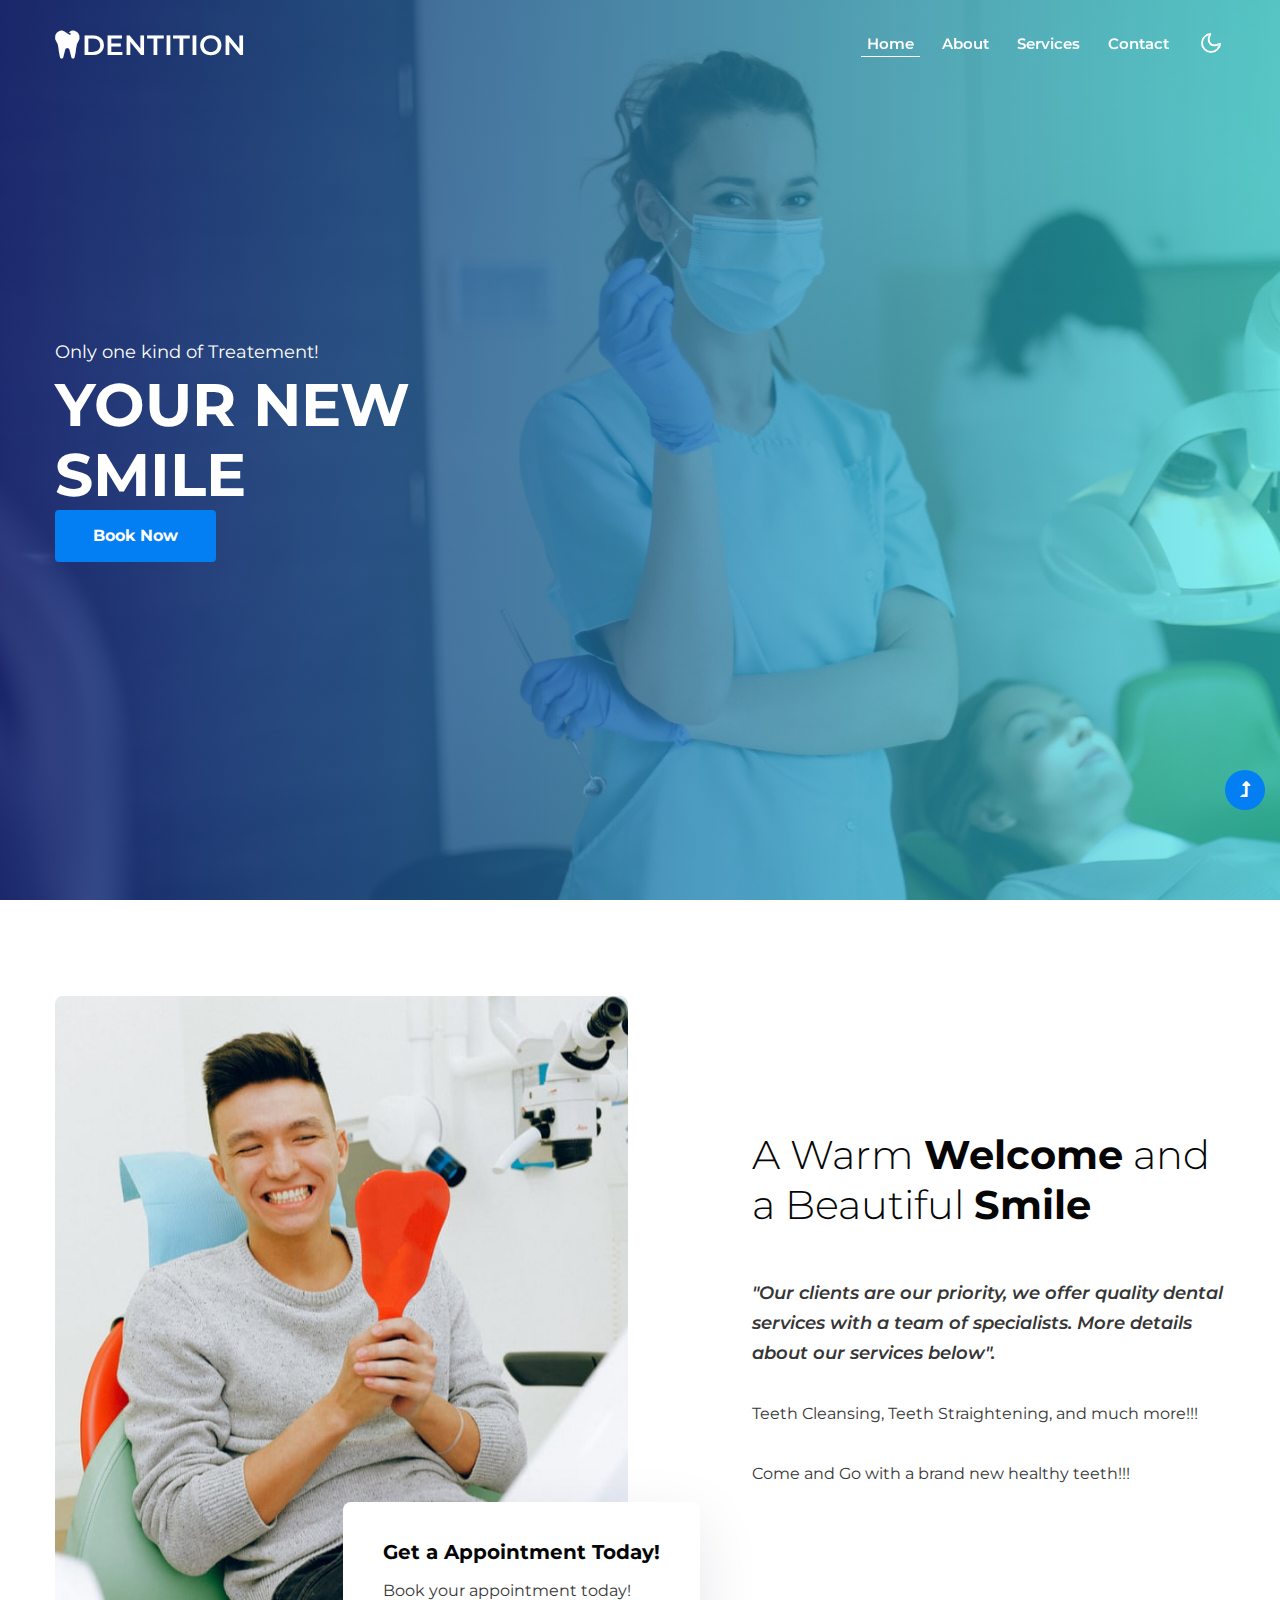
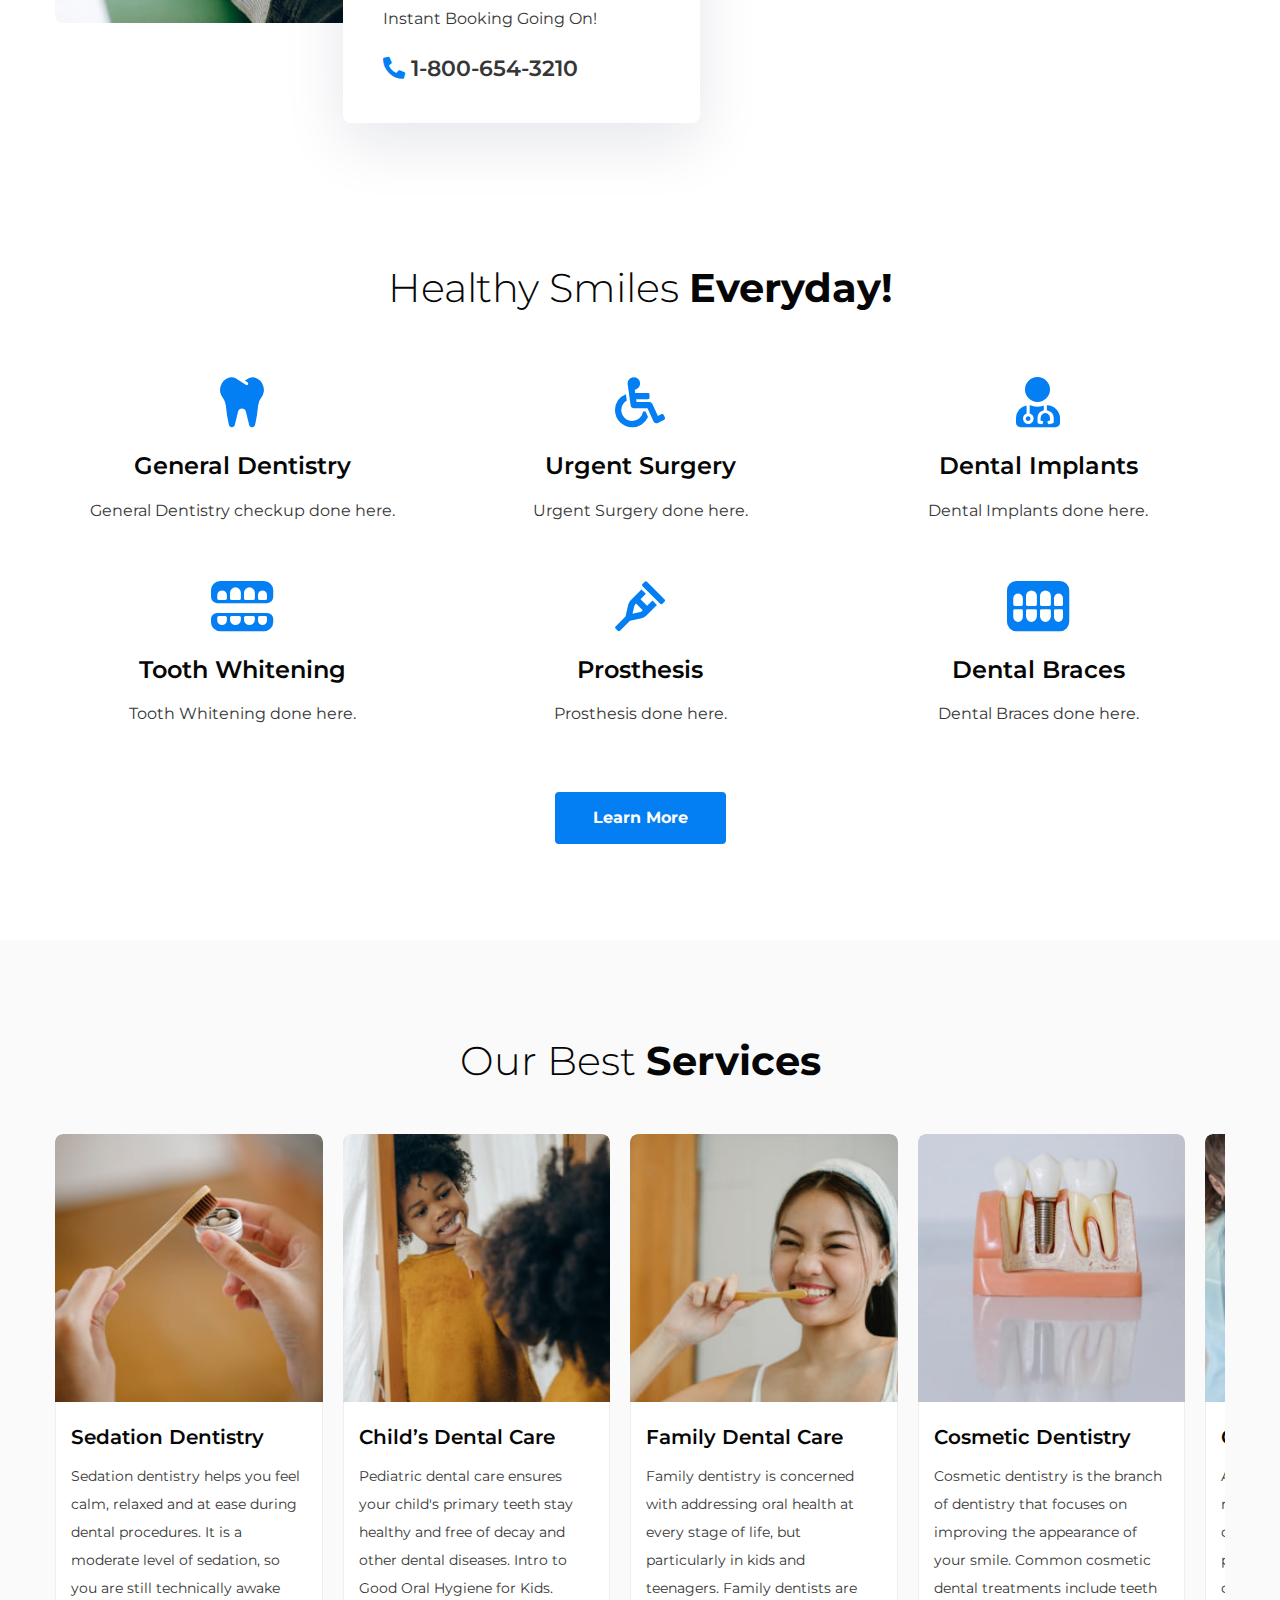
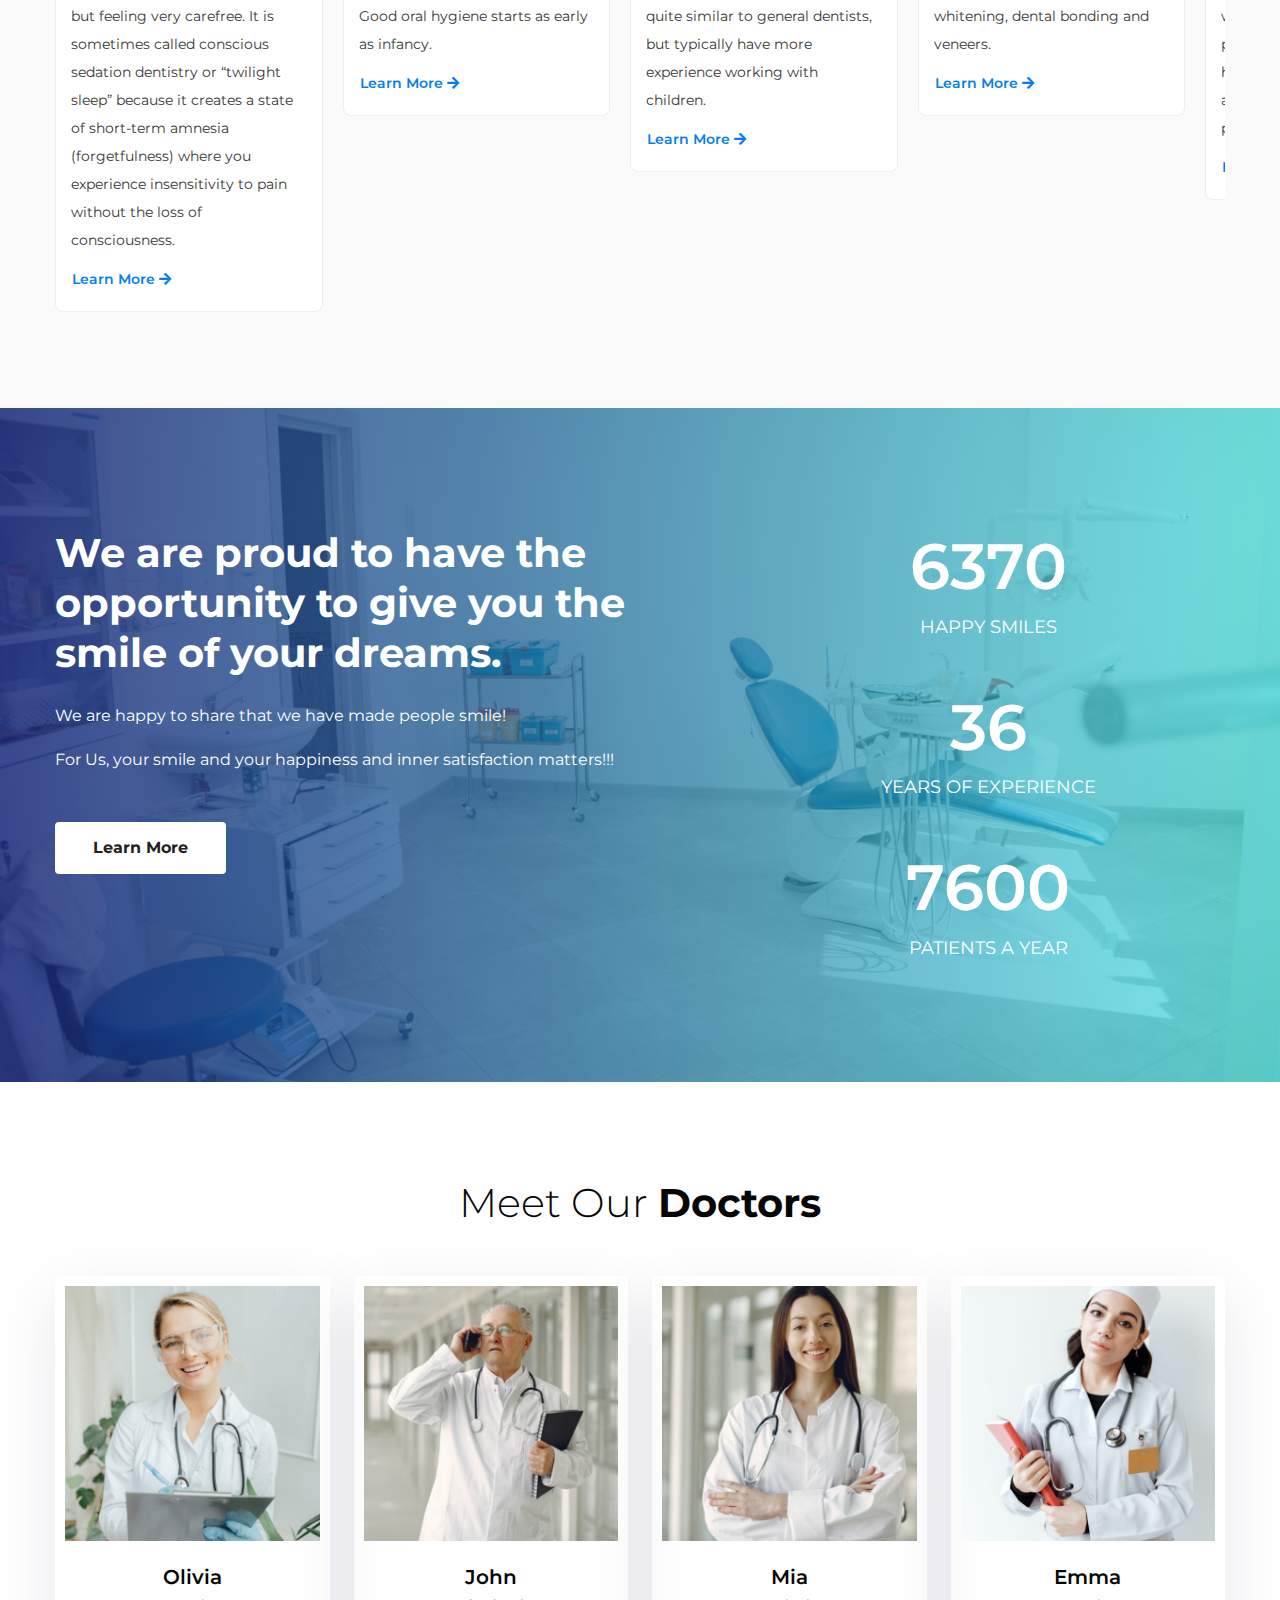
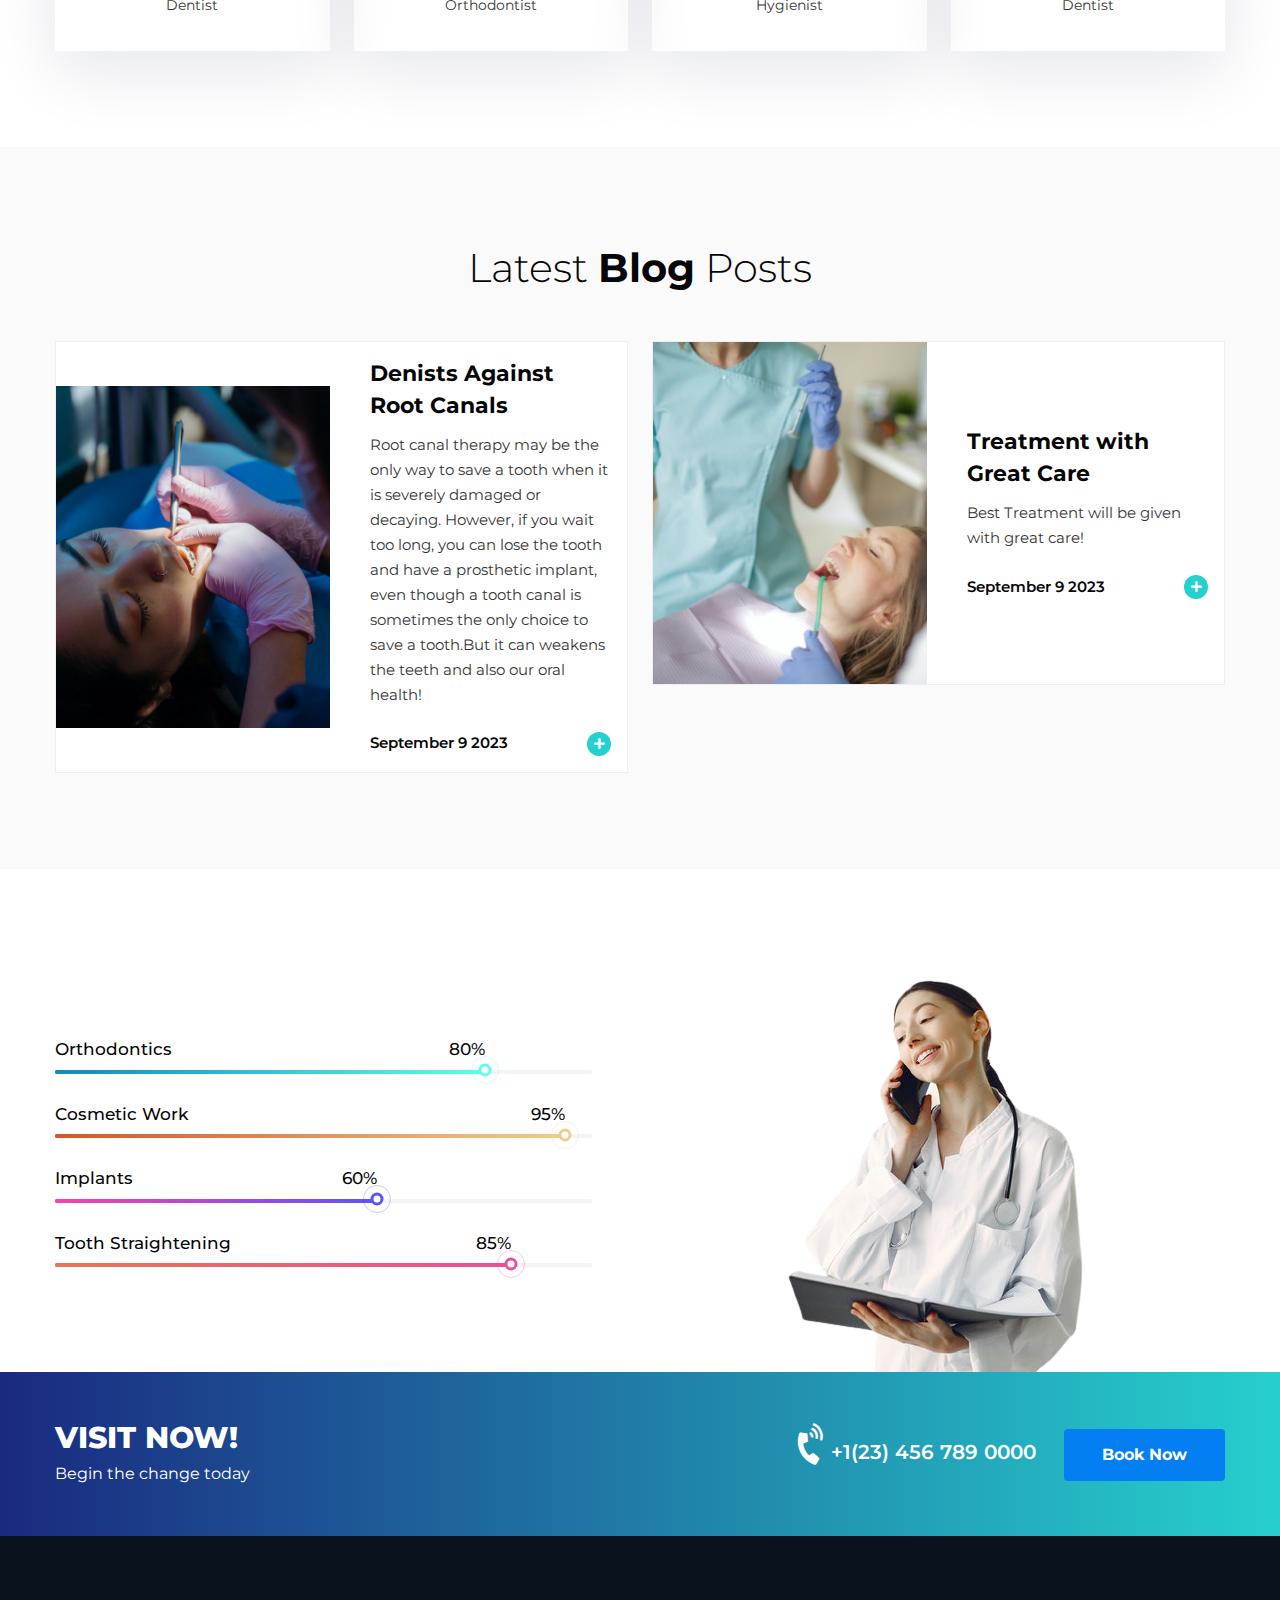
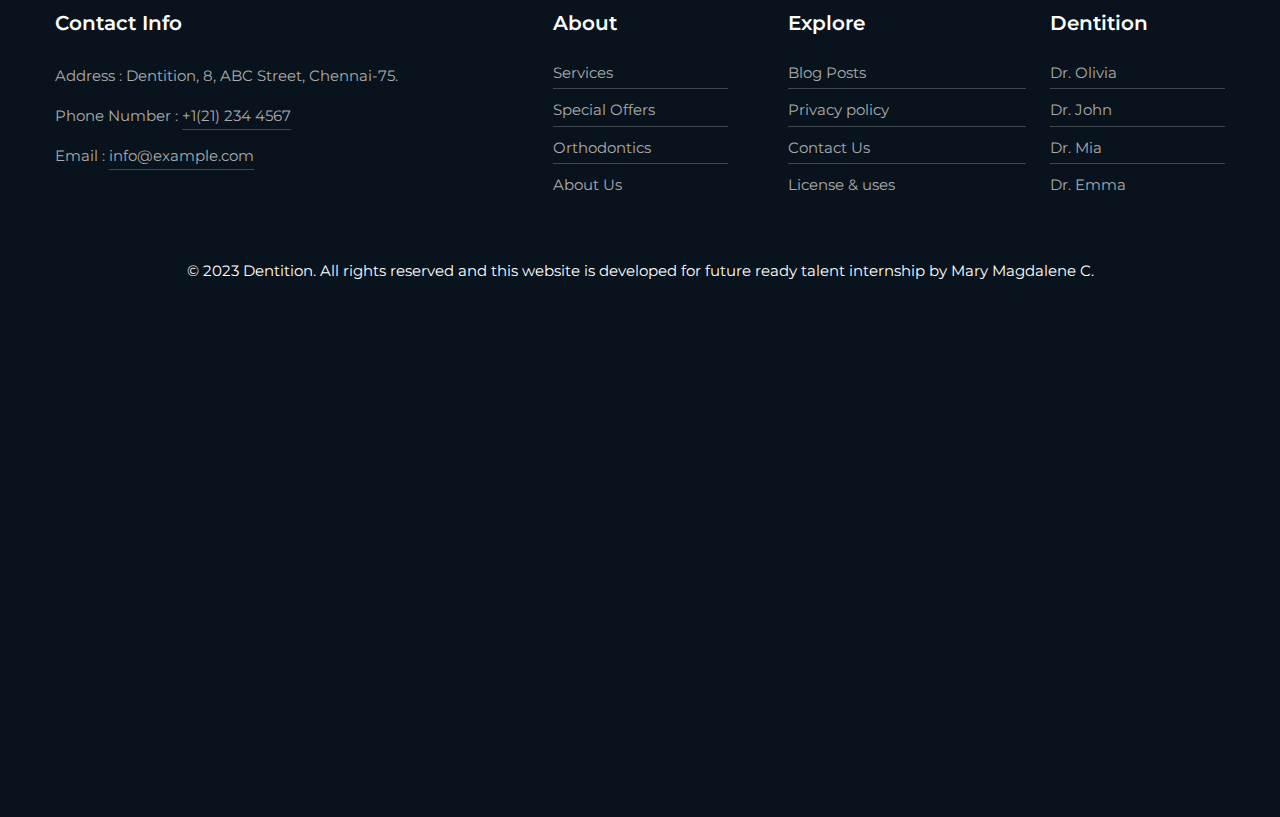
==== index.html @ a16e1dd9 "Add files via upload" ====
<!doctype html>
<html lang="en">

<head>
    <!-- Required meta tags -->
    <meta charset="utf-8">
    <meta name="viewport" content="width=device-width, initial-scale=1">
    <title>Dentition - Medical Category Website</title>
    <!-- google font -->
    <link href="//fonts.googleapis.com/css2?family=Montserrat:wght@100;200;300;400;500;600;700;800;900&display=swap"
        rel="stylesheet">
    <!-- Template CSS Style link -->
    <link rel="stylesheet" href="assets/css/style-starter.css">
</head>

<body>
    <!-- header -->
    <header id="site-header" class="fixed-top">
        <div class="container">
            <nav class="navbar navbar-expand-lg navbar-light">
                <a class="navbar-brand" href="index.html">
                    <i class="fas fa-tooth"></i>Dentition
                </a>
                <button class="navbar-toggler collapsed" type="button" data-bs-toggle="collapse"
                    data-bs-target="#navbarScroll" aria-controls="navbarScroll" aria-expanded="false"
                    aria-label="Toggle navigation">
                    <span class="navbar-toggler-icon fa icon-expand fa-bars"></span>
                    <span class="navbar-toggler-icon fa icon-close fa-times"></span>
                </button>
                <div class="collapse navbar-collapse" id="navbarScroll">
                    <ul class="navbar-nav ms-auto me-2 my-2 my-lg-0 navbar-nav-scroll">
                        <li class="nav-item">
                            <a class="nav-link active" aria-current="page" href="index.html">Home</a>
                        </li>
                        <li class="nav-item">
                            <a class="nav-link" href="about.html">About</a>
                        </li>
                        <li class="nav-item">
                            <a class="nav-link" href="services.html">Services</a>
                        </li>
                        <li class="nav-item">
                            <a class="nav-link" href="contact.html">Contact</a>
                        </li>
                    </ul>
                </div>
                <!-- toggle switch for light and dark theme -->
                <div class="cont-ser-position">
                    <nav class="navigation">
                        <div class="theme-switch-wrapper">
                            <label class="theme-switch" for="checkbox">
                                <input type="checkbox" id="checkbox">
                                <div class="mode-container">
                                    <i class="gg-sun"></i>
                                    <i class="gg-moon"></i>
                                </div>
                            </label>
                        </div>
                    </nav>
                </div>
                <!-- //toggle switch for light and dark theme -->
            </nav>
        </div>
    </header>
    <!-- //header -->

    <!-- banner section -->
    <section class="w3l-main-slider" id="home">
        <div class="banner-content">
            <div id="demo-1">
                <div class="demo-inner-content">
                    <div class="container">
                        <div class="banner-info">
                            <p class="mb-1">Only one kind of Treatement!</p>
                            <h3>Your New Smile</h3>
                            <li><button onclick="myFunction()" type="submit" class="btn btn-style">Book Now</button> </li>
                        </div>
                    </div>
                </div>
            </div>
        </div>
    </section>
    <!-- //banner section -->

    <!-- home block 1 -->
    <section class="w3l-servicesblock py-5">
        <div class="container py-md-5 py-4">
            <div class="row pb-xl-5 align-items-center">
                <div class="col-lg-6 position-relative home-block-3-left pb-lg-0 pb-5">
                    <div class="position-relative">
                        <img src="assets/images/home1.jpg" alt="" class="img-fluid radius-image">
                    </div>
                    <div class="imginfo__box">
                        <h6 class="imginfo__title">Get a Appointment Today!</h6>
                        <p>Book your appointment today!<br> Instant Booking Going On! </p>
                        <a href="tel:http://1(800)7654321"><i class="fas fa-phone-alt"></i> 1-800-654-3210</a>
                    </div>
                </div>
                <div class="col-xl-5 col-lg-6 offset-xl-1 mt-lg-0 mt-5 pt-lg-0 pt-5">
                    <h3 class="title-style mb-md-5 mb-4">A Warm <span>Welcome</span> and a Beautiful <span>Smile</span>
                    </h3>
                    <p class="sub-para">"Our clients are our priority, we offer quality dental services with a team of
                        specialists. More details about our services below".</p>
                    <p class="mt-4 pt-sm-2">Teeth Cleansing, Teeth Straightening, and much more!!!</p>
                    <p class="mt-4 pt-sm-2">Come and Go with a brand new healthy teeth!!!</p>
                </div>
            </div>
        </div>
    </section>
    <!-- //home block 1 -->

    <!-- home block 2 -->
    <section class="about-section text-center pt-lg-5 pb-5">
        <div class="container pt-lg-5 pb-lg-5 pb-4">
            <h3 class="title-style text-center mb-5">Healthy Smiles <span>Everyday!</span></h3>
            <div class="row justify-content-center">
                <div class="col-lg-4 col-md-6">
                    <div class="about-single p-3">
                        <div class="about-icon mb-4">
                            <i class="fas fa-tooth"></i>
                        </div>
                        <div class="about-content">
                            <h5 class="mb-3"><a href="about.html">General Dentistry</a></h5>
                            <p>General Dentistry checkup done here.</p>
                        </div>
                    </div>
                </div>
                <div class="col-lg-4 col-md-6 mt-md-0 mt-3">
                    <div class="about-single p-3">
                        <div class="about-icon mb-4">
                            <i class="fas fa-wheelchair"></i>
                        </div>
                        <div class="about-content">
                            <h5 class="mb-3"><a href="about.html">Urgent Surgery</a></h5>
                            <p>Urgent Surgery done here.</p>
                        </div>
                    </div>
                </div>
                <div class="col-lg-4 col-md-6 mt-lg-0 mt-3">
                    <div class="about-single p-3">
                        <div class="about-icon mb-4">
                            <i class="fas fa-user-md"></i>
                        </div>
                        <div class="about-content">
                            <h5 class="mb-3"><a href="about.html">Dental Implants</a></h5>
                            <p>Dental Implants done here.</p>
                        </div>
                    </div>
                </div>
                <div class="col-lg-4 col-md-6 mt-4">
                    <div class="about-single p-3">
                        <div class="about-icon mb-4">
                            <i class="fas fa-teeth-open"></i>
                        </div>
                        <div class="about-content">
                            <h5 class="mb-3"><a href="about.html">Tooth Whitening</a></h5>
                            <p>Tooth Whitening done here.</p>
                        </div>
                    </div>
                </div>
                <div class="col-lg-4 col-md-6 mt-4">
                    <div class="about-single p-3">
                        <div class="about-icon mb-4">
                            <i class="fas fa-crutch"></i>
                        </div>
                        <div class="about-content">
                            <h5 class="mb-3"><a href="about.html">Prosthesis</a></h5>
                            <p>Prosthesis done here.</p>
                        </div>
                    </div>
                </div>
                <div class="col-lg-4 col-md-6 mt-4">
                    <div class="about-single p-3">
                        <div class="about-icon mb-4">
                            <i class="fas fa-teeth"></i>
                        </div>
                        <div class="about-content">
                            <h5 class="mb-3"><a href="about.html">Dental Braces</a></h5>
                            <p>Dental Braces done here.</p>
                        </div>
                    </div>
                </div>
            </div>
            <a href="services.html" class="btn btn-style mt-5">Learn More</a>
        </div>
    </section>
    <!-- //home block 2 -->

    <!-- home block 3 with slider -->
    <section class="w3l-index5 py-5">
        <div class="container py-md-5 py-4">
            <h3 class="title-style text-center mb-5">Our Best <span>Services</span></h3>
            <div class="inner-sec-w3layouts mt-md-5 mt-4">
                <div class="owl-three owl-carousel owl-theme">
                    <div class="item">
                        <div class="content-left-sec">
                            <a class="blog-link d-block zoom-image" href="#url"><img src="assets/images/s1.jpg"
                                    class="img-fluid scale-image" alt=""></a>
                            <div class="blog-info">
                                <a href="#url">
                                    <h4 class="mb-0">Sedation Dentistry</h4>
                                </a>
                                <p>Sedation dentistry helps you feel calm, relaxed and at ease during dental procedures.
                                     It is a moderate level of sedation, so you are still technically awake but feeling very carefree. 
                                     It is sometimes called conscious sedation dentistry or “twilight sleep” 
                                     because it creates a state of short-term amnesia (forgetfulness) 
                                     where you experience insensitivity to pain without the loss of consciousness.</p>
                                <a href="services.html" class="btn btn-style-primary">Learn More<i
                                        class="fas fa-arrow-right"></i></a>
                            </div>
                        </div>
                    </div>
                    <div class="item">
                        <div class="content-left-sec">
                            <a class="blog-link d-block zoom-image" href="#url"><img src="assets/images/s2.jpg"
                                    class="img-fluid scale-image" alt=""></a>
                            <div class="blog-info">
                                <a href="#url">
                                    <h4 class="mb-0">Child’s Dental Care</h4>
                                </a>
                                <p>Pediatric dental care ensures your child's primary teeth stay healthy and free of decay and other dental diseases. 
                                    Intro to Good Oral Hygiene for Kids. 
                                    Good oral hygiene starts as early as infancy.</p>
                                <a href="services.html" class="btn btn-style-primary">Learn More<i
                                        class="fas fa-arrow-right"></i></a>
                            </div>
                        </div>
                    </div>
                    <div class="item">
                        <div class="content-left-sec">
                            <a class="blog-link d-block zoom-image" href="#url"><img src="assets/images/s3.jpg"
                                    class="img-fluid scale-image" alt=""></a>
                            <div class="blog-info">
                                <a href="#url">
                                    <h4 class="mb-0">Family Dental Care</h4>
                                </a>
                                <p>Family dentistry is concerned with addressing oral health at every stage of life, 
                                    but particularly in kids and teenagers.
                                     Family dentists are quite similar to general dentists, 
                                     but typically have more experience working with children.</p>
                                <a href="services.html" class="btn btn-style-primary">Learn More<i
                                        class="fas fa-arrow-right"></i></a>
                            </div>
                        </div>
                    </div>
                    <div class="item">
                        <div class="content-left-sec">
                            <a class="blog-link d-block zoom-image" href="#url"><img src="assets/images/s4.jpg"
                                    class="img-fluid scale-image" alt=""></a>
                            <div class="blog-info">
                                <a href="#url">
                                    <h4 class="mb-0">Cosmetic Dentistry</h4>
                                </a>
                                <p>Cosmetic dentistry is the branch of dentistry that focuses on improving the appearance of your smile. 
                                    Common cosmetic dental treatments include teeth whitening, dental bonding and veneers.</p>
                                <a href="services.html" class="btn btn-style-primary">Learn More<i
                                        class="fas fa-arrow-right"></i></a>
                            </div>
                        </div>
                    </div>
                    <div class="item">
                        <div class="content-left-sec">
                            <a class="blog-link d-block zoom-image" href="#url"><img src="assets/images/s5.jpg"
                                    class="img-fluid scale-image" alt=""></a>
                            <div class="blog-info">
                                <a href="#url">
                                    <h4 class="mb-0">Cleaning with Air Flow</h4>
                                </a>
                                <p>Air Flow Dental Cleaning is a revolutionary, non-contact form of dental maintenance and prevention. 
                                    It projects a controlled stream of air, warm water and very fine sweet powder onto the tooth and 
                                    in hard-to-reach areas to dislodge and remove food particles, plaque, discolouration and stains.</p>
                                <a href="services.html" class="btn btn-style-primary">Learn More<i
                                        class="fas fa-arrow-right"></i></a>
                            </div>
                        </div>
                    </div>
                    <div class="item">
                        <div class="content-left-sec">
                            <a class="blog-link d-block zoom-image" href="#url"><img src="assets/images/s7.jpg"
                                    class="img-fluid scale-image" alt=""></a>
                            <div class="blog-info">
                                <a href="#url">
                                    <h4 class="mb-0">Complete Whitening</h4>
                                </a>
                                <p>Teeth whitening refers to a variety of processes that aim to make someone's natural teeth appear brighter and whiter. 
                                    Teeth whitening methods include sanding down stains, bleaching, ultraviolet (UV) light therapy, and more.</p>
                                <a href="services.html" class="btn btn-style-primary">Learn More<i
                                        class="fas fa-arrow-right"></i></a>
                            </div>
                        </div>
                    </div>
                </div>
            </div>
        </div>
    </section>
    <!-- //home block 3 with slider -->

    <!-- stats section -->
    <section class="w3-bottom-stats py-5">
        <div class="container py-md-5 py-4">
            <div class="row py-4">
                <div class="col-md-7 pe-lg-5">
                    <h5 class="text-new mb-4">We are proud to have the opportunity to give you the smile of your dreams.
                    </h5>
                    <p class="mb-3">We are happy to share that we have made people smile!  
                    </p>
                    <p>For Us, your smile and your happiness and inner satisfaction matters!!!</p>
                    <a href="about.html" class="btn btn-style btn-style-2 mt-lg-5 mt-4">Learn More</a>
                </div>
                <div class="col-md-5 text-md-center mt-md-0 mt-5">
                    <div class="counter">
                        <div class="timer count-title count-number" data-to="6370" data-speed="1500">6370</div>
                        <p class="count-text mt-sm-2">Happy Smiles</p>
                    </div>
                    <div class="counter mt-sm-5 mt-4">
                        <div class="timer count-title count-number" data-to="36" data-speed="1500">36</div>
                        <p class="count-text mt-sm-2">Years of experience</p>
                    </div>
                    <div class="counter mt-sm-5 mt-4">
                        <div class="timer count-title count-number" data-to="7600" data-speed="1500">7600</div>
                        <p class="count-text mt-sm-2">Patients a year</p>
                    </div>
                </div>
            </div>
        </div>
    </section>
    <!-- //stats section -->

    <!-- team section -->
    <section class="w3l-team py-5">
        <div class="container py-md-5 py-4">
            <h3 class="title-style text-center mb-5">Meet Our <span>Doctors</span></h3>
            <div class="row text-center">
                <div class="col-lg-3 col-sm-6">
                    <div class="team-block-single">
                        <div class="team-grids">
                            <a href="#team-single">
                                <img src="assets/images/team1.jpg" class="img-fluid" alt="">
                                <div class="team-info">
                                    <div class="social-icons-section">
                                        <a class="fac" href="#facebook">
                                            <i class="fab fa-facebook-f"></i>
                                        </a>
                                        <a class="twitter mx-2" href="#twitter">
                                            <i class="fab fa-twitter"></i>
                                        </a>
                                        <a class="google" href="#google-plus">
                                            <i class="fab fa-google-plus-g"></i>
                                        </a>
                                    </div>
                                </div>
                            </a>
                        </div>
                        <div class="team-bottom-block p-4">
                            <h5 class="member mb-1"><a href="#team">Olivia</a></h5>
                            <small>Dentist</small>
                        </div>
                    </div>
                </div>
                <div class="col-lg-3 col-sm-6 mt-sm-0 mt-4">
                    <div class="team-block-single">
                        <div class="team-grids">
                            <a href="#team-single">
                                <img src="assets/images/team2.jpg" class="img-fluid" alt="">
                                <div class="team-info">
                                    <div class="social-icons-section">
                                        <a class="fac" href="#facebook">
                                            <i class="fab fa-facebook-f"></i>
                                        </a>
                                        <a class="twitter mx-2" href="#twitter">
                                            <i class="fab fa-twitter"></i>
                                        </a>
                                        <a class="google" href="#google-plus">
                                            <i class="fab fa-google-plus-g"></i>
                                        </a>
                                    </div>
                                </div>
                            </a>
                        </div>
                        <div class="team-bottom-block p-4">
                            <h5 class="member mb-1 active"><a href="#team">John</a></h5>
                            <small>Orthodontist</small>
                        </div>
                    </div>
                </div>
                <div class="col-lg-3 col-sm-6 mt-lg-0 mt-4">
                    <div class="team-block-single">
                        <div class="team-grids">
                            <a href="#team-single">
                                <img src="assets/images/team3.jpg" class="img-fluid" alt="">
                                <div class="team-info">
                                    <div class="social-icons-section">
                                        <a class="fac" href="#facebook">
                                            <i class="fab fa-facebook-f"></i>
                                        </a>
                                        <a class="twitter mx-2" href="#twitter">
                                            <i class="fab fa-twitter"></i>
                                        </a>
                                        <a class="google" href="#google-plus">
                                            <i class="fab fa-google-plus-g"></i>
                                        </a>
                                    </div>
                                </div>
                            </a>
                        </div>
                        <div class="team-bottom-block p-4">
                            <h5 class="member mb-1"><a href="#team">Mia</a></h5>
                            <small>Hygienist</small>
                        </div>
                    </div>
                </div>
                <div class="col-lg-3 col-sm-6 mt-lg-0 mt-4">
                    <div class="team-block-single">
                        <div class="team-grids">
                            <a href="#team-single">
                                <img src="assets/images/team4.jpg" class="img-fluid" alt="">
                                <div class="team-info">
                                    <div class="social-icons-section">
                                        <a class="fac" href="#facebook">
                                            <i class="fab fa-facebook-f"></i>
                                        </a>
                                        <a class="twitter mx-2" href="#twitter">
                                            <i class="fab fa-twitter"></i>
                                        </a>
                                        <a class="google" href="#google-plus">
                                            <i class="fab fa-google-plus-g"></i>
                                        </a>
                                    </div>
                                </div>
                            </a>
                        </div>
                        <div class="team-bottom-block p-4">
                            <h5 class="member mb-1"><a href="#team">Emma</a></h5>
                            <small>Dentist</small>
                        </div>
                    </div>
                </div>
            </div>
        </div>
    </section>
    <!-- //team setion -->

    <!-- blog section -->
    <div class="w3l-homeblock2 py-5">
        <div class="container py-md-5 py-4">
            <h3 class="title-style text-center mb-5">Latest <span>Blog</span> Posts</h3>
            <div class="row">
                <div class="col-lg-6">
                    <div class="bg-clr-white hover-box">
                        <div class="row align-items-center">
                            <div class="col-sm-6 position-relative">
                                <a href="#blog">
                                    <img class="img-fluid d-block" src="assets/images/blog3.jpg" alt="image">
                                </a>
                            </div>
                            <div class="col-sm-6">
                                <div class="card-body blog-details align-self pl-sm-0">
                                    <a href="#blog" class="blog-desc">Denists Against Root Canals
                                    </a>
                                    <p>Root canal therapy may be the only way to save a tooth when it is severely damaged or decaying.
                                         However, if you wait too long, you can lose the tooth and have a prosthetic implant,
                                         even though a tooth canal is sometimes the only choice to save a tooth.But it can <bold> weakens the teeth and also our oral health!</bold></p>
                                    <div class="d-flex align-items-center justify-content-between mt-lg-4 mt-5">
                                        <h5 class="text-blog-e">September 9 2023</h5>
                                        <a href="#blog" class="blog-icon-e"><i class="fas fa-plus"></i></a>
                                    </div>
                                </div>
                            </div>
                        </div>
                    </div>
                </div>
                <div class="col-lg-6 mt-lg-0 mt-4">
                    <div class="bg-clr-white hover-box">
                        <div class="row align-items-center">
                            <div class="col-sm-6 position-relative">
                                <a href="#blog">
                                    <img class="img-fluid d-block" src="assets/images/blog2.jpg" alt="Card image cap">
                                </a>
                            </div>
                            <div class="col-sm-6">
                                <div class="card-body blog-details align-self pl-sm-0">
                                    <a href="#blog" class="blog-desc">Treatment with Great Care</a>
                                    <p>Best Treatment will be given with great care!</p>
                                    <div class="d-flex align-items-center justify-content-between mt-lg-4 mt-5">
                                        <h5 class="text-blog-e">September 9 2023</h5>
                                        <a href="#blog" class="blog-icon-e"><i class="fas fa-plus"></i></a>
                                    </div>
                                </div>
                            </div>
                        </div>
                    </div>
                </div>
            </div>
        </div>
    </div>
    <!-- //blog section -->

    <!-- skills section -->
    <section class="w3l-progress pt-5" id="progress">
        <div class="container pt-md-5 pt-4">
            <div class="row align-items-center">
                <div class="col-lg-6 pe-lg-5">
                    <div class="progress-info info1">
                        <h6 class="progress-tittle">Orthodontics <span class="">80%</span></h6>
                        <div class="progress">
                            <div class="progress-bar progress-bar-striped gradient-1" role="progressbar"
                                style="width: 80%" aria-valuenow="90" aria-valuemin="0" aria-valuemax="100">
                            </div>
                        </div>
                    </div>
                    <div class="progress-info info2">
                        <h6 class="progress-tittle">Cosmetic Work <span class="">95%</span>
                        </h6>
                        <div class="progress">
                            <div class="progress-bar progress-bar-striped gradient-2" role="progressbar"
                                style="width: 95%" aria-valuenow="95" aria-valuemin="0" aria-valuemax="100">
                            </div>
                        </div>
                    </div>
                    <div class="progress-info info3">
                        <h6 class="progress-tittle">Implants <span class="">60%</span></h6>
                        <div class="progress">
                            <div class="progress-bar progress-bar-striped gradient-3" role="progressbar"
                                style="width: 60%" aria-valuenow="95" aria-valuemin="0" aria-valuemax="100">
                            </div>
                        </div>
                    </div>
                    <div class="progress-info info4">
                        <h6 class="progress-tittle">Tooth Straightening<span class="">85%</span></h6>
                        <div class="progress">
                            <div class="progress-bar progress-bar-striped gradient-4" role="progressbar"
                                style="width: 85%" aria-valuenow="95" aria-valuemin="0" aria-valuemax="100">
                            </div>
                        </div>
                    </div>
                </div>
                <div class="col-lg-6 text-center">
                    <img src="assets/images/img1.png" alt="" class="img-fluid">
                </div>
            </div>
        </div>
    </section>
    <!-- //skills section -->

    <!-- call section -->
    <section class="w3l-call-to-action-6">
        <div class="container py-md-5 py-sm-4 py-5">
            <div class="d-sm-flex align-items-center justify-content-between">
                <div class="left-content-call">
                    <h3 class="title-big">Visit Now!</h3>
                    <p class="text-white mt-1">Begin the change today</p>
                </div>
                <div class="right-content-call mt-sm-0 mt-4">
                    <ul class="buttons">
                        <li class="phone-sec me-lg-4"><i class="fas fa-phone-volume"></i>
                            <a class="call-style-w3" href="tel:+1(23) 456 789 0000">+1(23) 456 789 0000</a>
                        </li>
                        <li><button onclick="myFunction()" type="submit" class="btn btn-style">Book Now</button> </li>
                    </ul>
                </div>
            </div>
        </div>
    </section>
    <!-- //call section -->

    <!-- footer -->
    <footer class="w3l-footer-29-main">
        <div class="footer-29 pt-5 pb-4">
            <div class="container pt-md-4">
                <div class="row footer-top-29">
                    <div class="col-md-5 footer-list-29 pe-xl-5">
                        <h6 class="footer-title-29">Contact Info </h6>
                        <p class="mb-2 pe-xl-5">Address : Dentition, 8, ABC Street, Chennai-75.
                        </p>
                        <p class="mb-2">Phone Number : <a href="tel:+1(21) 234 4567">+1(21) 234 4567</a></p>
                        <p class="mb-2">Email : <a href="mailto:info@example.com">info@example.com</a></p>
                    </div>
                    <div class="col-md-2 col-4 footer-list-29 mt-md-0 mt-4">
                        <ul>
                            <h6 class="footer-title-29">About</h6>
                            <li><a href="services.html">Services</a></li>
                            <li><a href="about.html">Special Offers</a></li>
                            <li><a href="about.html">Orthodontics</a></li>
                            <li><a href="about.html">About Us</a></li>
                        </ul>
                    </div>
                    <div class="col-lg-3 col-md-3 col-4 ps-lg-5 ps-md-4 footer-list-29 mt-md-0 mt-4">
                        <ul>
                            <h6 class="footer-title-29">Explore</h6>
                            <li><a href="#blog">Blog Posts</a></li>
                            <li><a href="#privacy">Privacy policy</a></li>
                            <li><a href="contact.html">Contact Us</a></li>
                            <li><a href="#license">License & uses</a></li>
                        </ul>
                    </div>
                    <div class="col-lg-2 col-md-2 col-4 footer-list-29 mt-md-0 mt-4">
                        <ul>
                            <h6 class="footer-title-29">Dentition</h6>
                            <li><a href="#doctor">Dr. Olivia</a></li>
                            <li><a href="#doctor">Dr. John</a></li>
                            <li><a href="#doctor">Dr. Mia</a></li>
                            <li><a href="#doctor">Dr. Emma</a></li>
                        </ul>
                    </div>
                </div>
                <!-- copyright -->
                <p class="copy-footer-29 text-center pt-lg-2 mt-5 pb-2">© 2023 Dentition. All rights reserved and this website is developed for
                     future ready talent internship by Mary Magdalene C.</p>
                <!-- //copyright -->
            </div>
        </div>
        <iframe src='https://webchat.botframework.com/embed/healthbot-uhyyxvc?s=CkvEkT9JF0Q.IQA8Bc9Z7fFPQ3XBdBfNNtl59uCL5szzy2omALCDW5U'
          style='min-width: 400px; width: 100%; min-height:500px;' ></iframe>
    </footer>
    <!-- //footer -->

    <!-- Js scripts -->
    <!-- Book Now -->
    <script>
        function myFunction() {
            alert("Appointment Booked Successfully");
            }
        </script>
    <!-- move top -->
    <button onclick="topFunction()" id="movetop" title="Go to top">
        <span class="fas fa-level-up-alt" aria-hidden="true"></span>
    </button>
    <script>
        // When the user scrolls down 20px from the top of the document, show the button
        window.onscroll = function () {
            scrollFunction()
        };

        function scrollFunction() {
            if (document.body.scrollTop > 20 || document.documentElement.scrollTop > 20) {
                document.getElementById("movetop").style.display = "block";
            } else {
                document.getElementById("movetop").style.display = "none";
            }
        }

        // When the user clicks on the button, scroll to the top of the document
        function topFunction() {
            document.body.scrollTop = 0;
            document.documentElement.scrollTop = 0;
        }
    </script>
    <!-- //move top -->

    <!-- common jquery plugin -->
    <script src="assets/js/jquery-3.3.1.min.js"></script>
    <!-- //common jquery plugin -->

    <!-- for services carousel slider -->
    <script src="assets/js/owl.carousel.js"></script>
    <script>
        $(document).ready(function () {
            $('.owl-three').owlCarousel({
                loop: true,
                stagePadding: 20,
                margin: 20,
                autoplay: true,
                autoplayTimeout: 5000,
                autoplaySpeed: 1000,
                autoplayHoverPause: false,
                nav: false,
                responsive: {
                    0: {
                        items: 1
                    },
                    600: {
                        items: 2
                    },
                    991: {
                        items: 3
                    },
                    1200: {
                        items: 4
                    }
                }
            })
        })
    </script>
    <!-- //for services carousel slider -->

    <!-- theme switch js (light and dark)-->
    <script src="assets/js/theme-change.js"></script>
    <!-- //theme switch js (light and dark)-->

    <!-- MENU-JS -->
    <script>
        $(window).on("scroll", function () {
            var scroll = $(window).scrollTop();

            if (scroll >= 80) {
                $("#site-header").addClass("nav-fixed");
            } else {
                $("#site-header").removeClass("nav-fixed");
            }
        });

        //Main navigation Active Class Add Remove
        $(".navbar-toggler").on("click", function () {
            $("header").toggleClass("active");
        });
        $(document).on("ready", function () {
            if ($(window).width() > 991) {
                $("header").removeClass("active");
            }
            $(window).on("resize", function () {
                if ($(window).width() > 991) {
                    $("header").removeClass("active");
                }
            });
        });
    </script>
    <!-- //MENU-JS -->

    <!-- disable body scroll which navbar is in active -->
    <script>
        $(function () {
            $('.navbar-toggler').click(function () {
                $('body').toggleClass('noscroll');
            })
        });
    </script>
    <!-- //disable body scroll which navbar is in active -->

    <!-- bootstrap -->
    <script src="assets/js/bootstrap.min.js"></script>
    <!-- //bootstrap -->
    <!-- //Js scripts -->
</body>

</html>
---- assets/css/style-starter.css ----
@charset "UTF-8";
:root {
  --bs-blue: #0d6efd;
  --bs-indigo: #6610f2;
  --bs-purple: #6f42c1;
  --bs-pink: #d63384;
  --bs-red: #dc3545;
  --bs-orange: #fd7e14;
  --bs-yellow: #ffc107;
  --bs-green: #198754;
  --bs-teal: #20c997;
  --bs-cyan: #0dcaf0;
  --bs-white: #fff;
  --bs-gray: #6c757d;
  --bs-gray-dark: #343a40;
  --bs-primary: #0d6efd;
  --bs-secondary: #6c757d;
  --bs-success: #198754;
  --bs-info: #0dcaf0;
  --bs-warning: #ffc107;
  --bs-danger: #dc3545;
  --bs-light: #f8f9fa;
  --bs-dark: #212529;
  --bs-font-sans-serif: system-ui, -apple-system, "Segoe UI", Roboto, "Helvetica Neue", Arial, "Noto Sans", "Liberation Sans", sans-serif, "Apple Color Emoji", "Segoe UI Emoji", "Segoe UI Symbol", "Noto Color Emoji";
  --bs-font-monospace: SFMono-Regular, Menlo, Monaco, Consolas, "Liberation Mono", "Courier New", monospace;
  --bs-gradient: linear-gradient(180deg, rgba(255, 255, 255, 0.15), rgba(255, 255, 255, 0));
}

*,
*::before,
*::after {
  box-sizing: border-box;
}

@media (prefers-reduced-motion: no-preference) {
  :root {
    scroll-behavior: smooth;
  }
}

body {
  margin: 0;
  font-family: var(--bs-font-sans-serif);
  font-size: 1rem;
  font-weight: 400;
  line-height: 1.5;
  color: #212529;
  background-color: #fff;
  -webkit-text-size-adjust: 100%;
  -webkit-tap-highlight-color: rgba(0, 0, 0, 0);
}

hr {
  margin: 1rem 0;
  color: inherit;
  background-color: currentColor;
  border: 0;
  opacity: 0.25;
}

hr:not([size]) {
  height: 1px;
}

h6,
.h6,
h5,
.h5,
h4,
.h4,
h3,
.h3,
h2,
.h2,
h1,
.h1 {
  margin-top: 0;
  margin-bottom: 0.5rem;
  font-weight: 500;
  line-height: 1.2;
}

h1,
.h1 {
  font-size: calc(1.375rem + 1.5vw);
}

@media (min-width: 1200px) {

  h1,
  .h1 {
    font-size: 2.5rem;
  }
}

h2,
.h2 {
  font-size: calc(1.325rem + 0.9vw);
}

@media (min-width: 1200px) {

  h2,
  .h2 {
    font-size: 2rem;
  }
}

h3,
.h3 {
  font-size: calc(1.3rem + 0.6vw);
}

@media (min-width: 1200px) {

  h3,
  .h3 {
    font-size: 1.75rem;
  }
}

h4,
.h4 {
  font-size: calc(1.275rem + 0.3vw);
}

@media (min-width: 1200px) {

  h4,
  .h4 {
    font-size: 1.5rem;
  }
}

h5,
.h5 {
  font-size: 1.25rem;
}

h6,
.h6 {
  font-size: 1rem;
}

p {
  margin-top: 0;
  margin-bottom: 1rem;
}

abbr[title],
abbr[data-bs-original-title] {
  -webkit-text-decoration: underline dotted;
  text-decoration: underline dotted;
  cursor: help;
  -webkit-text-decoration-skip-ink: none;
  text-decoration-skip-ink: none;
}

address {
  margin-bottom: 1rem;
  font-style: normal;
  line-height: inherit;
}

ol,
ul {
  padding-left: 2rem;
}

ol,
ul,
dl {
  margin-top: 0;
  margin-bottom: 1rem;
}

ol ol,
ul ul,
ol ul,
ul ol {
  margin-bottom: 0;
}

dt {
  font-weight: 700;
}

dd {
  margin-bottom: 0.5rem;
  margin-left: 0;
}

blockquote {
  margin: 0 0 1rem;
}

b,
strong {
  font-weight: bolder;
}

small,
.small {
  font-size: 0.875em;
}

mark,
.mark {
  padding: 0.2em;
  background-color: #fcf8e3;
}

sub,
sup {
  position: relative;
  font-size: 0.75em;
  line-height: 0;
  vertical-align: baseline;
}

sub {
  bottom: -0.25em;
}

sup {
  top: -0.5em;
}

a {
  color: #0d6efd;
  text-decoration: underline;
}

a:hover {
  color: #0a58ca;
}

a:not([href]):not([class]),
a:not([href]):not([class]):hover {
  color: inherit;
  text-decoration: none;
}

pre,
code,
kbd,
samp {
  font-family: var(--bs-font-monospace);
  font-size: 1em;
  direction: ltr
    /* rtl:ignore */
  ;
  unicode-bidi: bidi-override;
}

pre {
  display: block;
  margin-top: 0;
  margin-bottom: 1rem;
  overflow: auto;
  font-size: 0.875em;
}

pre code {
  font-size: inherit;
  color: inherit;
  word-break: normal;
}

code {
  font-size: 0.875em;
  color: #d63384;
  word-wrap: break-word;
}

a>code {
  color: inherit;
}

kbd {
  padding: 0.2rem 0.4rem;
  font-size: 0.875em;
  color: #fff;
  background-color: #212529;
  border-radius: 0.2rem;
}

kbd kbd {
  padding: 0;
  font-size: 1em;
  font-weight: 700;
}

figure {
  margin: 0 0 1rem;
}

img,
svg {
  vertical-align: middle;
}

table {
  caption-side: bottom;
  border-collapse: collapse;
}

caption {
  padding-top: 0.5rem;
  padding-bottom: 0.5rem;
  color: #6c757d;
  text-align: left;
}

th {
  text-align: inherit;
  text-align: -webkit-match-parent;
}

thead,
tbody,
tfoot,
tr,
td,
th {
  border-color: inherit;
  border-style: solid;
  border-width: 0;
}

label {
  display: inline-block;
}

button {
  border-radius: 0;
}

button:focus:not(:focus-visible) {
  outline: 0;
}

input,
button,
select,
optgroup,
textarea {
  margin: 0;
  font-family: inherit;
  font-size: inherit;
  line-height: inherit;
}

button,
select {
  text-transform: none;
}

[role=button] {
  cursor: pointer;
}

select {
  word-wrap: normal;
}

select:disabled {
  opacity: 1;
}

[list]::-webkit-calendar-picker-indicator {
  display: none;
}

button,
[type=button],
[type=reset],
[type=submit] {
  -webkit-appearance: button;
}

button:not(:disabled),
[type=button]:not(:disabled),
[type=reset]:not(:disabled),
[type=submit]:not(:disabled) {
  cursor: pointer;
}

::-moz-focus-inner {
  padding: 0;
  border-style: none;
}

textarea {
  resize: vertical;
}

fieldset {
  min-width: 0;
  padding: 0;
  margin: 0;
  border: 0;
}

legend {
  float: left;
  width: 100%;
  padding: 0;
  margin-bottom: 0.5rem;
  font-size: calc(1.275rem + 0.3vw);
  line-height: inherit;
}

@media (min-width: 1200px) {
  legend {
    font-size: 1.5rem;
  }
}

legend+* {
  clear: left;
}

::-webkit-datetime-edit-fields-wrapper,
::-webkit-datetime-edit-text,
::-webkit-datetime-edit-minute,
::-webkit-datetime-edit-hour-field,
::-webkit-datetime-edit-day-field,
::-webkit-datetime-edit-month-field,
::-webkit-datetime-edit-year-field {
  padding: 0;
}

::-webkit-inner-spin-button {
  height: auto;
}

[type=search] {
  outline-offset: -2px;
  -webkit-appearance: textfield;
}

/* rtl:raw:
[type="tel"],
[type="url"],
[type="email"],
[type="number"] {
  direction: ltr;
}
*/
::-webkit-search-decoration {
  -webkit-appearance: none;
}

::-webkit-color-swatch-wrapper {
  padding: 0;
}

::file-selector-button {
  font: inherit;
}

::-webkit-file-upload-button {
  font: inherit;
  -webkit-appearance: button;
}

output {
  display: inline-block;
}

iframe {
  border: 0;
}

summary {
  display: list-item;
  cursor: pointer;
}

progress {
  vertical-align: baseline;
}

[hidden] {
  display: none !important;
}

.lead {
  font-size: 1.25rem;
  font-weight: 300;
}

.display-1 {
  font-size: calc(1.625rem + 4.5vw);
  font-weight: 300;
  line-height: 1.2;
}

@media (min-width: 1200px) {
  .display-1 {
    font-size: 5rem;
  }
}

.display-2 {
  font-size: calc(1.575rem + 3.9vw);
  font-weight: 300;
  line-height: 1.2;
}

@media (min-width: 1200px) {
  .display-2 {
    font-size: 4.5rem;
  }
}

.display-3 {
  font-size: calc(1.525rem + 3.3vw);
  font-weight: 300;
  line-height: 1.2;
}

@media (min-width: 1200px) {
  .display-3 {
    font-size: 4rem;
  }
}

.display-4 {
  font-size: calc(1.475rem + 2.7vw);
  font-weight: 300;
  line-height: 1.2;
}

@media (min-width: 1200px) {
  .display-4 {
    font-size: 3.5rem;
  }
}

.display-5 {
  font-size: calc(1.425rem + 2.1vw);
  font-weight: 300;
  line-height: 1.2;
}

@media (min-width: 1200px) {
  .display-5 {
    font-size: 3rem;
  }
}

.display-6 {
  font-size: calc(1.375rem + 1.5vw);
  font-weight: 300;
  line-height: 1.2;
}

@media (min-width: 1200px) {
  .display-6 {
    font-size: 2.5rem;
  }
}

.list-unstyled {
  padding-left: 0;
  list-style: none;
}

.list-inline {
  padding-left: 0;
  list-style: none;
}

.list-inline-item {
  display: inline-block;
}

.list-inline-item:not(:last-child) {
  margin-right: 0.5rem;
}

.initialism {
  font-size: 0.875em;
  text-transform: uppercase;
}

.blockquote {
  margin-bottom: 1rem;
  font-size: 1.25rem;
}

.blockquote> :last-child {
  margin-bottom: 0;
}

.blockquote-footer {
  margin-top: -1rem;
  margin-bottom: 1rem;
  font-size: 0.875em;
  color: #6c757d;
}

.blockquote-footer::before {
  content: "— ";
}

.img-fluid {
  max-width: 100%;
  height: auto;
}

.img-thumbnail {
  padding: 0.25rem;
  background-color: #fff;
  border: 1px solid #dee2e6;
  border-radius: 0.25rem;
  max-width: 100%;
  height: auto;
}

.figure {
  display: inline-block;
}

.figure-img {
  margin-bottom: 0.5rem;
  line-height: 1;
}

.figure-caption {
  font-size: 0.875em;
  color: #6c757d;
}

.container,
.container-fluid,
.container-xxl,
.container-xl,
.container-lg,
.container-md,
.container-sm {
  width: 100%;
  padding-right: var(--bs-gutter-x, 0.75rem);
  padding-left: var(--bs-gutter-x, 0.75rem);
  margin-right: auto;
  margin-left: auto;
}

@media (min-width: 576px) {

  .container-sm,
  .container {
    max-width: 540px;
  }
}

@media (min-width: 768px) {

  .container-md,
  .container-sm,
  .container {
    max-width: 720px;
  }
}

@media (min-width: 992px) {

  .container-lg,
  .container-md,
  .container-sm,
  .container {
    max-width: 960px;
  }
}

@media (min-width: 1200px) {

  .container-xl,
  .container-lg,
  .container-md,
  .container-sm,
  .container {
    max-width: 1140px;
  }
}

@media (min-width: 1400px) {

  .container-xxl,
  .container-xl,
  .container-lg,
  .container-md,
  .container-sm,
  .container {
    max-width: 1320px;
  }
}

.row {
  --bs-gutter-x: 1.5rem;
  --bs-gutter-y: 0;
  display: flex;
  flex-wrap: wrap;
  margin-top: calc(var(--bs-gutter-y) * -1);
  margin-right: calc(var(--bs-gutter-x) / -2);
  margin-left: calc(var(--bs-gutter-x) / -2);
}

.row>* {
  flex-shrink: 0;
  width: 100%;
  max-width: 100%;
  padding-right: calc(var(--bs-gutter-x) / 2);
  padding-left: calc(var(--bs-gutter-x) / 2);
  margin-top: var(--bs-gutter-y);
}

.col {
  flex: 1 0 0%;
}

.row-cols-auto>* {
  flex: 0 0 auto;
  width: auto;
}

.row-cols-1>* {
  flex: 0 0 auto;
  width: 100%;
}

.row-cols-2>* {
  flex: 0 0 auto;
  width: 50%;
}

.row-cols-3>* {
  flex: 0 0 auto;
  width: 33.3333333333%;
}

.row-cols-4>* {
  flex: 0 0 auto;
  width: 25%;
}

.row-cols-5>* {
  flex: 0 0 auto;
  width: 20%;
}

.row-cols-6>* {
  flex: 0 0 auto;
  width: 16.6666666667%;
}

.col-auto {
  flex: 0 0 auto;
  width: auto;
}

.col-1 {
  flex: 0 0 auto;
  width: 8.3333333333%;
}

.col-2 {
  flex: 0 0 auto;
  width: 16.6666666667%;
}

.col-3 {
  flex: 0 0 auto;
  width: 25%;
}

.col-4 {
  flex: 0 0 auto;
  width: 33.3333333333%;
}

.col-5 {
  flex: 0 0 auto;
  width: 41.6666666667%;
}

.col-6 {
  flex: 0 0 auto;
  width: 50%;
}

.col-7 {
  flex: 0 0 auto;
  width: 58.3333333333%;
}

.col-8 {
  flex: 0 0 auto;
  width: 66.6666666667%;
}

.col-9 {
  flex: 0 0 auto;
  width: 75%;
}

.col-10 {
  flex: 0 0 auto;
  width: 83.3333333333%;
}

.col-11 {
  flex: 0 0 auto;
  width: 91.6666666667%;
}

.col-12 {
  flex: 0 0 auto;
  width: 100%;
}

.offset-1 {
  margin-left: 8.3333333333%;
}

.offset-2 {
  margin-left: 16.6666666667%;
}

.offset-3 {
  margin-left: 25%;
}

.offset-4 {
  margin-left: 33.3333333333%;
}

.offset-5 {
  margin-left: 41.6666666667%;
}

.offset-6 {
  margin-left: 50%;
}

.offset-7 {
  margin-left: 58.3333333333%;
}

.offset-8 {
  margin-left: 66.6666666667%;
}

.offset-9 {
  margin-left: 75%;
}

.offset-10 {
  margin-left: 83.3333333333%;
}

.offset-11 {
  margin-left: 91.6666666667%;
}

.g-0,
.gx-0 {
  --bs-gutter-x: 0;
}

.g-0,
.gy-0 {
  --bs-gutter-y: 0;
}

.g-1,
.gx-1 {
  --bs-gutter-x: 0.25rem;
}

.g-1,
.gy-1 {
  --bs-gutter-y: 0.25rem;
}

.g-2,
.gx-2 {
  --bs-gutter-x: 0.5rem;
}

.g-2,
.gy-2 {
  --bs-gutter-y: 0.5rem;
}

.g-3,
.gx-3 {
  --bs-gutter-x: 1rem;
}

.g-3,
.gy-3 {
  --bs-gutter-y: 1rem;
}

.g-4,
.gx-4 {
  --bs-gutter-x: 1.5rem;
}

.g-4,
.gy-4 {
  --bs-gutter-y: 1.5rem;
}

.g-5,
.gx-5 {
  --bs-gutter-x: 3rem;
}

.g-5,
.gy-5 {
  --bs-gutter-y: 3rem;
}

@media (min-width: 576px) {
  .col-sm {
    flex: 1 0 0%;
  }

  .row-cols-sm-auto>* {
    flex: 0 0 auto;
    width: auto;
  }

  .row-cols-sm-1>* {
    flex: 0 0 auto;
    width: 100%;
  }

  .row-cols-sm-2>* {
    flex: 0 0 auto;
    width: 50%;
  }

  .row-cols-sm-3>* {
    flex: 0 0 auto;
    width: 33.3333333333%;
  }

  .row-cols-sm-4>* {
    flex: 0 0 auto;
    width: 25%;
  }

  .row-cols-sm-5>* {
    flex: 0 0 auto;
    width: 20%;
  }

  .row-cols-sm-6>* {
    flex: 0 0 auto;
    width: 16.6666666667%;
  }

  .col-sm-auto {
    flex: 0 0 auto;
    width: auto;
  }

  .col-sm-1 {
    flex: 0 0 auto;
    width: 8.3333333333%;
  }

  .col-sm-2 {
    flex: 0 0 auto;
    width: 16.6666666667%;
  }

  .col-sm-3 {
    flex: 0 0 auto;
    width: 25%;
  }

  .col-sm-4 {
    flex: 0 0 auto;
    width: 33.3333333333%;
  }

  .col-sm-5 {
    flex: 0 0 auto;
    width: 41.6666666667%;
  }

  .col-sm-6 {
    flex: 0 0 auto;
    width: 50%;
  }

  .col-sm-7 {
    flex: 0 0 auto;
    width: 58.3333333333%;
  }

  .col-sm-8 {
    flex: 0 0 auto;
    width: 66.6666666667%;
  }

  .col-sm-9 {
    flex: 0 0 auto;
    width: 75%;
  }

  .col-sm-10 {
    flex: 0 0 auto;
    width: 83.3333333333%;
  }

  .col-sm-11 {
    flex: 0 0 auto;
    width: 91.6666666667%;
  }

  .col-sm-12 {
    flex: 0 0 auto;
    width: 100%;
  }

  .offset-sm-0 {
    margin-left: 0;
  }

  .offset-sm-1 {
    margin-left: 8.3333333333%;
  }

  .offset-sm-2 {
    margin-left: 16.6666666667%;
  }

  .offset-sm-3 {
    margin-left: 25%;
  }

  .offset-sm-4 {
    margin-left: 33.3333333333%;
  }

  .offset-sm-5 {
    margin-left: 41.6666666667%;
  }

  .offset-sm-6 {
    margin-left: 50%;
  }

  .offset-sm-7 {
    margin-left: 58.3333333333%;
  }

  .offset-sm-8 {
    margin-left: 66.6666666667%;
  }

  .offset-sm-9 {
    margin-left: 75%;
  }

  .offset-sm-10 {
    margin-left: 83.3333333333%;
  }

  .offset-sm-11 {
    margin-left: 91.6666666667%;
  }

  .g-sm-0,
  .gx-sm-0 {
    --bs-gutter-x: 0;
  }

  .g-sm-0,
  .gy-sm-0 {
    --bs-gutter-y: 0;
  }

  .g-sm-1,
  .gx-sm-1 {
    --bs-gutter-x: 0.25rem;
  }

  .g-sm-1,
  .gy-sm-1 {
    --bs-gutter-y: 0.25rem;
  }

  .g-sm-2,
  .gx-sm-2 {
    --bs-gutter-x: 0.5rem;
  }

  .g-sm-2,
  .gy-sm-2 {
    --bs-gutter-y: 0.5rem;
  }

  .g-sm-3,
  .gx-sm-3 {
    --bs-gutter-x: 1rem;
  }

  .g-sm-3,
  .gy-sm-3 {
    --bs-gutter-y: 1rem;
  }

  .g-sm-4,
  .gx-sm-4 {
    --bs-gutter-x: 1.5rem;
  }

  .g-sm-4,
  .gy-sm-4 {
    --bs-gutter-y: 1.5rem;
  }

  .g-sm-5,
  .gx-sm-5 {
    --bs-gutter-x: 3rem;
  }

  .g-sm-5,
  .gy-sm-5 {
    --bs-gutter-y: 3rem;
  }
}

@media (min-width: 768px) {
  .col-md {
    flex: 1 0 0%;
  }

  .row-cols-md-auto>* {
    flex: 0 0 auto;
    width: auto;
  }

  .row-cols-md-1>* {
    flex: 0 0 auto;
    width: 100%;
  }

  .row-cols-md-2>* {
    flex: 0 0 auto;
    width: 50%;
  }

  .row-cols-md-3>* {
    flex: 0 0 auto;
    width: 33.3333333333%;
  }

  .row-cols-md-4>* {
    flex: 0 0 auto;
    width: 25%;
  }

  .row-cols-md-5>* {
    flex: 0 0 auto;
    width: 20%;
  }

  .row-cols-md-6>* {
    flex: 0 0 auto;
    width: 16.6666666667%;
  }

  .col-md-auto {
    flex: 0 0 auto;
    width: auto;
  }

  .col-md-1 {
    flex: 0 0 auto;
    width: 8.3333333333%;
  }

  .col-md-2 {
    flex: 0 0 auto;
    width: 16.6666666667%;
  }

  .col-md-3 {
    flex: 0 0 auto;
    width: 25%;
  }

  .col-md-4 {
    flex: 0 0 auto;
    width: 33.3333333333%;
  }

  .col-md-5 {
    flex: 0 0 auto;
    width: 41.6666666667%;
  }

  .col-md-6 {
    flex: 0 0 auto;
    width: 50%;
  }

  .col-md-7 {
    flex: 0 0 auto;
    width: 58.3333333333%;
  }

  .col-md-8 {
    flex: 0 0 auto;
    width: 66.6666666667%;
  }

  .col-md-9 {
    flex: 0 0 auto;
    width: 75%;
  }

  .col-md-10 {
    flex: 0 0 auto;
    width: 83.3333333333%;
  }

  .col-md-11 {
    flex: 0 0 auto;
    width: 91.6666666667%;
  }

  .col-md-12 {
    flex: 0 0 auto;
    width: 100%;
  }

  .offset-md-0 {
    margin-left: 0;
  }

  .offset-md-1 {
    margin-left: 8.3333333333%;
  }

  .offset-md-2 {
    margin-left: 16.6666666667%;
  }

  .offset-md-3 {
    margin-left: 25%;
  }

  .offset-md-4 {
    margin-left: 33.3333333333%;
  }

  .offset-md-5 {
    margin-left: 41.6666666667%;
  }

  .offset-md-6 {
    margin-left: 50%;
  }

  .offset-md-7 {
    margin-left: 58.3333333333%;
  }

  .offset-md-8 {
    margin-left: 66.6666666667%;
  }

  .offset-md-9 {
    margin-left: 75%;
  }

  .offset-md-10 {
    margin-left: 83.3333333333%;
  }

  .offset-md-11 {
    margin-left: 91.6666666667%;
  }

  .g-md-0,
  .gx-md-0 {
    --bs-gutter-x: 0;
  }

  .g-md-0,
  .gy-md-0 {
    --bs-gutter-y: 0;
  }

  .g-md-1,
  .gx-md-1 {
    --bs-gutter-x: 0.25rem;
  }

  .g-md-1,
  .gy-md-1 {
    --bs-gutter-y: 0.25rem;
  }

  .g-md-2,
  .gx-md-2 {
    --bs-gutter-x: 0.5rem;
  }

  .g-md-2,
  .gy-md-2 {
    --bs-gutter-y: 0.5rem;
  }

  .g-md-3,
  .gx-md-3 {
    --bs-gutter-x: 1rem;
  }

  .g-md-3,
  .gy-md-3 {
    --bs-gutter-y: 1rem;
  }

  .g-md-4,
  .gx-md-4 {
    --bs-gutter-x: 1.5rem;
  }

  .g-md-4,
  .gy-md-4 {
    --bs-gutter-y: 1.5rem;
  }

  .g-md-5,
  .gx-md-5 {
    --bs-gutter-x: 3rem;
  }

  .g-md-5,
  .gy-md-5 {
    --bs-gutter-y: 3rem;
  }
}

@media (min-width: 992px) {
  .col-lg {
    flex: 1 0 0%;
  }

  .row-cols-lg-auto>* {
    flex: 0 0 auto;
    width: auto;
  }

  .row-cols-lg-1>* {
    flex: 0 0 auto;
    width: 100%;
  }

  .row-cols-lg-2>* {
    flex: 0 0 auto;
    width: 50%;
  }

  .row-cols-lg-3>* {
    flex: 0 0 auto;
    width: 33.3333333333%;
  }

  .row-cols-lg-4>* {
    flex: 0 0 auto;
    width: 25%;
  }

  .row-cols-lg-5>* {
    flex: 0 0 auto;
    width: 20%;
  }

  .row-cols-lg-6>* {
    flex: 0 0 auto;
    width: 16.6666666667%;
  }

  .col-lg-auto {
    flex: 0 0 auto;
    width: auto;
  }

  .col-lg-1 {
    flex: 0 0 auto;
    width: 8.3333333333%;
  }

  .col-lg-2 {
    flex: 0 0 auto;
    width: 16.6666666667%;
  }

  .col-lg-3 {
    flex: 0 0 auto;
    width: 25%;
  }

  .col-lg-4 {
    flex: 0 0 auto;
    width: 33.3333333333%;
  }

  .col-lg-5 {
    flex: 0 0 auto;
    width: 41.6666666667%;
  }

  .col-lg-6 {
    flex: 0 0 auto;
    width: 50%;
  }

  .col-lg-7 {
    flex: 0 0 auto;
    width: 58.3333333333%;
  }

  .col-lg-8 {
    flex: 0 0 auto;
    width: 66.6666666667%;
  }

  .col-lg-9 {
    flex: 0 0 auto;
    width: 75%;
  }

  .col-lg-10 {
    flex: 0 0 auto;
    width: 83.3333333333%;
  }

  .col-lg-11 {
    flex: 0 0 auto;
    width: 91.6666666667%;
  }

  .col-lg-12 {
    flex: 0 0 auto;
    width: 100%;
  }

  .offset-lg-0 {
    margin-left: 0;
  }

  .offset-lg-1 {
    margin-left: 8.3333333333%;
  }

  .offset-lg-2 {
    margin-left: 16.6666666667%;
  }

  .offset-lg-3 {
    margin-left: 25%;
  }

  .offset-lg-4 {
    margin-left: 33.3333333333%;
  }

  .offset-lg-5 {
    margin-left: 41.6666666667%;
  }

  .offset-lg-6 {
    margin-left: 50%;
  }

  .offset-lg-7 {
    margin-left: 58.3333333333%;
  }

  .offset-lg-8 {
    margin-left: 66.6666666667%;
  }

  .offset-lg-9 {
    margin-left: 75%;
  }

  .offset-lg-10 {
    margin-left: 83.3333333333%;
  }

  .offset-lg-11 {
    margin-left: 91.6666666667%;
  }

  .g-lg-0,
  .gx-lg-0 {
    --bs-gutter-x: 0;
  }

  .g-lg-0,
  .gy-lg-0 {
    --bs-gutter-y: 0;
  }

  .g-lg-1,
  .gx-lg-1 {
    --bs-gutter-x: 0.25rem;
  }

  .g-lg-1,
  .gy-lg-1 {
    --bs-gutter-y: 0.25rem;
  }

  .g-lg-2,
  .gx-lg-2 {
    --bs-gutter-x: 0.5rem;
  }

  .g-lg-2,
  .gy-lg-2 {
    --bs-gutter-y: 0.5rem;
  }

  .g-lg-3,
  .gx-lg-3 {
    --bs-gutter-x: 1rem;
  }

  .g-lg-3,
  .gy-lg-3 {
    --bs-gutter-y: 1rem;
  }

  .g-lg-4,
  .gx-lg-4 {
    --bs-gutter-x: 1.5rem;
  }

  .g-lg-4,
  .gy-lg-4 {
    --bs-gutter-y: 1.5rem;
  }

  .g-lg-5,
  .gx-lg-5 {
    --bs-gutter-x: 3rem;
  }

  .g-lg-5,
  .gy-lg-5 {
    --bs-gutter-y: 3rem;
  }
}

@media (min-width: 1200px) {
  .col-xl {
    flex: 1 0 0%;
  }

  .row-cols-xl-auto>* {
    flex: 0 0 auto;
    width: auto;
  }

  .row-cols-xl-1>* {
    flex: 0 0 auto;
    width: 100%;
  }

  .row-cols-xl-2>* {
    flex: 0 0 auto;
    width: 50%;
  }

  .row-cols-xl-3>* {
    flex: 0 0 auto;
    width: 33.3333333333%;
  }

  .row-cols-xl-4>* {
    flex: 0 0 auto;
    width: 25%;
  }

  .row-cols-xl-5>* {
    flex: 0 0 auto;
    width: 20%;
  }

  .row-cols-xl-6>* {
    flex: 0 0 auto;
    width: 16.6666666667%;
  }

  .col-xl-auto {
    flex: 0 0 auto;
    width: auto;
  }

  .col-xl-1 {
    flex: 0 0 auto;
    width: 8.3333333333%;
  }

  .col-xl-2 {
    flex: 0 0 auto;
    width: 16.6666666667%;
  }

  .col-xl-3 {
    flex: 0 0 auto;
    width: 25%;
  }

  .col-xl-4 {
    flex: 0 0 auto;
    width: 33.3333333333%;
  }

  .col-xl-5 {
    flex: 0 0 auto;
    width: 41.6666666667%;
  }

  .col-xl-6 {
    flex: 0 0 auto;
    width: 50%;
  }

  .col-xl-7 {
    flex: 0 0 auto;
    width: 58.3333333333%;
  }

  .col-xl-8 {
    flex: 0 0 auto;
    width: 66.6666666667%;
  }

  .col-xl-9 {
    flex: 0 0 auto;
    width: 75%;
  }

  .col-xl-10 {
    flex: 0 0 auto;
    width: 83.3333333333%;
  }

  .col-xl-11 {
    flex: 0 0 auto;
    width: 91.6666666667%;
  }

  .col-xl-12 {
    flex: 0 0 auto;
    width: 100%;
  }

  .offset-xl-0 {
    margin-left: 0;
  }

  .offset-xl-1 {
    margin-left: 8.3333333333%;
  }

  .offset-xl-2 {
    margin-left: 16.6666666667%;
  }

  .offset-xl-3 {
    margin-left: 25%;
  }

  .offset-xl-4 {
    margin-left: 33.3333333333%;
  }

  .offset-xl-5 {
    margin-left: 41.6666666667%;
  }

  .offset-xl-6 {
    margin-left: 50%;
  }

  .offset-xl-7 {
    margin-left: 58.3333333333%;
  }

  .offset-xl-8 {
    margin-left: 66.6666666667%;
  }

  .offset-xl-9 {
    margin-left: 75%;
  }

  .offset-xl-10 {
    margin-left: 83.3333333333%;
  }

  .offset-xl-11 {
    margin-left: 91.6666666667%;
  }

  .g-xl-0,
  .gx-xl-0 {
    --bs-gutter-x: 0;
  }

  .g-xl-0,
  .gy-xl-0 {
    --bs-gutter-y: 0;
  }

  .g-xl-1,
  .gx-xl-1 {
    --bs-gutter-x: 0.25rem;
  }

  .g-xl-1,
  .gy-xl-1 {
    --bs-gutter-y: 0.25rem;
  }

  .g-xl-2,
  .gx-xl-2 {
    --bs-gutter-x: 0.5rem;
  }

  .g-xl-2,
  .gy-xl-2 {
    --bs-gutter-y: 0.5rem;
  }

  .g-xl-3,
  .gx-xl-3 {
    --bs-gutter-x: 1rem;
  }

  .g-xl-3,
  .gy-xl-3 {
    --bs-gutter-y: 1rem;
  }

  .g-xl-4,
  .gx-xl-4 {
    --bs-gutter-x: 1.5rem;
  }

  .g-xl-4,
  .gy-xl-4 {
    --bs-gutter-y: 1.5rem;
  }

  .g-xl-5,
  .gx-xl-5 {
    --bs-gutter-x: 3rem;
  }

  .g-xl-5,
  .gy-xl-5 {
    --bs-gutter-y: 3rem;
  }
}

@media (min-width: 1400px) {
  .col-xxl {
    flex: 1 0 0%;
  }

  .row-cols-xxl-auto>* {
    flex: 0 0 auto;
    width: auto;
  }

  .row-cols-xxl-1>* {
    flex: 0 0 auto;
    width: 100%;
  }

  .row-cols-xxl-2>* {
    flex: 0 0 auto;
    width: 50%;
  }

  .row-cols-xxl-3>* {
    flex: 0 0 auto;
    width: 33.3333333333%;
  }

  .row-cols-xxl-4>* {
    flex: 0 0 auto;
    width: 25%;
  }

  .row-cols-xxl-5>* {
    flex: 0 0 auto;
    width: 20%;
  }

  .row-cols-xxl-6>* {
    flex: 0 0 auto;
    width: 16.6666666667%;
  }

  .col-xxl-auto {
    flex: 0 0 auto;
    width: auto;
  }

  .col-xxl-1 {
    flex: 0 0 auto;
    width: 8.3333333333%;
  }

  .col-xxl-2 {
    flex: 0 0 auto;
    width: 16.6666666667%;
  }

  .col-xxl-3 {
    flex: 0 0 auto;
    width: 25%;
  }

  .col-xxl-4 {
    flex: 0 0 auto;
    width: 33.3333333333%;
  }

  .col-xxl-5 {
    flex: 0 0 auto;
    width: 41.6666666667%;
  }

  .col-xxl-6 {
    flex: 0 0 auto;
    width: 50%;
  }

  .col-xxl-7 {
    flex: 0 0 auto;
    width: 58.3333333333%;
  }

  .col-xxl-8 {
    flex: 0 0 auto;
    width: 66.6666666667%;
  }

  .col-xxl-9 {
    flex: 0 0 auto;
    width: 75%;
  }

  .col-xxl-10 {
    flex: 0 0 auto;
    width: 83.3333333333%;
  }

  .col-xxl-11 {
    flex: 0 0 auto;
    width: 91.6666666667%;
  }

  .col-xxl-12 {
    flex: 0 0 auto;
    width: 100%;
  }

  .offset-xxl-0 {
    margin-left: 0;
  }

  .offset-xxl-1 {
    margin-left: 8.3333333333%;
  }

  .offset-xxl-2 {
    margin-left: 16.6666666667%;
  }

  .offset-xxl-3 {
    margin-left: 25%;
  }

  .offset-xxl-4 {
    margin-left: 33.3333333333%;
  }

  .offset-xxl-5 {
    margin-left: 41.6666666667%;
  }

  .offset-xxl-6 {
    margin-left: 50%;
  }

  .offset-xxl-7 {
    margin-left: 58.3333333333%;
  }

  .offset-xxl-8 {
    margin-left: 66.6666666667%;
  }

  .offset-xxl-9 {
    margin-left: 75%;
  }

  .offset-xxl-10 {
    margin-left: 83.3333333333%;
  }

  .offset-xxl-11 {
    margin-left: 91.6666666667%;
  }

  .g-xxl-0,
  .gx-xxl-0 {
    --bs-gutter-x: 0;
  }

  .g-xxl-0,
  .gy-xxl-0 {
    --bs-gutter-y: 0;
  }

  .g-xxl-1,
  .gx-xxl-1 {
    --bs-gutter-x: 0.25rem;
  }

  .g-xxl-1,
  .gy-xxl-1 {
    --bs-gutter-y: 0.25rem;
  }

  .g-xxl-2,
  .gx-xxl-2 {
    --bs-gutter-x: 0.5rem;
  }

  .g-xxl-2,
  .gy-xxl-2 {
    --bs-gutter-y: 0.5rem;
  }

  .g-xxl-3,
  .gx-xxl-3 {
    --bs-gutter-x: 1rem;
  }

  .g-xxl-3,
  .gy-xxl-3 {
    --bs-gutter-y: 1rem;
  }

  .g-xxl-4,
  .gx-xxl-4 {
    --bs-gutter-x: 1.5rem;
  }

  .g-xxl-4,
  .gy-xxl-4 {
    --bs-gutter-y: 1.5rem;
  }

  .g-xxl-5,
  .gx-xxl-5 {
    --bs-gutter-x: 3rem;
  }

  .g-xxl-5,
  .gy-xxl-5 {
    --bs-gutter-y: 3rem;
  }
}

.table {
  --bs-table-bg: transparent;
  --bs-table-accent-bg: transparent;
  --bs-table-striped-color: #212529;
  --bs-table-striped-bg: rgba(0, 0, 0, 0.05);
  --bs-table-active-color: #212529;
  --bs-table-active-bg: rgba(0, 0, 0, 0.1);
  --bs-table-hover-color: #212529;
  --bs-table-hover-bg: rgba(0, 0, 0, 0.075);
  width: 100%;
  margin-bottom: 1rem;
  color: #212529;
  vertical-align: top;
  border-color: #dee2e6;
}

.table> :not(caption)>*>* {
  padding: 0.5rem 0.5rem;
  background-color: var(--bs-table-bg);
  border-bottom-width: 1px;
  box-shadow: inset 0 0 0 9999px var(--bs-table-accent-bg);
}

.table>tbody {
  vertical-align: inherit;
}

.table>thead {
  vertical-align: bottom;
}

.table> :not(:last-child)> :last-child>* {
  border-bottom-color: currentColor;
}

.caption-top {
  caption-side: top;
}

.table-sm> :not(caption)>*>* {
  padding: 0.25rem 0.25rem;
}

.table-bordered> :not(caption)>* {
  border-width: 1px 0;
}

.table-bordered> :not(caption)>*>* {
  border-width: 0 1px;
}

.table-borderless> :not(caption)>*>* {
  border-bottom-width: 0;
}

.table-striped>tbody>tr:nth-of-type(odd) {
  --bs-table-accent-bg: var(--bs-table-striped-bg);
  color: var(--bs-table-striped-color);
}

.table-active {
  --bs-table-accent-bg: var(--bs-table-active-bg);
  color: var(--bs-table-active-color);
}

.table-hover>tbody>tr:hover {
  --bs-table-accent-bg: var(--bs-table-hover-bg);
  color: var(--bs-table-hover-color);
}

.table-primary {
  --bs-table-bg: #cfe2ff;
  --bs-table-striped-bg: #c5d7f2;
  --bs-table-striped-color: #000;
  --bs-table-active-bg: #bacbe6;
  --bs-table-active-color: #000;
  --bs-table-hover-bg: #bfd1ec;
  --bs-table-hover-color: #000;
  color: #000;
  border-color: #bacbe6;
}

.table-secondary {
  --bs-table-bg: #e2e3e5;
  --bs-table-striped-bg: #d7d8da;
  --bs-table-striped-color: #000;
  --bs-table-active-bg: #cbccce;
  --bs-table-active-color: #000;
  --bs-table-hover-bg: #d1d2d4;
  --bs-table-hover-color: #000;
  color: #000;
  border-color: #cbccce;
}

.table-success {
  --bs-table-bg: #d1e7dd;
  --bs-table-striped-bg: #c7dbd2;
  --bs-table-striped-color: #000;
  --bs-table-active-bg: #bcd0c7;
  --bs-table-active-color: #000;
  --bs-table-hover-bg: #c1d6cc;
  --bs-table-hover-color: #000;
  color: #000;
  border-color: #bcd0c7;
}

.table-info {
  --bs-table-bg: #cff4fc;
  --bs-table-striped-bg: #c5e8ef;
  --bs-table-striped-color: #000;
  --bs-table-active-bg: #badce3;
  --bs-table-active-color: #000;
  --bs-table-hover-bg: #bfe2e9;
  --bs-table-hover-color: #000;
  color: #000;
  border-color: #badce3;
}

.table-warning {
  --bs-table-bg: #fff3cd;
  --bs-table-striped-bg: #f2e7c3;
  --bs-table-striped-color: #000;
  --bs-table-active-bg: #e6dbb9;
  --bs-table-active-color: #000;
  --bs-table-hover-bg: #ece1be;
  --bs-table-hover-color: #000;
  color: #000;
  border-color: #e6dbb9;
}

.table-danger {
  --bs-table-bg: #f8d7da;
  --bs-table-striped-bg: #eccccf;
  --bs-table-striped-color: #000;
  --bs-table-active-bg: #dfc2c4;
  --bs-table-active-color: #000;
  --bs-table-hover-bg: #e5c7ca;
  --bs-table-hover-color: #000;
  color: #000;
  border-color: #dfc2c4;
}

.table-light {
  --bs-table-bg: #f8f9fa;
  --bs-table-striped-bg: #ecedee;
  --bs-table-striped-color: #000;
  --bs-table-active-bg: #dfe0e1;
  --bs-table-active-color: #000;
  --bs-table-hover-bg: #e5e6e7;
  --bs-table-hover-color: #000;
  color: #000;
  border-color: #dfe0e1;
}

.table-dark {
  --bs-table-bg: #212529;
  --bs-table-striped-bg: #2c3034;
  --bs-table-striped-color: #fff;
  --bs-table-active-bg: #373b3e;
  --bs-table-active-color: #fff;
  --bs-table-hover-bg: #323539;
  --bs-table-hover-color: #fff;
  color: #fff;
  border-color: #373b3e;
}

.table-responsive {
  overflow-x: auto;
  -webkit-overflow-scrolling: touch;
}

@media (max-width: 575.98px) {
  .table-responsive-sm {
    overflow-x: auto;
    -webkit-overflow-scrolling: touch;
  }
}

@media (max-width: 767.98px) {
  .table-responsive-md {
    overflow-x: auto;
    -webkit-overflow-scrolling: touch;
  }
}

@media (max-width: 991.98px) {
  .table-responsive-lg {
    overflow-x: auto;
    -webkit-overflow-scrolling: touch;
  }
}

@media (max-width: 1199.98px) {
  .table-responsive-xl {
    overflow-x: auto;
    -webkit-overflow-scrolling: touch;
  }
}

@media (max-width: 1399.98px) {
  .table-responsive-xxl {
    overflow-x: auto;
    -webkit-overflow-scrolling: touch;
  }
}

.form-label {
  margin-bottom: 0.5rem;
}

.col-form-label {
  padding-top: calc(0.375rem + 1px);
  padding-bottom: calc(0.375rem + 1px);
  margin-bottom: 0;
  font-size: inherit;
  line-height: 1.5;
}

.col-form-label-lg {
  padding-top: calc(0.5rem + 1px);
  padding-bottom: calc(0.5rem + 1px);
  font-size: 1.25rem;
}

.col-form-label-sm {
  padding-top: calc(0.25rem + 1px);
  padding-bottom: calc(0.25rem + 1px);
  font-size: 0.875rem;
}

.form-text {
  margin-top: 0.25rem;
  font-size: 0.875em;
  color: #6c757d;
}

.form-control {
  display: block;
  width: 100%;
  padding: 0.375rem 0.75rem;
  font-size: 1rem;
  font-weight: 400;
  line-height: 1.5;
  color: #212529;
  background-color: #fff;
  background-clip: padding-box;
  border: 1px solid #ced4da;
  -webkit-appearance: none;
  -moz-appearance: none;
  appearance: none;
  border-radius: 0.25rem;
  transition: border-color 0.15s ease-in-out, box-shadow 0.15s ease-in-out;
}

@media (prefers-reduced-motion: reduce) {
  .form-control {
    transition: none;
  }
}

.form-control[type=file] {
  overflow: hidden;
}

.form-control[type=file]:not(:disabled):not([readonly]) {
  cursor: pointer;
}

.form-control:focus {
  color: #212529;
  background-color: #fff;
  border-color: #86b7fe;
  outline: 0;
  box-shadow: 0 0 0 0.25rem rgba(13, 110, 253, 0.25);
}

.form-control::-webkit-date-and-time-value {
  height: 1.5em;
}

.form-control::-moz-placeholder {
  color: #6c757d;
  opacity: 1;
}

.form-control::placeholder {
  color: #6c757d;
  opacity: 1;
}

.form-control:disabled,
.form-control[readonly] {
  background-color: #e9ecef;
  opacity: 1;
}

.form-control::file-selector-button {
  padding: 0.375rem 0.75rem;
  margin: -0.375rem -0.75rem;
  -webkit-margin-end: 0.75rem;
  margin-inline-end: 0.75rem;
  color: #212529;
  background-color: #e9ecef;
  pointer-events: none;
  border-color: inherit;
  border-style: solid;
  border-width: 0;
  border-inline-end-width: 1px;
  border-radius: 0;
  transition: color 0.15s ease-in-out, background-color 0.15s ease-in-out, border-color 0.15s ease-in-out, box-shadow 0.15s ease-in-out;
}

@media (prefers-reduced-motion: reduce) {
  .form-control::file-selector-button {
    transition: none;
  }
}

.form-control:hover:not(:disabled):not([readonly])::file-selector-button {
  background-color: #dde0e3;
}

.form-control::-webkit-file-upload-button {
  padding: 0.375rem 0.75rem;
  margin: -0.375rem -0.75rem;
  -webkit-margin-end: 0.75rem;
  margin-inline-end: 0.75rem;
  color: #212529;
  background-color: #e9ecef;
  pointer-events: none;
  border-color: inherit;
  border-style: solid;
  border-width: 0;
  border-inline-end-width: 1px;
  border-radius: 0;
  -webkit-transition: color 0.15s ease-in-out, background-color 0.15s ease-in-out, border-color 0.15s ease-in-out, box-shadow 0.15s ease-in-out;
  transition: color 0.15s ease-in-out, background-color 0.15s ease-in-out, border-color 0.15s ease-in-out, box-shadow 0.15s ease-in-out;
}

@media (prefers-reduced-motion: reduce) {
  .form-control::-webkit-file-upload-button {
    -webkit-transition: none;
    transition: none;
  }
}

.form-control:hover:not(:disabled):not([readonly])::-webkit-file-upload-button {
  background-color: #dde0e3;
}

.form-control-plaintext {
  display: block;
  width: 100%;
  padding: 0.375rem 0;
  margin-bottom: 0;
  line-height: 1.5;
  color: #212529;
  background-color: transparent;
  border: solid transparent;
  border-width: 1px 0;
}

.form-control-plaintext.form-control-sm,
.form-control-plaintext.form-control-lg {
  padding-right: 0;
  padding-left: 0;
}

.form-control-sm {
  min-height: calc(1.5em + 0.5rem + 2px);
  padding: 0.25rem 0.5rem;
  font-size: 0.875rem;
  border-radius: 0.2rem;
}

.form-control-sm::file-selector-button {
  padding: 0.25rem 0.5rem;
  margin: -0.25rem -0.5rem;
  -webkit-margin-end: 0.5rem;
  margin-inline-end: 0.5rem;
}

.form-control-sm::-webkit-file-upload-button {
  padding: 0.25rem 0.5rem;
  margin: -0.25rem -0.5rem;
  -webkit-margin-end: 0.5rem;
  margin-inline-end: 0.5rem;
}

.form-control-lg {
  min-height: calc(1.5em + 1rem + 2px);
  padding: 0.5rem 1rem;
  font-size: 1.25rem;
  border-radius: 0.3rem;
}

.form-control-lg::file-selector-button {
  padding: 0.5rem 1rem;
  margin: -0.5rem -1rem;
  -webkit-margin-end: 1rem;
  margin-inline-end: 1rem;
}

.form-control-lg::-webkit-file-upload-button {
  padding: 0.5rem 1rem;
  margin: -0.5rem -1rem;
  -webkit-margin-end: 1rem;
  margin-inline-end: 1rem;
}

textarea.form-control {
  min-height: calc(1.5em + 0.75rem + 2px);
}

textarea.form-control-sm {
  min-height: calc(1.5em + 0.5rem + 2px);
}

textarea.form-control-lg {
  min-height: calc(1.5em + 1rem + 2px);
}

.form-control-color {
  max-width: 3rem;
  height: auto;
  padding: 0.375rem;
}

.form-control-color:not(:disabled):not([readonly]) {
  cursor: pointer;
}

.form-control-color::-moz-color-swatch {
  height: 1.5em;
  border-radius: 0.25rem;
}

.form-control-color::-webkit-color-swatch {
  height: 1.5em;
  border-radius: 0.25rem;
}

.form-select {
  display: block;
  width: 100%;
  padding: 0.375rem 2.25rem 0.375rem 0.75rem;
  font-size: 1rem;
  font-weight: 400;
  line-height: 1.5;
  color: #212529;
  background-color: #fff;
  background-image: url("data:image/svg+xml,%3csvg xmlns='http://www.w3.org/2000/svg' viewBox='0 0 16 16'%3e%3cpath fill='none' stroke='%23343a40' stroke-linecap='round' stroke-linejoin='round' stroke-width='2' d='M2 5l6 6 6-6'/%3e%3c/svg%3e");
  background-repeat: no-repeat;
  background-position: right 0.75rem center;
  background-size: 16px 12px;
  border: 1px solid #ced4da;
  border-radius: 0.25rem;
  -webkit-appearance: none;
  -moz-appearance: none;
  appearance: none;
}

.form-select:focus {
  border-color: #86b7fe;
  outline: 0;
  box-shadow: 0 0 0 0.25rem rgba(13, 110, 253, 0.25);
}

.form-select[multiple],
.form-select[size]:not([size="1"]) {
  padding-right: 0.75rem;
  background-image: none;
}

.form-select:disabled {
  background-color: #e9ecef;
}

.form-select:-moz-focusring {
  color: transparent;
  text-shadow: 0 0 0 #212529;
}

.form-select-sm {
  padding-top: 0.25rem;
  padding-bottom: 0.25rem;
  padding-left: 0.5rem;
  font-size: 0.875rem;
}

.form-select-lg {
  padding-top: 0.5rem;
  padding-bottom: 0.5rem;
  padding-left: 1rem;
  font-size: 1.25rem;
}

.form-check {
  display: block;
  min-height: 1.5rem;
  padding-left: 1.5em;
  margin-bottom: 0.125rem;
}

.form-check .form-check-input {
  float: left;
  margin-left: -1.5em;
}

.form-check-input {
  width: 1em;
  height: 1em;
  margin-top: 0.25em;
  vertical-align: top;
  background-color: #fff;
  background-repeat: no-repeat;
  background-position: center;
  background-size: contain;
  border: 1px solid rgba(0, 0, 0, 0.25);
  -webkit-appearance: none;
  -moz-appearance: none;
  appearance: none;
  -webkit-print-color-adjust: exact;
  color-adjust: exact;
}

.form-check-input[type=checkbox] {
  border-radius: 0.25em;
}

.form-check-input[type=radio] {
  border-radius: 50%;
}

.form-check-input:active {
  filter: brightness(90%);
}

.form-check-input:focus {
  border-color: #86b7fe;
  outline: 0;
  box-shadow: 0 0 0 0.25rem rgba(13, 110, 253, 0.25);
}

.form-check-input:checked {
  background-color: #0d6efd;
  border-color: #0d6efd;
}

.form-check-input:checked[type=checkbox] {
  background-image: url("data:image/svg+xml,%3csvg xmlns='http://www.w3.org/2000/svg' viewBox='0 0 20 20'%3e%3cpath fill='none' stroke='%23fff' stroke-linecap='round' stroke-linejoin='round' stroke-width='3' d='M6 10l3 3l6-6'/%3e%3c/svg%3e");
}

.form-check-input:checked[type=radio] {
  background-image: url("data:image/svg+xml,%3csvg xmlns='http://www.w3.org/2000/svg' viewBox='-4 -4 8 8'%3e%3ccircle r='2' fill='%23fff'/%3e%3c/svg%3e");
}

.form-check-input[type=checkbox]:indeterminate {
  background-color: #0d6efd;
  border-color: #0d6efd;
  background-image: url("data:image/svg+xml,%3csvg xmlns='http://www.w3.org/2000/svg' viewBox='0 0 20 20'%3e%3cpath fill='none' stroke='%23fff' stroke-linecap='round' stroke-linejoin='round' stroke-width='3' d='M6 10h8'/%3e%3c/svg%3e");
}

.form-check-input:disabled {
  pointer-events: none;
  filter: none;
  opacity: 0.5;
}

.form-check-input[disabled]~.form-check-label,
.form-check-input:disabled~.form-check-label {
  opacity: 0.5;
}

.form-switch {
  padding-left: 2.5em;
}

.form-switch .form-check-input {
  width: 2em;
  margin-left: -2.5em;
  background-image: url("data:image/svg+xml,%3csvg xmlns='http://www.w3.org/2000/svg' viewBox='-4 -4 8 8'%3e%3ccircle r='3' fill='rgba%280, 0, 0, 0.25%29'/%3e%3c/svg%3e");
  background-position: left center;
  border-radius: 2em;
  transition: background-position 0.15s ease-in-out;
}

@media (prefers-reduced-motion: reduce) {
  .form-switch .form-check-input {
    transition: none;
  }
}

.form-switch .form-check-input:focus {
  background-image: url("data:image/svg+xml,%3csvg xmlns='http://www.w3.org/2000/svg' viewBox='-4 -4 8 8'%3e%3ccircle r='3' fill='%2386b7fe'/%3e%3c/svg%3e");
}

.form-switch .form-check-input:checked {
  background-position: right center;
  background-image: url("data:image/svg+xml,%3csvg xmlns='http://www.w3.org/2000/svg' viewBox='-4 -4 8 8'%3e%3ccircle r='3' fill='%23fff'/%3e%3c/svg%3e");
}

.form-check-inline {
  display: inline-block;
  margin-right: 1rem;
}

.btn-check {
  position: absolute;
  clip: rect(0, 0, 0, 0);
  pointer-events: none;
}

.btn-check[disabled]+.btn,
.btn-check:disabled+.btn {
  pointer-events: none;
  filter: none;
  opacity: 0.65;
}

.form-range {
  width: 100%;
  height: 1.5rem;
  padding: 0;
  background-color: transparent;
  -webkit-appearance: none;
  -moz-appearance: none;
  appearance: none;
}

.form-range:focus {
  outline: 0;
}

.form-range:focus::-webkit-slider-thumb {
  box-shadow: 0 0 0 1px #fff, 0 0 0 0.25rem rgba(13, 110, 253, 0.25);
}

.form-range:focus::-moz-range-thumb {
  box-shadow: 0 0 0 1px #fff, 0 0 0 0.25rem rgba(13, 110, 253, 0.25);
}

.form-range::-moz-focus-outer {
  border: 0;
}

.form-range::-webkit-slider-thumb {
  width: 1rem;
  height: 1rem;
  margin-top: -0.25rem;
  background-color: #0d6efd;
  border: 0;
  border-radius: 1rem;
  -webkit-transition: background-color 0.15s ease-in-out, border-color 0.15s ease-in-out, box-shadow 0.15s ease-in-out;
  transition: background-color 0.15s ease-in-out, border-color 0.15s ease-in-out, box-shadow 0.15s ease-in-out;
  -webkit-appearance: none;
  appearance: none;
}

@media (prefers-reduced-motion: reduce) {
  .form-range::-webkit-slider-thumb {
    -webkit-transition: none;
    transition: none;
  }
}

.form-range::-webkit-slider-thumb:active {
  background-color: #b6d4fe;
}

.form-range::-webkit-slider-runnable-track {
  width: 100%;
  height: 0.5rem;
  color: transparent;
  cursor: pointer;
  background-color: #dee2e6;
  border-color: transparent;
  border-radius: 1rem;
}

.form-range::-moz-range-thumb {
  width: 1rem;
  height: 1rem;
  background-color: #0d6efd;
  border: 0;
  border-radius: 1rem;
  -moz-transition: background-color 0.15s ease-in-out, border-color 0.15s ease-in-out, box-shadow 0.15s ease-in-out;
  transition: background-color 0.15s ease-in-out, border-color 0.15s ease-in-out, box-shadow 0.15s ease-in-out;
  -moz-appearance: none;
  appearance: none;
}

@media (prefers-reduced-motion: reduce) {
  .form-range::-moz-range-thumb {
    -moz-transition: none;
    transition: none;
  }
}

.form-range::-moz-range-thumb:active {
  background-color: #b6d4fe;
}

.form-range::-moz-range-track {
  width: 100%;
  height: 0.5rem;
  color: transparent;
  cursor: pointer;
  background-color: #dee2e6;
  border-color: transparent;
  border-radius: 1rem;
}

.form-range:disabled {
  pointer-events: none;
}

.form-range:disabled::-webkit-slider-thumb {
  background-color: #adb5bd;
}

.form-range:disabled::-moz-range-thumb {
  background-color: #adb5bd;
}

.form-floating {
  position: relative;
}

.form-floating>.form-control,
.form-floating>.form-select {
  height: calc(3.5rem + 2px);
  padding: 1rem 0.75rem;
}

.form-floating>label {
  position: absolute;
  top: 0;
  left: 0;
  height: 100%;
  padding: 1rem 0.75rem;
  pointer-events: none;
  border: 1px solid transparent;
  transform-origin: 0 0;
  transition: opacity 0.1s ease-in-out, transform 0.1s ease-in-out;
}

@media (prefers-reduced-motion: reduce) {
  .form-floating>label {
    transition: none;
  }
}

.form-floating>.form-control::-moz-placeholder {
  color: transparent;
}

.form-floating>.form-control::placeholder {
  color: transparent;
}

.form-floating>.form-control:not(:-moz-placeholder-shown) {
  padding-top: 1.625rem;
  padding-bottom: 0.625rem;
}

.form-floating>.form-control:focus,
.form-floating>.form-control:not(:placeholder-shown) {
  padding-top: 1.625rem;
  padding-bottom: 0.625rem;
}

.form-floating>.form-control:-webkit-autofill {
  padding-top: 1.625rem;
  padding-bottom: 0.625rem;
}

.form-floating>.form-select {
  padding-top: 1.625rem;
  padding-bottom: 0.625rem;
}

.form-floating>.form-control:not(:-moz-placeholder-shown)~label {
  opacity: 0.65;
  transform: scale(0.85) translateY(-0.5rem) translateX(0.15rem);
}

.form-floating>.form-control:focus~label,
.form-floating>.form-control:not(:placeholder-shown)~label,
.form-floating>.form-select~label {
  opacity: 0.65;
  transform: scale(0.85) translateY(-0.5rem) translateX(0.15rem);
}

.form-floating>.form-control:-webkit-autofill~label {
  opacity: 0.65;
  transform: scale(0.85) translateY(-0.5rem) translateX(0.15rem);
}

.input-group {
  position: relative;
  display: flex;
  flex-wrap: wrap;
  align-items: stretch;
  width: 100%;
}

.input-group>.form-control,
.input-group>.form-select {
  position: relative;
  flex: 1 1 auto;
  width: 1%;
  min-width: 0;
}

.input-group>.form-control:focus,
.input-group>.form-select:focus {
  z-index: 3;
}

.input-group .btn {
  position: relative;
  z-index: 2;
}

.input-group .btn:focus {
  z-index: 3;
}

.input-group-text {
  display: flex;
  align-items: center;
  padding: 0.375rem 0.75rem;
  font-size: 1rem;
  font-weight: 400;
  line-height: 1.5;
  color: #212529;
  text-align: center;
  white-space: nowrap;
  background-color: #e9ecef;
  border: 1px solid #ced4da;
  border-radius: 0.25rem;
}

.input-group-lg>.form-control,
.input-group-lg>.form-select,
.input-group-lg>.input-group-text,
.input-group-lg>.btn {
  padding: 0.5rem 1rem;
  font-size: 1.25rem;
  border-radius: 0.3rem;
}

.input-group-sm>.form-control,
.input-group-sm>.form-select,
.input-group-sm>.input-group-text,
.input-group-sm>.btn {
  padding: 0.25rem 0.5rem;
  font-size: 0.875rem;
  border-radius: 0.2rem;
}

.input-group-lg>.form-select,
.input-group-sm>.form-select {
  padding-right: 3rem;
}

.input-group:not(.has-validation)> :not(:last-child):not(.dropdown-toggle):not(.dropdown-menu),
.input-group:not(.has-validation)>.dropdown-toggle:nth-last-child(n+3) {
  border-top-right-radius: 0;
  border-bottom-right-radius: 0;
}

.input-group.has-validation> :nth-last-child(n+3):not(.dropdown-toggle):not(.dropdown-menu),
.input-group.has-validation>.dropdown-toggle:nth-last-child(n+4) {
  border-top-right-radius: 0;
  border-bottom-right-radius: 0;
}

.input-group> :not(:first-child):not(.dropdown-menu):not(.valid-tooltip):not(.valid-feedback):not(.invalid-tooltip):not(.invalid-feedback) {
  margin-left: -1px;
  border-top-left-radius: 0;
  border-bottom-left-radius: 0;
}

.valid-feedback {
  display: none;
  width: 100%;
  margin-top: 0.25rem;
  font-size: 0.875em;
  color: #198754;
}

.valid-tooltip {
  position: absolute;
  top: 100%;
  z-index: 5;
  display: none;
  max-width: 100%;
  padding: 0.25rem 0.5rem;
  margin-top: 0.1rem;
  font-size: 0.875rem;
  color: #fff;
  background-color: rgba(25, 135, 84, 0.9);
  border-radius: 0.25rem;
}

.was-validated :valid~.valid-feedback,
.was-validated :valid~.valid-tooltip,
.is-valid~.valid-feedback,
.is-valid~.valid-tooltip {
  display: block;
}

.was-validated .form-control:valid,
.form-control.is-valid {
  border-color: #198754;
  padding-right: calc(1.5em + 0.75rem);
  background-image: url("data:image/svg+xml,%3csvg xmlns='http://www.w3.org/2000/svg' viewBox='0 0 8 8'%3e%3cpath fill='%23198754' d='M2.3 6.73L.6 4.53c-.4-1.04.46-1.4 1.1-.8l1.1 1.4 3.4-3.8c.6-.63 1.6-.27 1.2.7l-4 4.6c-.43.5-.8.4-1.1.1z'/%3e%3c/svg%3e");
  background-repeat: no-repeat;
  background-position: right calc(0.375em + 0.1875rem) center;
  background-size: calc(0.75em + 0.375rem) calc(0.75em + 0.375rem);
}

.was-validated .form-control:valid:focus,
.form-control.is-valid:focus {
  border-color: #198754;
  box-shadow: 0 0 0 0.25rem rgba(25, 135, 84, 0.25);
}

.was-validated textarea.form-control:valid,
textarea.form-control.is-valid {
  padding-right: calc(1.5em + 0.75rem);
  background-position: top calc(0.375em + 0.1875rem) right calc(0.375em + 0.1875rem);
}

.was-validated .form-select:valid,
.form-select.is-valid {
  border-color: #198754;
}

.was-validated .form-select:valid:not([multiple]):not([size]),
.was-validated .form-select:valid:not([multiple])[size="1"],
.form-select.is-valid:not([multiple]):not([size]),
.form-select.is-valid:not([multiple])[size="1"] {
  padding-right: 4.125rem;
  background-image: url("data:image/svg+xml,%3csvg xmlns='http://www.w3.org/2000/svg' viewBox='0 0 16 16'%3e%3cpath fill='none' stroke='%23343a40' stroke-linecap='round' stroke-linejoin='round' stroke-width='2' d='M2 5l6 6 6-6'/%3e%3c/svg%3e"), url("data:image/svg+xml,%3csvg xmlns='http://www.w3.org/2000/svg' viewBox='0 0 8 8'%3e%3cpath fill='%23198754' d='M2.3 6.73L.6 4.53c-.4-1.04.46-1.4 1.1-.8l1.1 1.4 3.4-3.8c.6-.63 1.6-.27 1.2.7l-4 4.6c-.43.5-.8.4-1.1.1z'/%3e%3c/svg%3e");
  background-position: right 0.75rem center, center right 2.25rem;
  background-size: 16px 12px, calc(0.75em + 0.375rem) calc(0.75em + 0.375rem);
}

.was-validated .form-select:valid:focus,
.form-select.is-valid:focus {
  border-color: #198754;
  box-shadow: 0 0 0 0.25rem rgba(25, 135, 84, 0.25);
}

.was-validated .form-check-input:valid,
.form-check-input.is-valid {
  border-color: #198754;
}

.was-validated .form-check-input:valid:checked,
.form-check-input.is-valid:checked {
  background-color: #198754;
}

.was-validated .form-check-input:valid:focus,
.form-check-input.is-valid:focus {
  box-shadow: 0 0 0 0.25rem rgba(25, 135, 84, 0.25);
}

.was-validated .form-check-input:valid~.form-check-label,
.form-check-input.is-valid~.form-check-label {
  color: #198754;
}

.form-check-inline .form-check-input~.valid-feedback {
  margin-left: 0.5em;
}

.was-validated .input-group .form-control:valid,
.input-group .form-control.is-valid,
.was-validated .input-group .form-select:valid,
.input-group .form-select.is-valid {
  z-index: 1;
}

.was-validated .input-group .form-control:valid:focus,
.input-group .form-control.is-valid:focus,
.was-validated .input-group .form-select:valid:focus,
.input-group .form-select.is-valid:focus {
  z-index: 3;
}

.invalid-feedback {
  display: none;
  width: 100%;
  margin-top: 0.25rem;
  font-size: 0.875em;
  color: #dc3545;
}

.invalid-tooltip {
  position: absolute;
  top: 100%;
  z-index: 5;
  display: none;
  max-width: 100%;
  padding: 0.25rem 0.5rem;
  margin-top: 0.1rem;
  font-size: 0.875rem;
  color: #fff;
  background-color: rgba(220, 53, 69, 0.9);
  border-radius: 0.25rem;
}

.was-validated :invalid~.invalid-feedback,
.was-validated :invalid~.invalid-tooltip,
.is-invalid~.invalid-feedback,
.is-invalid~.invalid-tooltip {
  display: block;
}

.was-validated .form-control:invalid,
.form-control.is-invalid {
  border-color: #dc3545;
  padding-right: calc(1.5em + 0.75rem);
  background-image: url("data:image/svg+xml,%3csvg xmlns='http://www.w3.org/2000/svg' viewBox='0 0 12 12' width='12' height='12' fill='none' stroke='%23dc3545'%3e%3ccircle cx='6' cy='6' r='4.5'/%3e%3cpath stroke-linejoin='round' d='M5.8 3.6h.4L6 6.5z'/%3e%3ccircle cx='6' cy='8.2' r='.6' fill='%23dc3545' stroke='none'/%3e%3c/svg%3e");
  background-repeat: no-repeat;
  background-position: right calc(0.375em + 0.1875rem) center;
  background-size: calc(0.75em + 0.375rem) calc(0.75em + 0.375rem);
}

.was-validated .form-control:invalid:focus,
.form-control.is-invalid:focus {
  border-color: #dc3545;
  box-shadow: 0 0 0 0.25rem rgba(220, 53, 69, 0.25);
}

.was-validated textarea.form-control:invalid,
textarea.form-control.is-invalid {
  padding-right: calc(1.5em + 0.75rem);
  background-position: top calc(0.375em + 0.1875rem) right calc(0.375em + 0.1875rem);
}

.was-validated .form-select:invalid,
.form-select.is-invalid {
  border-color: #dc3545;
}

.was-validated .form-select:invalid:not([multiple]):not([size]),
.was-validated .form-select:invalid:not([multiple])[size="1"],
.form-select.is-invalid:not([multiple]):not([size]),
.form-select.is-invalid:not([multiple])[size="1"] {
  padding-right: 4.125rem;
  background-image: url("data:image/svg+xml,%3csvg xmlns='http://www.w3.org/2000/svg' viewBox='0 0 16 16'%3e%3cpath fill='none' stroke='%23343a40' stroke-linecap='round' stroke-linejoin='round' stroke-width='2' d='M2 5l6 6 6-6'/%3e%3c/svg%3e"), url("data:image/svg+xml,%3csvg xmlns='http://www.w3.org/2000/svg' viewBox='0 0 12 12' width='12' height='12' fill='none' stroke='%23dc3545'%3e%3ccircle cx='6' cy='6' r='4.5'/%3e%3cpath stroke-linejoin='round' d='M5.8 3.6h.4L6 6.5z'/%3e%3ccircle cx='6' cy='8.2' r='.6' fill='%23dc3545' stroke='none'/%3e%3c/svg%3e");
  background-position: right 0.75rem center, center right 2.25rem;
  background-size: 16px 12px, calc(0.75em + 0.375rem) calc(0.75em + 0.375rem);
}

.was-validated .form-select:invalid:focus,
.form-select.is-invalid:focus {
  border-color: #dc3545;
  box-shadow: 0 0 0 0.25rem rgba(220, 53, 69, 0.25);
}

.was-validated .form-check-input:invalid,
.form-check-input.is-invalid {
  border-color: #dc3545;
}

.was-validated .form-check-input:invalid:checked,
.form-check-input.is-invalid:checked {
  background-color: #dc3545;
}

.was-validated .form-check-input:invalid:focus,
.form-check-input.is-invalid:focus {
  box-shadow: 0 0 0 0.25rem rgba(220, 53, 69, 0.25);
}

.was-validated .form-check-input:invalid~.form-check-label,
.form-check-input.is-invalid~.form-check-label {
  color: #dc3545;
}

.form-check-inline .form-check-input~.invalid-feedback {
  margin-left: 0.5em;
}

.was-validated .input-group .form-control:invalid,
.input-group .form-control.is-invalid,
.was-validated .input-group .form-select:invalid,
.input-group .form-select.is-invalid {
  z-index: 2;
}

.was-validated .input-group .form-control:invalid:focus,
.input-group .form-control.is-invalid:focus,
.was-validated .input-group .form-select:invalid:focus,
.input-group .form-select.is-invalid:focus {
  z-index: 3;
}

.btn {
  display: inline-block;
  font-weight: 400;
  line-height: 1.5;
  color: #212529;
  text-align: center;
  text-decoration: none;
  vertical-align: middle;
  cursor: pointer;
  -webkit-user-select: none;
  -moz-user-select: none;
  user-select: none;
  background-color: transparent;
  border: 1px solid transparent;
  padding: 0.375rem 0.75rem;
  font-size: 1rem;
  border-radius: 0.25rem;
  transition: color 0.15s ease-in-out, background-color 0.15s ease-in-out, border-color 0.15s ease-in-out, box-shadow 0.15s ease-in-out;
}

@media (prefers-reduced-motion: reduce) {
  .btn {
    transition: none;
  }
}

.btn:hover {
  color: #212529;
}

.btn-check:focus+.btn,
.btn:focus {
  outline: 0;
  box-shadow: 0 0 0 0.25rem rgba(13, 110, 253, 0.25);
}

.btn:disabled,
.btn.disabled,
fieldset:disabled .btn {
  pointer-events: none;
  opacity: 0.65;
}

.btn-primary {
  color: #fff;
  background-color: #0d6efd;
  border-color: #0d6efd;
}

.btn-primary:hover {
  color: #fff;
  background-color: #0b5ed7;
  border-color: #0a58ca;
}

.btn-check:focus+.btn-primary,
.btn-primary:focus {
  color: #fff;
  background-color: #0b5ed7;
  border-color: #0a58ca;
  box-shadow: 0 0 0 0.25rem rgba(49, 132, 253, 0.5);
}

.btn-check:checked+.btn-primary,
.btn-check:active+.btn-primary,
.btn-primary:active,
.btn-primary.active,
.show>.btn-primary.dropdown-toggle {
  color: #fff;
  background-color: #0a58ca;
  border-color: #0a53be;
}

.btn-check:checked+.btn-primary:focus,
.btn-check:active+.btn-primary:focus,
.btn-primary:active:focus,
.btn-primary.active:focus,
.show>.btn-primary.dropdown-toggle:focus {
  box-shadow: 0 0 0 0.25rem rgba(49, 132, 253, 0.5);
}

.btn-primary:disabled,
.btn-primary.disabled {
  color: #fff;
  background-color: #0d6efd;
  border-color: #0d6efd;
}

.btn-secondary {
  color: #fff;
  background-color: #6c757d;
  border-color: #6c757d;
}

.btn-secondary:hover {
  color: #fff;
  background-color: #5c636a;
  border-color: #565e64;
}

.btn-check:focus+.btn-secondary,
.btn-secondary:focus {
  color: #fff;
  background-color: #5c636a;
  border-color: #565e64;
  box-shadow: 0 0 0 0.25rem rgba(130, 138, 145, 0.5);
}

.btn-check:checked+.btn-secondary,
.btn-check:active+.btn-secondary,
.btn-secondary:active,
.btn-secondary.active,
.show>.btn-secondary.dropdown-toggle {
  color: #fff;
  background-color: #565e64;
  border-color: #51585e;
}

.btn-check:checked+.btn-secondary:focus,
.btn-check:active+.btn-secondary:focus,
.btn-secondary:active:focus,
.btn-secondary.active:focus,
.show>.btn-secondary.dropdown-toggle:focus {
  box-shadow: 0 0 0 0.25rem rgba(130, 138, 145, 0.5);
}

.btn-secondary:disabled,
.btn-secondary.disabled {
  color: #fff;
  background-color: #6c757d;
  border-color: #6c757d;
}

.btn-success {
  color: #fff;
  background-color: #198754;
  border-color: #198754;
}

.btn-success:hover {
  color: #fff;
  background-color: #157347;
  border-color: #146c43;
}

.btn-check:focus+.btn-success,
.btn-success:focus {
  color: #fff;
  background-color: #157347;
  border-color: #146c43;
  box-shadow: 0 0 0 0.25rem rgba(60, 153, 110, 0.5);
}

.btn-check:checked+.btn-success,
.btn-check:active+.btn-success,
.btn-success:active,
.btn-success.active,
.show>.btn-success.dropdown-toggle {
  color: #fff;
  background-color: #146c43;
  border-color: #13653f;
}

.btn-check:checked+.btn-success:focus,
.btn-check:active+.btn-success:focus,
.btn-success:active:focus,
.btn-success.active:focus,
.show>.btn-success.dropdown-toggle:focus {
  box-shadow: 0 0 0 0.25rem rgba(60, 153, 110, 0.5);
}

.btn-success:disabled,
.btn-success.disabled {
  color: #fff;
  background-color: #198754;
  border-color: #198754;
}

.btn-info {
  color: #000;
  background-color: #0dcaf0;
  border-color: #0dcaf0;
}

.btn-info:hover {
  color: #000;
  background-color: #31d2f2;
  border-color: #25cff2;
}

.btn-check:focus+.btn-info,
.btn-info:focus {
  color: #000;
  background-color: #31d2f2;
  border-color: #25cff2;
  box-shadow: 0 0 0 0.25rem rgba(11, 172, 204, 0.5);
}

.btn-check:checked+.btn-info,
.btn-check:active+.btn-info,
.btn-info:active,
.btn-info.active,
.show>.btn-info.dropdown-toggle {
  color: #000;
  background-color: #3dd5f3;
  border-color: #25cff2;
}

.btn-check:checked+.btn-info:focus,
.btn-check:active+.btn-info:focus,
.btn-info:active:focus,
.btn-info.active:focus,
.show>.btn-info.dropdown-toggle:focus {
  box-shadow: 0 0 0 0.25rem rgba(11, 172, 204, 0.5);
}

.btn-info:disabled,
.btn-info.disabled {
  color: #000;
  background-color: #0dcaf0;
  border-color: #0dcaf0;
}

.btn-warning {
  color: #000;
  background-color: #ffc107;
  border-color: #ffc107;
}

.btn-warning:hover {
  color: #000;
  background-color: #ffca2c;
  border-color: #ffc720;
}

.btn-check:focus+.btn-warning,
.btn-warning:focus {
  color: #000;
  background-color: #ffca2c;
  border-color: #ffc720;
  box-shadow: 0 0 0 0.25rem rgba(217, 164, 6, 0.5);
}

.btn-check:checked+.btn-warning,
.btn-check:active+.btn-warning,
.btn-warning:active,
.btn-warning.active,
.show>.btn-warning.dropdown-toggle {
  color: #000;
  background-color: #ffcd39;
  border-color: #ffc720;
}

.btn-check:checked+.btn-warning:focus,
.btn-check:active+.btn-warning:focus,
.btn-warning:active:focus,
.btn-warning.active:focus,
.show>.btn-warning.dropdown-toggle:focus {
  box-shadow: 0 0 0 0.25rem rgba(217, 164, 6, 0.5);
}

.btn-warning:disabled,
.btn-warning.disabled {
  color: #000;
  background-color: #ffc107;
  border-color: #ffc107;
}

.btn-danger {
  color: #fff;
  background-color: #dc3545;
  border-color: #dc3545;
}

.btn-danger:hover {
  color: #fff;
  background-color: #bb2d3b;
  border-color: #b02a37;
}

.btn-check:focus+.btn-danger,
.btn-danger:focus {
  color: #fff;
  background-color: #bb2d3b;
  border-color: #b02a37;
  box-shadow: 0 0 0 0.25rem rgba(225, 83, 97, 0.5);
}

.btn-check:checked+.btn-danger,
.btn-check:active+.btn-danger,
.btn-danger:active,
.btn-danger.active,
.show>.btn-danger.dropdown-toggle {
  color: #fff;
  background-color: #b02a37;
  border-color: #a52834;
}

.btn-check:checked+.btn-danger:focus,
.btn-check:active+.btn-danger:focus,
.btn-danger:active:focus,
.btn-danger.active:focus,
.show>.btn-danger.dropdown-toggle:focus {
  box-shadow: 0 0 0 0.25rem rgba(225, 83, 97, 0.5);
}

.btn-danger:disabled,
.btn-danger.disabled {
  color: #fff;
  background-color: #dc3545;
  border-color: #dc3545;
}

.btn-light {
  color: #000;
  background-color: #f8f9fa;
  border-color: #f8f9fa;
}

.btn-light:hover {
  color: #000;
  background-color: #f9fafb;
  border-color: #f9fafb;
}

.btn-check:focus+.btn-light,
.btn-light:focus {
  color: #000;
  background-color: #f9fafb;
  border-color: #f9fafb;
  box-shadow: 0 0 0 0.25rem rgba(211, 212, 213, 0.5);
}

.btn-check:checked+.btn-light,
.btn-check:active+.btn-light,
.btn-light:active,
.btn-light.active,
.show>.btn-light.dropdown-toggle {
  color: #000;
  background-color: #f9fafb;
  border-color: #f9fafb;
}

.btn-check:checked+.btn-light:focus,
.btn-check:active+.btn-light:focus,
.btn-light:active:focus,
.btn-light.active:focus,
.show>.btn-light.dropdown-toggle:focus {
  box-shadow: 0 0 0 0.25rem rgba(211, 212, 213, 0.5);
}

.btn-light:disabled,
.btn-light.disabled {
  color: #000;
  background-color: #f8f9fa;
  border-color: #f8f9fa;
}

.btn-dark {
  color: #fff;
  background-color: #212529;
  border-color: #212529;
}

.btn-dark:hover {
  color: #fff;
  background-color: #1c1f23;
  border-color: #1a1e21;
}

.btn-check:focus+.btn-dark,
.btn-dark:focus {
  color: #fff;
  background-color: #1c1f23;
  border-color: #1a1e21;
  box-shadow: 0 0 0 0.25rem rgba(66, 70, 73, 0.5);
}

.btn-check:checked+.btn-dark,
.btn-check:active+.btn-dark,
.btn-dark:active,
.btn-dark.active,
.show>.btn-dark.dropdown-toggle {
  color: #fff;
  background-color: #1a1e21;
  border-color: #191c1f;
}

.btn-check:checked+.btn-dark:focus,
.btn-check:active+.btn-dark:focus,
.btn-dark:active:focus,
.btn-dark.active:focus,
.show>.btn-dark.dropdown-toggle:focus {
  box-shadow: 0 0 0 0.25rem rgba(66, 70, 73, 0.5);
}

.btn-dark:disabled,
.btn-dark.disabled {
  color: #fff;
  background-color: #212529;
  border-color: #212529;
}

.btn-outline-primary {
  color: #0d6efd;
  border-color: #0d6efd;
}

.btn-outline-primary:hover {
  color: #fff;
  background-color: #0d6efd;
  border-color: #0d6efd;
}

.btn-check:focus+.btn-outline-primary,
.btn-outline-primary:focus {
  box-shadow: 0 0 0 0.25rem rgba(13, 110, 253, 0.5);
}

.btn-check:checked+.btn-outline-primary,
.btn-check:active+.btn-outline-primary,
.btn-outline-primary:active,
.btn-outline-primary.active,
.btn-outline-primary.dropdown-toggle.show {
  color: #fff;
  background-color: #0d6efd;
  border-color: #0d6efd;
}

.btn-check:checked+.btn-outline-primary:focus,
.btn-check:active+.btn-outline-primary:focus,
.btn-outline-primary:active:focus,
.btn-outline-primary.active:focus,
.btn-outline-primary.dropdown-toggle.show:focus {
  box-shadow: 0 0 0 0.25rem rgba(13, 110, 253, 0.5);
}

.btn-outline-primary:disabled,
.btn-outline-primary.disabled {
  color: #0d6efd;
  background-color: transparent;
}

.btn-outline-secondary {
  color: #6c757d;
  border-color: #6c757d;
}

.btn-outline-secondary:hover {
  color: #fff;
  background-color: #6c757d;
  border-color: #6c757d;
}

.btn-check:focus+.btn-outline-secondary,
.btn-outline-secondary:focus {
  box-shadow: 0 0 0 0.25rem rgba(108, 117, 125, 0.5);
}

.btn-check:checked+.btn-outline-secondary,
.btn-check:active+.btn-outline-secondary,
.btn-outline-secondary:active,
.btn-outline-secondary.active,
.btn-outline-secondary.dropdown-toggle.show {
  color: #fff;
  background-color: #6c757d;
  border-color: #6c757d;
}

.btn-check:checked+.btn-outline-secondary:focus,
.btn-check:active+.btn-outline-secondary:focus,
.btn-outline-secondary:active:focus,
.btn-outline-secondary.active:focus,
.btn-outline-secondary.dropdown-toggle.show:focus {
  box-shadow: 0 0 0 0.25rem rgba(108, 117, 125, 0.5);
}

.btn-outline-secondary:disabled,
.btn-outline-secondary.disabled {
  color: #6c757d;
  background-color: transparent;
}

.btn-outline-success {
  color: #198754;
  border-color: #198754;
}

.btn-outline-success:hover {
  color: #fff;
  background-color: #198754;
  border-color: #198754;
}

.btn-check:focus+.btn-outline-success,
.btn-outline-success:focus {
  box-shadow: 0 0 0 0.25rem rgba(25, 135, 84, 0.5);
}

.btn-check:checked+.btn-outline-success,
.btn-check:active+.btn-outline-success,
.btn-outline-success:active,
.btn-outline-success.active,
.btn-outline-success.dropdown-toggle.show {
  color: #fff;
  background-color: #198754;
  border-color: #198754;
}

.btn-check:checked+.btn-outline-success:focus,
.btn-check:active+.btn-outline-success:focus,
.btn-outline-success:active:focus,
.btn-outline-success.active:focus,
.btn-outline-success.dropdown-toggle.show:focus {
  box-shadow: 0 0 0 0.25rem rgba(25, 135, 84, 0.5);
}

.btn-outline-success:disabled,
.btn-outline-success.disabled {
  color: #198754;
  background-color: transparent;
}

.btn-outline-info {
  color: #0dcaf0;
  border-color: #0dcaf0;
}

.btn-outline-info:hover {
  color: #000;
  background-color: #0dcaf0;
  border-color: #0dcaf0;
}

.btn-check:focus+.btn-outline-info,
.btn-outline-info:focus {
  box-shadow: 0 0 0 0.25rem rgba(13, 202, 240, 0.5);
}

.btn-check:checked+.btn-outline-info,
.btn-check:active+.btn-outline-info,
.btn-outline-info:active,
.btn-outline-info.active,
.btn-outline-info.dropdown-toggle.show {
  color: #000;
  background-color: #0dcaf0;
  border-color: #0dcaf0;
}

.btn-check:checked+.btn-outline-info:focus,
.btn-check:active+.btn-outline-info:focus,
.btn-outline-info:active:focus,
.btn-outline-info.active:focus,
.btn-outline-info.dropdown-toggle.show:focus {
  box-shadow: 0 0 0 0.25rem rgba(13, 202, 240, 0.5);
}

.btn-outline-info:disabled,
.btn-outline-info.disabled {
  color: #0dcaf0;
  background-color: transparent;
}

.btn-outline-warning {
  color: #ffc107;
  border-color: #ffc107;
}

.btn-outline-warning:hover {
  color: #000;
  background-color: #ffc107;
  border-color: #ffc107;
}

.btn-check:focus+.btn-outline-warning,
.btn-outline-warning:focus {
  box-shadow: 0 0 0 0.25rem rgba(255, 193, 7, 0.5);
}

.btn-check:checked+.btn-outline-warning,
.btn-check:active+.btn-outline-warning,
.btn-outline-warning:active,
.btn-outline-warning.active,
.btn-outline-warning.dropdown-toggle.show {
  color: #000;
  background-color: #ffc107;
  border-color: #ffc107;
}

.btn-check:checked+.btn-outline-warning:focus,
.btn-check:active+.btn-outline-warning:focus,
.btn-outline-warning:active:focus,
.btn-outline-warning.active:focus,
.btn-outline-warning.dropdown-toggle.show:focus {
  box-shadow: 0 0 0 0.25rem rgba(255, 193, 7, 0.5);
}

.btn-outline-warning:disabled,
.btn-outline-warning.disabled {
  color: #ffc107;
  background-color: transparent;
}

.btn-outline-danger {
  color: #dc3545;
  border-color: #dc3545;
}

.btn-outline-danger:hover {
  color: #fff;
  background-color: #dc3545;
  border-color: #dc3545;
}

.btn-check:focus+.btn-outline-danger,
.btn-outline-danger:focus {
  box-shadow: 0 0 0 0.25rem rgba(220, 53, 69, 0.5);
}

.btn-check:checked+.btn-outline-danger,
.btn-check:active+.btn-outline-danger,
.btn-outline-danger:active,
.btn-outline-danger.active,
.btn-outline-danger.dropdown-toggle.show {
  color: #fff;
  background-color: #dc3545;
  border-color: #dc3545;
}

.btn-check:checked+.btn-outline-danger:focus,
.btn-check:active+.btn-outline-danger:focus,
.btn-outline-danger:active:focus,
.btn-outline-danger.active:focus,
.btn-outline-danger.dropdown-toggle.show:focus {
  box-shadow: 0 0 0 0.25rem rgba(220, 53, 69, 0.5);
}

.btn-outline-danger:disabled,
.btn-outline-danger.disabled {
  color: #dc3545;
  background-color: transparent;
}

.btn-outline-light {
  color: #f8f9fa;
  border-color: #f8f9fa;
}

.btn-outline-light:hover {
  color: #000;
  background-color: #f8f9fa;
  border-color: #f8f9fa;
}

.btn-check:focus+.btn-outline-light,
.btn-outline-light:focus {
  box-shadow: 0 0 0 0.25rem rgba(248, 249, 250, 0.5);
}

.btn-check:checked+.btn-outline-light,
.btn-check:active+.btn-outline-light,
.btn-outline-light:active,
.btn-outline-light.active,
.btn-outline-light.dropdown-toggle.show {
  color: #000;
  background-color: #f8f9fa;
  border-color: #f8f9fa;
}

.btn-check:checked+.btn-outline-light:focus,
.btn-check:active+.btn-outline-light:focus,
.btn-outline-light:active:focus,
.btn-outline-light.active:focus,
.btn-outline-light.dropdown-toggle.show:focus {
  box-shadow: 0 0 0 0.25rem rgba(248, 249, 250, 0.5);
}

.btn-outline-light:disabled,
.btn-outline-light.disabled {
  color: #f8f9fa;
  background-color: transparent;
}

.btn-outline-dark {
  color: #212529;
  border-color: #212529;
}

.btn-outline-dark:hover {
  color: #fff;
  background-color: #212529;
  border-color: #212529;
}

.btn-check:focus+.btn-outline-dark,
.btn-outline-dark:focus {
  box-shadow: 0 0 0 0.25rem rgba(33, 37, 41, 0.5);
}

.btn-check:checked+.btn-outline-dark,
.btn-check:active+.btn-outline-dark,
.btn-outline-dark:active,
.btn-outline-dark.active,
.btn-outline-dark.dropdown-toggle.show {
  color: #fff;
  background-color: #212529;
  border-color: #212529;
}

.btn-check:checked+.btn-outline-dark:focus,
.btn-check:active+.btn-outline-dark:focus,
.btn-outline-dark:active:focus,
.btn-outline-dark.active:focus,
.btn-outline-dark.dropdown-toggle.show:focus {
  box-shadow: 0 0 0 0.25rem rgba(33, 37, 41, 0.5);
}

.btn-outline-dark:disabled,
.btn-outline-dark.disabled {
  color: #212529;
  background-color: transparent;
}

.btn-link {
  font-weight: 400;
  color: #0d6efd;
  text-decoration: underline;
}

.btn-link:hover {
  color: #0a58ca;
}

.btn-link:disabled,
.btn-link.disabled {
  color: #6c757d;
}

.btn-lg,
.btn-group-lg>.btn {
  padding: 0.5rem 1rem;
  font-size: 1.25rem;
  border-radius: 0.3rem;
}

.btn-sm,
.btn-group-sm>.btn {
  padding: 0.25rem 0.5rem;
  font-size: 0.875rem;
  border-radius: 0.2rem;
}

.fade {
  transition: opacity 0.15s linear;
}

@media (prefers-reduced-motion: reduce) {
  .fade {
    transition: none;
  }
}

.fade:not(.show) {
  opacity: 0;
}

.collapse:not(.show) {
  display: none;
}

.collapsing {
  height: 0;
  overflow: hidden;
  transition: height 0.35s ease;
}

@media (prefers-reduced-motion: reduce) {
  .collapsing {
    transition: none;
  }
}

.dropup,
.dropend,
.dropdown,
.dropstart {
  position: relative;
}

.dropdown-toggle {
  white-space: nowrap;
}

.dropdown-toggle::after {
  display: inline-block;
  margin-left: 0.255em;
  vertical-align: 0.255em;
  content: "";
  border-top: 0.3em solid;
  border-right: 0.3em solid transparent;
  border-bottom: 0;
  border-left: 0.3em solid transparent;
}

.dropdown-toggle:empty::after {
  margin-left: 0;
}

.dropdown-menu {
  position: absolute;
  z-index: 1000;
  display: none;
  min-width: 10rem;
  padding: 0.5rem 0;
  margin: 0;
  font-size: 1rem;
  color: #212529;
  text-align: left;
  list-style: none;
  background-color: #fff;
  background-clip: padding-box;
  border: 1px solid rgba(0, 0, 0, 0.15);
  border-radius: 0.25rem;
}

.dropdown-menu[data-bs-popper] {
  top: 100%;
  left: 0;
  margin-top: 0.125rem;
}

.dropdown-menu-start {
  --bs-position: start;
}

.dropdown-menu-start[data-bs-popper] {
  right: auto
    /* rtl:ignore */
  ;
  left: 0
    /* rtl:ignore */
  ;
}

.dropdown-menu-end {
  --bs-position: end;
}

.dropdown-menu-end[data-bs-popper] {
  right: 0
    /* rtl:ignore */
  ;
  left: auto
    /* rtl:ignore */
  ;
}

@media (min-width: 576px) {
  .dropdown-menu-sm-start {
    --bs-position: start;
  }

  .dropdown-menu-sm-start[data-bs-popper] {
    right: auto
      /* rtl:ignore */
    ;
    left: 0
      /* rtl:ignore */
    ;
  }

  .dropdown-menu-sm-end {
    --bs-position: end;
  }

  .dropdown-menu-sm-end[data-bs-popper] {
    right: 0
      /* rtl:ignore */
    ;
    left: auto
      /* rtl:ignore */
    ;
  }
}

@media (min-width: 768px) {
  .dropdown-menu-md-start {
    --bs-position: start;
  }

  .dropdown-menu-md-start[data-bs-popper] {
    right: auto
      /* rtl:ignore */
    ;
    left: 0
      /* rtl:ignore */
    ;
  }

  .dropdown-menu-md-end {
    --bs-position: end;
  }

  .dropdown-menu-md-end[data-bs-popper] {
    right: 0
      /* rtl:ignore */
    ;
    left: auto
      /* rtl:ignore */
    ;
  }
}

@media (min-width: 992px) {
  .dropdown-menu-lg-start {
    --bs-position: start;
  }

  .dropdown-menu-lg-start[data-bs-popper] {
    right: auto
      /* rtl:ignore */
    ;
    left: 0
      /* rtl:ignore */
    ;
  }

  .dropdown-menu-lg-end {
    --bs-position: end;
  }

  .dropdown-menu-lg-end[data-bs-popper] {
    right: 0
      /* rtl:ignore */
    ;
    left: auto
      /* rtl:ignore */
    ;
  }
}

@media (min-width: 1200px) {
  .dropdown-menu-xl-start {
    --bs-position: start;
  }

  .dropdown-menu-xl-start[data-bs-popper] {
    right: auto
      /* rtl:ignore */
    ;
    left: 0
      /* rtl:ignore */
    ;
  }

  .dropdown-menu-xl-end {
    --bs-position: end;
  }

  .dropdown-menu-xl-end[data-bs-popper] {
    right: 0
      /* rtl:ignore */
    ;
    left: auto
      /* rtl:ignore */
    ;
  }
}

@media (min-width: 1400px) {
  .dropdown-menu-xxl-start {
    --bs-position: start;
  }

  .dropdown-menu-xxl-start[data-bs-popper] {
    right: auto
      /* rtl:ignore */
    ;
    left: 0
      /* rtl:ignore */
    ;
  }

  .dropdown-menu-xxl-end {
    --bs-position: end;
  }

  .dropdown-menu-xxl-end[data-bs-popper] {
    right: 0
      /* rtl:ignore */
    ;
    left: auto
      /* rtl:ignore */
    ;
  }
}

.dropup .dropdown-menu[data-bs-popper] {
  top: auto;
  bottom: 100%;
  margin-top: 0;
  margin-bottom: 0.125rem;
}

.dropup .dropdown-toggle::after {
  display: inline-block;
  margin-left: 0.255em;
  vertical-align: 0.255em;
  content: "";
  border-top: 0;
  border-right: 0.3em solid transparent;
  border-bottom: 0.3em solid;
  border-left: 0.3em solid transparent;
}

.dropup .dropdown-toggle:empty::after {
  margin-left: 0;
}

.dropend .dropdown-menu[data-bs-popper] {
  top: 0;
  right: auto;
  left: 100%;
  margin-top: 0;
  margin-left: 0.125rem;
}

.dropend .dropdown-toggle::after {
  display: inline-block;
  margin-left: 0.255em;
  vertical-align: 0.255em;
  content: "";
  border-top: 0.3em solid transparent;
  border-right: 0;
  border-bottom: 0.3em solid transparent;
  border-left: 0.3em solid;
}

.dropend .dropdown-toggle:empty::after {
  margin-left: 0;
}

.dropend .dropdown-toggle::after {
  vertical-align: 0;
}

.dropstart .dropdown-menu[data-bs-popper] {
  top: 0;
  right: 100%;
  left: auto;
  margin-top: 0;
  margin-right: 0.125rem;
}

.dropstart .dropdown-toggle::after {
  display: inline-block;
  margin-left: 0.255em;
  vertical-align: 0.255em;
  content: "";
}

.dropstart .dropdown-toggle::after {
  display: none;
}

.dropstart .dropdown-toggle::before {
  display: inline-block;
  margin-right: 0.255em;
  vertical-align: 0.255em;
  content: "";
  border-top: 0.3em solid transparent;
  border-right: 0.3em solid;
  border-bottom: 0.3em solid transparent;
}

.dropstart .dropdown-toggle:empty::after {
  margin-left: 0;
}

.dropstart .dropdown-toggle::before {
  vertical-align: 0;
}

.dropdown-divider {
  height: 0;
  margin: 0.5rem 0;
  overflow: hidden;
  border-top: 1px solid rgba(0, 0, 0, 0.15);
}

.dropdown-item {
  display: block;
  width: 100%;
  padding: 0.25rem 1rem;
  clear: both;
  font-weight: 400;
  color: #212529;
  text-align: inherit;
  text-decoration: none;
  white-space: nowrap;
  background-color: transparent;
  border: 0;
}

.dropdown-item:hover,
.dropdown-item:focus {
  color: #1e2125;
  background-color: #e9ecef;
}

.dropdown-item.active,
.dropdown-item:active {
  color: #fff;
  text-decoration: none;
  background-color: #0d6efd;
}

.dropdown-item.disabled,
.dropdown-item:disabled {
  color: #adb5bd;
  pointer-events: none;
  background-color: transparent;
}

.dropdown-menu.show {
  display: block;
}

.dropdown-header {
  display: block;
  padding: 0.5rem 1rem;
  margin-bottom: 0;
  font-size: 0.875rem;
  color: #6c757d;
  white-space: nowrap;
}

.dropdown-item-text {
  display: block;
  padding: 0.25rem 1rem;
  color: #212529;
}

.dropdown-menu-dark {
  color: #dee2e6;
  background-color: #343a40;
  border-color: rgba(0, 0, 0, 0.15);
}

.dropdown-menu-dark .dropdown-item {
  color: #dee2e6;
}

.dropdown-menu-dark .dropdown-item:hover,
.dropdown-menu-dark .dropdown-item:focus {
  color: #fff;
  background-color: rgba(255, 255, 255, 0.15);
}

.dropdown-menu-dark .dropdown-item.active,
.dropdown-menu-dark .dropdown-item:active {
  color: #fff;
  background-color: #0d6efd;
}

.dropdown-menu-dark .dropdown-item.disabled,
.dropdown-menu-dark .dropdown-item:disabled {
  color: #adb5bd;
}

.dropdown-menu-dark .dropdown-divider {
  border-color: rgba(0, 0, 0, 0.15);
}

.dropdown-menu-dark .dropdown-item-text {
  color: #dee2e6;
}

.dropdown-menu-dark .dropdown-header {
  color: #adb5bd;
}

.btn-group,
.btn-group-vertical {
  position: relative;
  display: inline-flex;
  vertical-align: middle;
}

.btn-group>.btn,
.btn-group-vertical>.btn {
  position: relative;
  flex: 1 1 auto;
}

.btn-group>.btn-check:checked+.btn,
.btn-group>.btn-check:focus+.btn,
.btn-group>.btn:hover,
.btn-group>.btn:focus,
.btn-group>.btn:active,
.btn-group>.btn.active,
.btn-group-vertical>.btn-check:checked+.btn,
.btn-group-vertical>.btn-check:focus+.btn,
.btn-group-vertical>.btn:hover,
.btn-group-vertical>.btn:focus,
.btn-group-vertical>.btn:active,
.btn-group-vertical>.btn.active {
  z-index: 1;
}

.btn-toolbar {
  display: flex;
  flex-wrap: wrap;
  justify-content: flex-start;
}

.btn-toolbar .input-group {
  width: auto;
}

.btn-group>.btn:not(:first-child),
.btn-group>.btn-group:not(:first-child) {
  margin-left: -1px;
}

.btn-group>.btn:not(:last-child):not(.dropdown-toggle),
.btn-group>.btn-group:not(:last-child)>.btn {
  border-top-right-radius: 0;
  border-bottom-right-radius: 0;
}

.btn-group>.btn:nth-child(n+3),
.btn-group> :not(.btn-check)+.btn,
.btn-group>.btn-group:not(:first-child)>.btn {
  border-top-left-radius: 0;
  border-bottom-left-radius: 0;
}

.dropdown-toggle-split {
  padding-right: 0.5625rem;
  padding-left: 0.5625rem;
}

.dropdown-toggle-split::after,
.dropup .dropdown-toggle-split::after,
.dropend .dropdown-toggle-split::after {
  margin-left: 0;
}

.dropstart .dropdown-toggle-split::before {
  margin-right: 0;
}

.btn-sm+.dropdown-toggle-split,
.btn-group-sm>.btn+.dropdown-toggle-split {
  padding-right: 0.375rem;
  padding-left: 0.375rem;
}

.btn-lg+.dropdown-toggle-split,
.btn-group-lg>.btn+.dropdown-toggle-split {
  padding-right: 0.75rem;
  padding-left: 0.75rem;
}

.btn-group-vertical {
  flex-direction: column;
  align-items: flex-start;
  justify-content: center;
}

.btn-group-vertical>.btn,
.btn-group-vertical>.btn-group {
  width: 100%;
}

.btn-group-vertical>.btn:not(:first-child),
.btn-group-vertical>.btn-group:not(:first-child) {
  margin-top: -1px;
}

.btn-group-vertical>.btn:not(:last-child):not(.dropdown-toggle),
.btn-group-vertical>.btn-group:not(:last-child)>.btn {
  border-bottom-right-radius: 0;
  border-bottom-left-radius: 0;
}

.btn-group-vertical>.btn~.btn,
.btn-group-vertical>.btn-group:not(:first-child)>.btn {
  border-top-left-radius: 0;
  border-top-right-radius: 0;
}

.nav {
  display: flex;
  flex-wrap: wrap;
  padding-left: 0;
  margin-bottom: 0;
  list-style: none;
}

.nav-link {
  display: block;
  padding: 0.5rem 1rem;
  color: #0d6efd;
  text-decoration: none;
  transition: color 0.15s ease-in-out, background-color 0.15s ease-in-out, border-color 0.15s ease-in-out;
}

@media (prefers-reduced-motion: reduce) {
  .nav-link {
    transition: none;
  }
}

.nav-link:hover,
.nav-link:focus {
  color: #0a58ca;
}

.nav-link.disabled {
  color: #6c757d;
  pointer-events: none;
  cursor: default;
}

.nav-tabs {
  border-bottom: 1px solid #dee2e6;
}

.nav-tabs .nav-link {
  margin-bottom: -1px;
  background: none;
  border: 1px solid transparent;
  border-top-left-radius: 0.25rem;
  border-top-right-radius: 0.25rem;
}

.nav-tabs .nav-link:hover,
.nav-tabs .nav-link:focus {
  border-color: #e9ecef #e9ecef #dee2e6;
  isolation: isolate;
}

.nav-tabs .nav-link.disabled {
  color: #6c757d;
  background-color: transparent;
  border-color: transparent;
}

.nav-tabs .nav-link.active,
.nav-tabs .nav-item.show .nav-link {
  color: #495057;
  background-color: #fff;
  border-color: #dee2e6 #dee2e6 #fff;
}

.nav-tabs .dropdown-menu {
  margin-top: -1px;
  border-top-left-radius: 0;
  border-top-right-radius: 0;
}

.nav-pills .nav-link {
  background: none;
  border: 0;
  border-radius: 0.25rem;
}

.nav-pills .nav-link.active,
.nav-pills .show>.nav-link {
  color: #fff;
  background-color: #0d6efd;
}

.nav-fill>.nav-link,
.nav-fill .nav-item {
  flex: 1 1 auto;
  text-align: center;
}

.nav-justified>.nav-link,
.nav-justified .nav-item {
  flex-basis: 0;
  flex-grow: 1;
  text-align: center;
}

.nav-fill .nav-item .nav-link,
.nav-justified .nav-item .nav-link {
  width: 100%;
}

.tab-content>.tab-pane {
  display: none;
}

.tab-content>.active {
  display: block;
}

.navbar {
  position: relative;
  display: flex;
  flex-wrap: wrap;
  align-items: center;
  justify-content: space-between;
  padding-top: 0.5rem;
  padding-bottom: 0.5rem;
}

.navbar>.container,
.navbar>.container-fluid,
.navbar>.container-sm,
.navbar>.container-md,
.navbar>.container-lg,
.navbar>.container-xl,
.navbar>.container-xxl {
  display: flex;
  flex-wrap: inherit;
  align-items: center;
  justify-content: space-between;
}

.navbar-brand {
  padding-top: 0.3125rem;
  padding-bottom: 0.3125rem;
  margin-right: 1rem;
  font-size: 1.25rem;
  text-decoration: none;
  white-space: nowrap;
}

.navbar-nav {
  display: flex;
  flex-direction: column;
  padding-left: 0;
  margin-bottom: 0;
  list-style: none;
}

.navbar-nav .nav-link {
  padding-right: 0;
  padding-left: 0;
}

.navbar-nav .dropdown-menu {
  position: static;
}

.navbar-text {
  padding-top: 0.5rem;
  padding-bottom: 0.5rem;
}

.navbar-collapse {
  flex-basis: 100%;
  flex-grow: 1;
  align-items: center;
}

.navbar-toggler {
  padding: 0.25rem 0.75rem;
  font-size: 1.25rem;
  line-height: 1;
  background-color: transparent;
  border: 1px solid transparent;
  border-radius: 0.25rem;
  transition: box-shadow 0.15s ease-in-out;
}

@media (prefers-reduced-motion: reduce) {
  .navbar-toggler {
    transition: none;
  }
}

.navbar-toggler:hover {
  text-decoration: none;
}

.navbar-toggler:focus {
  text-decoration: none;
  outline: 0;
  box-shadow: 0 0 0 0.25rem;
}

.navbar-toggler-icon {
  display: inline-block;
  width: 1.5em;
  height: 1.5em;
  vertical-align: middle;
  background-repeat: no-repeat;
  background-position: center;
  background-size: 100%;
}

.navbar-nav-scroll {
  max-height: var(--bs-scroll-height, 75vh);
  overflow-y: auto;
}

@media (min-width: 576px) {
  .navbar-expand-sm {
    flex-wrap: nowrap;
    justify-content: flex-start;
  }

  .navbar-expand-sm .navbar-nav {
    flex-direction: row;
  }

  .navbar-expand-sm .navbar-nav .dropdown-menu {
    position: absolute;
  }

  .navbar-expand-sm .navbar-nav .nav-link {
    padding-right: 0.5rem;
    padding-left: 0.5rem;
  }

  .navbar-expand-sm .navbar-nav-scroll {
    overflow: visible;
  }

  .navbar-expand-sm .navbar-collapse {
    display: flex !important;
    flex-basis: auto;
  }

  .navbar-expand-sm .navbar-toggler {
    display: none;
  }
}

@media (min-width: 768px) {
  .navbar-expand-md {
    flex-wrap: nowrap;
    justify-content: flex-start;
  }

  .navbar-expand-md .navbar-nav {
    flex-direction: row;
  }

  .navbar-expand-md .navbar-nav .dropdown-menu {
    position: absolute;
  }

  .navbar-expand-md .navbar-nav .nav-link {
    padding-right: 0.5rem;
    padding-left: 0.5rem;
  }

  .navbar-expand-md .navbar-nav-scroll {
    overflow: visible;
  }

  .navbar-expand-md .navbar-collapse {
    display: flex !important;
    flex-basis: auto;
  }

  .navbar-expand-md .navbar-toggler {
    display: none;
  }
}

@media (min-width: 992px) {
  .navbar-expand-lg {
    flex-wrap: nowrap;
    justify-content: flex-start;
  }

  .navbar-expand-lg .navbar-nav {
    flex-direction: row;
  }

  .navbar-expand-lg .navbar-nav .dropdown-menu {
    position: absolute;
  }

  .navbar-expand-lg .navbar-nav .nav-link {
    padding-right: 0.5rem;
    padding-left: 0.5rem;
  }

  .navbar-expand-lg .navbar-nav-scroll {
    overflow: visible;
  }

  .navbar-expand-lg .navbar-collapse {
    display: flex !important;
    flex-basis: auto;
  }

  .navbar-expand-lg .navbar-toggler {
    display: none;
  }
}

@media (min-width: 1200px) {
  .navbar-expand-xl {
    flex-wrap: nowrap;
    justify-content: flex-start;
  }

  .navbar-expand-xl .navbar-nav {
    flex-direction: row;
  }

  .navbar-expand-xl .navbar-nav .dropdown-menu {
    position: absolute;
  }

  .navbar-expand-xl .navbar-nav .nav-link {
    padding-right: 0.5rem;
    padding-left: 0.5rem;
  }

  .navbar-expand-xl .navbar-nav-scroll {
    overflow: visible;
  }

  .navbar-expand-xl .navbar-collapse {
    display: flex !important;
    flex-basis: auto;
  }

  .navbar-expand-xl .navbar-toggler {
    display: none;
  }
}

@media (min-width: 1400px) {
  .navbar-expand-xxl {
    flex-wrap: nowrap;
    justify-content: flex-start;
  }

  .navbar-expand-xxl .navbar-nav {
    flex-direction: row;
  }

  .navbar-expand-xxl .navbar-nav .dropdown-menu {
    position: absolute;
  }

  .navbar-expand-xxl .navbar-nav .nav-link {
    padding-right: 0.5rem;
    padding-left: 0.5rem;
  }

  .navbar-expand-xxl .navbar-nav-scroll {
    overflow: visible;
  }

  .navbar-expand-xxl .navbar-collapse {
    display: flex !important;
    flex-basis: auto;
  }

  .navbar-expand-xxl .navbar-toggler {
    display: none;
  }
}

.navbar-expand {
  flex-wrap: nowrap;
  justify-content: flex-start;
}

.navbar-expand .navbar-nav {
  flex-direction: row;
}

.navbar-expand .navbar-nav .dropdown-menu {
  position: absolute;
}

.navbar-expand .navbar-nav .nav-link {
  padding-right: 0.5rem;
  padding-left: 0.5rem;
}

.navbar-expand .navbar-nav-scroll {
  overflow: visible;
}

.navbar-expand .navbar-collapse {
  display: flex !important;
  flex-basis: auto;
}

.navbar-expand .navbar-toggler {
  display: none;
}

.navbar-light .navbar-brand {
  color: rgba(0, 0, 0, 0.9);
}

.navbar-light .navbar-brand:hover,
.navbar-light .navbar-brand:focus {
  color: rgba(0, 0, 0, 0.9);
}

.navbar-light .navbar-nav .nav-link {
  color: rgba(0, 0, 0, 0.55);
}

.navbar-light .navbar-nav .nav-link:hover,
.navbar-light .navbar-nav .nav-link:focus {
  color: rgba(0, 0, 0, 0.7);
}

.navbar-light .navbar-nav .nav-link.disabled {
  color: rgba(0, 0, 0, 0.3);
}

.navbar-light .navbar-nav .show>.nav-link,
.navbar-light .navbar-nav .nav-link.active {
  color: rgba(0, 0, 0, 0.9);
}

.navbar-light .navbar-toggler {
  color: rgba(0, 0, 0, 0.55);
  border-color: rgba(0, 0, 0, 0.1);
}

.navbar-light .navbar-toggler-icon {
  background-image: url("data:image/svg+xml,%3csvg xmlns='http://www.w3.org/2000/svg' viewBox='0 0 30 30'%3e%3cpath stroke='rgba%280, 0, 0, 0.55%29' stroke-linecap='round' stroke-miterlimit='10' stroke-width='2' d='M4 7h22M4 15h22M4 23h22'/%3e%3c/svg%3e");
}

.navbar-light .navbar-text {
  color: rgba(0, 0, 0, 0.55);
}

.navbar-light .navbar-text a,
.navbar-light .navbar-text a:hover,
.navbar-light .navbar-text a:focus {
  color: rgba(0, 0, 0, 0.9);
}

.navbar-dark .navbar-brand {
  color: #fff;
}

.navbar-dark .navbar-brand:hover,
.navbar-dark .navbar-brand:focus {
  color: #fff;
}

.navbar-dark .navbar-nav .nav-link {
  color: rgba(255, 255, 255, 0.55);
}

.navbar-dark .navbar-nav .nav-link:hover,
.navbar-dark .navbar-nav .nav-link:focus {
  color: rgba(255, 255, 255, 0.75);
}

.navbar-dark .navbar-nav .nav-link.disabled {
  color: rgba(255, 255, 255, 0.25);
}

.navbar-dark .navbar-nav .show>.nav-link,
.navbar-dark .navbar-nav .nav-link.active {
  color: #fff;
}

.navbar-dark .navbar-toggler {
  color: rgba(255, 255, 255, 0.55);
  border-color: rgba(255, 255, 255, 0.1);
}

.navbar-dark .navbar-toggler-icon {
  background-image: url("data:image/svg+xml,%3csvg xmlns='http://www.w3.org/2000/svg' viewBox='0 0 30 30'%3e%3cpath stroke='rgba%28255, 255, 255, 0.55%29' stroke-linecap='round' stroke-miterlimit='10' stroke-width='2' d='M4 7h22M4 15h22M4 23h22'/%3e%3c/svg%3e");
}

.navbar-dark .navbar-text {
  color: rgba(255, 255, 255, 0.55);
}

.navbar-dark .navbar-text a,
.navbar-dark .navbar-text a:hover,
.navbar-dark .navbar-text a:focus {
  color: #fff;
}

.card {
  position: relative;
  display: flex;
  flex-direction: column;
  min-width: 0;
  word-wrap: break-word;
  background-color: #fff;
  background-clip: border-box;
  border: 1px solid rgba(0, 0, 0, 0.125);
  border-radius: 0.25rem;
}

.card>hr {
  margin-right: 0;
  margin-left: 0;
}

.card>.list-group {
  border-top: inherit;
  border-bottom: inherit;
}

.card>.list-group:first-child {
  border-top-width: 0;
  border-top-left-radius: calc(0.25rem - 1px);
  border-top-right-radius: calc(0.25rem - 1px);
}

.card>.list-group:last-child {
  border-bottom-width: 0;
  border-bottom-right-radius: calc(0.25rem - 1px);
  border-bottom-left-radius: calc(0.25rem - 1px);
}

.card>.card-header+.list-group,
.card>.list-group+.card-footer {
  border-top: 0;
}

.card-body {
  flex: 1 1 auto;
  padding: 1rem 1rem;
}

.card-title {
  margin-bottom: 0.5rem;
}

.card-subtitle {
  margin-top: -0.25rem;
  margin-bottom: 0;
}

.card-text:last-child {
  margin-bottom: 0;
}

.card-link:hover {
  text-decoration: none;
}

.card-link+.card-link {
  margin-left: 1rem;
}

.card-header {
  padding: 0.5rem 1rem;
  margin-bottom: 0;
  background-color: rgba(0, 0, 0, 0.03);
  border-bottom: 1px solid rgba(0, 0, 0, 0.125);
}

.card-header:first-child {
  border-radius: calc(0.25rem - 1px) calc(0.25rem - 1px) 0 0;
}

.card-footer {
  padding: 0.5rem 1rem;
  background-color: rgba(0, 0, 0, 0.03);
  border-top: 1px solid rgba(0, 0, 0, 0.125);
}

.card-footer:last-child {
  border-radius: 0 0 calc(0.25rem - 1px) calc(0.25rem - 1px);
}

.card-header-tabs {
  margin-right: -0.5rem;
  margin-bottom: -0.5rem;
  margin-left: -0.5rem;
  border-bottom: 0;
}

.card-header-pills {
  margin-right: -0.5rem;
  margin-left: -0.5rem;
}

.card-img-overlay {
  position: absolute;
  top: 0;
  right: 0;
  bottom: 0;
  left: 0;
  padding: 1rem;
  border-radius: calc(0.25rem - 1px);
}

.card-img,
.card-img-top,
.card-img-bottom {
  width: 100%;
}

.card-img,
.card-img-top {
  border-top-left-radius: calc(0.25rem - 1px);
  border-top-right-radius: calc(0.25rem - 1px);
}

.card-img,
.card-img-bottom {
  border-bottom-right-radius: calc(0.25rem - 1px);
  border-bottom-left-radius: calc(0.25rem - 1px);
}

.card-group>.card {
  margin-bottom: 0.75rem;
}

@media (min-width: 576px) {
  .card-group {
    display: flex;
    flex-flow: row wrap;
  }

  .card-group>.card {
    flex: 1 0 0%;
    margin-bottom: 0;
  }

  .card-group>.card+.card {
    margin-left: 0;
    border-left: 0;
  }

  .card-group>.card:not(:last-child) {
    border-top-right-radius: 0;
    border-bottom-right-radius: 0;
  }

  .card-group>.card:not(:last-child) .card-img-top,
  .card-group>.card:not(:last-child) .card-header {
    border-top-right-radius: 0;
  }

  .card-group>.card:not(:last-child) .card-img-bottom,
  .card-group>.card:not(:last-child) .card-footer {
    border-bottom-right-radius: 0;
  }

  .card-group>.card:not(:first-child) {
    border-top-left-radius: 0;
    border-bottom-left-radius: 0;
  }

  .card-group>.card:not(:first-child) .card-img-top,
  .card-group>.card:not(:first-child) .card-header {
    border-top-left-radius: 0;
  }

  .card-group>.card:not(:first-child) .card-img-bottom,
  .card-group>.card:not(:first-child) .card-footer {
    border-bottom-left-radius: 0;
  }
}

.accordion-button {
  position: relative;
  display: flex;
  align-items: center;
  width: 100%;
  padding: 1rem 1.25rem;
  font-size: 1rem;
  color: #212529;
  text-align: left;
  background-color: #fff;
  border: 0;
  border-radius: 0;
  overflow-anchor: none;
  transition: color 0.15s ease-in-out, background-color 0.15s ease-in-out, border-color 0.15s ease-in-out, box-shadow 0.15s ease-in-out, border-radius 0.15s ease;
}

@media (prefers-reduced-motion: reduce) {
  .accordion-button {
    transition: none;
  }
}

.accordion-button:not(.collapsed) {
  color: #0c63e4;
  background-color: #e7f1ff;
  box-shadow: inset 0 -1px 0 rgba(0, 0, 0, 0.125);
}

.accordion-button:not(.collapsed)::after {
  background-image: url("data:image/svg+xml,%3csvg xmlns='http://www.w3.org/2000/svg' viewBox='0 0 16 16' fill='%230c63e4'%3e%3cpath fill-rule='evenodd' d='M1.646 4.646a.5.5 0 0 1 .708 0L8 10.293l5.646-5.647a.5.5 0 0 1 .708.708l-6 6a.5.5 0 0 1-.708 0l-6-6a.5.5 0 0 1 0-.708z'/%3e%3c/svg%3e");
  transform: rotate(-180deg);
}

.accordion-button::after {
  flex-shrink: 0;
  width: 1.25rem;
  height: 1.25rem;
  margin-left: auto;
  content: "";
  background-image: url("data:image/svg+xml,%3csvg xmlns='http://www.w3.org/2000/svg' viewBox='0 0 16 16' fill='%23212529'%3e%3cpath fill-rule='evenodd' d='M1.646 4.646a.5.5 0 0 1 .708 0L8 10.293l5.646-5.647a.5.5 0 0 1 .708.708l-6 6a.5.5 0 0 1-.708 0l-6-6a.5.5 0 0 1 0-.708z'/%3e%3c/svg%3e");
  background-repeat: no-repeat;
  background-size: 1.25rem;
  transition: transform 0.2s ease-in-out;
}

@media (prefers-reduced-motion: reduce) {
  .accordion-button::after {
    transition: none;
  }
}

.accordion-button:hover {
  z-index: 2;
}

.accordion-button:focus {
  z-index: 3;
  border-color: #86b7fe;
  outline: 0;
  box-shadow: 0 0 0 0.25rem rgba(13, 110, 253, 0.25);
}

.accordion-header {
  margin-bottom: 0;
}

.accordion-item {
  background-color: #fff;
  border: 1px solid rgba(0, 0, 0, 0.125);
}

.accordion-item:first-of-type {
  border-top-left-radius: 0.25rem;
  border-top-right-radius: 0.25rem;
}

.accordion-item:first-of-type .accordion-button {
  border-top-left-radius: calc(0.25rem - 1px);
  border-top-right-radius: calc(0.25rem - 1px);
}

.accordion-item:not(:first-of-type) {
  border-top: 0;
}

.accordion-item:last-of-type {
  border-bottom-right-radius: 0.25rem;
  border-bottom-left-radius: 0.25rem;
}

.accordion-item:last-of-type .accordion-button.collapsed {
  border-bottom-right-radius: calc(0.25rem - 1px);
  border-bottom-left-radius: calc(0.25rem - 1px);
}

.accordion-item:last-of-type .accordion-collapse {
  border-bottom-right-radius: 0.25rem;
  border-bottom-left-radius: 0.25rem;
}

.accordion-body {
  padding: 1rem 1.25rem;
}

.accordion-flush .accordion-collapse {
  border-width: 0;
}

.accordion-flush .accordion-item {
  border-right: 0;
  border-left: 0;
  border-radius: 0;
}

.accordion-flush .accordion-item:first-child {
  border-top: 0;
}

.accordion-flush .accordion-item:last-child {
  border-bottom: 0;
}

.accordion-flush .accordion-item .accordion-button {
  border-radius: 0;
}

.breadcrumb {
  display: flex;
  flex-wrap: wrap;
  padding: 0 0;
  margin-bottom: 1rem;
  list-style: none;
}

.breadcrumb-item+.breadcrumb-item {
  padding-left: 0.5rem;
}

.breadcrumb-item+.breadcrumb-item::before {
  float: left;
  padding-right: 0.5rem;
  color: #6c757d;
  content: var(--bs-breadcrumb-divider, "/")
    /* rtl: var(--bs-breadcrumb-divider, "/") */
  ;
}

.breadcrumb-item.active {
  color: #6c757d;
}

.pagination {
  display: flex;
  padding-left: 0;
  list-style: none;
}

.page-link {
  position: relative;
  display: block;
  color: #0d6efd;
  text-decoration: none;
  background-color: #fff;
  border: 1px solid #dee2e6;
  transition: color 0.15s ease-in-out, background-color 0.15s ease-in-out, border-color 0.15s ease-in-out, box-shadow 0.15s ease-in-out;
}

@media (prefers-reduced-motion: reduce) {
  .page-link {
    transition: none;
  }
}

.page-link:hover {
  z-index: 2;
  color: #0a58ca;
  background-color: #e9ecef;
  border-color: #dee2e6;
}

.page-link:focus {
  z-index: 3;
  color: #0a58ca;
  background-color: #e9ecef;
  outline: 0;
  box-shadow: 0 0 0 0.25rem rgba(13, 110, 253, 0.25);
}

.page-item:not(:first-child) .page-link {
  margin-left: -1px;
}

.page-item.active .page-link {
  z-index: 3;
  color: #fff;
  background-color: #0d6efd;
  border-color: #0d6efd;
}

.page-item.disabled .page-link {
  color: #6c757d;
  pointer-events: none;
  background-color: #fff;
  border-color: #dee2e6;
}

.page-link {
  padding: 0.375rem 0.75rem;
}

.page-item:first-child .page-link {
  border-top-left-radius: 0.25rem;
  border-bottom-left-radius: 0.25rem;
}

.page-item:last-child .page-link {
  border-top-right-radius: 0.25rem;
  border-bottom-right-radius: 0.25rem;
}

.pagination-lg .page-link {
  padding: 0.75rem 1.5rem;
  font-size: 1.25rem;
}

.pagination-lg .page-item:first-child .page-link {
  border-top-left-radius: 0.3rem;
  border-bottom-left-radius: 0.3rem;
}

.pagination-lg .page-item:last-child .page-link {
  border-top-right-radius: 0.3rem;
  border-bottom-right-radius: 0.3rem;
}

.pagination-sm .page-link {
  padding: 0.25rem 0.5rem;
  font-size: 0.875rem;
}

.pagination-sm .page-item:first-child .page-link {
  border-top-left-radius: 0.2rem;
  border-bottom-left-radius: 0.2rem;
}

.pagination-sm .page-item:last-child .page-link {
  border-top-right-radius: 0.2rem;
  border-bottom-right-radius: 0.2rem;
}

.badge {
  display: inline-block;
  padding: 0.35em 0.65em;
  font-size: 0.75em;
  font-weight: 700;
  line-height: 1;
  color: #fff;
  text-align: center;
  white-space: nowrap;
  vertical-align: baseline;
  border-radius: 0.25rem;
}

.badge:empty {
  display: none;
}

.btn .badge {
  position: relative;
  top: -1px;
}

.alert {
  position: relative;
  padding: 1rem 1rem;
  margin-bottom: 1rem;
  border: 1px solid transparent;
  border-radius: 0.25rem;
}

.alert-heading {
  color: inherit;
}

.alert-link {
  font-weight: 700;
}

.alert-dismissible {
  padding-right: 3rem;
}

.alert-dismissible .btn-close {
  position: absolute;
  top: 0;
  right: 0;
  z-index: 2;
  padding: 1.25rem 1rem;
}

.alert-primary {
  color: #084298;
  background-color: #cfe2ff;
  border-color: #b6d4fe;
}

.alert-primary .alert-link {
  color: #06357a;
}

.alert-secondary {
  color: #41464b;
  background-color: #e2e3e5;
  border-color: #d3d6d8;
}

.alert-secondary .alert-link {
  color: #34383c;
}

.alert-success {
  color: #0f5132;
  background-color: #d1e7dd;
  border-color: #badbcc;
}

.alert-success .alert-link {
  color: #0c4128;
}

.alert-info {
  color: #055160;
  background-color: #cff4fc;
  border-color: #b6effb;
}

.alert-info .alert-link {
  color: #04414d;
}

.alert-warning {
  color: #664d03;
  background-color: #fff3cd;
  border-color: #ffecb5;
}

.alert-warning .alert-link {
  color: #523e02;
}

.alert-danger {
  color: #842029;
  background-color: #f8d7da;
  border-color: #f5c2c7;
}

.alert-danger .alert-link {
  color: #6a1a21;
}

.alert-light {
  color: #636464;
  background-color: #fefefe;
  border-color: #fdfdfe;
}

.alert-light .alert-link {
  color: #4f5050;
}

.alert-dark {
  color: #141619;
  background-color: #d3d3d4;
  border-color: #bcbebf;
}

.alert-dark .alert-link {
  color: #101214;
}

@-webkit-keyframes progress-bar-stripes {
  0% {
    background-position-x: 1rem;
  }
}

@keyframes progress-bar-stripes {
  0% {
    background-position-x: 1rem;
  }
}

.progress {
  display: flex;
  height: 1rem;
  overflow: hidden;
  font-size: 0.75rem;
  background-color: #e9ecef;
  border-radius: 0.25rem;
}

.progress-bar {
  display: flex;
  flex-direction: column;
  justify-content: center;
  overflow: hidden;
  color: #fff;
  text-align: center;
  white-space: nowrap;
  background-color: #0d6efd;
  transition: width 0.6s ease;
}

@media (prefers-reduced-motion: reduce) {
  .progress-bar {
    transition: none;
  }
}

.progress-bar-striped {
  background-image: linear-gradient(45deg, rgba(255, 255, 255, 0.15) 25%, transparent 25%, transparent 50%, rgba(255, 255, 255, 0.15) 50%, rgba(255, 255, 255, 0.15) 75%, transparent 75%, transparent);
  background-size: 1rem 1rem;
}

.progress-bar-animated {
  -webkit-animation: 1s linear infinite progress-bar-stripes;
  animation: 1s linear infinite progress-bar-stripes;
}

@media (prefers-reduced-motion: reduce) {
  .progress-bar-animated {
    -webkit-animation: none;
    animation: none;
  }
}

.list-group {
  display: flex;
  flex-direction: column;
  padding-left: 0;
  margin-bottom: 0;
  border-radius: 0.25rem;
}

.list-group-numbered {
  list-style-type: none;
  counter-reset: section;
}

.list-group-numbered>li::before {
  content: counters(section, ".") ". ";
  counter-increment: section;
}

.list-group-item-action {
  width: 100%;
  color: #495057;
  text-align: inherit;
}

.list-group-item-action:hover,
.list-group-item-action:focus {
  z-index: 1;
  color: #495057;
  text-decoration: none;
  background-color: #f8f9fa;
}

.list-group-item-action:active {
  color: #212529;
  background-color: #e9ecef;
}

.list-group-item {
  position: relative;
  display: block;
  padding: 0.5rem 1rem;
  color: #212529;
  text-decoration: none;
  background-color: #fff;
  border: 1px solid rgba(0, 0, 0, 0.125);
}

.list-group-item:first-child {
  border-top-left-radius: inherit;
  border-top-right-radius: inherit;
}

.list-group-item:last-child {
  border-bottom-right-radius: inherit;
  border-bottom-left-radius: inherit;
}

.list-group-item.disabled,
.list-group-item:disabled {
  color: #6c757d;
  pointer-events: none;
  background-color: #fff;
}

.list-group-item.active {
  z-index: 2;
  color: #fff;
  background-color: #0d6efd;
  border-color: #0d6efd;
}

.list-group-item+.list-group-item {
  border-top-width: 0;
}

.list-group-item+.list-group-item.active {
  margin-top: -1px;
  border-top-width: 1px;
}

.list-group-horizontal {
  flex-direction: row;
}

.list-group-horizontal>.list-group-item:first-child {
  border-bottom-left-radius: 0.25rem;
  border-top-right-radius: 0;
}

.list-group-horizontal>.list-group-item:last-child {
  border-top-right-radius: 0.25rem;
  border-bottom-left-radius: 0;
}

.list-group-horizontal>.list-group-item.active {
  margin-top: 0;
}

.list-group-horizontal>.list-group-item+.list-group-item {
  border-top-width: 1px;
  border-left-width: 0;
}

.list-group-horizontal>.list-group-item+.list-group-item.active {
  margin-left: -1px;
  border-left-width: 1px;
}

@media (min-width: 576px) {
  .list-group-horizontal-sm {
    flex-direction: row;
  }

  .list-group-horizontal-sm>.list-group-item:first-child {
    border-bottom-left-radius: 0.25rem;
    border-top-right-radius: 0;
  }

  .list-group-horizontal-sm>.list-group-item:last-child {
    border-top-right-radius: 0.25rem;
    border-bottom-left-radius: 0;
  }

  .list-group-horizontal-sm>.list-group-item.active {
    margin-top: 0;
  }

  .list-group-horizontal-sm>.list-group-item+.list-group-item {
    border-top-width: 1px;
    border-left-width: 0;
  }

  .list-group-horizontal-sm>.list-group-item+.list-group-item.active {
    margin-left: -1px;
    border-left-width: 1px;
  }
}

@media (min-width: 768px) {
  .list-group-horizontal-md {
    flex-direction: row;
  }

  .list-group-horizontal-md>.list-group-item:first-child {
    border-bottom-left-radius: 0.25rem;
    border-top-right-radius: 0;
  }

  .list-group-horizontal-md>.list-group-item:last-child {
    border-top-right-radius: 0.25rem;
    border-bottom-left-radius: 0;
  }

  .list-group-horizontal-md>.list-group-item.active {
    margin-top: 0;
  }

  .list-group-horizontal-md>.list-group-item+.list-group-item {
    border-top-width: 1px;
    border-left-width: 0;
  }

  .list-group-horizontal-md>.list-group-item+.list-group-item.active {
    margin-left: -1px;
    border-left-width: 1px;
  }
}

@media (min-width: 992px) {
  .list-group-horizontal-lg {
    flex-direction: row;
  }

  .list-group-horizontal-lg>.list-group-item:first-child {
    border-bottom-left-radius: 0.25rem;
    border-top-right-radius: 0;
  }

  .list-group-horizontal-lg>.list-group-item:last-child {
    border-top-right-radius: 0.25rem;
    border-bottom-left-radius: 0;
  }

  .list-group-horizontal-lg>.list-group-item.active {
    margin-top: 0;
  }

  .list-group-horizontal-lg>.list-group-item+.list-group-item {
    border-top-width: 1px;
    border-left-width: 0;
  }

  .list-group-horizontal-lg>.list-group-item+.list-group-item.active {
    margin-left: -1px;
    border-left-width: 1px;
  }
}

@media (min-width: 1200px) {
  .list-group-horizontal-xl {
    flex-direction: row;
  }

  .list-group-horizontal-xl>.list-group-item:first-child {
    border-bottom-left-radius: 0.25rem;
    border-top-right-radius: 0;
  }

  .list-group-horizontal-xl>.list-group-item:last-child {
    border-top-right-radius: 0.25rem;
    border-bottom-left-radius: 0;
  }

  .list-group-horizontal-xl>.list-group-item.active {
    margin-top: 0;
  }

  .list-group-horizontal-xl>.list-group-item+.list-group-item {
    border-top-width: 1px;
    border-left-width: 0;
  }

  .list-group-horizontal-xl>.list-group-item+.list-group-item.active {
    margin-left: -1px;
    border-left-width: 1px;
  }
}

@media (min-width: 1400px) {
  .list-group-horizontal-xxl {
    flex-direction: row;
  }

  .list-group-horizontal-xxl>.list-group-item:first-child {
    border-bottom-left-radius: 0.25rem;
    border-top-right-radius: 0;
  }

  .list-group-horizontal-xxl>.list-group-item:last-child {
    border-top-right-radius: 0.25rem;
    border-bottom-left-radius: 0;
  }

  .list-group-horizontal-xxl>.list-group-item.active {
    margin-top: 0;
  }

  .list-group-horizontal-xxl>.list-group-item+.list-group-item {
    border-top-width: 1px;
    border-left-width: 0;
  }

  .list-group-horizontal-xxl>.list-group-item+.list-group-item.active {
    margin-left: -1px;
    border-left-width: 1px;
  }
}

.list-group-flush {
  border-radius: 0;
}

.list-group-flush>.list-group-item {
  border-width: 0 0 1px;
}

.list-group-flush>.list-group-item:last-child {
  border-bottom-width: 0;
}

.list-group-item-primary {
  color: #084298;
  background-color: #cfe2ff;
}

.list-group-item-primary.list-group-item-action:hover,
.list-group-item-primary.list-group-item-action:focus {
  color: #084298;
  background-color: #bacbe6;
}

.list-group-item-primary.list-group-item-action.active {
  color: #fff;
  background-color: #084298;
  border-color: #084298;
}

.list-group-item-secondary {
  color: #41464b;
  background-color: #e2e3e5;
}

.list-group-item-secondary.list-group-item-action:hover,
.list-group-item-secondary.list-group-item-action:focus {
  color: #41464b;
  background-color: #cbccce;
}

.list-group-item-secondary.list-group-item-action.active {
  color: #fff;
  background-color: #41464b;
  border-color: #41464b;
}

.list-group-item-success {
  color: #0f5132;
  background-color: #d1e7dd;
}

.list-group-item-success.list-group-item-action:hover,
.list-group-item-success.list-group-item-action:focus {
  color: #0f5132;
  background-color: #bcd0c7;
}

.list-group-item-success.list-group-item-action.active {
  color: #fff;
  background-color: #0f5132;
  border-color: #0f5132;
}

.list-group-item-info {
  color: #055160;
  background-color: #cff4fc;
}

.list-group-item-info.list-group-item-action:hover,
.list-group-item-info.list-group-item-action:focus {
  color: #055160;
  background-color: #badce3;
}

.list-group-item-info.list-group-item-action.active {
  color: #fff;
  background-color: #055160;
  border-color: #055160;
}

.list-group-item-warning {
  color: #664d03;
  background-color: #fff3cd;
}

.list-group-item-warning.list-group-item-action:hover,
.list-group-item-warning.list-group-item-action:focus {
  color: #664d03;
  background-color: #e6dbb9;
}

.list-group-item-warning.list-group-item-action.active {
  color: #fff;
  background-color: #664d03;
  border-color: #664d03;
}

.list-group-item-danger {
  color: #842029;
  background-color: #f8d7da;
}

.list-group-item-danger.list-group-item-action:hover,
.list-group-item-danger.list-group-item-action:focus {
  color: #842029;
  background-color: #dfc2c4;
}

.list-group-item-danger.list-group-item-action.active {
  color: #fff;
  background-color: #842029;
  border-color: #842029;
}

.list-group-item-light {
  color: #636464;
  background-color: #fefefe;
}

.list-group-item-light.list-group-item-action:hover,
.list-group-item-light.list-group-item-action:focus {
  color: #636464;
  background-color: #e5e5e5;
}

.list-group-item-light.list-group-item-action.active {
  color: #fff;
  background-color: #636464;
  border-color: #636464;
}

.list-group-item-dark {
  color: #141619;
  background-color: #d3d3d4;
}

.list-group-item-dark.list-group-item-action:hover,
.list-group-item-dark.list-group-item-action:focus {
  color: #141619;
  background-color: #bebebf;
}

.list-group-item-dark.list-group-item-action.active {
  color: #fff;
  background-color: #141619;
  border-color: #141619;
}

.btn-close {
  box-sizing: content-box;
  width: 1em;
  height: 1em;
  padding: 0.25em 0.25em;
  color: #000;
  background: transparent url("data:image/svg+xml,%3csvg xmlns='http://www.w3.org/2000/svg' viewBox='0 0 16 16' fill='%23000'%3e%3cpath d='M.293.293a1 1 0 011.414 0L8 6.586 14.293.293a1 1 0 111.414 1.414L9.414 8l6.293 6.293a1 1 0 01-1.414 1.414L8 9.414l-6.293 6.293a1 1 0 01-1.414-1.414L6.586 8 .293 1.707a1 1 0 010-1.414z'/%3e%3c/svg%3e") center/1em auto no-repeat;
  border: 0;
  border-radius: 0.25rem;
  opacity: 0.5;
}

.btn-close:hover {
  color: #000;
  text-decoration: none;
  opacity: 0.75;
}

.btn-close:focus {
  outline: 0;
  box-shadow: 0 0 0 0.25rem rgba(13, 110, 253, 0.25);
  opacity: 1;
}

.btn-close:disabled,
.btn-close.disabled {
  pointer-events: none;
  -webkit-user-select: none;
  -moz-user-select: none;
  user-select: none;
  opacity: 0.25;
}

.btn-close-white {
  filter: invert(1) grayscale(100%) brightness(200%);
}

.toast {
  width: 350px;
  max-width: 100%;
  font-size: 0.875rem;
  pointer-events: auto;
  background-color: rgba(255, 255, 255, 0.85);
  background-clip: padding-box;
  border: 1px solid rgba(0, 0, 0, 0.1);
  box-shadow: 0 0.5rem 1rem rgba(0, 0, 0, 0.15);
  border-radius: 0.25rem;
}

.toast:not(.showing):not(.show) {
  opacity: 0;
}

.toast.hide {
  display: none;
}

.toast-container {
  width: -webkit-max-content;
  width: -moz-max-content;
  width: max-content;
  max-width: 100%;
  pointer-events: none;
}

.toast-container> :not(:last-child) {
  margin-bottom: 0.75rem;
}

.toast-header {
  display: flex;
  align-items: center;
  padding: 0.5rem 0.75rem;
  color: #6c757d;
  background-color: rgba(255, 255, 255, 0.85);
  background-clip: padding-box;
  border-bottom: 1px solid rgba(0, 0, 0, 0.05);
  border-top-left-radius: calc(0.25rem - 1px);
  border-top-right-radius: calc(0.25rem - 1px);
}

.toast-header .btn-close {
  margin-right: -0.375rem;
  margin-left: 0.75rem;
}

.toast-body {
  padding: 0.75rem;
  word-wrap: break-word;
}

.modal {
  position: fixed;
  top: 0;
  left: 0;
  z-index: 1060;
  display: none;
  width: 100%;
  height: 100%;
  overflow-x: hidden;
  overflow-y: auto;
  outline: 0;
}

.modal-dialog {
  position: relative;
  width: auto;
  margin: 0.5rem;
  pointer-events: none;
}

.modal.fade .modal-dialog {
  transition: transform 0.3s ease-out;
  transform: translate(0, -50px);
}

@media (prefers-reduced-motion: reduce) {
  .modal.fade .modal-dialog {
    transition: none;
  }
}

.modal.show .modal-dialog {
  transform: none;
}

.modal.modal-static .modal-dialog {
  transform: scale(1.02);
}

.modal-dialog-scrollable {
  height: calc(100% - 1rem);
}

.modal-dialog-scrollable .modal-content {
  max-height: 100%;
  overflow: hidden;
}

.modal-dialog-scrollable .modal-body {
  overflow-y: auto;
}

.modal-dialog-centered {
  display: flex;
  align-items: center;
  min-height: calc(100% - 1rem);
}

.modal-content {
  position: relative;
  display: flex;
  flex-direction: column;
  width: 100%;
  pointer-events: auto;
  background-color: #fff;
  background-clip: padding-box;
  border: 1px solid rgba(0, 0, 0, 0.2);
  border-radius: 0.3rem;
  outline: 0;
}

.modal-backdrop {
  position: fixed;
  top: 0;
  left: 0;
  z-index: 1040;
  width: 100vw;
  height: 100vh;
  background-color: #000;
}

.modal-backdrop.fade {
  opacity: 0;
}

.modal-backdrop.show {
  opacity: 0.5;
}

.modal-header {
  display: flex;
  flex-shrink: 0;
  align-items: center;
  justify-content: space-between;
  padding: 1rem 1rem;
  border-bottom: 1px solid #dee2e6;
  border-top-left-radius: calc(0.3rem - 1px);
  border-top-right-radius: calc(0.3rem - 1px);
}

.modal-header .btn-close {
  padding: 0.5rem 0.5rem;
  margin: -0.5rem -0.5rem -0.5rem auto;
}

.modal-title {
  margin-bottom: 0;
  line-height: 1.5;
}

.modal-body {
  position: relative;
  flex: 1 1 auto;
  padding: 1rem;
}

.modal-footer {
  display: flex;
  flex-wrap: wrap;
  flex-shrink: 0;
  align-items: center;
  justify-content: flex-end;
  padding: 0.75rem;
  border-top: 1px solid #dee2e6;
  border-bottom-right-radius: calc(0.3rem - 1px);
  border-bottom-left-radius: calc(0.3rem - 1px);
}

.modal-footer>* {
  margin: 0.25rem;
}

@media (min-width: 576px) {
  .modal-dialog {
    max-width: 500px;
    margin: 1.75rem auto;
  }

  .modal-dialog-scrollable {
    height: calc(100% - 3.5rem);
  }

  .modal-dialog-centered {
    min-height: calc(100% - 3.5rem);
  }

  .modal-sm {
    max-width: 300px;
  }
}

@media (min-width: 992px) {

  .modal-lg,
  .modal-xl {
    max-width: 800px;
  }
}

@media (min-width: 1200px) {
  .modal-xl {
    max-width: 1140px;
  }
}

.modal-fullscreen {
  width: 100vw;
  max-width: none;
  height: 100%;
  margin: 0;
}

.modal-fullscreen .modal-content {
  height: 100%;
  border: 0;
  border-radius: 0;
}

.modal-fullscreen .modal-header {
  border-radius: 0;
}

.modal-fullscreen .modal-body {
  overflow-y: auto;
}

.modal-fullscreen .modal-footer {
  border-radius: 0;
}

@media (max-width: 575.98px) {
  .modal-fullscreen-sm-down {
    width: 100vw;
    max-width: none;
    height: 100%;
    margin: 0;
  }

  .modal-fullscreen-sm-down .modal-content {
    height: 100%;
    border: 0;
    border-radius: 0;
  }

  .modal-fullscreen-sm-down .modal-header {
    border-radius: 0;
  }

  .modal-fullscreen-sm-down .modal-body {
    overflow-y: auto;
  }

  .modal-fullscreen-sm-down .modal-footer {
    border-radius: 0;
  }
}

@media (max-width: 767.98px) {
  .modal-fullscreen-md-down {
    width: 100vw;
    max-width: none;
    height: 100%;
    margin: 0;
  }

  .modal-fullscreen-md-down .modal-content {
    height: 100%;
    border: 0;
    border-radius: 0;
  }

  .modal-fullscreen-md-down .modal-header {
    border-radius: 0;
  }

  .modal-fullscreen-md-down .modal-body {
    overflow-y: auto;
  }

  .modal-fullscreen-md-down .modal-footer {
    border-radius: 0;
  }
}

@media (max-width: 991.98px) {
  .modal-fullscreen-lg-down {
    width: 100vw;
    max-width: none;
    height: 100%;
    margin: 0;
  }

  .modal-fullscreen-lg-down .modal-content {
    height: 100%;
    border: 0;
    border-radius: 0;
  }

  .modal-fullscreen-lg-down .modal-header {
    border-radius: 0;
  }

  .modal-fullscreen-lg-down .modal-body {
    overflow-y: auto;
  }

  .modal-fullscreen-lg-down .modal-footer {
    border-radius: 0;
  }
}

@media (max-width: 1199.98px) {
  .modal-fullscreen-xl-down {
    width: 100vw;
    max-width: none;
    height: 100%;
    margin: 0;
  }

  .modal-fullscreen-xl-down .modal-content {
    height: 100%;
    border: 0;
    border-radius: 0;
  }

  .modal-fullscreen-xl-down .modal-header {
    border-radius: 0;
  }

  .modal-fullscreen-xl-down .modal-body {
    overflow-y: auto;
  }

  .modal-fullscreen-xl-down .modal-footer {
    border-radius: 0;
  }
}

@media (max-width: 1399.98px) {
  .modal-fullscreen-xxl-down {
    width: 100vw;
    max-width: none;
    height: 100%;
    margin: 0;
  }

  .modal-fullscreen-xxl-down .modal-content {
    height: 100%;
    border: 0;
    border-radius: 0;
  }

  .modal-fullscreen-xxl-down .modal-header {
    border-radius: 0;
  }

  .modal-fullscreen-xxl-down .modal-body {
    overflow-y: auto;
  }

  .modal-fullscreen-xxl-down .modal-footer {
    border-radius: 0;
  }
}

.tooltip {
  position: absolute;
  z-index: 1080;
  display: block;
  margin: 0;
  font-family: var(--bs-font-sans-serif);
  font-style: normal;
  font-weight: 400;
  line-height: 1.5;
  text-align: left;
  text-align: start;
  text-decoration: none;
  text-shadow: none;
  text-transform: none;
  letter-spacing: normal;
  word-break: normal;
  word-spacing: normal;
  white-space: normal;
  line-break: auto;
  font-size: 0.875rem;
  word-wrap: break-word;
  opacity: 0;
}

.tooltip.show {
  opacity: 0.9;
}

.tooltip .tooltip-arrow {
  position: absolute;
  display: block;
  width: 0.8rem;
  height: 0.4rem;
}

.tooltip .tooltip-arrow::before {
  position: absolute;
  content: "";
  border-color: transparent;
  border-style: solid;
}

.bs-tooltip-top,
.bs-tooltip-auto[data-popper-placement^=top] {
  padding: 0.4rem 0;
}

.bs-tooltip-top .tooltip-arrow,
.bs-tooltip-auto[data-popper-placement^=top] .tooltip-arrow {
  bottom: 0;
}

.bs-tooltip-top .tooltip-arrow::before,
.bs-tooltip-auto[data-popper-placement^=top] .tooltip-arrow::before {
  top: -1px;
  border-width: 0.4rem 0.4rem 0;
  border-top-color: #000;
}

.bs-tooltip-end,
.bs-tooltip-auto[data-popper-placement^=right] {
  padding: 0 0.4rem;
}

.bs-tooltip-end .tooltip-arrow,
.bs-tooltip-auto[data-popper-placement^=right] .tooltip-arrow {
  left: 0;
  width: 0.4rem;
  height: 0.8rem;
}

.bs-tooltip-end .tooltip-arrow::before,
.bs-tooltip-auto[data-popper-placement^=right] .tooltip-arrow::before {
  right: -1px;
  border-width: 0.4rem 0.4rem 0.4rem 0;
  border-right-color: #000;
}

.bs-tooltip-bottom,
.bs-tooltip-auto[data-popper-placement^=bottom] {
  padding: 0.4rem 0;
}

.bs-tooltip-bottom .tooltip-arrow,
.bs-tooltip-auto[data-popper-placement^=bottom] .tooltip-arrow {
  top: 0;
}

.bs-tooltip-bottom .tooltip-arrow::before,
.bs-tooltip-auto[data-popper-placement^=bottom] .tooltip-arrow::before {
  bottom: -1px;
  border-width: 0 0.4rem 0.4rem;
  border-bottom-color: #000;
}

.bs-tooltip-start,
.bs-tooltip-auto[data-popper-placement^=left] {
  padding: 0 0.4rem;
}

.bs-tooltip-start .tooltip-arrow,
.bs-tooltip-auto[data-popper-placement^=left] .tooltip-arrow {
  right: 0;
  width: 0.4rem;
  height: 0.8rem;
}

.bs-tooltip-start .tooltip-arrow::before,
.bs-tooltip-auto[data-popper-placement^=left] .tooltip-arrow::before {
  left: -1px;
  border-width: 0.4rem 0 0.4rem 0.4rem;
  border-left-color: #000;
}

.tooltip-inner {
  max-width: 200px;
  padding: 0.25rem 0.5rem;
  color: #fff;
  text-align: center;
  background-color: #000;
  border-radius: 0.25rem;
}

.popover {
  position: absolute;
  top: 0;
  left: 0
    /* rtl:ignore */
  ;
  z-index: 1070;
  display: block;
  max-width: 276px;
  font-family: var(--bs-font-sans-serif);
  font-style: normal;
  font-weight: 400;
  line-height: 1.5;
  text-align: left;
  text-align: start;
  text-decoration: none;
  text-shadow: none;
  text-transform: none;
  letter-spacing: normal;
  word-break: normal;
  word-spacing: normal;
  white-space: normal;
  line-break: auto;
  font-size: 0.875rem;
  word-wrap: break-word;
  background-color: #fff;
  background-clip: padding-box;
  border: 1px solid rgba(0, 0, 0, 0.2);
  border-radius: 0.3rem;
}

.popover .popover-arrow {
  position: absolute;
  display: block;
  width: 1rem;
  height: 0.5rem;
}

.popover .popover-arrow::before,
.popover .popover-arrow::after {
  position: absolute;
  display: block;
  content: "";
  border-color: transparent;
  border-style: solid;
}

.bs-popover-top>.popover-arrow,
.bs-popover-auto[data-popper-placement^=top]>.popover-arrow {
  bottom: calc(-0.5rem - 1px);
}

.bs-popover-top>.popover-arrow::before,
.bs-popover-auto[data-popper-placement^=top]>.popover-arrow::before {
  bottom: 0;
  border-width: 0.5rem 0.5rem 0;
  border-top-color: rgba(0, 0, 0, 0.25);
}

.bs-popover-top>.popover-arrow::after,
.bs-popover-auto[data-popper-placement^=top]>.popover-arrow::after {
  bottom: 1px;
  border-width: 0.5rem 0.5rem 0;
  border-top-color: #fff;
}

.bs-popover-end>.popover-arrow,
.bs-popover-auto[data-popper-placement^=right]>.popover-arrow {
  left: calc(-0.5rem - 1px);
  width: 0.5rem;
  height: 1rem;
}

.bs-popover-end>.popover-arrow::before,
.bs-popover-auto[data-popper-placement^=right]>.popover-arrow::before {
  left: 0;
  border-width: 0.5rem 0.5rem 0.5rem 0;
  border-right-color: rgba(0, 0, 0, 0.25);
}

.bs-popover-end>.popover-arrow::after,
.bs-popover-auto[data-popper-placement^=right]>.popover-arrow::after {
  left: 1px;
  border-width: 0.5rem 0.5rem 0.5rem 0;
  border-right-color: #fff;
}

.bs-popover-bottom>.popover-arrow,
.bs-popover-auto[data-popper-placement^=bottom]>.popover-arrow {
  top: calc(-0.5rem - 1px);
}

.bs-popover-bottom>.popover-arrow::before,
.bs-popover-auto[data-popper-placement^=bottom]>.popover-arrow::before {
  top: 0;
  border-width: 0 0.5rem 0.5rem 0.5rem;
  border-bottom-color: rgba(0, 0, 0, 0.25);
}

.bs-popover-bottom>.popover-arrow::after,
.bs-popover-auto[data-popper-placement^=bottom]>.popover-arrow::after {
  top: 1px;
  border-width: 0 0.5rem 0.5rem 0.5rem;
  border-bottom-color: #fff;
}

.bs-popover-bottom .popover-header::before,
.bs-popover-auto[data-popper-placement^=bottom] .popover-header::before {
  position: absolute;
  top: 0;
  left: 50%;
  display: block;
  width: 1rem;
  margin-left: -0.5rem;
  content: "";
  border-bottom: 1px solid #f0f0f0;
}

.bs-popover-start>.popover-arrow,
.bs-popover-auto[data-popper-placement^=left]>.popover-arrow {
  right: calc(-0.5rem - 1px);
  width: 0.5rem;
  height: 1rem;
}

.bs-popover-start>.popover-arrow::before,
.bs-popover-auto[data-popper-placement^=left]>.popover-arrow::before {
  right: 0;
  border-width: 0.5rem 0 0.5rem 0.5rem;
  border-left-color: rgba(0, 0, 0, 0.25);
}

.bs-popover-start>.popover-arrow::after,
.bs-popover-auto[data-popper-placement^=left]>.popover-arrow::after {
  right: 1px;
  border-width: 0.5rem 0 0.5rem 0.5rem;
  border-left-color: #fff;
}

.popover-header {
  padding: 0.5rem 1rem;
  margin-bottom: 0;
  font-size: 1rem;
  background-color: #f0f0f0;
  border-bottom: 1px solid #d8d8d8;
  border-top-left-radius: calc(0.3rem - 1px);
  border-top-right-radius: calc(0.3rem - 1px);
}

.popover-header:empty {
  display: none;
}

.popover-body {
  padding: 1rem 1rem;
  color: #212529;
}

.carousel {
  position: relative;
}

.carousel.pointer-event {
  touch-action: pan-y;
}

.carousel-inner {
  position: relative;
  width: 100%;
  overflow: hidden;
}

.carousel-inner::after {
  display: block;
  clear: both;
  content: "";
}

.carousel-item {
  position: relative;
  display: none;
  float: left;
  width: 100%;
  margin-right: -100%;
  -webkit-backface-visibility: hidden;
  backface-visibility: hidden;
  transition: transform 0.6s ease-in-out;
}

@media (prefers-reduced-motion: reduce) {
  .carousel-item {
    transition: none;
  }
}

.carousel-item.active,
.carousel-item-next,
.carousel-item-prev {
  display: block;
}

/* rtl:begin:ignore */
.carousel-item-next:not(.carousel-item-start),
.active.carousel-item-end {
  transform: translateX(100%);
}

.carousel-item-prev:not(.carousel-item-end),
.active.carousel-item-start {
  transform: translateX(-100%);
}

/* rtl:end:ignore */
.carousel-fade .carousel-item {
  opacity: 0;
  transition-property: opacity;
  transform: none;
}

.carousel-fade .carousel-item.active,
.carousel-fade .carousel-item-next.carousel-item-start,
.carousel-fade .carousel-item-prev.carousel-item-end {
  z-index: 1;
  opacity: 1;
}

.carousel-fade .active.carousel-item-start,
.carousel-fade .active.carousel-item-end {
  z-index: 0;
  opacity: 0;
  transition: opacity 0s 0.6s;
}

@media (prefers-reduced-motion: reduce) {

  .carousel-fade .active.carousel-item-start,
  .carousel-fade .active.carousel-item-end {
    transition: none;
  }
}

.carousel-control-prev,
.carousel-control-next {
  position: absolute;
  top: 0;
  bottom: 0;
  z-index: 1;
  display: flex;
  align-items: center;
  justify-content: center;
  width: 15%;
  padding: 0;
  color: #fff;
  text-align: center;
  background: none;
  border: 0;
  opacity: 0.5;
  transition: opacity 0.15s ease;
}

@media (prefers-reduced-motion: reduce) {

  .carousel-control-prev,
  .carousel-control-next {
    transition: none;
  }
}

.carousel-control-prev:hover,
.carousel-control-prev:focus,
.carousel-control-next:hover,
.carousel-control-next:focus {
  color: #fff;
  text-decoration: none;
  outline: 0;
  opacity: 0.9;
}

.carousel-control-prev {
  left: 0;
}

.carousel-control-next {
  right: 0;
}

.carousel-control-prev-icon,
.carousel-control-next-icon {
  display: inline-block;
  width: 2rem;
  height: 2rem;
  background-repeat: no-repeat;
  background-position: 50%;
  background-size: 100% 100%;
}

/* rtl:options: {
  "autoRename": true,
  "stringMap":[ {
    "name"    : "prev-next",
    "search"  : "prev",
    "replace" : "next"
  } ]
} */
.carousel-control-prev-icon {
  background-image: url("data:image/svg+xml,%3csvg xmlns='http://www.w3.org/2000/svg' viewBox='0 0 16 16' fill='%23fff'%3e%3cpath d='M11.354 1.646a.5.5 0 0 1 0 .708L5.707 8l5.647 5.646a.5.5 0 0 1-.708.708l-6-6a.5.5 0 0 1 0-.708l6-6a.5.5 0 0 1 .708 0z'/%3e%3c/svg%3e");
}

.carousel-control-next-icon {
  background-image: url("data:image/svg+xml,%3csvg xmlns='http://www.w3.org/2000/svg' viewBox='0 0 16 16' fill='%23fff'%3e%3cpath d='M4.646 1.646a.5.5 0 0 1 .708 0l6 6a.5.5 0 0 1 0 .708l-6 6a.5.5 0 0 1-.708-.708L10.293 8 4.646 2.354a.5.5 0 0 1 0-.708z'/%3e%3c/svg%3e");
}

.carousel-indicators {
  position: absolute;
  right: 0;
  bottom: 0;
  left: 0;
  z-index: 2;
  display: flex;
  justify-content: center;
  padding: 0;
  margin-right: 15%;
  margin-bottom: 1rem;
  margin-left: 15%;
  list-style: none;
}

.carousel-indicators [data-bs-target] {
  box-sizing: content-box;
  flex: 0 1 auto;
  width: 30px;
  height: 3px;
  padding: 0;
  margin-right: 3px;
  margin-left: 3px;
  text-indent: -999px;
  cursor: pointer;
  background-color: #fff;
  background-clip: padding-box;
  border: 0;
  border-top: 10px solid transparent;
  border-bottom: 10px solid transparent;
  opacity: 0.5;
  transition: opacity 0.6s ease;
}

@media (prefers-reduced-motion: reduce) {
  .carousel-indicators [data-bs-target] {
    transition: none;
  }
}

.carousel-indicators .active {
  opacity: 1;
}

.carousel-caption {
  position: absolute;
  right: 15%;
  bottom: 1.25rem;
  left: 15%;
  padding-top: 1.25rem;
  padding-bottom: 1.25rem;
  color: #fff;
  text-align: center;
}

.carousel-dark .carousel-control-prev-icon,
.carousel-dark .carousel-control-next-icon {
  filter: invert(1) grayscale(100);
}

.carousel-dark .carousel-indicators [data-bs-target] {
  background-color: #000;
}

.carousel-dark .carousel-caption {
  color: #000;
}

@-webkit-keyframes spinner-border {
  to {
    transform: rotate(360deg)
      /* rtl:ignore */
    ;
  }
}

@keyframes spinner-border {
  to {
    transform: rotate(360deg)
      /* rtl:ignore */
    ;
  }
}

.spinner-border {
  display: inline-block;
  width: 2rem;
  height: 2rem;
  vertical-align: -0.125em;
  border: 0.25em solid currentColor;
  border-right-color: transparent;
  border-radius: 50%;
  -webkit-animation: 0.75s linear infinite spinner-border;
  animation: 0.75s linear infinite spinner-border;
}

.spinner-border-sm {
  width: 1rem;
  height: 1rem;
  border-width: 0.2em;
}

@-webkit-keyframes spinner-grow {
  0% {
    transform: scale(0);
  }

  50% {
    opacity: 1;
    transform: none;
  }
}

@keyframes spinner-grow {
  0% {
    transform: scale(0);
  }

  50% {
    opacity: 1;
    transform: none;
  }
}

.spinner-grow {
  display: inline-block;
  width: 2rem;
  height: 2rem;
  vertical-align: -0.125em;
  background-color: currentColor;
  border-radius: 50%;
  opacity: 0;
  -webkit-animation: 0.75s linear infinite spinner-grow;
  animation: 0.75s linear infinite spinner-grow;
}

.spinner-grow-sm {
  width: 1rem;
  height: 1rem;
}

@media (prefers-reduced-motion: reduce) {

  .spinner-border,
  .spinner-grow {
    -webkit-animation-duration: 1.5s;
    animation-duration: 1.5s;
  }
}

.offcanvas {
  position: fixed;
  bottom: 0;
  z-index: 1050;
  display: flex;
  flex-direction: column;
  max-width: 100%;
  visibility: hidden;
  background-color: #fff;
  background-clip: padding-box;
  outline: 0;
  transition: transform 0.3s ease-in-out;
}

@media (prefers-reduced-motion: reduce) {
  .offcanvas {
    transition: none;
  }
}

.offcanvas-header {
  display: flex;
  align-items: center;
  justify-content: space-between;
  padding: 1rem 1rem;
}

.offcanvas-header .btn-close {
  padding: 0.5rem 0.5rem;
  margin: -0.5rem -0.5rem -0.5rem auto;
}

.offcanvas-title {
  margin-bottom: 0;
  line-height: 1.5;
}

.offcanvas-body {
  flex-grow: 1;
  padding: 1rem 1rem;
  overflow-y: auto;
}

.offcanvas-start {
  top: 0;
  left: 0;
  width: 400px;
  border-right: 1px solid rgba(0, 0, 0, 0.2);
  transform: translateX(-100%);
}

.offcanvas-end {
  top: 0;
  right: 0;
  width: 400px;
  border-left: 1px solid rgba(0, 0, 0, 0.2);
  transform: translateX(100%);
}

.offcanvas-top {
  top: 0;
  right: 0;
  left: 0;
  height: 30vh;
  max-height: 100%;
  border-bottom: 1px solid rgba(0, 0, 0, 0.2);
  transform: translateY(-100%);
}

.offcanvas-bottom {
  right: 0;
  left: 0;
  height: 30vh;
  max-height: 100%;
  border-top: 1px solid rgba(0, 0, 0, 0.2);
  transform: translateY(100%);
}

.offcanvas.show {
  transform: none;
}

.clearfix::after {
  display: block;
  clear: both;
  content: "";
}

.link-primary {
  color: #0d6efd;
}

.link-primary:hover,
.link-primary:focus {
  color: #0a58ca;
}

.link-secondary {
  color: #6c757d;
}

.link-secondary:hover,
.link-secondary:focus {
  color: #565e64;
}

.link-success {
  color: #198754;
}

.link-success:hover,
.link-success:focus {
  color: #146c43;
}

.link-info {
  color: #0dcaf0;
}

.link-info:hover,
.link-info:focus {
  color: #3dd5f3;
}

.link-warning {
  color: #ffc107;
}

.link-warning:hover,
.link-warning:focus {
  color: #ffcd39;
}

.link-danger {
  color: #dc3545;
}

.link-danger:hover,
.link-danger:focus {
  color: #b02a37;
}

.link-light {
  color: #f8f9fa;
}

.link-light:hover,
.link-light:focus {
  color: #f9fafb;
}

.link-dark {
  color: #212529;
}

.link-dark:hover,
.link-dark:focus {
  color: #1a1e21;
}

.ratio {
  position: relative;
  width: 100%;
}

.ratio::before {
  display: block;
  padding-top: var(--bs-aspect-ratio);
  content: "";
}

.ratio>* {
  position: absolute;
  top: 0;
  left: 0;
  width: 100%;
  height: 100%;
}

.ratio-1x1 {
  --bs-aspect-ratio: 100%;
}

.ratio-4x3 {
  --bs-aspect-ratio: calc(3 / 4 * 100%);
}

.ratio-16x9 {
  --bs-aspect-ratio: calc(9 / 16 * 100%);
}

.ratio-21x9 {
  --bs-aspect-ratio: calc(9 / 21 * 100%);
}

.fixed-top {
  position: fixed;
  top: 0;
  right: 0;
  left: 0;
  z-index: 1030;
}

.fixed-bottom {
  position: fixed;
  right: 0;
  bottom: 0;
  left: 0;
  z-index: 1030;
}

.sticky-top {
  position: -webkit-sticky;
  position: sticky;
  top: 0;
  z-index: 1020;
}

@media (min-width: 576px) {
  .sticky-sm-top {
    position: -webkit-sticky;
    position: sticky;
    top: 0;
    z-index: 1020;
  }
}

@media (min-width: 768px) {
  .sticky-md-top {
    position: -webkit-sticky;
    position: sticky;
    top: 0;
    z-index: 1020;
  }
}

@media (min-width: 992px) {
  .sticky-lg-top {
    position: -webkit-sticky;
    position: sticky;
    top: 0;
    z-index: 1020;
  }
}

@media (min-width: 1200px) {
  .sticky-xl-top {
    position: -webkit-sticky;
    position: sticky;
    top: 0;
    z-index: 1020;
  }
}

@media (min-width: 1400px) {
  .sticky-xxl-top {
    position: -webkit-sticky;
    position: sticky;
    top: 0;
    z-index: 1020;
  }
}

.visually-hidden,
.visually-hidden-focusable:not(:focus):not(:focus-within) {
  position: absolute !important;
  width: 1px !important;
  height: 1px !important;
  padding: 0 !important;
  margin: -1px !important;
  overflow: hidden !important;
  clip: rect(0, 0, 0, 0) !important;
  white-space: nowrap !important;
  border: 0 !important;
}

.stretched-link::after {
  position: absolute;
  top: 0;
  right: 0;
  bottom: 0;
  left: 0;
  z-index: 1;
  content: "";
}

.text-truncate {
  overflow: hidden;
  text-overflow: ellipsis;
  white-space: nowrap;
}

.align-baseline {
  vertical-align: baseline !important;
}

.align-top {
  vertical-align: top !important;
}

.align-middle {
  vertical-align: middle !important;
}

.align-bottom {
  vertical-align: bottom !important;
}

.align-text-bottom {
  vertical-align: text-bottom !important;
}

.align-text-top {
  vertical-align: text-top !important;
}

.float-start {
  float: left !important;
}

.float-end {
  float: right !important;
}

.float-none {
  float: none !important;
}

.overflow-auto {
  overflow: auto !important;
}

.overflow-hidden {
  overflow: hidden !important;
}

.overflow-visible {
  overflow: visible !important;
}

.overflow-scroll {
  overflow: scroll !important;
}

.d-inline {
  display: inline !important;
}

.d-inline-block {
  display: inline-block !important;
}

.d-block {
  display: block !important;
}

.d-grid {
  display: grid !important;
}

.d-table {
  display: table !important;
}

.d-table-row {
  display: table-row !important;
}

.d-table-cell {
  display: table-cell !important;
}

.d-flex {
  display: flex !important;
}

.d-inline-flex {
  display: inline-flex !important;
}

.d-none {
  display: none !important;
}

.shadow {
  box-shadow: 0 0.5rem 1rem rgba(0, 0, 0, 0.15) !important;
}

.shadow-sm {
  box-shadow: 0 0.125rem 0.25rem rgba(0, 0, 0, 0.075) !important;
}

.shadow-lg {
  box-shadow: 0 1rem 3rem rgba(0, 0, 0, 0.175) !important;
}

.shadow-none {
  box-shadow: none !important;
}

.position-static {
  position: static !important;
}

.position-relative {
  position: relative !important;
}

.position-absolute {
  position: absolute !important;
}

.position-fixed {
  position: fixed !important;
}

.position-sticky {
  position: -webkit-sticky !important;
  position: sticky !important;
}

.top-0 {
  top: 0 !important;
}

.top-50 {
  top: 50% !important;
}

.top-100 {
  top: 100% !important;
}

.bottom-0 {
  bottom: 0 !important;
}

.bottom-50 {
  bottom: 50% !important;
}

.bottom-100 {
  bottom: 100% !important;
}

.start-0 {
  left: 0 !important;
}

.start-50 {
  left: 50% !important;
}

.start-100 {
  left: 100% !important;
}

.end-0 {
  right: 0 !important;
}

.end-50 {
  right: 50% !important;
}

.end-100 {
  right: 100% !important;
}

.translate-middle {
  transform: translate(-50%, -50%) !important;
}

.translate-middle-x {
  transform: translateX(-50%) !important;
}

.translate-middle-y {
  transform: translateY(-50%) !important;
}

.border {
  border: 1px solid #dee2e6 !important;
}

.border-0 {
  border: 0 !important;
}

.border-top {
  border-top: 1px solid #dee2e6 !important;
}

.border-top-0 {
  border-top: 0 !important;
}

.border-end {
  border-right: 1px solid #dee2e6 !important;
}

.border-end-0 {
  border-right: 0 !important;
}

.border-bottom {
  border-bottom: 1px solid #dee2e6 !important;
}

.border-bottom-0 {
  border-bottom: 0 !important;
}

.border-start {
  border-left: 1px solid #dee2e6 !important;
}

.border-start-0 {
  border-left: 0 !important;
}

.border-primary {
  border-color: #0d6efd !important;
}

.border-secondary {
  border-color: #6c757d !important;
}

.border-success {
  border-color: #198754 !important;
}

.border-info {
  border-color: #0dcaf0 !important;
}

.border-warning {
  border-color: #ffc107 !important;
}

.border-danger {
  border-color: #dc3545 !important;
}

.border-light {
  border-color: #f8f9fa !important;
}

.border-dark {
  border-color: #212529 !important;
}

.border-white {
  border-color: #fff !important;
}

.border-1 {
  border-width: 1px !important;
}

.border-2 {
  border-width: 2px !important;
}

.border-3 {
  border-width: 3px !important;
}

.border-4 {
  border-width: 4px !important;
}

.border-5 {
  border-width: 5px !important;
}

.w-25 {
  width: 25% !important;
}

.w-50 {
  width: 50% !important;
}

.w-75 {
  width: 75% !important;
}

.w-100 {
  width: 100% !important;
}

.w-auto {
  width: auto !important;
}

.mw-100 {
  max-width: 100% !important;
}

.vw-100 {
  width: 100vw !important;
}

.min-vw-100 {
  min-width: 100vw !important;
}

.h-25 {
  height: 25% !important;
}

.h-50 {
  height: 50% !important;
}

.h-75 {
  height: 75% !important;
}

.h-100 {
  height: 100% !important;
}

.h-auto {
  height: auto !important;
}

.mh-100 {
  max-height: 100% !important;
}

.vh-100 {
  height: 100vh !important;
}

.min-vh-100 {
  min-height: 100vh !important;
}

.flex-fill {
  flex: 1 1 auto !important;
}

.flex-row {
  flex-direction: row !important;
}

.flex-column {
  flex-direction: column !important;
}

.flex-row-reverse {
  flex-direction: row-reverse !important;
}

.flex-column-reverse {
  flex-direction: column-reverse !important;
}

.flex-grow-0 {
  flex-grow: 0 !important;
}

.flex-grow-1 {
  flex-grow: 1 !important;
}

.flex-shrink-0 {
  flex-shrink: 0 !important;
}

.flex-shrink-1 {
  flex-shrink: 1 !important;
}

.flex-wrap {
  flex-wrap: wrap !important;
}

.flex-nowrap {
  flex-wrap: nowrap !important;
}

.flex-wrap-reverse {
  flex-wrap: wrap-reverse !important;
}

.gap-0 {
  gap: 0 !important;
}

.gap-1 {
  gap: 0.25rem !important;
}

.gap-2 {
  gap: 0.5rem !important;
}

.gap-3 {
  gap: 1rem !important;
}

.gap-4 {
  gap: 1.5rem !important;
}

.gap-5 {
  gap: 3rem !important;
}

.justify-content-start {
  justify-content: flex-start !important;
}

.justify-content-end {
  justify-content: flex-end !important;
}

.justify-content-center {
  justify-content: center !important;
}

.justify-content-between {
  justify-content: space-between !important;
}

.justify-content-around {
  justify-content: space-around !important;
}

.justify-content-evenly {
  justify-content: space-evenly !important;
}

.align-items-start {
  align-items: flex-start !important;
}

.align-items-end {
  align-items: flex-end !important;
}

.align-items-center {
  align-items: center !important;
}

.align-items-baseline {
  align-items: baseline !important;
}

.align-items-stretch {
  align-items: stretch !important;
}

.align-content-start {
  align-content: flex-start !important;
}

.align-content-end {
  align-content: flex-end !important;
}

.align-content-center {
  align-content: center !important;
}

.align-content-between {
  align-content: space-between !important;
}

.align-content-around {
  align-content: space-around !important;
}

.align-content-stretch {
  align-content: stretch !important;
}

.align-self-auto {
  align-self: auto !important;
}

.align-self-start {
  align-self: flex-start !important;
}

.align-self-end {
  align-self: flex-end !important;
}

.align-self-center {
  align-self: center !important;
}

.align-self-baseline {
  align-self: baseline !important;
}

.align-self-stretch {
  align-self: stretch !important;
}

.order-first {
  order: -1 !important;
}

.order-0 {
  order: 0 !important;
}

.order-1 {
  order: 1 !important;
}

.order-2 {
  order: 2 !important;
}

.order-3 {
  order: 3 !important;
}

.order-4 {
  order: 4 !important;
}

.order-5 {
  order: 5 !important;
}

.order-last {
  order: 6 !important;
}

.m-0 {
  margin: 0 !important;
}

.m-1 {
  margin: 0.25rem !important;
}

.m-2 {
  margin: 0.5rem !important;
}

.m-3 {
  margin: 1rem !important;
}

.m-4 {
  margin: 1.5rem !important;
}

.m-5 {
  margin: 3rem !important;
}

.m-auto {
  margin: auto !important;
}

.mx-0 {
  margin-right: 0 !important;
  margin-left: 0 !important;
}

.mx-1 {
  margin-right: 0.25rem !important;
  margin-left: 0.25rem !important;
}

.mx-2 {
  margin-right: 0.5rem !important;
  margin-left: 0.5rem !important;
}

.mx-3 {
  margin-right: 1rem !important;
  margin-left: 1rem !important;
}

.mx-4 {
  margin-right: 1.5rem !important;
  margin-left: 1.5rem !important;
}

.mx-5 {
  margin-right: 3rem !important;
  margin-left: 3rem !important;
}

.mx-auto {
  margin-right: auto !important;
  margin-left: auto !important;
}

.my-0 {
  margin-top: 0 !important;
  margin-bottom: 0 !important;
}

.my-1 {
  margin-top: 0.25rem !important;
  margin-bottom: 0.25rem !important;
}

.my-2 {
  margin-top: 0.5rem !important;
  margin-bottom: 0.5rem !important;
}

.my-3 {
  margin-top: 1rem !important;
  margin-bottom: 1rem !important;
}

.my-4 {
  margin-top: 1.5rem !important;
  margin-bottom: 1.5rem !important;
}

.my-5 {
  margin-top: 3rem !important;
  margin-bottom: 3rem !important;
}

.my-auto {
  margin-top: auto !important;
  margin-bottom: auto !important;
}

.mt-0 {
  margin-top: 0 !important;
}

.mt-1 {
  margin-top: 0.25rem !important;
}

.mt-2 {
  margin-top: 0.5rem !important;
}

.mt-3 {
  margin-top: 1rem !important;
}

.mt-4 {
  margin-top: 1.5rem !important;
}

.mt-5 {
  margin-top: 3rem !important;
}

.mt-auto {
  margin-top: auto !important;
}

.me-0 {
  margin-right: 0 !important;
}

.me-1 {
  margin-right: 0.25rem !important;
}

.me-2 {
  margin-right: 0.5rem !important;
}

.me-3 {
  margin-right: 1rem !important;
}

.me-4 {
  margin-right: 1.5rem !important;
}

.me-5 {
  margin-right: 3rem !important;
}

.me-auto {
  margin-right: auto !important;
}

.mb-0 {
  margin-bottom: 0 !important;
}

.mb-1 {
  margin-bottom: 0.25rem !important;
}

.mb-2 {
  margin-bottom: 0.5rem !important;
}

.mb-3 {
  margin-bottom: 1rem !important;
}

.mb-4 {
  margin-bottom: 1.5rem !important;
}

.mb-5 {
  margin-bottom: 3rem !important;
}

.mb-auto {
  margin-bottom: auto !important;
}

.ms-0 {
  margin-left: 0 !important;
}

.ms-1 {
  margin-left: 0.25rem !important;
}

.ms-2 {
  margin-left: 0.5rem !important;
}

.ms-3 {
  margin-left: 1rem !important;
}

.ms-4 {
  margin-left: 1.5rem !important;
}

.ms-5 {
  margin-left: 3rem !important;
}

.ms-auto {
  margin-left: auto !important;
}

.p-0 {
  padding: 0 !important;
}

.p-1 {
  padding: 0.25rem !important;
}

.p-2 {
  padding: 0.5rem !important;
}

.p-3 {
  padding: 1rem !important;
}

.p-4 {
  padding: 1.5rem !important;
}

.p-5 {
  padding: 3rem !important;
}

.px-0 {
  padding-right: 0 !important;
  padding-left: 0 !important;
}

.px-1 {
  padding-right: 0.25rem !important;
  padding-left: 0.25rem !important;
}

.px-2 {
  padding-right: 0.5rem !important;
  padding-left: 0.5rem !important;
}

.px-3 {
  padding-right: 1rem !important;
  padding-left: 1rem !important;
}

.px-4 {
  padding-right: 1.5rem !important;
  padding-left: 1.5rem !important;
}

.px-5 {
  padding-right: 3rem !important;
  padding-left: 3rem !important;
}

.py-0 {
  padding-top: 0 !important;
  padding-bottom: 0 !important;
}

.py-1 {
  padding-top: 0.25rem !important;
  padding-bottom: 0.25rem !important;
}

.py-2 {
  padding-top: 0.5rem !important;
  padding-bottom: 0.5rem !important;
}

.py-3 {
  padding-top: 1rem !important;
  padding-bottom: 1rem !important;
}

.py-4 {
  padding-top: 1.5rem !important;
  padding-bottom: 1.5rem !important;
}

.py-5 {
  padding-top: 3rem !important;
  padding-bottom: 3rem !important;
}

.pt-0 {
  padding-top: 0 !important;
}

.pt-1 {
  padding-top: 0.25rem !important;
}

.pt-2 {
  padding-top: 0.5rem !important;
}

.pt-3 {
  padding-top: 1rem !important;
}

.pt-4 {
  padding-top: 1.5rem !important;
}

.pt-5 {
  padding-top: 3rem !important;
}

.pe-0 {
  padding-right: 0 !important;
}

.pe-1 {
  padding-right: 0.25rem !important;
}

.pe-2 {
  padding-right: 0.5rem !important;
}

.pe-3 {
  padding-right: 1rem !important;
}

.pe-4 {
  padding-right: 1.5rem !important;
}

.pe-5 {
  padding-right: 3rem !important;
}

.pb-0 {
  padding-bottom: 0 !important;
}

.pb-1 {
  padding-bottom: 0.25rem !important;
}

.pb-2 {
  padding-bottom: 0.5rem !important;
}

.pb-3 {
  padding-bottom: 1rem !important;
}

.pb-4 {
  padding-bottom: 1.5rem !important;
}

.pb-5 {
  padding-bottom: 3rem !important;
}

.ps-0 {
  padding-left: 0 !important;
}

.ps-1 {
  padding-left: 0.25rem !important;
}

.ps-2 {
  padding-left: 0.5rem !important;
}

.ps-3 {
  padding-left: 1rem !important;
}

.ps-4 {
  padding-left: 1.5rem !important;
}

.ps-5 {
  padding-left: 3rem !important;
}

.font-monospace {
  font-family: var(--bs-font-monospace) !important;
}

.fs-1 {
  font-size: calc(1.375rem + 1.5vw) !important;
}

.fs-2 {
  font-size: calc(1.325rem + 0.9vw) !important;
}

.fs-3 {
  font-size: calc(1.3rem + 0.6vw) !important;
}

.fs-4 {
  font-size: calc(1.275rem + 0.3vw) !important;
}

.fs-5 {
  font-size: 1.25rem !important;
}

.fs-6 {
  font-size: 1rem !important;
}

.fst-italic {
  font-style: italic !important;
}

.fst-normal {
  font-style: normal !important;
}

.fw-light {
  font-weight: 300 !important;
}

.fw-lighter {
  font-weight: lighter !important;
}

.fw-normal {
  font-weight: 400 !important;
}

.fw-bold {
  font-weight: 700 !important;
}

.fw-bolder {
  font-weight: bolder !important;
}

.lh-1 {
  line-height: 1 !important;
}

.lh-sm {
  line-height: 1.25 !important;
}

.lh-base {
  line-height: 1.5 !important;
}

.lh-lg {
  line-height: 2 !important;
}

.text-start {
  text-align: left !important;
}

.text-end {
  text-align: right !important;
}

.text-center {
  text-align: center !important;
}

.text-decoration-none {
  text-decoration: none !important;
}

.text-decoration-underline {
  text-decoration: underline !important;
}

.text-decoration-line-through {
  text-decoration: line-through !important;
}

.text-lowercase {
  text-transform: lowercase !important;
}

.text-uppercase {
  text-transform: uppercase !important;
}

.text-capitalize {
  text-transform: capitalize !important;
}

.text-wrap {
  white-space: normal !important;
}

.text-nowrap {
  white-space: nowrap !important;
}

/* rtl:begin:remove */
.text-break {
  word-wrap: break-word !important;
  word-break: break-word !important;
}

/* rtl:end:remove */
.text-primary {
  color: #0d6efd !important;
}

.text-secondary {
  color: #6c757d !important;
}

.text-success {
  color: #198754 !important;
}

.text-info {
  color: #0dcaf0 !important;
}

.text-warning {
  color: #ffc107 !important;
}

.text-danger {
  color: #dc3545 !important;
}

.text-light {
  color: #f8f9fa !important;
}

.text-dark {
  color: #212529 !important;
}

.text-white {
  color: #fff !important;
}

.text-body {
  color: #212529 !important;
}

.text-muted {
  color: #6c757d !important;
}

.text-black-50 {
  color: rgba(0, 0, 0, 0.5) !important;
}

.text-white-50 {
  color: rgba(255, 255, 255, 0.5) !important;
}

.text-reset {
  color: inherit !important;
}

.bg-primary {
  background-color: #0d6efd !important;
}

.bg-secondary {
  background-color: #6c757d !important;
}

.bg-success {
  background-color: #198754 !important;
}

.bg-info {
  background-color: #0dcaf0 !important;
}

.bg-warning {
  background-color: #ffc107 !important;
}

.bg-danger {
  background-color: #dc3545 !important;
}

.bg-light {
  background-color: #f8f9fa !important;
}

.bg-dark {
  background-color: #212529 !important;
}

.bg-body {
  background-color: #fff !important;
}

.bg-white {
  background-color: #fff !important;
}

.bg-transparent {
  background-color: transparent !important;
}

.bg-gradient {
  background-image: var(--bs-gradient) !important;
}

.user-select-all {
  -webkit-user-select: all !important;
  -moz-user-select: all !important;
  user-select: all !important;
}

.user-select-auto {
  -webkit-user-select: auto !important;
  -moz-user-select: auto !important;
  user-select: auto !important;
}

.user-select-none {
  -webkit-user-select: none !important;
  -moz-user-select: none !important;
  user-select: none !important;
}

.pe-none {
  pointer-events: none !important;
}

.pe-auto {
  pointer-events: auto !important;
}

.rounded {
  border-radius: 0.25rem !important;
}

.rounded-0 {
  border-radius: 0 !important;
}

.rounded-1 {
  border-radius: 0.2rem !important;
}

.rounded-2 {
  border-radius: 0.25rem !important;
}

.rounded-3 {
  border-radius: 0.3rem !important;
}

.rounded-circle {
  border-radius: 50% !important;
}

.rounded-pill {
  border-radius: 50rem !important;
}

.rounded-top {
  border-top-left-radius: 0.25rem !important;
  border-top-right-radius: 0.25rem !important;
}

.rounded-end {
  border-top-right-radius: 0.25rem !important;
  border-bottom-right-radius: 0.25rem !important;
}

.rounded-bottom {
  border-bottom-right-radius: 0.25rem !important;
  border-bottom-left-radius: 0.25rem !important;
}

.rounded-start {
  border-bottom-left-radius: 0.25rem !important;
  border-top-left-radius: 0.25rem !important;
}

.visible {
  visibility: visible !important;
}

.invisible {
  visibility: hidden !important;
}

@media (min-width: 576px) {
  .float-sm-start {
    float: left !important;
  }

  .float-sm-end {
    float: right !important;
  }

  .float-sm-none {
    float: none !important;
  }

  .d-sm-inline {
    display: inline !important;
  }

  .d-sm-inline-block {
    display: inline-block !important;
  }

  .d-sm-block {
    display: block !important;
  }

  .d-sm-grid {
    display: grid !important;
  }

  .d-sm-table {
    display: table !important;
  }

  .d-sm-table-row {
    display: table-row !important;
  }

  .d-sm-table-cell {
    display: table-cell !important;
  }

  .d-sm-flex {
    display: flex !important;
  }

  .d-sm-inline-flex {
    display: inline-flex !important;
  }

  .d-sm-none {
    display: none !important;
  }

  .flex-sm-fill {
    flex: 1 1 auto !important;
  }

  .flex-sm-row {
    flex-direction: row !important;
  }

  .flex-sm-column {
    flex-direction: column !important;
  }

  .flex-sm-row-reverse {
    flex-direction: row-reverse !important;
  }

  .flex-sm-column-reverse {
    flex-direction: column-reverse !important;
  }

  .flex-sm-grow-0 {
    flex-grow: 0 !important;
  }

  .flex-sm-grow-1 {
    flex-grow: 1 !important;
  }

  .flex-sm-shrink-0 {
    flex-shrink: 0 !important;
  }

  .flex-sm-shrink-1 {
    flex-shrink: 1 !important;
  }

  .flex-sm-wrap {
    flex-wrap: wrap !important;
  }

  .flex-sm-nowrap {
    flex-wrap: nowrap !important;
  }

  .flex-sm-wrap-reverse {
    flex-wrap: wrap-reverse !important;
  }

  .gap-sm-0 {
    gap: 0 !important;
  }

  .gap-sm-1 {
    gap: 0.25rem !important;
  }

  .gap-sm-2 {
    gap: 0.5rem !important;
  }

  .gap-sm-3 {
    gap: 1rem !important;
  }

  .gap-sm-4 {
    gap: 1.5rem !important;
  }

  .gap-sm-5 {
    gap: 3rem !important;
  }

  .justify-content-sm-start {
    justify-content: flex-start !important;
  }

  .justify-content-sm-end {
    justify-content: flex-end !important;
  }

  .justify-content-sm-center {
    justify-content: center !important;
  }

  .justify-content-sm-between {
    justify-content: space-between !important;
  }

  .justify-content-sm-around {
    justify-content: space-around !important;
  }

  .justify-content-sm-evenly {
    justify-content: space-evenly !important;
  }

  .align-items-sm-start {
    align-items: flex-start !important;
  }

  .align-items-sm-end {
    align-items: flex-end !important;
  }

  .align-items-sm-center {
    align-items: center !important;
  }

  .align-items-sm-baseline {
    align-items: baseline !important;
  }

  .align-items-sm-stretch {
    align-items: stretch !important;
  }

  .align-content-sm-start {
    align-content: flex-start !important;
  }

  .align-content-sm-end {
    align-content: flex-end !important;
  }

  .align-content-sm-center {
    align-content: center !important;
  }

  .align-content-sm-between {
    align-content: space-between !important;
  }

  .align-content-sm-around {
    align-content: space-around !important;
  }

  .align-content-sm-stretch {
    align-content: stretch !important;
  }

  .align-self-sm-auto {
    align-self: auto !important;
  }

  .align-self-sm-start {
    align-self: flex-start !important;
  }

  .align-self-sm-end {
    align-self: flex-end !important;
  }

  .align-self-sm-center {
    align-self: center !important;
  }

  .align-self-sm-baseline {
    align-self: baseline !important;
  }

  .align-self-sm-stretch {
    align-self: stretch !important;
  }

  .order-sm-first {
    order: -1 !important;
  }

  .order-sm-0 {
    order: 0 !important;
  }

  .order-sm-1 {
    order: 1 !important;
  }

  .order-sm-2 {
    order: 2 !important;
  }

  .order-sm-3 {
    order: 3 !important;
  }

  .order-sm-4 {
    order: 4 !important;
  }

  .order-sm-5 {
    order: 5 !important;
  }

  .order-sm-last {
    order: 6 !important;
  }

  .m-sm-0 {
    margin: 0 !important;
  }

  .m-sm-1 {
    margin: 0.25rem !important;
  }

  .m-sm-2 {
    margin: 0.5rem !important;
  }

  .m-sm-3 {
    margin: 1rem !important;
  }

  .m-sm-4 {
    margin: 1.5rem !important;
  }

  .m-sm-5 {
    margin: 3rem !important;
  }

  .m-sm-auto {
    margin: auto !important;
  }

  .mx-sm-0 {
    margin-right: 0 !important;
    margin-left: 0 !important;
  }

  .mx-sm-1 {
    margin-right: 0.25rem !important;
    margin-left: 0.25rem !important;
  }

  .mx-sm-2 {
    margin-right: 0.5rem !important;
    margin-left: 0.5rem !important;
  }

  .mx-sm-3 {
    margin-right: 1rem !important;
    margin-left: 1rem !important;
  }

  .mx-sm-4 {
    margin-right: 1.5rem !important;
    margin-left: 1.5rem !important;
  }

  .mx-sm-5 {
    margin-right: 3rem !important;
    margin-left: 3rem !important;
  }

  .mx-sm-auto {
    margin-right: auto !important;
    margin-left: auto !important;
  }

  .my-sm-0 {
    margin-top: 0 !important;
    margin-bottom: 0 !important;
  }

  .my-sm-1 {
    margin-top: 0.25rem !important;
    margin-bottom: 0.25rem !important;
  }

  .my-sm-2 {
    margin-top: 0.5rem !important;
    margin-bottom: 0.5rem !important;
  }

  .my-sm-3 {
    margin-top: 1rem !important;
    margin-bottom: 1rem !important;
  }

  .my-sm-4 {
    margin-top: 1.5rem !important;
    margin-bottom: 1.5rem !important;
  }

  .my-sm-5 {
    margin-top: 3rem !important;
    margin-bottom: 3rem !important;
  }

  .my-sm-auto {
    margin-top: auto !important;
    margin-bottom: auto !important;
  }

  .mt-sm-0 {
    margin-top: 0 !important;
  }

  .mt-sm-1 {
    margin-top: 0.25rem !important;
  }

  .mt-sm-2 {
    margin-top: 0.5rem !important;
  }

  .mt-sm-3 {
    margin-top: 1rem !important;
  }

  .mt-sm-4 {
    margin-top: 1.5rem !important;
  }

  .mt-sm-5 {
    margin-top: 3rem !important;
  }

  .mt-sm-auto {
    margin-top: auto !important;
  }

  .me-sm-0 {
    margin-right: 0 !important;
  }

  .me-sm-1 {
    margin-right: 0.25rem !important;
  }

  .me-sm-2 {
    margin-right: 0.5rem !important;
  }

  .me-sm-3 {
    margin-right: 1rem !important;
  }

  .me-sm-4 {
    margin-right: 1.5rem !important;
  }

  .me-sm-5 {
    margin-right: 3rem !important;
  }

  .me-sm-auto {
    margin-right: auto !important;
  }

  .mb-sm-0 {
    margin-bottom: 0 !important;
  }

  .mb-sm-1 {
    margin-bottom: 0.25rem !important;
  }

  .mb-sm-2 {
    margin-bottom: 0.5rem !important;
  }

  .mb-sm-3 {
    margin-bottom: 1rem !important;
  }

  .mb-sm-4 {
    margin-bottom: 1.5rem !important;
  }

  .mb-sm-5 {
    margin-bottom: 3rem !important;
  }

  .mb-sm-auto {
    margin-bottom: auto !important;
  }

  .ms-sm-0 {
    margin-left: 0 !important;
  }

  .ms-sm-1 {
    margin-left: 0.25rem !important;
  }

  .ms-sm-2 {
    margin-left: 0.5rem !important;
  }

  .ms-sm-3 {
    margin-left: 1rem !important;
  }

  .ms-sm-4 {
    margin-left: 1.5rem !important;
  }

  .ms-sm-5 {
    margin-left: 3rem !important;
  }

  .ms-sm-auto {
    margin-left: auto !important;
  }

  .p-sm-0 {
    padding: 0 !important;
  }

  .p-sm-1 {
    padding: 0.25rem !important;
  }

  .p-sm-2 {
    padding: 0.5rem !important;
  }

  .p-sm-3 {
    padding: 1rem !important;
  }

  .p-sm-4 {
    padding: 1.5rem !important;
  }

  .p-sm-5 {
    padding: 3rem !important;
  }

  .px-sm-0 {
    padding-right: 0 !important;
    padding-left: 0 !important;
  }

  .px-sm-1 {
    padding-right: 0.25rem !important;
    padding-left: 0.25rem !important;
  }

  .px-sm-2 {
    padding-right: 0.5rem !important;
    padding-left: 0.5rem !important;
  }

  .px-sm-3 {
    padding-right: 1rem !important;
    padding-left: 1rem !important;
  }

  .px-sm-4 {
    padding-right: 1.5rem !important;
    padding-left: 1.5rem !important;
  }

  .px-sm-5 {
    padding-right: 3rem !important;
    padding-left: 3rem !important;
  }

  .py-sm-0 {
    padding-top: 0 !important;
    padding-bottom: 0 !important;
  }

  .py-sm-1 {
    padding-top: 0.25rem !important;
    padding-bottom: 0.25rem !important;
  }

  .py-sm-2 {
    padding-top: 0.5rem !important;
    padding-bottom: 0.5rem !important;
  }

  .py-sm-3 {
    padding-top: 1rem !important;
    padding-bottom: 1rem !important;
  }

  .py-sm-4 {
    padding-top: 1.5rem !important;
    padding-bottom: 1.5rem !important;
  }

  .py-sm-5 {
    padding-top: 3rem !important;
    padding-bottom: 3rem !important;
  }

  .pt-sm-0 {
    padding-top: 0 !important;
  }

  .pt-sm-1 {
    padding-top: 0.25rem !important;
  }

  .pt-sm-2 {
    padding-top: 0.5rem !important;
  }

  .pt-sm-3 {
    padding-top: 1rem !important;
  }

  .pt-sm-4 {
    padding-top: 1.5rem !important;
  }

  .pt-sm-5 {
    padding-top: 3rem !important;
  }

  .pe-sm-0 {
    padding-right: 0 !important;
  }

  .pe-sm-1 {
    padding-right: 0.25rem !important;
  }

  .pe-sm-2 {
    padding-right: 0.5rem !important;
  }

  .pe-sm-3 {
    padding-right: 1rem !important;
  }

  .pe-sm-4 {
    padding-right: 1.5rem !important;
  }

  .pe-sm-5 {
    padding-right: 3rem !important;
  }

  .pb-sm-0 {
    padding-bottom: 0 !important;
  }

  .pb-sm-1 {
    padding-bottom: 0.25rem !important;
  }

  .pb-sm-2 {
    padding-bottom: 0.5rem !important;
  }

  .pb-sm-3 {
    padding-bottom: 1rem !important;
  }

  .pb-sm-4 {
    padding-bottom: 1.5rem !important;
  }

  .pb-sm-5 {
    padding-bottom: 3rem !important;
  }

  .ps-sm-0 {
    padding-left: 0 !important;
  }

  .ps-sm-1 {
    padding-left: 0.25rem !important;
  }

  .ps-sm-2 {
    padding-left: 0.5rem !important;
  }

  .ps-sm-3 {
    padding-left: 1rem !important;
  }

  .ps-sm-4 {
    padding-left: 1.5rem !important;
  }

  .ps-sm-5 {
    padding-left: 3rem !important;
  }

  .text-sm-start {
    text-align: left !important;
  }

  .text-sm-end {
    text-align: right !important;
  }

  .text-sm-center {
    text-align: center !important;
  }
}

@media (min-width: 768px) {
  .float-md-start {
    float: left !important;
  }

  .float-md-end {
    float: right !important;
  }

  .float-md-none {
    float: none !important;
  }

  .d-md-inline {
    display: inline !important;
  }

  .d-md-inline-block {
    display: inline-block !important;
  }

  .d-md-block {
    display: block !important;
  }

  .d-md-grid {
    display: grid !important;
  }

  .d-md-table {
    display: table !important;
  }

  .d-md-table-row {
    display: table-row !important;
  }

  .d-md-table-cell {
    display: table-cell !important;
  }

  .d-md-flex {
    display: flex !important;
  }

  .d-md-inline-flex {
    display: inline-flex !important;
  }

  .d-md-none {
    display: none !important;
  }

  .flex-md-fill {
    flex: 1 1 auto !important;
  }

  .flex-md-row {
    flex-direction: row !important;
  }

  .flex-md-column {
    flex-direction: column !important;
  }

  .flex-md-row-reverse {
    flex-direction: row-reverse !important;
  }

  .flex-md-column-reverse {
    flex-direction: column-reverse !important;
  }

  .flex-md-grow-0 {
    flex-grow: 0 !important;
  }

  .flex-md-grow-1 {
    flex-grow: 1 !important;
  }

  .flex-md-shrink-0 {
    flex-shrink: 0 !important;
  }

  .flex-md-shrink-1 {
    flex-shrink: 1 !important;
  }

  .flex-md-wrap {
    flex-wrap: wrap !important;
  }

  .flex-md-nowrap {
    flex-wrap: nowrap !important;
  }

  .flex-md-wrap-reverse {
    flex-wrap: wrap-reverse !important;
  }

  .gap-md-0 {
    gap: 0 !important;
  }

  .gap-md-1 {
    gap: 0.25rem !important;
  }

  .gap-md-2 {
    gap: 0.5rem !important;
  }

  .gap-md-3 {
    gap: 1rem !important;
  }

  .gap-md-4 {
    gap: 1.5rem !important;
  }

  .gap-md-5 {
    gap: 3rem !important;
  }

  .justify-content-md-start {
    justify-content: flex-start !important;
  }

  .justify-content-md-end {
    justify-content: flex-end !important;
  }

  .justify-content-md-center {
    justify-content: center !important;
  }

  .justify-content-md-between {
    justify-content: space-between !important;
  }

  .justify-content-md-around {
    justify-content: space-around !important;
  }

  .justify-content-md-evenly {
    justify-content: space-evenly !important;
  }

  .align-items-md-start {
    align-items: flex-start !important;
  }

  .align-items-md-end {
    align-items: flex-end !important;
  }

  .align-items-md-center {
    align-items: center !important;
  }

  .align-items-md-baseline {
    align-items: baseline !important;
  }

  .align-items-md-stretch {
    align-items: stretch !important;
  }

  .align-content-md-start {
    align-content: flex-start !important;
  }

  .align-content-md-end {
    align-content: flex-end !important;
  }

  .align-content-md-center {
    align-content: center !important;
  }

  .align-content-md-between {
    align-content: space-between !important;
  }

  .align-content-md-around {
    align-content: space-around !important;
  }

  .align-content-md-stretch {
    align-content: stretch !important;
  }

  .align-self-md-auto {
    align-self: auto !important;
  }

  .align-self-md-start {
    align-self: flex-start !important;
  }

  .align-self-md-end {
    align-self: flex-end !important;
  }

  .align-self-md-center {
    align-self: center !important;
  }

  .align-self-md-baseline {
    align-self: baseline !important;
  }

  .align-self-md-stretch {
    align-self: stretch !important;
  }

  .order-md-first {
    order: -1 !important;
  }

  .order-md-0 {
    order: 0 !important;
  }

  .order-md-1 {
    order: 1 !important;
  }

  .order-md-2 {
    order: 2 !important;
  }

  .order-md-3 {
    order: 3 !important;
  }

  .order-md-4 {
    order: 4 !important;
  }

  .order-md-5 {
    order: 5 !important;
  }

  .order-md-last {
    order: 6 !important;
  }

  .m-md-0 {
    margin: 0 !important;
  }

  .m-md-1 {
    margin: 0.25rem !important;
  }

  .m-md-2 {
    margin: 0.5rem !important;
  }

  .m-md-3 {
    margin: 1rem !important;
  }

  .m-md-4 {
    margin: 1.5rem !important;
  }

  .m-md-5 {
    margin: 3rem !important;
  }

  .m-md-auto {
    margin: auto !important;
  }

  .mx-md-0 {
    margin-right: 0 !important;
    margin-left: 0 !important;
  }

  .mx-md-1 {
    margin-right: 0.25rem !important;
    margin-left: 0.25rem !important;
  }

  .mx-md-2 {
    margin-right: 0.5rem !important;
    margin-left: 0.5rem !important;
  }

  .mx-md-3 {
    margin-right: 1rem !important;
    margin-left: 1rem !important;
  }

  .mx-md-4 {
    margin-right: 1.5rem !important;
    margin-left: 1.5rem !important;
  }

  .mx-md-5 {
    margin-right: 3rem !important;
    margin-left: 3rem !important;
  }

  .mx-md-auto {
    margin-right: auto !important;
    margin-left: auto !important;
  }

  .my-md-0 {
    margin-top: 0 !important;
    margin-bottom: 0 !important;
  }

  .my-md-1 {
    margin-top: 0.25rem !important;
    margin-bottom: 0.25rem !important;
  }

  .my-md-2 {
    margin-top: 0.5rem !important;
    margin-bottom: 0.5rem !important;
  }

  .my-md-3 {
    margin-top: 1rem !important;
    margin-bottom: 1rem !important;
  }

  .my-md-4 {
    margin-top: 1.5rem !important;
    margin-bottom: 1.5rem !important;
  }

  .my-md-5 {
    margin-top: 3rem !important;
    margin-bottom: 3rem !important;
  }

  .my-md-auto {
    margin-top: auto !important;
    margin-bottom: auto !important;
  }

  .mt-md-0 {
    margin-top: 0 !important;
  }

  .mt-md-1 {
    margin-top: 0.25rem !important;
  }

  .mt-md-2 {
    margin-top: 0.5rem !important;
  }

  .mt-md-3 {
    margin-top: 1rem !important;
  }

  .mt-md-4 {
    margin-top: 1.5rem !important;
  }

  .mt-md-5 {
    margin-top: 3rem !important;
  }

  .mt-md-auto {
    margin-top: auto !important;
  }

  .me-md-0 {
    margin-right: 0 !important;
  }

  .me-md-1 {
    margin-right: 0.25rem !important;
  }

  .me-md-2 {
    margin-right: 0.5rem !important;
  }

  .me-md-3 {
    margin-right: 1rem !important;
  }

  .me-md-4 {
    margin-right: 1.5rem !important;
  }

  .me-md-5 {
    margin-right: 3rem !important;
  }

  .me-md-auto {
    margin-right: auto !important;
  }

  .mb-md-0 {
    margin-bottom: 0 !important;
  }

  .mb-md-1 {
    margin-bottom: 0.25rem !important;
  }

  .mb-md-2 {
    margin-bottom: 0.5rem !important;
  }

  .mb-md-3 {
    margin-bottom: 1rem !important;
  }

  .mb-md-4 {
    margin-bottom: 1.5rem !important;
  }

  .mb-md-5 {
    margin-bottom: 3rem !important;
  }

  .mb-md-auto {
    margin-bottom: auto !important;
  }

  .ms-md-0 {
    margin-left: 0 !important;
  }

  .ms-md-1 {
    margin-left: 0.25rem !important;
  }

  .ms-md-2 {
    margin-left: 0.5rem !important;
  }

  .ms-md-3 {
    margin-left: 1rem !important;
  }

  .ms-md-4 {
    margin-left: 1.5rem !important;
  }

  .ms-md-5 {
    margin-left: 3rem !important;
  }

  .ms-md-auto {
    margin-left: auto !important;
  }

  .p-md-0 {
    padding: 0 !important;
  }

  .p-md-1 {
    padding: 0.25rem !important;
  }

  .p-md-2 {
    padding: 0.5rem !important;
  }

  .p-md-3 {
    padding: 1rem !important;
  }

  .p-md-4 {
    padding: 1.5rem !important;
  }

  .p-md-5 {
    padding: 3rem !important;
  }

  .px-md-0 {
    padding-right: 0 !important;
    padding-left: 0 !important;
  }

  .px-md-1 {
    padding-right: 0.25rem !important;
    padding-left: 0.25rem !important;
  }

  .px-md-2 {
    padding-right: 0.5rem !important;
    padding-left: 0.5rem !important;
  }

  .px-md-3 {
    padding-right: 1rem !important;
    padding-left: 1rem !important;
  }

  .px-md-4 {
    padding-right: 1.5rem !important;
    padding-left: 1.5rem !important;
  }

  .px-md-5 {
    padding-right: 3rem !important;
    padding-left: 3rem !important;
  }

  .py-md-0 {
    padding-top: 0 !important;
    padding-bottom: 0 !important;
  }

  .py-md-1 {
    padding-top: 0.25rem !important;
    padding-bottom: 0.25rem !important;
  }

  .py-md-2 {
    padding-top: 0.5rem !important;
    padding-bottom: 0.5rem !important;
  }

  .py-md-3 {
    padding-top: 1rem !important;
    padding-bottom: 1rem !important;
  }

  .py-md-4 {
    padding-top: 1.5rem !important;
    padding-bottom: 1.5rem !important;
  }

  .py-md-5 {
    padding-top: 3rem !important;
    padding-bottom: 3rem !important;
  }

  .pt-md-0 {
    padding-top: 0 !important;
  }

  .pt-md-1 {
    padding-top: 0.25rem !important;
  }

  .pt-md-2 {
    padding-top: 0.5rem !important;
  }

  .pt-md-3 {
    padding-top: 1rem !important;
  }

  .pt-md-4 {
    padding-top: 1.5rem !important;
  }

  .pt-md-5 {
    padding-top: 3rem !important;
  }

  .pe-md-0 {
    padding-right: 0 !important;
  }

  .pe-md-1 {
    padding-right: 0.25rem !important;
  }

  .pe-md-2 {
    padding-right: 0.5rem !important;
  }

  .pe-md-3 {
    padding-right: 1rem !important;
  }

  .pe-md-4 {
    padding-right: 1.5rem !important;
  }

  .pe-md-5 {
    padding-right: 3rem !important;
  }

  .pb-md-0 {
    padding-bottom: 0 !important;
  }

  .pb-md-1 {
    padding-bottom: 0.25rem !important;
  }

  .pb-md-2 {
    padding-bottom: 0.5rem !important;
  }

  .pb-md-3 {
    padding-bottom: 1rem !important;
  }

  .pb-md-4 {
    padding-bottom: 1.5rem !important;
  }

  .pb-md-5 {
    padding-bottom: 3rem !important;
  }

  .ps-md-0 {
    padding-left: 0 !important;
  }

  .ps-md-1 {
    padding-left: 0.25rem !important;
  }

  .ps-md-2 {
    padding-left: 0.5rem !important;
  }

  .ps-md-3 {
    padding-left: 1rem !important;
  }

  .ps-md-4 {
    padding-left: 1.5rem !important;
  }

  .ps-md-5 {
    padding-left: 3rem !important;
  }

  .text-md-start {
    text-align: left !important;
  }

  .text-md-end {
    text-align: right !important;
  }

  .text-md-center {
    text-align: center !important;
  }
}

@media (min-width: 992px) {
  .float-lg-start {
    float: left !important;
  }

  .float-lg-end {
    float: right !important;
  }

  .float-lg-none {
    float: none !important;
  }

  .d-lg-inline {
    display: inline !important;
  }

  .d-lg-inline-block {
    display: inline-block !important;
  }

  .d-lg-block {
    display: block !important;
  }

  .d-lg-grid {
    display: grid !important;
  }

  .d-lg-table {
    display: table !important;
  }

  .d-lg-table-row {
    display: table-row !important;
  }

  .d-lg-table-cell {
    display: table-cell !important;
  }

  .d-lg-flex {
    display: flex !important;
  }

  .d-lg-inline-flex {
    display: inline-flex !important;
  }

  .d-lg-none {
    display: none !important;
  }

  .flex-lg-fill {
    flex: 1 1 auto !important;
  }

  .flex-lg-row {
    flex-direction: row !important;
  }

  .flex-lg-column {
    flex-direction: column !important;
  }

  .flex-lg-row-reverse {
    flex-direction: row-reverse !important;
  }

  .flex-lg-column-reverse {
    flex-direction: column-reverse !important;
  }

  .flex-lg-grow-0 {
    flex-grow: 0 !important;
  }

  .flex-lg-grow-1 {
    flex-grow: 1 !important;
  }

  .flex-lg-shrink-0 {
    flex-shrink: 0 !important;
  }

  .flex-lg-shrink-1 {
    flex-shrink: 1 !important;
  }

  .flex-lg-wrap {
    flex-wrap: wrap !important;
  }

  .flex-lg-nowrap {
    flex-wrap: nowrap !important;
  }

  .flex-lg-wrap-reverse {
    flex-wrap: wrap-reverse !important;
  }

  .gap-lg-0 {
    gap: 0 !important;
  }

  .gap-lg-1 {
    gap: 0.25rem !important;
  }

  .gap-lg-2 {
    gap: 0.5rem !important;
  }

  .gap-lg-3 {
    gap: 1rem !important;
  }

  .gap-lg-4 {
    gap: 1.5rem !important;
  }

  .gap-lg-5 {
    gap: 3rem !important;
  }

  .justify-content-lg-start {
    justify-content: flex-start !important;
  }

  .justify-content-lg-end {
    justify-content: flex-end !important;
  }

  .justify-content-lg-center {
    justify-content: center !important;
  }

  .justify-content-lg-between {
    justify-content: space-between !important;
  }

  .justify-content-lg-around {
    justify-content: space-around !important;
  }

  .justify-content-lg-evenly {
    justify-content: space-evenly !important;
  }

  .align-items-lg-start {
    align-items: flex-start !important;
  }

  .align-items-lg-end {
    align-items: flex-end !important;
  }

  .align-items-lg-center {
    align-items: center !important;
  }

  .align-items-lg-baseline {
    align-items: baseline !important;
  }

  .align-items-lg-stretch {
    align-items: stretch !important;
  }

  .align-content-lg-start {
    align-content: flex-start !important;
  }

  .align-content-lg-end {
    align-content: flex-end !important;
  }

  .align-content-lg-center {
    align-content: center !important;
  }

  .align-content-lg-between {
    align-content: space-between !important;
  }

  .align-content-lg-around {
    align-content: space-around !important;
  }

  .align-content-lg-stretch {
    align-content: stretch !important;
  }

  .align-self-lg-auto {
    align-self: auto !important;
  }

  .align-self-lg-start {
    align-self: flex-start !important;
  }

  .align-self-lg-end {
    align-self: flex-end !important;
  }

  .align-self-lg-center {
    align-self: center !important;
  }

  .align-self-lg-baseline {
    align-self: baseline !important;
  }

  .align-self-lg-stretch {
    align-self: stretch !important;
  }

  .order-lg-first {
    order: -1 !important;
  }

  .order-lg-0 {
    order: 0 !important;
  }

  .order-lg-1 {
    order: 1 !important;
  }

  .order-lg-2 {
    order: 2 !important;
  }

  .order-lg-3 {
    order: 3 !important;
  }

  .order-lg-4 {
    order: 4 !important;
  }

  .order-lg-5 {
    order: 5 !important;
  }

  .order-lg-last {
    order: 6 !important;
  }

  .m-lg-0 {
    margin: 0 !important;
  }

  .m-lg-1 {
    margin: 0.25rem !important;
  }

  .m-lg-2 {
    margin: 0.5rem !important;
  }

  .m-lg-3 {
    margin: 1rem !important;
  }

  .m-lg-4 {
    margin: 1.5rem !important;
  }

  .m-lg-5 {
    margin: 3rem !important;
  }

  .m-lg-auto {
    margin: auto !important;
  }

  .mx-lg-0 {
    margin-right: 0 !important;
    margin-left: 0 !important;
  }

  .mx-lg-1 {
    margin-right: 0.25rem !important;
    margin-left: 0.25rem !important;
  }

  .mx-lg-2 {
    margin-right: 0.5rem !important;
    margin-left: 0.5rem !important;
  }

  .mx-lg-3 {
    margin-right: 1rem !important;
    margin-left: 1rem !important;
  }

  .mx-lg-4 {
    margin-right: 1.5rem !important;
    margin-left: 1.5rem !important;
  }

  .mx-lg-5 {
    margin-right: 3rem !important;
    margin-left: 3rem !important;
  }

  .mx-lg-auto {
    margin-right: auto !important;
    margin-left: auto !important;
  }

  .my-lg-0 {
    margin-top: 0 !important;
    margin-bottom: 0 !important;
  }

  .my-lg-1 {
    margin-top: 0.25rem !important;
    margin-bottom: 0.25rem !important;
  }

  .my-lg-2 {
    margin-top: 0.5rem !important;
    margin-bottom: 0.5rem !important;
  }

  .my-lg-3 {
    margin-top: 1rem !important;
    margin-bottom: 1rem !important;
  }

  .my-lg-4 {
    margin-top: 1.5rem !important;
    margin-bottom: 1.5rem !important;
  }

  .my-lg-5 {
    margin-top: 3rem !important;
    margin-bottom: 3rem !important;
  }

  .my-lg-auto {
    margin-top: auto !important;
    margin-bottom: auto !important;
  }

  .mt-lg-0 {
    margin-top: 0 !important;
  }

  .mt-lg-1 {
    margin-top: 0.25rem !important;
  }

  .mt-lg-2 {
    margin-top: 0.5rem !important;
  }

  .mt-lg-3 {
    margin-top: 1rem !important;
  }

  .mt-lg-4 {
    margin-top: 1.5rem !important;
  }

  .mt-lg-5 {
    margin-top: 3rem !important;
  }

  .mt-lg-auto {
    margin-top: auto !important;
  }

  .me-lg-0 {
    margin-right: 0 !important;
  }

  .me-lg-1 {
    margin-right: 0.25rem !important;
  }

  .me-lg-2 {
    margin-right: 0.5rem !important;
  }

  .me-lg-3 {
    margin-right: 1rem !important;
  }

  .me-lg-4 {
    margin-right: 1.5rem !important;
  }

  .me-lg-5 {
    margin-right: 3rem !important;
  }

  .me-lg-auto {
    margin-right: auto !important;
  }

  .mb-lg-0 {
    margin-bottom: 0 !important;
  }

  .mb-lg-1 {
    margin-bottom: 0.25rem !important;
  }

  .mb-lg-2 {
    margin-bottom: 0.5rem !important;
  }

  .mb-lg-3 {
    margin-bottom: 1rem !important;
  }

  .mb-lg-4 {
    margin-bottom: 1.5rem !important;
  }

  .mb-lg-5 {
    margin-bottom: 3rem !important;
  }

  .mb-lg-auto {
    margin-bottom: auto !important;
  }

  .ms-lg-0 {
    margin-left: 0 !important;
  }

  .ms-lg-1 {
    margin-left: 0.25rem !important;
  }

  .ms-lg-2 {
    margin-left: 0.5rem !important;
  }

  .ms-lg-3 {
    margin-left: 1rem !important;
  }

  .ms-lg-4 {
    margin-left: 1.5rem !important;
  }

  .ms-lg-5 {
    margin-left: 3rem !important;
  }

  .ms-lg-auto {
    margin-left: auto !important;
  }

  .p-lg-0 {
    padding: 0 !important;
  }

  .p-lg-1 {
    padding: 0.25rem !important;
  }

  .p-lg-2 {
    padding: 0.5rem !important;
  }

  .p-lg-3 {
    padding: 1rem !important;
  }

  .p-lg-4 {
    padding: 1.5rem !important;
  }

  .p-lg-5 {
    padding: 3rem !important;
  }

  .px-lg-0 {
    padding-right: 0 !important;
    padding-left: 0 !important;
  }

  .px-lg-1 {
    padding-right: 0.25rem !important;
    padding-left: 0.25rem !important;
  }

  .px-lg-2 {
    padding-right: 0.5rem !important;
    padding-left: 0.5rem !important;
  }

  .px-lg-3 {
    padding-right: 1rem !important;
    padding-left: 1rem !important;
  }

  .px-lg-4 {
    padding-right: 1.5rem !important;
    padding-left: 1.5rem !important;
  }

  .px-lg-5 {
    padding-right: 3rem !important;
    padding-left: 3rem !important;
  }

  .py-lg-0 {
    padding-top: 0 !important;
    padding-bottom: 0 !important;
  }

  .py-lg-1 {
    padding-top: 0.25rem !important;
    padding-bottom: 0.25rem !important;
  }

  .py-lg-2 {
    padding-top: 0.5rem !important;
    padding-bottom: 0.5rem !important;
  }

  .py-lg-3 {
    padding-top: 1rem !important;
    padding-bottom: 1rem !important;
  }

  .py-lg-4 {
    padding-top: 1.5rem !important;
    padding-bottom: 1.5rem !important;
  }

  .py-lg-5 {
    padding-top: 3rem !important;
    padding-bottom: 3rem !important;
  }

  .pt-lg-0 {
    padding-top: 0 !important;
  }

  .pt-lg-1 {
    padding-top: 0.25rem !important;
  }

  .pt-lg-2 {
    padding-top: 0.5rem !important;
  }

  .pt-lg-3 {
    padding-top: 1rem !important;
  }

  .pt-lg-4 {
    padding-top: 1.5rem !important;
  }

  .pt-lg-5 {
    padding-top: 3rem !important;
  }

  .pe-lg-0 {
    padding-right: 0 !important;
  }

  .pe-lg-1 {
    padding-right: 0.25rem !important;
  }

  .pe-lg-2 {
    padding-right: 0.5rem !important;
  }

  .pe-lg-3 {
    padding-right: 1rem !important;
  }

  .pe-lg-4 {
    padding-right: 1.5rem !important;
  }

  .pe-lg-5 {
    padding-right: 3rem !important;
  }

  .pb-lg-0 {
    padding-bottom: 0 !important;
  }

  .pb-lg-1 {
    padding-bottom: 0.25rem !important;
  }

  .pb-lg-2 {
    padding-bottom: 0.5rem !important;
  }

  .pb-lg-3 {
    padding-bottom: 1rem !important;
  }

  .pb-lg-4 {
    padding-bottom: 1.5rem !important;
  }

  .pb-lg-5 {
    padding-bottom: 3rem !important;
  }

  .ps-lg-0 {
    padding-left: 0 !important;
  }

  .ps-lg-1 {
    padding-left: 0.25rem !important;
  }

  .ps-lg-2 {
    padding-left: 0.5rem !important;
  }

  .ps-lg-3 {
    padding-left: 1rem !important;
  }

  .ps-lg-4 {
    padding-left: 1.5rem !important;
  }

  .ps-lg-5 {
    padding-left: 3rem !important;
  }

  .text-lg-start {
    text-align: left !important;
  }

  .text-lg-end {
    text-align: right !important;
  }

  .text-lg-center {
    text-align: center !important;
  }
}

@media (min-width: 1200px) {
  .float-xl-start {
    float: left !important;
  }

  .float-xl-end {
    float: right !important;
  }

  .float-xl-none {
    float: none !important;
  }

  .d-xl-inline {
    display: inline !important;
  }

  .d-xl-inline-block {
    display: inline-block !important;
  }

  .d-xl-block {
    display: block !important;
  }

  .d-xl-grid {
    display: grid !important;
  }

  .d-xl-table {
    display: table !important;
  }

  .d-xl-table-row {
    display: table-row !important;
  }

  .d-xl-table-cell {
    display: table-cell !important;
  }

  .d-xl-flex {
    display: flex !important;
  }

  .d-xl-inline-flex {
    display: inline-flex !important;
  }

  .d-xl-none {
    display: none !important;
  }

  .flex-xl-fill {
    flex: 1 1 auto !important;
  }

  .flex-xl-row {
    flex-direction: row !important;
  }

  .flex-xl-column {
    flex-direction: column !important;
  }

  .flex-xl-row-reverse {
    flex-direction: row-reverse !important;
  }

  .flex-xl-column-reverse {
    flex-direction: column-reverse !important;
  }

  .flex-xl-grow-0 {
    flex-grow: 0 !important;
  }

  .flex-xl-grow-1 {
    flex-grow: 1 !important;
  }

  .flex-xl-shrink-0 {
    flex-shrink: 0 !important;
  }

  .flex-xl-shrink-1 {
    flex-shrink: 1 !important;
  }

  .flex-xl-wrap {
    flex-wrap: wrap !important;
  }

  .flex-xl-nowrap {
    flex-wrap: nowrap !important;
  }

  .flex-xl-wrap-reverse {
    flex-wrap: wrap-reverse !important;
  }

  .gap-xl-0 {
    gap: 0 !important;
  }

  .gap-xl-1 {
    gap: 0.25rem !important;
  }

  .gap-xl-2 {
    gap: 0.5rem !important;
  }

  .gap-xl-3 {
    gap: 1rem !important;
  }

  .gap-xl-4 {
    gap: 1.5rem !important;
  }

  .gap-xl-5 {
    gap: 3rem !important;
  }

  .justify-content-xl-start {
    justify-content: flex-start !important;
  }

  .justify-content-xl-end {
    justify-content: flex-end !important;
  }

  .justify-content-xl-center {
    justify-content: center !important;
  }

  .justify-content-xl-between {
    justify-content: space-between !important;
  }

  .justify-content-xl-around {
    justify-content: space-around !important;
  }

  .justify-content-xl-evenly {
    justify-content: space-evenly !important;
  }

  .align-items-xl-start {
    align-items: flex-start !important;
  }

  .align-items-xl-end {
    align-items: flex-end !important;
  }

  .align-items-xl-center {
    align-items: center !important;
  }

  .align-items-xl-baseline {
    align-items: baseline !important;
  }

  .align-items-xl-stretch {
    align-items: stretch !important;
  }

  .align-content-xl-start {
    align-content: flex-start !important;
  }

  .align-content-xl-end {
    align-content: flex-end !important;
  }

  .align-content-xl-center {
    align-content: center !important;
  }

  .align-content-xl-between {
    align-content: space-between !important;
  }

  .align-content-xl-around {
    align-content: space-around !important;
  }

  .align-content-xl-stretch {
    align-content: stretch !important;
  }

  .align-self-xl-auto {
    align-self: auto !important;
  }

  .align-self-xl-start {
    align-self: flex-start !important;
  }

  .align-self-xl-end {
    align-self: flex-end !important;
  }

  .align-self-xl-center {
    align-self: center !important;
  }

  .align-self-xl-baseline {
    align-self: baseline !important;
  }

  .align-self-xl-stretch {
    align-self: stretch !important;
  }

  .order-xl-first {
    order: -1 !important;
  }

  .order-xl-0 {
    order: 0 !important;
  }

  .order-xl-1 {
    order: 1 !important;
  }

  .order-xl-2 {
    order: 2 !important;
  }

  .order-xl-3 {
    order: 3 !important;
  }

  .order-xl-4 {
    order: 4 !important;
  }

  .order-xl-5 {
    order: 5 !important;
  }

  .order-xl-last {
    order: 6 !important;
  }

  .m-xl-0 {
    margin: 0 !important;
  }

  .m-xl-1 {
    margin: 0.25rem !important;
  }

  .m-xl-2 {
    margin: 0.5rem !important;
  }

  .m-xl-3 {
    margin: 1rem !important;
  }

  .m-xl-4 {
    margin: 1.5rem !important;
  }

  .m-xl-5 {
    margin: 3rem !important;
  }

  .m-xl-auto {
    margin: auto !important;
  }

  .mx-xl-0 {
    margin-right: 0 !important;
    margin-left: 0 !important;
  }

  .mx-xl-1 {
    margin-right: 0.25rem !important;
    margin-left: 0.25rem !important;
  }

  .mx-xl-2 {
    margin-right: 0.5rem !important;
    margin-left: 0.5rem !important;
  }

  .mx-xl-3 {
    margin-right: 1rem !important;
    margin-left: 1rem !important;
  }

  .mx-xl-4 {
    margin-right: 1.5rem !important;
    margin-left: 1.5rem !important;
  }

  .mx-xl-5 {
    margin-right: 3rem !important;
    margin-left: 3rem !important;
  }

  .mx-xl-auto {
    margin-right: auto !important;
    margin-left: auto !important;
  }

  .my-xl-0 {
    margin-top: 0 !important;
    margin-bottom: 0 !important;
  }

  .my-xl-1 {
    margin-top: 0.25rem !important;
    margin-bottom: 0.25rem !important;
  }

  .my-xl-2 {
    margin-top: 0.5rem !important;
    margin-bottom: 0.5rem !important;
  }

  .my-xl-3 {
    margin-top: 1rem !important;
    margin-bottom: 1rem !important;
  }

  .my-xl-4 {
    margin-top: 1.5rem !important;
    margin-bottom: 1.5rem !important;
  }

  .my-xl-5 {
    margin-top: 3rem !important;
    margin-bottom: 3rem !important;
  }

  .my-xl-auto {
    margin-top: auto !important;
    margin-bottom: auto !important;
  }

  .mt-xl-0 {
    margin-top: 0 !important;
  }

  .mt-xl-1 {
    margin-top: 0.25rem !important;
  }

  .mt-xl-2 {
    margin-top: 0.5rem !important;
  }

  .mt-xl-3 {
    margin-top: 1rem !important;
  }

  .mt-xl-4 {
    margin-top: 1.5rem !important;
  }

  .mt-xl-5 {
    margin-top: 3rem !important;
  }

  .mt-xl-auto {
    margin-top: auto !important;
  }

  .me-xl-0 {
    margin-right: 0 !important;
  }

  .me-xl-1 {
    margin-right: 0.25rem !important;
  }

  .me-xl-2 {
    margin-right: 0.5rem !important;
  }

  .me-xl-3 {
    margin-right: 1rem !important;
  }

  .me-xl-4 {
    margin-right: 1.5rem !important;
  }

  .me-xl-5 {
    margin-right: 3rem !important;
  }

  .me-xl-auto {
    margin-right: auto !important;
  }

  .mb-xl-0 {
    margin-bottom: 0 !important;
  }

  .mb-xl-1 {
    margin-bottom: 0.25rem !important;
  }

  .mb-xl-2 {
    margin-bottom: 0.5rem !important;
  }

  .mb-xl-3 {
    margin-bottom: 1rem !important;
  }

  .mb-xl-4 {
    margin-bottom: 1.5rem !important;
  }

  .mb-xl-5 {
    margin-bottom: 3rem !important;
  }

  .mb-xl-auto {
    margin-bottom: auto !important;
  }

  .ms-xl-0 {
    margin-left: 0 !important;
  }

  .ms-xl-1 {
    margin-left: 0.25rem !important;
  }

  .ms-xl-2 {
    margin-left: 0.5rem !important;
  }

  .ms-xl-3 {
    margin-left: 1rem !important;
  }

  .ms-xl-4 {
    margin-left: 1.5rem !important;
  }

  .ms-xl-5 {
    margin-left: 3rem !important;
  }

  .ms-xl-auto {
    margin-left: auto !important;
  }

  .p-xl-0 {
    padding: 0 !important;
  }

  .p-xl-1 {
    padding: 0.25rem !important;
  }

  .p-xl-2 {
    padding: 0.5rem !important;
  }

  .p-xl-3 {
    padding: 1rem !important;
  }

  .p-xl-4 {
    padding: 1.5rem !important;
  }

  .p-xl-5 {
    padding: 3rem !important;
  }

  .px-xl-0 {
    padding-right: 0 !important;
    padding-left: 0 !important;
  }

  .px-xl-1 {
    padding-right: 0.25rem !important;
    padding-left: 0.25rem !important;
  }

  .px-xl-2 {
    padding-right: 0.5rem !important;
    padding-left: 0.5rem !important;
  }

  .px-xl-3 {
    padding-right: 1rem !important;
    padding-left: 1rem !important;
  }

  .px-xl-4 {
    padding-right: 1.5rem !important;
    padding-left: 1.5rem !important;
  }

  .px-xl-5 {
    padding-right: 3rem !important;
    padding-left: 3rem !important;
  }

  .py-xl-0 {
    padding-top: 0 !important;
    padding-bottom: 0 !important;
  }

  .py-xl-1 {
    padding-top: 0.25rem !important;
    padding-bottom: 0.25rem !important;
  }

  .py-xl-2 {
    padding-top: 0.5rem !important;
    padding-bottom: 0.5rem !important;
  }

  .py-xl-3 {
    padding-top: 1rem !important;
    padding-bottom: 1rem !important;
  }

  .py-xl-4 {
    padding-top: 1.5rem !important;
    padding-bottom: 1.5rem !important;
  }

  .py-xl-5 {
    padding-top: 3rem !important;
    padding-bottom: 3rem !important;
  }

  .pt-xl-0 {
    padding-top: 0 !important;
  }

  .pt-xl-1 {
    padding-top: 0.25rem !important;
  }

  .pt-xl-2 {
    padding-top: 0.5rem !important;
  }

  .pt-xl-3 {
    padding-top: 1rem !important;
  }

  .pt-xl-4 {
    padding-top: 1.5rem !important;
  }

  .pt-xl-5 {
    padding-top: 3rem !important;
  }

  .pe-xl-0 {
    padding-right: 0 !important;
  }

  .pe-xl-1 {
    padding-right: 0.25rem !important;
  }

  .pe-xl-2 {
    padding-right: 0.5rem !important;
  }

  .pe-xl-3 {
    padding-right: 1rem !important;
  }

  .pe-xl-4 {
    padding-right: 1.5rem !important;
  }

  .pe-xl-5 {
    padding-right: 3rem !important;
  }

  .pb-xl-0 {
    padding-bottom: 0 !important;
  }

  .pb-xl-1 {
    padding-bottom: 0.25rem !important;
  }

  .pb-xl-2 {
    padding-bottom: 0.5rem !important;
  }

  .pb-xl-3 {
    padding-bottom: 1rem !important;
  }

  .pb-xl-4 {
    padding-bottom: 1.5rem !important;
  }

  .pb-xl-5 {
    padding-bottom: 3rem !important;
  }

  .ps-xl-0 {
    padding-left: 0 !important;
  }

  .ps-xl-1 {
    padding-left: 0.25rem !important;
  }

  .ps-xl-2 {
    padding-left: 0.5rem !important;
  }

  .ps-xl-3 {
    padding-left: 1rem !important;
  }

  .ps-xl-4 {
    padding-left: 1.5rem !important;
  }

  .ps-xl-5 {
    padding-left: 3rem !important;
  }

  .text-xl-start {
    text-align: left !important;
  }

  .text-xl-end {
    text-align: right !important;
  }

  .text-xl-center {
    text-align: center !important;
  }
}

@media (min-width: 1400px) {
  .float-xxl-start {
    float: left !important;
  }

  .float-xxl-end {
    float: right !important;
  }

  .float-xxl-none {
    float: none !important;
  }

  .d-xxl-inline {
    display: inline !important;
  }

  .d-xxl-inline-block {
    display: inline-block !important;
  }

  .d-xxl-block {
    display: block !important;
  }

  .d-xxl-grid {
    display: grid !important;
  }

  .d-xxl-table {
    display: table !important;
  }

  .d-xxl-table-row {
    display: table-row !important;
  }

  .d-xxl-table-cell {
    display: table-cell !important;
  }

  .d-xxl-flex {
    display: flex !important;
  }

  .d-xxl-inline-flex {
    display: inline-flex !important;
  }

  .d-xxl-none {
    display: none !important;
  }

  .flex-xxl-fill {
    flex: 1 1 auto !important;
  }

  .flex-xxl-row {
    flex-direction: row !important;
  }

  .flex-xxl-column {
    flex-direction: column !important;
  }

  .flex-xxl-row-reverse {
    flex-direction: row-reverse !important;
  }

  .flex-xxl-column-reverse {
    flex-direction: column-reverse !important;
  }

  .flex-xxl-grow-0 {
    flex-grow: 0 !important;
  }

  .flex-xxl-grow-1 {
    flex-grow: 1 !important;
  }

  .flex-xxl-shrink-0 {
    flex-shrink: 0 !important;
  }

  .flex-xxl-shrink-1 {
    flex-shrink: 1 !important;
  }

  .flex-xxl-wrap {
    flex-wrap: wrap !important;
  }

  .flex-xxl-nowrap {
    flex-wrap: nowrap !important;
  }

  .flex-xxl-wrap-reverse {
    flex-wrap: wrap-reverse !important;
  }

  .gap-xxl-0 {
    gap: 0 !important;
  }

  .gap-xxl-1 {
    gap: 0.25rem !important;
  }

  .gap-xxl-2 {
    gap: 0.5rem !important;
  }

  .gap-xxl-3 {
    gap: 1rem !important;
  }

  .gap-xxl-4 {
    gap: 1.5rem !important;
  }

  .gap-xxl-5 {
    gap: 3rem !important;
  }

  .justify-content-xxl-start {
    justify-content: flex-start !important;
  }

  .justify-content-xxl-end {
    justify-content: flex-end !important;
  }

  .justify-content-xxl-center {
    justify-content: center !important;
  }

  .justify-content-xxl-between {
    justify-content: space-between !important;
  }

  .justify-content-xxl-around {
    justify-content: space-around !important;
  }

  .justify-content-xxl-evenly {
    justify-content: space-evenly !important;
  }

  .align-items-xxl-start {
    align-items: flex-start !important;
  }

  .align-items-xxl-end {
    align-items: flex-end !important;
  }

  .align-items-xxl-center {
    align-items: center !important;
  }

  .align-items-xxl-baseline {
    align-items: baseline !important;
  }

  .align-items-xxl-stretch {
    align-items: stretch !important;
  }

  .align-content-xxl-start {
    align-content: flex-start !important;
  }

  .align-content-xxl-end {
    align-content: flex-end !important;
  }

  .align-content-xxl-center {
    align-content: center !important;
  }

  .align-content-xxl-between {
    align-content: space-between !important;
  }

  .align-content-xxl-around {
    align-content: space-around !important;
  }

  .align-content-xxl-stretch {
    align-content: stretch !important;
  }

  .align-self-xxl-auto {
    align-self: auto !important;
  }

  .align-self-xxl-start {
    align-self: flex-start !important;
  }

  .align-self-xxl-end {
    align-self: flex-end !important;
  }

  .align-self-xxl-center {
    align-self: center !important;
  }

  .align-self-xxl-baseline {
    align-self: baseline !important;
  }

  .align-self-xxl-stretch {
    align-self: stretch !important;
  }

  .order-xxl-first {
    order: -1 !important;
  }

  .order-xxl-0 {
    order: 0 !important;
  }

  .order-xxl-1 {
    order: 1 !important;
  }

  .order-xxl-2 {
    order: 2 !important;
  }

  .order-xxl-3 {
    order: 3 !important;
  }

  .order-xxl-4 {
    order: 4 !important;
  }

  .order-xxl-5 {
    order: 5 !important;
  }

  .order-xxl-last {
    order: 6 !important;
  }

  .m-xxl-0 {
    margin: 0 !important;
  }

  .m-xxl-1 {
    margin: 0.25rem !important;
  }

  .m-xxl-2 {
    margin: 0.5rem !important;
  }

  .m-xxl-3 {
    margin: 1rem !important;
  }

  .m-xxl-4 {
    margin: 1.5rem !important;
  }

  .m-xxl-5 {
    margin: 3rem !important;
  }

  .m-xxl-auto {
    margin: auto !important;
  }

  .mx-xxl-0 {
    margin-right: 0 !important;
    margin-left: 0 !important;
  }

  .mx-xxl-1 {
    margin-right: 0.25rem !important;
    margin-left: 0.25rem !important;
  }

  .mx-xxl-2 {
    margin-right: 0.5rem !important;
    margin-left: 0.5rem !important;
  }

  .mx-xxl-3 {
    margin-right: 1rem !important;
    margin-left: 1rem !important;
  }

  .mx-xxl-4 {
    margin-right: 1.5rem !important;
    margin-left: 1.5rem !important;
  }

  .mx-xxl-5 {
    margin-right: 3rem !important;
    margin-left: 3rem !important;
  }

  .mx-xxl-auto {
    margin-right: auto !important;
    margin-left: auto !important;
  }

  .my-xxl-0 {
    margin-top: 0 !important;
    margin-bottom: 0 !important;
  }

  .my-xxl-1 {
    margin-top: 0.25rem !important;
    margin-bottom: 0.25rem !important;
  }

  .my-xxl-2 {
    margin-top: 0.5rem !important;
    margin-bottom: 0.5rem !important;
  }

  .my-xxl-3 {
    margin-top: 1rem !important;
    margin-bottom: 1rem !important;
  }

  .my-xxl-4 {
    margin-top: 1.5rem !important;
    margin-bottom: 1.5rem !important;
  }

  .my-xxl-5 {
    margin-top: 3rem !important;
    margin-bottom: 3rem !important;
  }

  .my-xxl-auto {
    margin-top: auto !important;
    margin-bottom: auto !important;
  }

  .mt-xxl-0 {
    margin-top: 0 !important;
  }

  .mt-xxl-1 {
    margin-top: 0.25rem !important;
  }

  .mt-xxl-2 {
    margin-top: 0.5rem !important;
  }

  .mt-xxl-3 {
    margin-top: 1rem !important;
  }

  .mt-xxl-4 {
    margin-top: 1.5rem !important;
  }

  .mt-xxl-5 {
    margin-top: 3rem !important;
  }

  .mt-xxl-auto {
    margin-top: auto !important;
  }

  .me-xxl-0 {
    margin-right: 0 !important;
  }

  .me-xxl-1 {
    margin-right: 0.25rem !important;
  }

  .me-xxl-2 {
    margin-right: 0.5rem !important;
  }

  .me-xxl-3 {
    margin-right: 1rem !important;
  }

  .me-xxl-4 {
    margin-right: 1.5rem !important;
  }

  .me-xxl-5 {
    margin-right: 3rem !important;
  }

  .me-xxl-auto {
    margin-right: auto !important;
  }

  .mb-xxl-0 {
    margin-bottom: 0 !important;
  }

  .mb-xxl-1 {
    margin-bottom: 0.25rem !important;
  }

  .mb-xxl-2 {
    margin-bottom: 0.5rem !important;
  }

  .mb-xxl-3 {
    margin-bottom: 1rem !important;
  }

  .mb-xxl-4 {
    margin-bottom: 1.5rem !important;
  }

  .mb-xxl-5 {
    margin-bottom: 3rem !important;
  }

  .mb-xxl-auto {
    margin-bottom: auto !important;
  }

  .ms-xxl-0 {
    margin-left: 0 !important;
  }

  .ms-xxl-1 {
    margin-left: 0.25rem !important;
  }

  .ms-xxl-2 {
    margin-left: 0.5rem !important;
  }

  .ms-xxl-3 {
    margin-left: 1rem !important;
  }

  .ms-xxl-4 {
    margin-left: 1.5rem !important;
  }

  .ms-xxl-5 {
    margin-left: 3rem !important;
  }

  .ms-xxl-auto {
    margin-left: auto !important;
  }

  .p-xxl-0 {
    padding: 0 !important;
  }

  .p-xxl-1 {
    padding: 0.25rem !important;
  }

  .p-xxl-2 {
    padding: 0.5rem !important;
  }

  .p-xxl-3 {
    padding: 1rem !important;
  }

  .p-xxl-4 {
    padding: 1.5rem !important;
  }

  .p-xxl-5 {
    padding: 3rem !important;
  }

  .px-xxl-0 {
    padding-right: 0 !important;
    padding-left: 0 !important;
  }

  .px-xxl-1 {
    padding-right: 0.25rem !important;
    padding-left: 0.25rem !important;
  }

  .px-xxl-2 {
    padding-right: 0.5rem !important;
    padding-left: 0.5rem !important;
  }

  .px-xxl-3 {
    padding-right: 1rem !important;
    padding-left: 1rem !important;
  }

  .px-xxl-4 {
    padding-right: 1.5rem !important;
    padding-left: 1.5rem !important;
  }

  .px-xxl-5 {
    padding-right: 3rem !important;
    padding-left: 3rem !important;
  }

  .py-xxl-0 {
    padding-top: 0 !important;
    padding-bottom: 0 !important;
  }

  .py-xxl-1 {
    padding-top: 0.25rem !important;
    padding-bottom: 0.25rem !important;
  }

  .py-xxl-2 {
    padding-top: 0.5rem !important;
    padding-bottom: 0.5rem !important;
  }

  .py-xxl-3 {
    padding-top: 1rem !important;
    padding-bottom: 1rem !important;
  }

  .py-xxl-4 {
    padding-top: 1.5rem !important;
    padding-bottom: 1.5rem !important;
  }

  .py-xxl-5 {
    padding-top: 3rem !important;
    padding-bottom: 3rem !important;
  }

  .pt-xxl-0 {
    padding-top: 0 !important;
  }

  .pt-xxl-1 {
    padding-top: 0.25rem !important;
  }

  .pt-xxl-2 {
    padding-top: 0.5rem !important;
  }

  .pt-xxl-3 {
    padding-top: 1rem !important;
  }

  .pt-xxl-4 {
    padding-top: 1.5rem !important;
  }

  .pt-xxl-5 {
    padding-top: 3rem !important;
  }

  .pe-xxl-0 {
    padding-right: 0 !important;
  }

  .pe-xxl-1 {
    padding-right: 0.25rem !important;
  }

  .pe-xxl-2 {
    padding-right: 0.5rem !important;
  }

  .pe-xxl-3 {
    padding-right: 1rem !important;
  }

  .pe-xxl-4 {
    padding-right: 1.5rem !important;
  }

  .pe-xxl-5 {
    padding-right: 3rem !important;
  }

  .pb-xxl-0 {
    padding-bottom: 0 !important;
  }

  .pb-xxl-1 {
    padding-bottom: 0.25rem !important;
  }

  .pb-xxl-2 {
    padding-bottom: 0.5rem !important;
  }

  .pb-xxl-3 {
    padding-bottom: 1rem !important;
  }

  .pb-xxl-4 {
    padding-bottom: 1.5rem !important;
  }

  .pb-xxl-5 {
    padding-bottom: 3rem !important;
  }

  .ps-xxl-0 {
    padding-left: 0 !important;
  }

  .ps-xxl-1 {
    padding-left: 0.25rem !important;
  }

  .ps-xxl-2 {
    padding-left: 0.5rem !important;
  }

  .ps-xxl-3 {
    padding-left: 1rem !important;
  }

  .ps-xxl-4 {
    padding-left: 1.5rem !important;
  }

  .ps-xxl-5 {
    padding-left: 3rem !important;
  }

  .text-xxl-start {
    text-align: left !important;
  }

  .text-xxl-end {
    text-align: right !important;
  }

  .text-xxl-center {
    text-align: center !important;
  }
}

@media (min-width: 1200px) {
  .fs-1 {
    font-size: 2.5rem !important;
  }

  .fs-2 {
    font-size: 2rem !important;
  }

  .fs-3 {
    font-size: 1.75rem !important;
  }

  .fs-4 {
    font-size: 1.5rem !important;
  }
}

@media print {
  .d-print-inline {
    display: inline !important;
  }

  .d-print-inline-block {
    display: inline-block !important;
  }

  .d-print-block {
    display: block !important;
  }

  .d-print-grid {
    display: grid !important;
  }

  .d-print-table {
    display: table !important;
  }

  .d-print-table-row {
    display: table-row !important;
  }

  .d-print-table-cell {
    display: table-cell !important;
  }

  .d-print-flex {
    display: flex !important;
  }

  .d-print-inline-flex {
    display: inline-flex !important;
  }

  .d-print-none {
    display: none !important;
  }
}

/*# sourceMappingURL=bootstrap.css.map */
/* //bootstrap */

/* css style */
:root {
  --primary-color: #037ef3;
  --secondary-color: #26D0CE;
  --font-color: #363636;
  --bg-color: #fff;
  --heading-color: #060606;
  --border-radius: 8px;
  --border-radius-full: 30px;
  --border-color-light: #eee;
  --iframe-filter: grayscale(0%);
  --bg-grey: #f4f4f4;
  --bg-light: #fafafb;
  --serach-shadow: rgb(0 0 0 / 5%);
  --disable-color: #d8d6d6;
  --box-shadow: 0 20px 62px rgba(4, 20, 69, .1);
  --layer: linear-gradient(to right, rgb(26 41 128 / 78%), rgb(46 234 232 / 59%));
  --gradient-color: linear-gradient(to right, #1A2980, #26D0CE);
}

[data-theme="dark"] {
  --primary-color: #037ef3;
  --secondary-color: #26D0CE;
  --font-color: #b7b7b7;
  --bg-color: #09131d;
  --heading-color: #fdfffc;
  --border-color-light: rgba(255, 255, 255, 0.2);
  --iframe-filter: grayscale(100%);
  --bg-grey: #131917;
  --bg-light: #060d15;
  --serach-shadow: rgb(6 8 8);
  --disable-color: #5d5d5d;
  --box-shadow: 0 1rem 3rem rgb(4 8 12);
  --layer: linear-gradient(to right, rgb(17 26 82 / 78%), rgb(26 136 135 / 59%));
  --gradient-color: linear-gradient(to right, #17246d, #20a7a5);
}

* {
  box-sizing: border-box;
  font-family: -apple-system, BlinkMacSystemFont, "Segoe UI", Roboto, Oxygen-Sans, Ubuntu, Cantarell, "Helvetica Neue", sans-serif;
  font-family: 'Montserrat', sans-serif;
}

.noscroll {
  min-height: 100vh;
  overflow: hidden;
}

html {
  scroll-behavior: smooth;
}

body,
html {
  margin: 0;
  padding: 0;
  background: var(--bg-color);
  color: var(--font-color);
  font-family: 'Montserrat', sans-serif;
}

body a,
button,
.btn {
  cursor: pointer !important;
}

a {
  color: var(--font-color);
  text-decoration: none;
  background-color: transparent;
}

a:hover {
  color: var(--primary-color);
  text-decoration: underline;
}

a,
a:hover,
button,
button:hover {
  text-decoration: none;
  transition: .5s all;
  -moz-transition: .5s all;
}

.clear {
  clear: both;
}

.img-responsive {
  max-width: 100%;
  display: block;
  width: 100%;
}

.d-grid {
  display: grid;
}

button,
input,
select,
label,
li,
span {
  -webkit-appearance: none;
  outline: none;
}

a,
a:hover,
button,
button:hover {
  text-decoration: none;
  transition: .5s all;
  -moz-transition: .5s all;
}

iframe {
  border: none;
  display: block;
}

ul {
  margin: 0;
  padding: 0;
}

h1,
h2,
h3,
h4,
h5,
h6 {
  margin: 0;
  padding: 0;
  color: var(--heading-color);
}

p {
  margin: 0;
  padding: 0;
  font-size: 16px;
  line-height: 28px;
  color: var(--font-color);
}

li {
  list-style-type: none;
}

.radius-image {
  border-radius: var(--border-radius);
}

.radius-image-full {
  border-radius: var(--border-radius-full);
}

/* container */
.container {
  width: 100%;
  padding-right: 15px;
  padding-left: 15px;
  margin-right: auto;
  margin-left: auto;
}

@media (min-width: 992px) {
  .container {
    max-width: 960px;
    margin-right: auto;
    margin-left: auto;
  }
}

@media (min-width: 1200px) {
  .container {
    max-width: 1140px;
    margin-right: auto;
    margin-left: auto;
  }
}

@media (min-width: 1280px) {
  .container {
    max-width: 1200px;
  }
}

/* //container */

/* toggle switch */
.theme-switch-wrapper {
  display: flex;
  align-items: center;
}

.theme-switch-wrapper em {
  margin-left: 10px;
  font-size: 1rem;
}

.theme-switch {
  display: inline-block;
  position: relative;
  margin: 0;
}

.theme-switch input {
  display: none;
}

/* //toggle switch */
/* //css style */

/* font awesome css */
/*!
 * Font Awesome Free 5.15.2 by @fontawesome - https://fontawesome.com
 * License - https://fontawesome.com/license/free (Icons: CC BY 4.0, Fonts: SIL OFL 1.1, Code: MIT License)
 */
.fa,
.fas,
.far,
.fal,
.fad,
.fab {
  -moz-osx-font-smoothing: grayscale;
  -webkit-font-smoothing: antialiased;
  display: inline-block;
  font-style: normal;
  font-variant: normal;
  text-rendering: auto;
  line-height: 1;
}

.fa-lg {
  font-size: 1.33333em;
  line-height: 0.75em;
  vertical-align: -.0667em;
}

.fa-xs {
  font-size: .75em;
}

.fa-sm {
  font-size: .875em;
}

.fa-1x {
  font-size: 1em;
}

.fa-2x {
  font-size: 2em;
}

.fa-3x {
  font-size: 3em;
}

.fa-4x {
  font-size: 4em;
}

.fa-5x {
  font-size: 5em;
}

.fa-6x {
  font-size: 6em;
}

.fa-7x {
  font-size: 7em;
}

.fa-8x {
  font-size: 8em;
}

.fa-9x {
  font-size: 9em;
}

.fa-10x {
  font-size: 10em;
}

.fa-fw {
  text-align: center;
  width: 1.25em;
}

.fa-ul {
  list-style-type: none;
  margin-left: 2.5em;
  padding-left: 0;
}

.fa-ul>li {
  position: relative;
}

.fa-li {
  left: -2em;
  position: absolute;
  text-align: center;
  width: 2em;
  line-height: inherit;
}

.fa-border {
  border: solid 0.08em #eee;
  border-radius: .1em;
  padding: .2em .25em .15em;
}

.fa-pull-left {
  float: left;
}

.fa-pull-right {
  float: right;
}

.fa.fa-pull-left,
.fas.fa-pull-left,
.far.fa-pull-left,
.fal.fa-pull-left,
.fab.fa-pull-left {
  margin-right: .3em;
}

.fa.fa-pull-right,
.fas.fa-pull-right,
.far.fa-pull-right,
.fal.fa-pull-right,
.fab.fa-pull-right {
  margin-left: .3em;
}

.fa-spin {
  -webkit-animation: fa-spin 2s infinite linear;
  animation: fa-spin 2s infinite linear;
}

.fa-pulse {
  -webkit-animation: fa-spin 1s infinite steps(8);
  animation: fa-spin 1s infinite steps(8);
}

@-webkit-keyframes fa-spin {
  0% {
    -webkit-transform: rotate(0deg);
    transform: rotate(0deg);
  }

  100% {
    -webkit-transform: rotate(360deg);
    transform: rotate(360deg);
  }
}

@keyframes fa-spin {
  0% {
    -webkit-transform: rotate(0deg);
    transform: rotate(0deg);
  }

  100% {
    -webkit-transform: rotate(360deg);
    transform: rotate(360deg);
  }
}

.fa-rotate-90 {
  -ms-filter: "progid:DXImageTransform.Microsoft.BasicImage(rotation=1)";
  -webkit-transform: rotate(90deg);
  transform: rotate(90deg);
}

.fa-rotate-180 {
  -ms-filter: "progid:DXImageTransform.Microsoft.BasicImage(rotation=2)";
  -webkit-transform: rotate(180deg);
  transform: rotate(180deg);
}

.fa-rotate-270 {
  -ms-filter: "progid:DXImageTransform.Microsoft.BasicImage(rotation=3)";
  -webkit-transform: rotate(270deg);
  transform: rotate(270deg);
}

.fa-flip-horizontal {
  -ms-filter: "progid:DXImageTransform.Microsoft.BasicImage(rotation=0, mirror=1)";
  -webkit-transform: scale(-1, 1);
  transform: scale(-1, 1);
}

.fa-flip-vertical {
  -ms-filter: "progid:DXImageTransform.Microsoft.BasicImage(rotation=2, mirror=1)";
  -webkit-transform: scale(1, -1);
  transform: scale(1, -1);
}

.fa-flip-both,
.fa-flip-horizontal.fa-flip-vertical {
  -ms-filter: "progid:DXImageTransform.Microsoft.BasicImage(rotation=2, mirror=1)";
  -webkit-transform: scale(-1, -1);
  transform: scale(-1, -1);
}

:root .fa-rotate-90,
:root .fa-rotate-180,
:root .fa-rotate-270,
:root .fa-flip-horizontal,
:root .fa-flip-vertical,
:root .fa-flip-both {
  -webkit-filter: none;
  filter: none;
}

.fa-stack {
  display: inline-block;
  height: 2em;
  line-height: 2em;
  position: relative;
  vertical-align: middle;
  width: 2.5em;
}

.fa-stack-1x,
.fa-stack-2x {
  left: 0;
  position: absolute;
  text-align: center;
  width: 100%;
}

.fa-stack-1x {
  line-height: inherit;
}

.fa-stack-2x {
  font-size: 2em;
}

.fa-inverse {
  color: #fff;
}

/* Font Awesome uses the Unicode Private Use Area (PUA) to ensure screen
  readers do not read off random characters that represent icons */
.fa-500px:before {
  content: "\f26e";
}

.fa-accessible-icon:before {
  content: "\f368";
}

.fa-accusoft:before {
  content: "\f369";
}

.fa-acquisitions-incorporated:before {
  content: "\f6af";
}

.fa-ad:before {
  content: "\f641";
}

.fa-address-book:before {
  content: "\f2b9";
}

.fa-address-card:before {
  content: "\f2bb";
}

.fa-adjust:before {
  content: "\f042";
}

.fa-adn:before {
  content: "\f170";
}

.fa-adversal:before {
  content: "\f36a";
}

.fa-affiliatetheme:before {
  content: "\f36b";
}

.fa-air-freshener:before {
  content: "\f5d0";
}

.fa-airbnb:before {
  content: "\f834";
}

.fa-algolia:before {
  content: "\f36c";
}

.fa-align-center:before {
  content: "\f037";
}

.fa-align-justify:before {
  content: "\f039";
}

.fa-align-left:before {
  content: "\f036";
}

.fa-align-right:before {
  content: "\f038";
}

.fa-alipay:before {
  content: "\f642";
}

.fa-allergies:before {
  content: "\f461";
}

.fa-amazon:before {
  content: "\f270";
}

.fa-amazon-pay:before {
  content: "\f42c";
}

.fa-ambulance:before {
  content: "\f0f9";
}

.fa-american-sign-language-interpreting:before {
  content: "\f2a3";
}

.fa-amilia:before {
  content: "\f36d";
}

.fa-anchor:before {
  content: "\f13d";
}

.fa-android:before {
  content: "\f17b";
}

.fa-angellist:before {
  content: "\f209";
}

.fa-angle-double-down:before {
  content: "\f103";
}

.fa-angle-double-left:before {
  content: "\f100";
}

.fa-angle-double-right:before {
  content: "\f101";
}

.fa-angle-double-up:before {
  content: "\f102";
}

.fa-angle-down:before {
  content: "\f107";
}

.fa-angle-left:before {
  content: "\f104";
}

.fa-angle-right:before {
  content: "\f105";
}

.fa-angle-up:before {
  content: "\f106";
}

.fa-angry:before {
  content: "\f556";
}

.fa-angrycreative:before {
  content: "\f36e";
}

.fa-angular:before {
  content: "\f420";
}

.fa-ankh:before {
  content: "\f644";
}

.fa-app-store:before {
  content: "\f36f";
}

.fa-app-store-ios:before {
  content: "\f370";
}

.fa-apper:before {
  content: "\f371";
}

.fa-apple:before {
  content: "\f179";
}

.fa-apple-alt:before {
  content: "\f5d1";
}

.fa-apple-pay:before {
  content: "\f415";
}

.fa-archive:before {
  content: "\f187";
}

.fa-archway:before {
  content: "\f557";
}

.fa-arrow-alt-circle-down:before {
  content: "\f358";
}

.fa-arrow-alt-circle-left:before {
  content: "\f359";
}

.fa-arrow-alt-circle-right:before {
  content: "\f35a";
}

.fa-arrow-alt-circle-up:before {
  content: "\f35b";
}

.fa-arrow-circle-down:before {
  content: "\f0ab";
}

.fa-arrow-circle-left:before {
  content: "\f0a8";
}

.fa-arrow-circle-right:before {
  content: "\f0a9";
}

.fa-arrow-circle-up:before {
  content: "\f0aa";
}

.fa-arrow-down:before {
  content: "\f063";
}

.fa-arrow-left:before {
  content: "\f060";
}

.fa-arrow-right:before {
  content: "\f061";
}

.fa-arrow-up:before {
  content: "\f062";
}

.fa-arrows-alt:before {
  content: "\f0b2";
}

.fa-arrows-alt-h:before {
  content: "\f337";
}

.fa-arrows-alt-v:before {
  content: "\f338";
}

.fa-artstation:before {
  content: "\f77a";
}

.fa-assistive-listening-systems:before {
  content: "\f2a2";
}

.fa-asterisk:before {
  content: "\f069";
}

.fa-asymmetrik:before {
  content: "\f372";
}

.fa-at:before {
  content: "\f1fa";
}

.fa-atlas:before {
  content: "\f558";
}

.fa-atlassian:before {
  content: "\f77b";
}

.fa-atom:before {
  content: "\f5d2";
}

.fa-audible:before {
  content: "\f373";
}

.fa-audio-description:before {
  content: "\f29e";
}

.fa-autoprefixer:before {
  content: "\f41c";
}

.fa-avianex:before {
  content: "\f374";
}

.fa-aviato:before {
  content: "\f421";
}

.fa-award:before {
  content: "\f559";
}

.fa-aws:before {
  content: "\f375";
}

.fa-baby:before {
  content: "\f77c";
}

.fa-baby-carriage:before {
  content: "\f77d";
}

.fa-backspace:before {
  content: "\f55a";
}

.fa-backward:before {
  content: "\f04a";
}

.fa-bacon:before {
  content: "\f7e5";
}

.fa-bacteria:before {
  content: "\e059";
}

.fa-bacterium:before {
  content: "\e05a";
}

.fa-bahai:before {
  content: "\f666";
}

.fa-balance-scale:before {
  content: "\f24e";
}

.fa-balance-scale-left:before {
  content: "\f515";
}

.fa-balance-scale-right:before {
  content: "\f516";
}

.fa-ban:before {
  content: "\f05e";
}

.fa-band-aid:before {
  content: "\f462";
}

.fa-bandcamp:before {
  content: "\f2d5";
}

.fa-barcode:before {
  content: "\f02a";
}

.fa-bars:before {
  content: "\f0c9";
}

.fa-baseball-ball:before {
  content: "\f433";
}

.fa-basketball-ball:before {
  content: "\f434";
}

.fa-bath:before {
  content: "\f2cd";
}

.fa-battery-empty:before {
  content: "\f244";
}

.fa-battery-full:before {
  content: "\f240";
}

.fa-battery-half:before {
  content: "\f242";
}

.fa-battery-quarter:before {
  content: "\f243";
}

.fa-battery-three-quarters:before {
  content: "\f241";
}

.fa-battle-net:before {
  content: "\f835";
}

.fa-bed:before {
  content: "\f236";
}

.fa-beer:before {
  content: "\f0fc";
}

.fa-behance:before {
  content: "\f1b4";
}

.fa-behance-square:before {
  content: "\f1b5";
}

.fa-bell:before {
  content: "\f0f3";
}

.fa-bell-slash:before {
  content: "\f1f6";
}

.fa-bezier-curve:before {
  content: "\f55b";
}

.fa-bible:before {
  content: "\f647";
}

.fa-bicycle:before {
  content: "\f206";
}

.fa-biking:before {
  content: "\f84a";
}

.fa-bimobject:before {
  content: "\f378";
}

.fa-binoculars:before {
  content: "\f1e5";
}

.fa-biohazard:before {
  content: "\f780";
}

.fa-birthday-cake:before {
  content: "\f1fd";
}

.fa-bitbucket:before {
  content: "\f171";
}

.fa-bitcoin:before {
  content: "\f379";
}

.fa-bity:before {
  content: "\f37a";
}

.fa-black-tie:before {
  content: "\f27e";
}

.fa-blackberry:before {
  content: "\f37b";
}

.fa-blender:before {
  content: "\f517";
}

.fa-blender-phone:before {
  content: "\f6b6";
}

.fa-blind:before {
  content: "\f29d";
}

.fa-blog:before {
  content: "\f781";
}

.fa-blogger:before {
  content: "\f37c";
}

.fa-blogger-b:before {
  content: "\f37d";
}

.fa-bluetooth:before {
  content: "\f293";
}

.fa-bluetooth-b:before {
  content: "\f294";
}

.fa-bold:before {
  content: "\f032";
}

.fa-bolt:before {
  content: "\f0e7";
}

.fa-bomb:before {
  content: "\f1e2";
}

.fa-bone:before {
  content: "\f5d7";
}

.fa-bong:before {
  content: "\f55c";
}

.fa-book:before {
  content: "\f02d";
}

.fa-book-dead:before {
  content: "\f6b7";
}

.fa-book-medical:before {
  content: "\f7e6";
}

.fa-book-open:before {
  content: "\f518";
}

.fa-book-reader:before {
  content: "\f5da";
}

.fa-bookmark:before {
  content: "\f02e";
}

.fa-bootstrap:before {
  content: "\f836";
}

.fa-border-all:before {
  content: "\f84c";
}

.fa-border-none:before {
  content: "\f850";
}

.fa-border-style:before {
  content: "\f853";
}

.fa-bowling-ball:before {
  content: "\f436";
}

.fa-box:before {
  content: "\f466";
}

.fa-box-open:before {
  content: "\f49e";
}

.fa-box-tissue:before {
  content: "\e05b";
}

.fa-boxes:before {
  content: "\f468";
}

.fa-braille:before {
  content: "\f2a1";
}

.fa-brain:before {
  content: "\f5dc";
}

.fa-bread-slice:before {
  content: "\f7ec";
}

.fa-briefcase:before {
  content: "\f0b1";
}

.fa-briefcase-medical:before {
  content: "\f469";
}

.fa-broadcast-tower:before {
  content: "\f519";
}

.fa-broom:before {
  content: "\f51a";
}

.fa-brush:before {
  content: "\f55d";
}

.fa-btc:before {
  content: "\f15a";
}

.fa-buffer:before {
  content: "\f837";
}

.fa-bug:before {
  content: "\f188";
}

.fa-building:before {
  content: "\f1ad";
}

.fa-bullhorn:before {
  content: "\f0a1";
}

.fa-bullseye:before {
  content: "\f140";
}

.fa-burn:before {
  content: "\f46a";
}

.fa-buromobelexperte:before {
  content: "\f37f";
}

.fa-bus:before {
  content: "\f207";
}

.fa-bus-alt:before {
  content: "\f55e";
}

.fa-business-time:before {
  content: "\f64a";
}

.fa-buy-n-large:before {
  content: "\f8a6";
}

.fa-buysellads:before {
  content: "\f20d";
}

.fa-calculator:before {
  content: "\f1ec";
}

.fa-calendar:before {
  content: "\f133";
}

.fa-calendar-alt:before {
  content: "\f073";
}

.fa-calendar-check:before {
  content: "\f274";
}

.fa-calendar-day:before {
  content: "\f783";
}

.fa-calendar-minus:before {
  content: "\f272";
}

.fa-calendar-plus:before {
  content: "\f271";
}

.fa-calendar-times:before {
  content: "\f273";
}

.fa-calendar-week:before {
  content: "\f784";
}

.fa-camera:before {
  content: "\f030";
}

.fa-camera-retro:before {
  content: "\f083";
}

.fa-campground:before {
  content: "\f6bb";
}

.fa-canadian-maple-leaf:before {
  content: "\f785";
}

.fa-candy-cane:before {
  content: "\f786";
}

.fa-cannabis:before {
  content: "\f55f";
}

.fa-capsules:before {
  content: "\f46b";
}

.fa-car:before {
  content: "\f1b9";
}

.fa-car-alt:before {
  content: "\f5de";
}

.fa-car-battery:before {
  content: "\f5df";
}

.fa-car-crash:before {
  content: "\f5e1";
}

.fa-car-side:before {
  content: "\f5e4";
}

.fa-caravan:before {
  content: "\f8ff";
}

.fa-caret-down:before {
  content: "\f0d7";
}

.fa-caret-left:before {
  content: "\f0d9";
}

.fa-caret-right:before {
  content: "\f0da";
}

.fa-caret-square-down:before {
  content: "\f150";
}

.fa-caret-square-left:before {
  content: "\f191";
}

.fa-caret-square-right:before {
  content: "\f152";
}

.fa-caret-square-up:before {
  content: "\f151";
}

.fa-caret-up:before {
  content: "\f0d8";
}

.fa-carrot:before {
  content: "\f787";
}

.fa-cart-arrow-down:before {
  content: "\f218";
}

.fa-cart-plus:before {
  content: "\f217";
}

.fa-cash-register:before {
  content: "\f788";
}

.fa-cat:before {
  content: "\f6be";
}

.fa-cc-amazon-pay:before {
  content: "\f42d";
}

.fa-cc-amex:before {
  content: "\f1f3";
}

.fa-cc-apple-pay:before {
  content: "\f416";
}

.fa-cc-diners-club:before {
  content: "\f24c";
}

.fa-cc-discover:before {
  content: "\f1f2";
}

.fa-cc-jcb:before {
  content: "\f24b";
}

.fa-cc-mastercard:before {
  content: "\f1f1";
}

.fa-cc-paypal:before {
  content: "\f1f4";
}

.fa-cc-stripe:before {
  content: "\f1f5";
}

.fa-cc-visa:before {
  content: "\f1f0";
}

.fa-centercode:before {
  content: "\f380";
}

.fa-centos:before {
  content: "\f789";
}

.fa-certificate:before {
  content: "\f0a3";
}

.fa-chair:before {
  content: "\f6c0";
}

.fa-chalkboard:before {
  content: "\f51b";
}

.fa-chalkboard-teacher:before {
  content: "\f51c";
}

.fa-charging-station:before {
  content: "\f5e7";
}

.fa-chart-area:before {
  content: "\f1fe";
}

.fa-chart-bar:before {
  content: "\f080";
}

.fa-chart-line:before {
  content: "\f201";
}

.fa-chart-pie:before {
  content: "\f200";
}

.fa-check:before {
  content: "\f00c";
}

.fa-check-circle:before {
  content: "\f058";
}

.fa-check-double:before {
  content: "\f560";
}

.fa-check-square:before {
  content: "\f14a";
}

.fa-cheese:before {
  content: "\f7ef";
}

.fa-chess:before {
  content: "\f439";
}

.fa-chess-bishop:before {
  content: "\f43a";
}

.fa-chess-board:before {
  content: "\f43c";
}

.fa-chess-king:before {
  content: "\f43f";
}

.fa-chess-knight:before {
  content: "\f441";
}

.fa-chess-pawn:before {
  content: "\f443";
}

.fa-chess-queen:before {
  content: "\f445";
}

.fa-chess-rook:before {
  content: "\f447";
}

.fa-chevron-circle-down:before {
  content: "\f13a";
}

.fa-chevron-circle-left:before {
  content: "\f137";
}

.fa-chevron-circle-right:before {
  content: "\f138";
}

.fa-chevron-circle-up:before {
  content: "\f139";
}

.fa-chevron-down:before {
  content: "\f078";
}

.fa-chevron-left:before {
  content: "\f053";
}

.fa-chevron-right:before {
  content: "\f054";
}

.fa-chevron-up:before {
  content: "\f077";
}

.fa-child:before {
  content: "\f1ae";
}

.fa-chrome:before {
  content: "\f268";
}

.fa-chromecast:before {
  content: "\f838";
}

.fa-church:before {
  content: "\f51d";
}

.fa-circle:before {
  content: "\f111";
}

.fa-circle-notch:before {
  content: "\f1ce";
}

.fa-city:before {
  content: "\f64f";
}

.fa-clinic-medical:before {
  content: "\f7f2";
}

.fa-clipboard:before {
  content: "\f328";
}

.fa-clipboard-check:before {
  content: "\f46c";
}

.fa-clipboard-list:before {
  content: "\f46d";
}

.fa-clock:before {
  content: "\f017";
}

.fa-clone:before {
  content: "\f24d";
}

.fa-closed-captioning:before {
  content: "\f20a";
}

.fa-cloud:before {
  content: "\f0c2";
}

.fa-cloud-download-alt:before {
  content: "\f381";
}

.fa-cloud-meatball:before {
  content: "\f73b";
}

.fa-cloud-moon:before {
  content: "\f6c3";
}

.fa-cloud-moon-rain:before {
  content: "\f73c";
}

.fa-cloud-rain:before {
  content: "\f73d";
}

.fa-cloud-showers-heavy:before {
  content: "\f740";
}

.fa-cloud-sun:before {
  content: "\f6c4";
}

.fa-cloud-sun-rain:before {
  content: "\f743";
}

.fa-cloud-upload-alt:before {
  content: "\f382";
}

.fa-cloudflare:before {
  content: "\e07d";
}

.fa-cloudscale:before {
  content: "\f383";
}

.fa-cloudsmith:before {
  content: "\f384";
}

.fa-cloudversify:before {
  content: "\f385";
}

.fa-cocktail:before {
  content: "\f561";
}

.fa-code:before {
  content: "\f121";
}

.fa-code-branch:before {
  content: "\f126";
}

.fa-codepen:before {
  content: "\f1cb";
}

.fa-codiepie:before {
  content: "\f284";
}

.fa-coffee:before {
  content: "\f0f4";
}

.fa-cog:before {
  content: "\f013";
}

.fa-cogs:before {
  content: "\f085";
}

.fa-coins:before {
  content: "\f51e";
}

.fa-columns:before {
  content: "\f0db";
}

.fa-comment:before {
  content: "\f075";
}

.fa-comment-alt:before {
  content: "\f27a";
}

.fa-comment-dollar:before {
  content: "\f651";
}

.fa-comment-dots:before {
  content: "\f4ad";
}

.fa-comment-medical:before {
  content: "\f7f5";
}

.fa-comment-slash:before {
  content: "\f4b3";
}

.fa-comments:before {
  content: "\f086";
}

.fa-comments-dollar:before {
  content: "\f653";
}

.fa-compact-disc:before {
  content: "\f51f";
}

.fa-compass:before {
  content: "\f14e";
}

.fa-compress:before {
  content: "\f066";
}

.fa-compress-alt:before {
  content: "\f422";
}

.fa-compress-arrows-alt:before {
  content: "\f78c";
}

.fa-concierge-bell:before {
  content: "\f562";
}

.fa-confluence:before {
  content: "\f78d";
}

.fa-connectdevelop:before {
  content: "\f20e";
}

.fa-contao:before {
  content: "\f26d";
}

.fa-cookie:before {
  content: "\f563";
}

.fa-cookie-bite:before {
  content: "\f564";
}

.fa-copy:before {
  content: "\f0c5";
}

.fa-copyright:before {
  content: "\f1f9";
}

.fa-cotton-bureau:before {
  content: "\f89e";
}

.fa-couch:before {
  content: "\f4b8";
}

.fa-cpanel:before {
  content: "\f388";
}

.fa-creative-commons:before {
  content: "\f25e";
}

.fa-creative-commons-by:before {
  content: "\f4e7";
}

.fa-creative-commons-nc:before {
  content: "\f4e8";
}

.fa-creative-commons-nc-eu:before {
  content: "\f4e9";
}

.fa-creative-commons-nc-jp:before {
  content: "\f4ea";
}

.fa-creative-commons-nd:before {
  content: "\f4eb";
}

.fa-creative-commons-pd:before {
  content: "\f4ec";
}

.fa-creative-commons-pd-alt:before {
  content: "\f4ed";
}

.fa-creative-commons-remix:before {
  content: "\f4ee";
}

.fa-creative-commons-sa:before {
  content: "\f4ef";
}

.fa-creative-commons-sampling:before {
  content: "\f4f0";
}

.fa-creative-commons-sampling-plus:before {
  content: "\f4f1";
}

.fa-creative-commons-share:before {
  content: "\f4f2";
}

.fa-creative-commons-zero:before {
  content: "\f4f3";
}

.fa-credit-card:before {
  content: "\f09d";
}

.fa-critical-role:before {
  content: "\f6c9";
}

.fa-crop:before {
  content: "\f125";
}

.fa-crop-alt:before {
  content: "\f565";
}

.fa-cross:before {
  content: "\f654";
}

.fa-crosshairs:before {
  content: "\f05b";
}

.fa-crow:before {
  content: "\f520";
}

.fa-crown:before {
  content: "\f521";
}

.fa-crutch:before {
  content: "\f7f7";
}

.fa-css3:before {
  content: "\f13c";
}

.fa-css3-alt:before {
  content: "\f38b";
}

.fa-cube:before {
  content: "\f1b2";
}

.fa-cubes:before {
  content: "\f1b3";
}

.fa-cut:before {
  content: "\f0c4";
}

.fa-cuttlefish:before {
  content: "\f38c";
}

.fa-d-and-d:before {
  content: "\f38d";
}

.fa-d-and-d-beyond:before {
  content: "\f6ca";
}

.fa-dailymotion:before {
  content: "\e052";
}

.fa-dashcube:before {
  content: "\f210";
}

.fa-database:before {
  content: "\f1c0";
}

.fa-deaf:before {
  content: "\f2a4";
}

.fa-deezer:before {
  content: "\e077";
}

.fa-delicious:before {
  content: "\f1a5";
}

.fa-democrat:before {
  content: "\f747";
}

.fa-deploydog:before {
  content: "\f38e";
}

.fa-deskpro:before {
  content: "\f38f";
}

.fa-desktop:before {
  content: "\f108";
}

.fa-dev:before {
  content: "\f6cc";
}

.fa-deviantart:before {
  content: "\f1bd";
}

.fa-dharmachakra:before {
  content: "\f655";
}

.fa-dhl:before {
  content: "\f790";
}

.fa-diagnoses:before {
  content: "\f470";
}

.fa-diaspora:before {
  content: "\f791";
}

.fa-dice:before {
  content: "\f522";
}

.fa-dice-d20:before {
  content: "\f6cf";
}

.fa-dice-d6:before {
  content: "\f6d1";
}

.fa-dice-five:before {
  content: "\f523";
}

.fa-dice-four:before {
  content: "\f524";
}

.fa-dice-one:before {
  content: "\f525";
}

.fa-dice-six:before {
  content: "\f526";
}

.fa-dice-three:before {
  content: "\f527";
}

.fa-dice-two:before {
  content: "\f528";
}

.fa-digg:before {
  content: "\f1a6";
}

.fa-digital-ocean:before {
  content: "\f391";
}

.fa-digital-tachograph:before {
  content: "\f566";
}

.fa-directions:before {
  content: "\f5eb";
}

.fa-discord:before {
  content: "\f392";
}

.fa-discourse:before {
  content: "\f393";
}

.fa-disease:before {
  content: "\f7fa";
}

.fa-divide:before {
  content: "\f529";
}

.fa-dizzy:before {
  content: "\f567";
}

.fa-dna:before {
  content: "\f471";
}

.fa-dochub:before {
  content: "\f394";
}

.fa-docker:before {
  content: "\f395";
}

.fa-dog:before {
  content: "\f6d3";
}

.fa-dollar-sign:before {
  content: "\f155";
}

.fa-dolly:before {
  content: "\f472";
}

.fa-dolly-flatbed:before {
  content: "\f474";
}

.fa-donate:before {
  content: "\f4b9";
}

.fa-door-closed:before {
  content: "\f52a";
}

.fa-door-open:before {
  content: "\f52b";
}

.fa-dot-circle:before {
  content: "\f192";
}

.fa-dove:before {
  content: "\f4ba";
}

.fa-download:before {
  content: "\f019";
}

.fa-draft2digital:before {
  content: "\f396";
}

.fa-drafting-compass:before {
  content: "\f568";
}

.fa-dragon:before {
  content: "\f6d5";
}

.fa-draw-polygon:before {
  content: "\f5ee";
}

.fa-dribbble:before {
  content: "\f17d";
}

.fa-dribbble-square:before {
  content: "\f397";
}

.fa-dropbox:before {
  content: "\f16b";
}

.fa-drum:before {
  content: "\f569";
}

.fa-drum-steelpan:before {
  content: "\f56a";
}

.fa-drumstick-bite:before {
  content: "\f6d7";
}

.fa-drupal:before {
  content: "\f1a9";
}

.fa-dumbbell:before {
  content: "\f44b";
}

.fa-dumpster:before {
  content: "\f793";
}

.fa-dumpster-fire:before {
  content: "\f794";
}

.fa-dungeon:before {
  content: "\f6d9";
}

.fa-dyalog:before {
  content: "\f399";
}

.fa-earlybirds:before {
  content: "\f39a";
}

.fa-ebay:before {
  content: "\f4f4";
}

.fa-edge:before {
  content: "\f282";
}

.fa-edge-legacy:before {
  content: "\e078";
}

.fa-edit:before {
  content: "\f044";
}

.fa-egg:before {
  content: "\f7fb";
}

.fa-eject:before {
  content: "\f052";
}

.fa-elementor:before {
  content: "\f430";
}

.fa-ellipsis-h:before {
  content: "\f141";
}

.fa-ellipsis-v:before {
  content: "\f142";
}

.fa-ello:before {
  content: "\f5f1";
}

.fa-ember:before {
  content: "\f423";
}

.fa-empire:before {
  content: "\f1d1";
}

.fa-envelope:before {
  content: "\f0e0";
}

.fa-envelope-open:before {
  content: "\f2b6";
}

.fa-envelope-open-text:before {
  content: "\f658";
}

.fa-envelope-square:before {
  content: "\f199";
}

.fa-envira:before {
  content: "\f299";
}

.fa-equals:before {
  content: "\f52c";
}

.fa-eraser:before {
  content: "\f12d";
}

.fa-erlang:before {
  content: "\f39d";
}

.fa-ethereum:before {
  content: "\f42e";
}

.fa-ethernet:before {
  content: "\f796";
}

.fa-etsy:before {
  content: "\f2d7";
}

.fa-euro-sign:before {
  content: "\f153";
}

.fa-evernote:before {
  content: "\f839";
}

.fa-exchange-alt:before {
  content: "\f362";
}

.fa-exclamation:before {
  content: "\f12a";
}

.fa-exclamation-circle:before {
  content: "\f06a";
}

.fa-exclamation-triangle:before {
  content: "\f071";
}

.fa-expand:before {
  content: "\f065";
}

.fa-expand-alt:before {
  content: "\f424";
}

.fa-expand-arrows-alt:before {
  content: "\f31e";
}

.fa-expeditedssl:before {
  content: "\f23e";
}

.fa-external-link-alt:before {
  content: "\f35d";
}

.fa-external-link-square-alt:before {
  content: "\f360";
}

.fa-eye:before {
  content: "\f06e";
}

.fa-eye-dropper:before {
  content: "\f1fb";
}

.fa-eye-slash:before {
  content: "\f070";
}

.fa-facebook:before {
  content: "\f09a";
}

.fa-facebook-f:before {
  content: "\f39e";
}

.fa-facebook-messenger:before {
  content: "\f39f";
}

.fa-facebook-square:before {
  content: "\f082";
}

.fa-fan:before {
  content: "\f863";
}

.fa-fantasy-flight-games:before {
  content: "\f6dc";
}

.fa-fast-backward:before {
  content: "\f049";
}

.fa-fast-forward:before {
  content: "\f050";
}

.fa-faucet:before {
  content: "\e005";
}

.fa-fax:before {
  content: "\f1ac";
}

.fa-feather:before {
  content: "\f52d";
}

.fa-feather-alt:before {
  content: "\f56b";
}

.fa-fedex:before {
  content: "\f797";
}

.fa-fedora:before {
  content: "\f798";
}

.fa-female:before {
  content: "\f182";
}

.fa-fighter-jet:before {
  content: "\f0fb";
}

.fa-figma:before {
  content: "\f799";
}

.fa-file:before {
  content: "\f15b";
}

.fa-file-alt:before {
  content: "\f15c";
}

.fa-file-archive:before {
  content: "\f1c6";
}

.fa-file-audio:before {
  content: "\f1c7";
}

.fa-file-code:before {
  content: "\f1c9";
}

.fa-file-contract:before {
  content: "\f56c";
}

.fa-file-csv:before {
  content: "\f6dd";
}

.fa-file-download:before {
  content: "\f56d";
}

.fa-file-excel:before {
  content: "\f1c3";
}

.fa-file-export:before {
  content: "\f56e";
}

.fa-file-image:before {
  content: "\f1c5";
}

.fa-file-import:before {
  content: "\f56f";
}

.fa-file-invoice:before {
  content: "\f570";
}

.fa-file-invoice-dollar:before {
  content: "\f571";
}

.fa-file-medical:before {
  content: "\f477";
}

.fa-file-medical-alt:before {
  content: "\f478";
}

.fa-file-pdf:before {
  content: "\f1c1";
}

.fa-file-powerpoint:before {
  content: "\f1c4";
}

.fa-file-prescription:before {
  content: "\f572";
}

.fa-file-signature:before {
  content: "\f573";
}

.fa-file-upload:before {
  content: "\f574";
}

.fa-file-video:before {
  content: "\f1c8";
}

.fa-file-word:before {
  content: "\f1c2";
}

.fa-fill:before {
  content: "\f575";
}

.fa-fill-drip:before {
  content: "\f576";
}

.fa-film:before {
  content: "\f008";
}

.fa-filter:before {
  content: "\f0b0";
}

.fa-fingerprint:before {
  content: "\f577";
}

.fa-fire:before {
  content: "\f06d";
}

.fa-fire-alt:before {
  content: "\f7e4";
}

.fa-fire-extinguisher:before {
  content: "\f134";
}

.fa-firefox:before {
  content: "\f269";
}

.fa-firefox-browser:before {
  content: "\e007";
}

.fa-first-aid:before {
  content: "\f479";
}

.fa-first-order:before {
  content: "\f2b0";
}

.fa-first-order-alt:before {
  content: "\f50a";
}

.fa-firstdraft:before {
  content: "\f3a1";
}

.fa-fish:before {
  content: "\f578";
}

.fa-fist-raised:before {
  content: "\f6de";
}

.fa-flag:before {
  content: "\f024";
}

.fa-flag-checkered:before {
  content: "\f11e";
}

.fa-flag-usa:before {
  content: "\f74d";
}

.fa-flask:before {
  content: "\f0c3";
}

.fa-flickr:before {
  content: "\f16e";
}

.fa-flipboard:before {
  content: "\f44d";
}

.fa-flushed:before {
  content: "\f579";
}

.fa-fly:before {
  content: "\f417";
}

.fa-folder:before {
  content: "\f07b";
}

.fa-folder-minus:before {
  content: "\f65d";
}

.fa-folder-open:before {
  content: "\f07c";
}

.fa-folder-plus:before {
  content: "\f65e";
}

.fa-font:before {
  content: "\f031";
}

.fa-font-awesome:before {
  content: "\f2b4";
}

.fa-font-awesome-alt:before {
  content: "\f35c";
}

.fa-font-awesome-flag:before {
  content: "\f425";
}

.fa-font-awesome-logo-full:before {
  content: "\f4e6";
}

.fa-fonticons:before {
  content: "\f280";
}

.fa-fonticons-fi:before {
  content: "\f3a2";
}

.fa-football-ball:before {
  content: "\f44e";
}

.fa-fort-awesome:before {
  content: "\f286";
}

.fa-fort-awesome-alt:before {
  content: "\f3a3";
}

.fa-forumbee:before {
  content: "\f211";
}

.fa-forward:before {
  content: "\f04e";
}

.fa-foursquare:before {
  content: "\f180";
}

.fa-free-code-camp:before {
  content: "\f2c5";
}

.fa-freebsd:before {
  content: "\f3a4";
}

.fa-frog:before {
  content: "\f52e";
}

.fa-frown:before {
  content: "\f119";
}

.fa-frown-open:before {
  content: "\f57a";
}

.fa-fulcrum:before {
  content: "\f50b";
}

.fa-funnel-dollar:before {
  content: "\f662";
}

.fa-futbol:before {
  content: "\f1e3";
}

.fa-galactic-republic:before {
  content: "\f50c";
}

.fa-galactic-senate:before {
  content: "\f50d";
}

.fa-gamepad:before {
  content: "\f11b";
}

.fa-gas-pump:before {
  content: "\f52f";
}

.fa-gavel:before {
  content: "\f0e3";
}

.fa-gem:before {
  content: "\f3a5";
}

.fa-genderless:before {
  content: "\f22d";
}

.fa-get-pocket:before {
  content: "\f265";
}

.fa-gg:before {
  content: "\f260";
}

.fa-gg-circle:before {
  content: "\f261";
}

.fa-ghost:before {
  content: "\f6e2";
}

.fa-gift:before {
  content: "\f06b";
}

.fa-gifts:before {
  content: "\f79c";
}

.fa-git:before {
  content: "\f1d3";
}

.fa-git-alt:before {
  content: "\f841";
}

.fa-git-square:before {
  content: "\f1d2";
}

.fa-github:before {
  content: "\f09b";
}

.fa-github-alt:before {
  content: "\f113";
}

.fa-github-square:before {
  content: "\f092";
}

.fa-gitkraken:before {
  content: "\f3a6";
}

.fa-gitlab:before {
  content: "\f296";
}

.fa-gitter:before {
  content: "\f426";
}

.fa-glass-cheers:before {
  content: "\f79f";
}

.fa-glass-martini:before {
  content: "\f000";
}

.fa-glass-martini-alt:before {
  content: "\f57b";
}

.fa-glass-whiskey:before {
  content: "\f7a0";
}

.fa-glasses:before {
  content: "\f530";
}

.fa-glide:before {
  content: "\f2a5";
}

.fa-glide-g:before {
  content: "\f2a6";
}

.fa-globe:before {
  content: "\f0ac";
}

.fa-globe-africa:before {
  content: "\f57c";
}

.fa-globe-americas:before {
  content: "\f57d";
}

.fa-globe-asia:before {
  content: "\f57e";
}

.fa-globe-europe:before {
  content: "\f7a2";
}

.fa-gofore:before {
  content: "\f3a7";
}

.fa-golf-ball:before {
  content: "\f450";
}

.fa-goodreads:before {
  content: "\f3a8";
}

.fa-goodreads-g:before {
  content: "\f3a9";
}

.fa-google:before {
  content: "\f1a0";
}

.fa-google-drive:before {
  content: "\f3aa";
}

.fa-google-pay:before {
  content: "\e079";
}

.fa-google-play:before {
  content: "\f3ab";
}

.fa-google-plus:before {
  content: "\f2b3";
}

.fa-google-plus-g:before {
  content: "\f0d5";
}

.fa-google-plus-square:before {
  content: "\f0d4";
}

.fa-google-wallet:before {
  content: "\f1ee";
}

.fa-gopuram:before {
  content: "\f664";
}

.fa-graduation-cap:before {
  content: "\f19d";
}

.fa-gratipay:before {
  content: "\f184";
}

.fa-grav:before {
  content: "\f2d6";
}

.fa-greater-than:before {
  content: "\f531";
}

.fa-greater-than-equal:before {
  content: "\f532";
}

.fa-grimace:before {
  content: "\f57f";
}

.fa-grin:before {
  content: "\f580";
}

.fa-grin-alt:before {
  content: "\f581";
}

.fa-grin-beam:before {
  content: "\f582";
}

.fa-grin-beam-sweat:before {
  content: "\f583";
}

.fa-grin-hearts:before {
  content: "\f584";
}

.fa-grin-squint:before {
  content: "\f585";
}

.fa-grin-squint-tears:before {
  content: "\f586";
}

.fa-grin-stars:before {
  content: "\f587";
}

.fa-grin-tears:before {
  content: "\f588";
}

.fa-grin-tongue:before {
  content: "\f589";
}

.fa-grin-tongue-squint:before {
  content: "\f58a";
}

.fa-grin-tongue-wink:before {
  content: "\f58b";
}

.fa-grin-wink:before {
  content: "\f58c";
}

.fa-grip-horizontal:before {
  content: "\f58d";
}

.fa-grip-lines:before {
  content: "\f7a4";
}

.fa-grip-lines-vertical:before {
  content: "\f7a5";
}

.fa-grip-vertical:before {
  content: "\f58e";
}

.fa-gripfire:before {
  content: "\f3ac";
}

.fa-grunt:before {
  content: "\f3ad";
}

.fa-guilded:before {
  content: "\e07e";
}

.fa-guitar:before {
  content: "\f7a6";
}

.fa-gulp:before {
  content: "\f3ae";
}

.fa-h-square:before {
  content: "\f0fd";
}

.fa-hacker-news:before {
  content: "\f1d4";
}

.fa-hacker-news-square:before {
  content: "\f3af";
}

.fa-hackerrank:before {
  content: "\f5f7";
}

.fa-hamburger:before {
  content: "\f805";
}

.fa-hammer:before {
  content: "\f6e3";
}

.fa-hamsa:before {
  content: "\f665";
}

.fa-hand-holding:before {
  content: "\f4bd";
}

.fa-hand-holding-heart:before {
  content: "\f4be";
}

.fa-hand-holding-medical:before {
  content: "\e05c";
}

.fa-hand-holding-usd:before {
  content: "\f4c0";
}

.fa-hand-holding-water:before {
  content: "\f4c1";
}

.fa-hand-lizard:before {
  content: "\f258";
}

.fa-hand-middle-finger:before {
  content: "\f806";
}

.fa-hand-paper:before {
  content: "\f256";
}

.fa-hand-peace:before {
  content: "\f25b";
}

.fa-hand-point-down:before {
  content: "\f0a7";
}

.fa-hand-point-left:before {
  content: "\f0a5";
}

.fa-hand-point-right:before {
  content: "\f0a4";
}

.fa-hand-point-up:before {
  content: "\f0a6";
}

.fa-hand-pointer:before {
  content: "\f25a";
}

.fa-hand-rock:before {
  content: "\f255";
}

.fa-hand-scissors:before {
  content: "\f257";
}

.fa-hand-sparkles:before {
  content: "\e05d";
}

.fa-hand-spock:before {
  content: "\f259";
}

.fa-hands:before {
  content: "\f4c2";
}

.fa-hands-helping:before {
  content: "\f4c4";
}

.fa-hands-wash:before {
  content: "\e05e";
}

.fa-handshake:before {
  content: "\f2b5";
}

.fa-handshake-alt-slash:before {
  content: "\e05f";
}

.fa-handshake-slash:before {
  content: "\e060";
}

.fa-hanukiah:before {
  content: "\f6e6";
}

.fa-hard-hat:before {
  content: "\f807";
}

.fa-hashtag:before {
  content: "\f292";
}

.fa-hat-cowboy:before {
  content: "\f8c0";
}

.fa-hat-cowboy-side:before {
  content: "\f8c1";
}

.fa-hat-wizard:before {
  content: "\f6e8";
}

.fa-hdd:before {
  content: "\f0a0";
}

.fa-head-side-cough:before {
  content: "\e061";
}

.fa-head-side-cough-slash:before {
  content: "\e062";
}

.fa-head-side-mask:before {
  content: "\e063";
}

.fa-head-side-virus:before {
  content: "\e064";
}

.fa-heading:before {
  content: "\f1dc";
}

.fa-headphones:before {
  content: "\f025";
}

.fa-headphones-alt:before {
  content: "\f58f";
}

.fa-headset:before {
  content: "\f590";
}

.fa-heart:before {
  content: "\f004";
}

.fa-heart-broken:before {
  content: "\f7a9";
}

.fa-heartbeat:before {
  content: "\f21e";
}

.fa-helicopter:before {
  content: "\f533";
}

.fa-highlighter:before {
  content: "\f591";
}

.fa-hiking:before {
  content: "\f6ec";
}

.fa-hippo:before {
  content: "\f6ed";
}

.fa-hips:before {
  content: "\f452";
}

.fa-hire-a-helper:before {
  content: "\f3b0";
}

.fa-history:before {
  content: "\f1da";
}

.fa-hive:before {
  content: "\e07f";
}

.fa-hockey-puck:before {
  content: "\f453";
}

.fa-holly-berry:before {
  content: "\f7aa";
}

.fa-home:before {
  content: "\f015";
}

.fa-hooli:before {
  content: "\f427";
}

.fa-hornbill:before {
  content: "\f592";
}

.fa-horse:before {
  content: "\f6f0";
}

.fa-horse-head:before {
  content: "\f7ab";
}

.fa-hospital:before {
  content: "\f0f8";
}

.fa-hospital-alt:before {
  content: "\f47d";
}

.fa-hospital-symbol:before {
  content: "\f47e";
}

.fa-hospital-user:before {
  content: "\f80d";
}

.fa-hot-tub:before {
  content: "\f593";
}

.fa-hotdog:before {
  content: "\f80f";
}

.fa-hotel:before {
  content: "\f594";
}

.fa-hotjar:before {
  content: "\f3b1";
}

.fa-hourglass:before {
  content: "\f254";
}

.fa-hourglass-end:before {
  content: "\f253";
}

.fa-hourglass-half:before {
  content: "\f252";
}

.fa-hourglass-start:before {
  content: "\f251";
}

.fa-house-damage:before {
  content: "\f6f1";
}

.fa-house-user:before {
  content: "\e065";
}

.fa-houzz:before {
  content: "\f27c";
}

.fa-hryvnia:before {
  content: "\f6f2";
}

.fa-html5:before {
  content: "\f13b";
}

.fa-hubspot:before {
  content: "\f3b2";
}

.fa-i-cursor:before {
  content: "\f246";
}

.fa-ice-cream:before {
  content: "\f810";
}

.fa-icicles:before {
  content: "\f7ad";
}

.fa-icons:before {
  content: "\f86d";
}

.fa-id-badge:before {
  content: "\f2c1";
}

.fa-id-card:before {
  content: "\f2c2";
}

.fa-id-card-alt:before {
  content: "\f47f";
}

.fa-ideal:before {
  content: "\e013";
}

.fa-igloo:before {
  content: "\f7ae";
}

.fa-image:before {
  content: "\f03e";
}

.fa-images:before {
  content: "\f302";
}

.fa-imdb:before {
  content: "\f2d8";
}

.fa-inbox:before {
  content: "\f01c";
}

.fa-indent:before {
  content: "\f03c";
}

.fa-industry:before {
  content: "\f275";
}

.fa-infinity:before {
  content: "\f534";
}

.fa-info:before {
  content: "\f129";
}

.fa-info-circle:before {
  content: "\f05a";
}

.fa-innosoft:before {
  content: "\e080";
}

.fa-instagram:before {
  content: "\f16d";
}

.fa-instagram-square:before {
  content: "\e055";
}

.fa-instalod:before {
  content: "\e081";
}

.fa-intercom:before {
  content: "\f7af";
}

.fa-internet-explorer:before {
  content: "\f26b";
}

.fa-invision:before {
  content: "\f7b0";
}

.fa-ioxhost:before {
  content: "\f208";
}

.fa-italic:before {
  content: "\f033";
}

.fa-itch-io:before {
  content: "\f83a";
}

.fa-itunes:before {
  content: "\f3b4";
}

.fa-itunes-note:before {
  content: "\f3b5";
}

.fa-java:before {
  content: "\f4e4";
}

.fa-jedi:before {
  content: "\f669";
}

.fa-jedi-order:before {
  content: "\f50e";
}

.fa-jenkins:before {
  content: "\f3b6";
}

.fa-jira:before {
  content: "\f7b1";
}

.fa-joget:before {
  content: "\f3b7";
}

.fa-joint:before {
  content: "\f595";
}

.fa-joomla:before {
  content: "\f1aa";
}

.fa-journal-whills:before {
  content: "\f66a";
}

.fa-js:before {
  content: "\f3b8";
}

.fa-js-square:before {
  content: "\f3b9";
}

.fa-jsfiddle:before {
  content: "\f1cc";
}

.fa-kaaba:before {
  content: "\f66b";
}

.fa-kaggle:before {
  content: "\f5fa";
}

.fa-key:before {
  content: "\f084";
}

.fa-keybase:before {
  content: "\f4f5";
}

.fa-keyboard:before {
  content: "\f11c";
}

.fa-keycdn:before {
  content: "\f3ba";
}

.fa-khanda:before {
  content: "\f66d";
}

.fa-kickstarter:before {
  content: "\f3bb";
}

.fa-kickstarter-k:before {
  content: "\f3bc";
}

.fa-kiss:before {
  content: "\f596";
}

.fa-kiss-beam:before {
  content: "\f597";
}

.fa-kiss-wink-heart:before {
  content: "\f598";
}

.fa-kiwi-bird:before {
  content: "\f535";
}

.fa-korvue:before {
  content: "\f42f";
}

.fa-landmark:before {
  content: "\f66f";
}

.fa-language:before {
  content: "\f1ab";
}

.fa-laptop:before {
  content: "\f109";
}

.fa-laptop-code:before {
  content: "\f5fc";
}

.fa-laptop-house:before {
  content: "\e066";
}

.fa-laptop-medical:before {
  content: "\f812";
}

.fa-laravel:before {
  content: "\f3bd";
}

.fa-lastfm:before {
  content: "\f202";
}

.fa-lastfm-square:before {
  content: "\f203";
}

.fa-laugh:before {
  content: "\f599";
}

.fa-laugh-beam:before {
  content: "\f59a";
}

.fa-laugh-squint:before {
  content: "\f59b";
}

.fa-laugh-wink:before {
  content: "\f59c";
}

.fa-layer-group:before {
  content: "\f5fd";
}

.fa-leaf:before {
  content: "\f06c";
}

.fa-leanpub:before {
  content: "\f212";
}

.fa-lemon:before {
  content: "\f094";
}

.fa-less:before {
  content: "\f41d";
}

.fa-less-than:before {
  content: "\f536";
}

.fa-less-than-equal:before {
  content: "\f537";
}

.fa-level-down-alt:before {
  content: "\f3be";
}

.fa-level-up-alt:before {
  content: "\f3bf";
}

.fa-life-ring:before {
  content: "\f1cd";
}

.fa-lightbulb:before {
  content: "\f0eb";
}

.fa-line:before {
  content: "\f3c0";
}

.fa-link:before {
  content: "\f0c1";
}

.fa-linkedin:before {
  content: "\f08c";
}

.fa-linkedin-in:before {
  content: "\f0e1";
}

.fa-linode:before {
  content: "\f2b8";
}

.fa-linux:before {
  content: "\f17c";
}

.fa-lira-sign:before {
  content: "\f195";
}

.fa-list:before {
  content: "\f03a";
}

.fa-list-alt:before {
  content: "\f022";
}

.fa-list-ol:before {
  content: "\f0cb";
}

.fa-list-ul:before {
  content: "\f0ca";
}

.fa-location-arrow:before {
  content: "\f124";
}

.fa-lock:before {
  content: "\f023";
}

.fa-lock-open:before {
  content: "\f3c1";
}

.fa-long-arrow-alt-down:before {
  content: "\f309";
}

.fa-long-arrow-alt-left:before {
  content: "\f30a";
}

.fa-long-arrow-alt-right:before {
  content: "\f30b";
}

.fa-long-arrow-alt-up:before {
  content: "\f30c";
}

.fa-low-vision:before {
  content: "\f2a8";
}

.fa-luggage-cart:before {
  content: "\f59d";
}

.fa-lungs:before {
  content: "\f604";
}

.fa-lungs-virus:before {
  content: "\e067";
}

.fa-lyft:before {
  content: "\f3c3";
}

.fa-magento:before {
  content: "\f3c4";
}

.fa-magic:before {
  content: "\f0d0";
}

.fa-magnet:before {
  content: "\f076";
}

.fa-mail-bulk:before {
  content: "\f674";
}

.fa-mailchimp:before {
  content: "\f59e";
}

.fa-male:before {
  content: "\f183";
}

.fa-mandalorian:before {
  content: "\f50f";
}

.fa-map:before {
  content: "\f279";
}

.fa-map-marked:before {
  content: "\f59f";
}

.fa-map-marked-alt:before {
  content: "\f5a0";
}

.fa-map-marker:before {
  content: "\f041";
}

.fa-map-marker-alt:before {
  content: "\f3c5";
}

.fa-map-pin:before {
  content: "\f276";
}

.fa-map-signs:before {
  content: "\f277";
}

.fa-markdown:before {
  content: "\f60f";
}

.fa-marker:before {
  content: "\f5a1";
}

.fa-mars:before {
  content: "\f222";
}

.fa-mars-double:before {
  content: "\f227";
}

.fa-mars-stroke:before {
  content: "\f229";
}

.fa-mars-stroke-h:before {
  content: "\f22b";
}

.fa-mars-stroke-v:before {
  content: "\f22a";
}

.fa-mask:before {
  content: "\f6fa";
}

.fa-mastodon:before {
  content: "\f4f6";
}

.fa-maxcdn:before {
  content: "\f136";
}

.fa-mdb:before {
  content: "\f8ca";
}

.fa-medal:before {
  content: "\f5a2";
}

.fa-medapps:before {
  content: "\f3c6";
}

.fa-medium:before {
  content: "\f23a";
}

.fa-medium-m:before {
  content: "\f3c7";
}

.fa-medkit:before {
  content: "\f0fa";
}

.fa-medrt:before {
  content: "\f3c8";
}

.fa-meetup:before {
  content: "\f2e0";
}

.fa-megaport:before {
  content: "\f5a3";
}

.fa-meh:before {
  content: "\f11a";
}

.fa-meh-blank:before {
  content: "\f5a4";
}

.fa-meh-rolling-eyes:before {
  content: "\f5a5";
}

.fa-memory:before {
  content: "\f538";
}

.fa-mendeley:before {
  content: "\f7b3";
}

.fa-menorah:before {
  content: "\f676";
}

.fa-mercury:before {
  content: "\f223";
}

.fa-meteor:before {
  content: "\f753";
}

.fa-microblog:before {
  content: "\e01a";
}

.fa-microchip:before {
  content: "\f2db";
}

.fa-microphone:before {
  content: "\f130";
}

.fa-microphone-alt:before {
  content: "\f3c9";
}

.fa-microphone-alt-slash:before {
  content: "\f539";
}

.fa-microphone-slash:before {
  content: "\f131";
}

.fa-microscope:before {
  content: "\f610";
}

.fa-microsoft:before {
  content: "\f3ca";
}

.fa-minus:before {
  content: "\f068";
}

.fa-minus-circle:before {
  content: "\f056";
}

.fa-minus-square:before {
  content: "\f146";
}

.fa-mitten:before {
  content: "\f7b5";
}

.fa-mix:before {
  content: "\f3cb";
}

.fa-mixcloud:before {
  content: "\f289";
}

.fa-mixer:before {
  content: "\e056";
}

.fa-mizuni:before {
  content: "\f3cc";
}

.fa-mobile:before {
  content: "\f10b";
}

.fa-mobile-alt:before {
  content: "\f3cd";
}

.fa-modx:before {
  content: "\f285";
}

.fa-monero:before {
  content: "\f3d0";
}

.fa-money-bill:before {
  content: "\f0d6";
}

.fa-money-bill-alt:before {
  content: "\f3d1";
}

.fa-money-bill-wave:before {
  content: "\f53a";
}

.fa-money-bill-wave-alt:before {
  content: "\f53b";
}

.fa-money-check:before {
  content: "\f53c";
}

.fa-money-check-alt:before {
  content: "\f53d";
}

.fa-monument:before {
  content: "\f5a6";
}

.fa-moon:before {
  content: "\f186";
}

.fa-mortar-pestle:before {
  content: "\f5a7";
}

.fa-mosque:before {
  content: "\f678";
}

.fa-motorcycle:before {
  content: "\f21c";
}

.fa-mountain:before {
  content: "\f6fc";
}

.fa-mouse:before {
  content: "\f8cc";
}

.fa-mouse-pointer:before {
  content: "\f245";
}

.fa-mug-hot:before {
  content: "\f7b6";
}

.fa-music:before {
  content: "\f001";
}

.fa-napster:before {
  content: "\f3d2";
}

.fa-neos:before {
  content: "\f612";
}

.fa-network-wired:before {
  content: "\f6ff";
}

.fa-neuter:before {
  content: "\f22c";
}

.fa-newspaper:before {
  content: "\f1ea";
}

.fa-nimblr:before {
  content: "\f5a8";
}

.fa-node:before {
  content: "\f419";
}

.fa-node-js:before {
  content: "\f3d3";
}

.fa-not-equal:before {
  content: "\f53e";
}

.fa-notes-medical:before {
  content: "\f481";
}

.fa-npm:before {
  content: "\f3d4";
}

.fa-ns8:before {
  content: "\f3d5";
}

.fa-nutritionix:before {
  content: "\f3d6";
}

.fa-object-group:before {
  content: "\f247";
}

.fa-object-ungroup:before {
  content: "\f248";
}

.fa-octopus-deploy:before {
  content: "\e082";
}

.fa-odnoklassniki:before {
  content: "\f263";
}

.fa-odnoklassniki-square:before {
  content: "\f264";
}

.fa-oil-can:before {
  content: "\f613";
}

.fa-old-republic:before {
  content: "\f510";
}

.fa-om:before {
  content: "\f679";
}

.fa-opencart:before {
  content: "\f23d";
}

.fa-openid:before {
  content: "\f19b";
}

.fa-opera:before {
  content: "\f26a";
}

.fa-optin-monster:before {
  content: "\f23c";
}

.fa-orcid:before {
  content: "\f8d2";
}

.fa-osi:before {
  content: "\f41a";
}

.fa-otter:before {
  content: "\f700";
}

.fa-outdent:before {
  content: "\f03b";
}

.fa-page4:before {
  content: "\f3d7";
}

.fa-pagelines:before {
  content: "\f18c";
}

.fa-pager:before {
  content: "\f815";
}

.fa-paint-brush:before {
  content: "\f1fc";
}

.fa-paint-roller:before {
  content: "\f5aa";
}

.fa-palette:before {
  content: "\f53f";
}

.fa-palfed:before {
  content: "\f3d8";
}

.fa-pallet:before {
  content: "\f482";
}

.fa-paper-plane:before {
  content: "\f1d8";
}

.fa-paperclip:before {
  content: "\f0c6";
}

.fa-parachute-box:before {
  content: "\f4cd";
}

.fa-paragraph:before {
  content: "\f1dd";
}

.fa-parking:before {
  content: "\f540";
}

.fa-passport:before {
  content: "\f5ab";
}

.fa-pastafarianism:before {
  content: "\f67b";
}

.fa-paste:before {
  content: "\f0ea";
}

.fa-patreon:before {
  content: "\f3d9";
}

.fa-pause:before {
  content: "\f04c";
}

.fa-pause-circle:before {
  content: "\f28b";
}

.fa-paw:before {
  content: "\f1b0";
}

.fa-paypal:before {
  content: "\f1ed";
}

.fa-peace:before {
  content: "\f67c";
}

.fa-pen:before {
  content: "\f304";
}

.fa-pen-alt:before {
  content: "\f305";
}

.fa-pen-fancy:before {
  content: "\f5ac";
}

.fa-pen-nib:before {
  content: "\f5ad";
}

.fa-pen-square:before {
  content: "\f14b";
}

.fa-pencil-alt:before {
  content: "\f303";
}

.fa-pencil-ruler:before {
  content: "\f5ae";
}

.fa-penny-arcade:before {
  content: "\f704";
}

.fa-people-arrows:before {
  content: "\e068";
}

.fa-people-carry:before {
  content: "\f4ce";
}

.fa-pepper-hot:before {
  content: "\f816";
}

.fa-perbyte:before {
  content: "\e083";
}

.fa-percent:before {
  content: "\f295";
}

.fa-percentage:before {
  content: "\f541";
}

.fa-periscope:before {
  content: "\f3da";
}

.fa-person-booth:before {
  content: "\f756";
}

.fa-phabricator:before {
  content: "\f3db";
}

.fa-phoenix-framework:before {
  content: "\f3dc";
}

.fa-phoenix-squadron:before {
  content: "\f511";
}

.fa-phone:before {
  content: "\f095";
}

.fa-phone-alt:before {
  content: "\f879";
}

.fa-phone-slash:before {
  content: "\f3dd";
}

.fa-phone-square:before {
  content: "\f098";
}

.fa-phone-square-alt:before {
  content: "\f87b";
}

.fa-phone-volume:before {
  content: "\f2a0";
}

.fa-photo-video:before {
  content: "\f87c";
}

.fa-php:before {
  content: "\f457";
}

.fa-pied-piper:before {
  content: "\f2ae";
}

.fa-pied-piper-alt:before {
  content: "\f1a8";
}

.fa-pied-piper-hat:before {
  content: "\f4e5";
}

.fa-pied-piper-pp:before {
  content: "\f1a7";
}

.fa-pied-piper-square:before {
  content: "\e01e";
}

.fa-piggy-bank:before {
  content: "\f4d3";
}

.fa-pills:before {
  content: "\f484";
}

.fa-pinterest:before {
  content: "\f0d2";
}

.fa-pinterest-p:before {
  content: "\f231";
}

.fa-pinterest-square:before {
  content: "\f0d3";
}

.fa-pizza-slice:before {
  content: "\f818";
}

.fa-place-of-worship:before {
  content: "\f67f";
}

.fa-plane:before {
  content: "\f072";
}

.fa-plane-arrival:before {
  content: "\f5af";
}

.fa-plane-departure:before {
  content: "\f5b0";
}

.fa-plane-slash:before {
  content: "\e069";
}

.fa-play:before {
  content: "\f04b";
}

.fa-play-circle:before {
  content: "\f144";
}

.fa-playstation:before {
  content: "\f3df";
}

.fa-plug:before {
  content: "\f1e6";
}

.fa-plus:before {
  content: "\f067";
}

.fa-plus-circle:before {
  content: "\f055";
}

.fa-plus-square:before {
  content: "\f0fe";
}

.fa-podcast:before {
  content: "\f2ce";
}

.fa-poll:before {
  content: "\f681";
}

.fa-poll-h:before {
  content: "\f682";
}

.fa-poo:before {
  content: "\f2fe";
}

.fa-poo-storm:before {
  content: "\f75a";
}

.fa-poop:before {
  content: "\f619";
}

.fa-portrait:before {
  content: "\f3e0";
}

.fa-pound-sign:before {
  content: "\f154";
}

.fa-power-off:before {
  content: "\f011";
}

.fa-pray:before {
  content: "\f683";
}

.fa-praying-hands:before {
  content: "\f684";
}

.fa-prescription:before {
  content: "\f5b1";
}

.fa-prescription-bottle:before {
  content: "\f485";
}

.fa-prescription-bottle-alt:before {
  content: "\f486";
}

.fa-print:before {
  content: "\f02f";
}

.fa-procedures:before {
  content: "\f487";
}

.fa-product-hunt:before {
  content: "\f288";
}

.fa-project-diagram:before {
  content: "\f542";
}

.fa-pump-medical:before {
  content: "\e06a";
}

.fa-pump-soap:before {
  content: "\e06b";
}

.fa-pushed:before {
  content: "\f3e1";
}

.fa-puzzle-piece:before {
  content: "\f12e";
}

.fa-python:before {
  content: "\f3e2";
}

.fa-qq:before {
  content: "\f1d6";
}

.fa-qrcode:before {
  content: "\f029";
}

.fa-question:before {
  content: "\f128";
}

.fa-question-circle:before {
  content: "\f059";
}

.fa-quidditch:before {
  content: "\f458";
}

.fa-quinscape:before {
  content: "\f459";
}

.fa-quora:before {
  content: "\f2c4";
}

.fa-quote-left:before {
  content: "\f10d";
}

.fa-quote-right:before {
  content: "\f10e";
}

.fa-quran:before {
  content: "\f687";
}

.fa-r-project:before {
  content: "\f4f7";
}

.fa-radiation:before {
  content: "\f7b9";
}

.fa-radiation-alt:before {
  content: "\f7ba";
}

.fa-rainbow:before {
  content: "\f75b";
}

.fa-random:before {
  content: "\f074";
}

.fa-raspberry-pi:before {
  content: "\f7bb";
}

.fa-ravelry:before {
  content: "\f2d9";
}

.fa-react:before {
  content: "\f41b";
}

.fa-reacteurope:before {
  content: "\f75d";
}

.fa-readme:before {
  content: "\f4d5";
}

.fa-rebel:before {
  content: "\f1d0";
}

.fa-receipt:before {
  content: "\f543";
}

.fa-record-vinyl:before {
  content: "\f8d9";
}

.fa-recycle:before {
  content: "\f1b8";
}

.fa-red-river:before {
  content: "\f3e3";
}

.fa-reddit:before {
  content: "\f1a1";
}

.fa-reddit-alien:before {
  content: "\f281";
}

.fa-reddit-square:before {
  content: "\f1a2";
}

.fa-redhat:before {
  content: "\f7bc";
}

.fa-redo:before {
  content: "\f01e";
}

.fa-redo-alt:before {
  content: "\f2f9";
}

.fa-registered:before {
  content: "\f25d";
}

.fa-remove-format:before {
  content: "\f87d";
}

.fa-renren:before {
  content: "\f18b";
}

.fa-reply:before {
  content: "\f3e5";
}

.fa-reply-all:before {
  content: "\f122";
}

.fa-replyd:before {
  content: "\f3e6";
}

.fa-republican:before {
  content: "\f75e";
}

.fa-researchgate:before {
  content: "\f4f8";
}

.fa-resolving:before {
  content: "\f3e7";
}

.fa-restroom:before {
  content: "\f7bd";
}

.fa-retweet:before {
  content: "\f079";
}

.fa-rev:before {
  content: "\f5b2";
}

.fa-ribbon:before {
  content: "\f4d6";
}

.fa-ring:before {
  content: "\f70b";
}

.fa-road:before {
  content: "\f018";
}

.fa-robot:before {
  content: "\f544";
}

.fa-rocket:before {
  content: "\f135";
}

.fa-rocketchat:before {
  content: "\f3e8";
}

.fa-rockrms:before {
  content: "\f3e9";
}

.fa-route:before {
  content: "\f4d7";
}

.fa-rss:before {
  content: "\f09e";
}

.fa-rss-square:before {
  content: "\f143";
}

.fa-ruble-sign:before {
  content: "\f158";
}

.fa-ruler:before {
  content: "\f545";
}

.fa-ruler-combined:before {
  content: "\f546";
}

.fa-ruler-horizontal:before {
  content: "\f547";
}

.fa-ruler-vertical:before {
  content: "\f548";
}

.fa-running:before {
  content: "\f70c";
}

.fa-rupee-sign:before {
  content: "\f156";
}

.fa-rust:before {
  content: "\e07a";
}

.fa-sad-cry:before {
  content: "\f5b3";
}

.fa-sad-tear:before {
  content: "\f5b4";
}

.fa-safari:before {
  content: "\f267";
}

.fa-salesforce:before {
  content: "\f83b";
}

.fa-sass:before {
  content: "\f41e";
}

.fa-satellite:before {
  content: "\f7bf";
}

.fa-satellite-dish:before {
  content: "\f7c0";
}

.fa-save:before {
  content: "\f0c7";
}

.fa-schlix:before {
  content: "\f3ea";
}

.fa-school:before {
  content: "\f549";
}

.fa-screwdriver:before {
  content: "\f54a";
}

.fa-scribd:before {
  content: "\f28a";
}

.fa-scroll:before {
  content: "\f70e";
}

.fa-sd-card:before {
  content: "\f7c2";
}

.fa-search:before {
  content: "\f002";
}

.fa-search-dollar:before {
  content: "\f688";
}

.fa-search-location:before {
  content: "\f689";
}

.fa-search-minus:before {
  content: "\f010";
}

.fa-search-plus:before {
  content: "\f00e";
}

.fa-searchengin:before {
  content: "\f3eb";
}

.fa-seedling:before {
  content: "\f4d8";
}

.fa-sellcast:before {
  content: "\f2da";
}

.fa-sellsy:before {
  content: "\f213";
}

.fa-server:before {
  content: "\f233";
}

.fa-servicestack:before {
  content: "\f3ec";
}

.fa-shapes:before {
  content: "\f61f";
}

.fa-share:before {
  content: "\f064";
}

.fa-share-alt:before {
  content: "\f1e0";
}

.fa-share-alt-square:before {
  content: "\f1e1";
}

.fa-share-square:before {
  content: "\f14d";
}

.fa-shekel-sign:before {
  content: "\f20b";
}

.fa-shield-alt:before {
  content: "\f3ed";
}

.fa-shield-virus:before {
  content: "\e06c";
}

.fa-ship:before {
  content: "\f21a";
}

.fa-shipping-fast:before {
  content: "\f48b";
}

.fa-shirtsinbulk:before {
  content: "\f214";
}

.fa-shoe-prints:before {
  content: "\f54b";
}

.fa-shopify:before {
  content: "\e057";
}

.fa-shopping-bag:before {
  content: "\f290";
}

.fa-shopping-basket:before {
  content: "\f291";
}

.fa-shopping-cart:before {
  content: "\f07a";
}

.fa-shopware:before {
  content: "\f5b5";
}

.fa-shower:before {
  content: "\f2cc";
}

.fa-shuttle-van:before {
  content: "\f5b6";
}

.fa-sign:before {
  content: "\f4d9";
}

.fa-sign-in-alt:before {
  content: "\f2f6";
}

.fa-sign-language:before {
  content: "\f2a7";
}

.fa-sign-out-alt:before {
  content: "\f2f5";
}

.fa-signal:before {
  content: "\f012";
}

.fa-signature:before {
  content: "\f5b7";
}

.fa-sim-card:before {
  content: "\f7c4";
}

.fa-simplybuilt:before {
  content: "\f215";
}

.fa-sink:before {
  content: "\e06d";
}

.fa-sistrix:before {
  content: "\f3ee";
}

.fa-sitemap:before {
  content: "\f0e8";
}

.fa-sith:before {
  content: "\f512";
}

.fa-skating:before {
  content: "\f7c5";
}

.fa-sketch:before {
  content: "\f7c6";
}

.fa-skiing:before {
  content: "\f7c9";
}

.fa-skiing-nordic:before {
  content: "\f7ca";
}

.fa-skull:before {
  content: "\f54c";
}

.fa-skull-crossbones:before {
  content: "\f714";
}

.fa-skyatlas:before {
  content: "\f216";
}

.fa-skype:before {
  content: "\f17e";
}

.fa-slack:before {
  content: "\f198";
}

.fa-slack-hash:before {
  content: "\f3ef";
}

.fa-slash:before {
  content: "\f715";
}

.fa-sleigh:before {
  content: "\f7cc";
}

.fa-sliders-h:before {
  content: "\f1de";
}

.fa-slideshare:before {
  content: "\f1e7";
}

.fa-smile:before {
  content: "\f118";
}

.fa-smile-beam:before {
  content: "\f5b8";
}

.fa-smile-wink:before {
  content: "\f4da";
}

.fa-smog:before {
  content: "\f75f";
}

.fa-smoking:before {
  content: "\f48d";
}

.fa-smoking-ban:before {
  content: "\f54d";
}

.fa-sms:before {
  content: "\f7cd";
}

.fa-snapchat:before {
  content: "\f2ab";
}

.fa-snapchat-ghost:before {
  content: "\f2ac";
}

.fa-snapchat-square:before {
  content: "\f2ad";
}

.fa-snowboarding:before {
  content: "\f7ce";
}

.fa-snowflake:before {
  content: "\f2dc";
}

.fa-snowman:before {
  content: "\f7d0";
}

.fa-snowplow:before {
  content: "\f7d2";
}

.fa-soap:before {
  content: "\e06e";
}

.fa-socks:before {
  content: "\f696";
}

.fa-solar-panel:before {
  content: "\f5ba";
}

.fa-sort:before {
  content: "\f0dc";
}

.fa-sort-alpha-down:before {
  content: "\f15d";
}

.fa-sort-alpha-down-alt:before {
  content: "\f881";
}

.fa-sort-alpha-up:before {
  content: "\f15e";
}

.fa-sort-alpha-up-alt:before {
  content: "\f882";
}

.fa-sort-amount-down:before {
  content: "\f160";
}

.fa-sort-amount-down-alt:before {
  content: "\f884";
}

.fa-sort-amount-up:before {
  content: "\f161";
}

.fa-sort-amount-up-alt:before {
  content: "\f885";
}

.fa-sort-down:before {
  content: "\f0dd";
}

.fa-sort-numeric-down:before {
  content: "\f162";
}

.fa-sort-numeric-down-alt:before {
  content: "\f886";
}

.fa-sort-numeric-up:before {
  content: "\f163";
}

.fa-sort-numeric-up-alt:before {
  content: "\f887";
}

.fa-sort-up:before {
  content: "\f0de";
}

.fa-soundcloud:before {
  content: "\f1be";
}

.fa-sourcetree:before {
  content: "\f7d3";
}

.fa-spa:before {
  content: "\f5bb";
}

.fa-space-shuttle:before {
  content: "\f197";
}

.fa-speakap:before {
  content: "\f3f3";
}

.fa-speaker-deck:before {
  content: "\f83c";
}

.fa-spell-check:before {
  content: "\f891";
}

.fa-spider:before {
  content: "\f717";
}

.fa-spinner:before {
  content: "\f110";
}

.fa-splotch:before {
  content: "\f5bc";
}

.fa-spotify:before {
  content: "\f1bc";
}

.fa-spray-can:before {
  content: "\f5bd";
}

.fa-square:before {
  content: "\f0c8";
}

.fa-square-full:before {
  content: "\f45c";
}

.fa-square-root-alt:before {
  content: "\f698";
}

.fa-squarespace:before {
  content: "\f5be";
}

.fa-stack-exchange:before {
  content: "\f18d";
}

.fa-stack-overflow:before {
  content: "\f16c";
}

.fa-stackpath:before {
  content: "\f842";
}

.fa-stamp:before {
  content: "\f5bf";
}

.fa-star:before {
  content: "\f005";
}

.fa-star-and-crescent:before {
  content: "\f699";
}

.fa-star-half:before {
  content: "\f089";
}

.fa-star-half-alt:before {
  content: "\f5c0";
}

.fa-star-of-david:before {
  content: "\f69a";
}

.fa-star-of-life:before {
  content: "\f621";
}

.fa-staylinked:before {
  content: "\f3f5";
}

.fa-steam:before {
  content: "\f1b6";
}

.fa-steam-square:before {
  content: "\f1b7";
}

.fa-steam-symbol:before {
  content: "\f3f6";
}

.fa-step-backward:before {
  content: "\f048";
}

.fa-step-forward:before {
  content: "\f051";
}

.fa-stethoscope:before {
  content: "\f0f1";
}

.fa-sticker-mule:before {
  content: "\f3f7";
}

.fa-sticky-note:before {
  content: "\f249";
}

.fa-stop:before {
  content: "\f04d";
}

.fa-stop-circle:before {
  content: "\f28d";
}

.fa-stopwatch:before {
  content: "\f2f2";
}

.fa-stopwatch-20:before {
  content: "\e06f";
}

.fa-store:before {
  content: "\f54e";
}

.fa-store-alt:before {
  content: "\f54f";
}

.fa-store-alt-slash:before {
  content: "\e070";
}

.fa-store-slash:before {
  content: "\e071";
}

.fa-strava:before {
  content: "\f428";
}

.fa-stream:before {
  content: "\f550";
}

.fa-street-view:before {
  content: "\f21d";
}

.fa-strikethrough:before {
  content: "\f0cc";
}

.fa-stripe:before {
  content: "\f429";
}

.fa-stripe-s:before {
  content: "\f42a";
}

.fa-stroopwafel:before {
  content: "\f551";
}

.fa-studiovinari:before {
  content: "\f3f8";
}

.fa-stumbleupon:before {
  content: "\f1a4";
}

.fa-stumbleupon-circle:before {
  content: "\f1a3";
}

.fa-subscript:before {
  content: "\f12c";
}

.fa-subway:before {
  content: "\f239";
}

.fa-suitcase:before {
  content: "\f0f2";
}

.fa-suitcase-rolling:before {
  content: "\f5c1";
}

.fa-sun:before {
  content: "\f185";
}

.fa-superpowers:before {
  content: "\f2dd";
}

.fa-superscript:before {
  content: "\f12b";
}

.fa-supple:before {
  content: "\f3f9";
}

.fa-surprise:before {
  content: "\f5c2";
}

.fa-suse:before {
  content: "\f7d6";
}

.fa-swatchbook:before {
  content: "\f5c3";
}

.fa-swift:before {
  content: "\f8e1";
}

.fa-swimmer:before {
  content: "\f5c4";
}

.fa-swimming-pool:before {
  content: "\f5c5";
}

.fa-symfony:before {
  content: "\f83d";
}

.fa-synagogue:before {
  content: "\f69b";
}

.fa-sync:before {
  content: "\f021";
}

.fa-sync-alt:before {
  content: "\f2f1";
}

.fa-syringe:before {
  content: "\f48e";
}

.fa-table:before {
  content: "\f0ce";
}

.fa-table-tennis:before {
  content: "\f45d";
}

.fa-tablet:before {
  content: "\f10a";
}

.fa-tablet-alt:before {
  content: "\f3fa";
}

.fa-tablets:before {
  content: "\f490";
}

.fa-tachometer-alt:before {
  content: "\f3fd";
}

.fa-tag:before {
  content: "\f02b";
}

.fa-tags:before {
  content: "\f02c";
}

.fa-tape:before {
  content: "\f4db";
}

.fa-tasks:before {
  content: "\f0ae";
}

.fa-taxi:before {
  content: "\f1ba";
}

.fa-teamspeak:before {
  content: "\f4f9";
}

.fa-teeth:before {
  content: "\f62e";
}

.fa-teeth-open:before {
  content: "\f62f";
}

.fa-telegram:before {
  content: "\f2c6";
}

.fa-telegram-plane:before {
  content: "\f3fe";
}

.fa-temperature-high:before {
  content: "\f769";
}

.fa-temperature-low:before {
  content: "\f76b";
}

.fa-tencent-weibo:before {
  content: "\f1d5";
}

.fa-tenge:before {
  content: "\f7d7";
}

.fa-terminal:before {
  content: "\f120";
}

.fa-text-height:before {
  content: "\f034";
}

.fa-text-width:before {
  content: "\f035";
}

.fa-th:before {
  content: "\f00a";
}

.fa-th-large:before {
  content: "\f009";
}

.fa-th-list:before {
  content: "\f00b";
}

.fa-the-red-yeti:before {
  content: "\f69d";
}

.fa-theater-masks:before {
  content: "\f630";
}

.fa-themeco:before {
  content: "\f5c6";
}

.fa-themeisle:before {
  content: "\f2b2";
}

.fa-thermometer:before {
  content: "\f491";
}

.fa-thermometer-empty:before {
  content: "\f2cb";
}

.fa-thermometer-full:before {
  content: "\f2c7";
}

.fa-thermometer-half:before {
  content: "\f2c9";
}

.fa-thermometer-quarter:before {
  content: "\f2ca";
}

.fa-thermometer-three-quarters:before {
  content: "\f2c8";
}

.fa-think-peaks:before {
  content: "\f731";
}

.fa-thumbs-down:before {
  content: "\f165";
}

.fa-thumbs-up:before {
  content: "\f164";
}

.fa-thumbtack:before {
  content: "\f08d";
}

.fa-ticket-alt:before {
  content: "\f3ff";
}

.fa-tiktok:before {
  content: "\e07b";
}

.fa-times:before {
  content: "\f00d";
}

.fa-times-circle:before {
  content: "\f057";
}

.fa-tint:before {
  content: "\f043";
}

.fa-tint-slash:before {
  content: "\f5c7";
}

.fa-tired:before {
  content: "\f5c8";
}

.fa-toggle-off:before {
  content: "\f204";
}

.fa-toggle-on:before {
  content: "\f205";
}

.fa-toilet:before {
  content: "\f7d8";
}

.fa-toilet-paper:before {
  content: "\f71e";
}

.fa-toilet-paper-slash:before {
  content: "\e072";
}

.fa-toolbox:before {
  content: "\f552";
}

.fa-tools:before {
  content: "\f7d9";
}

.fa-tooth:before {
  content: "\f5c9";
}

.fa-torah:before {
  content: "\f6a0";
}

.fa-torii-gate:before {
  content: "\f6a1";
}

.fa-tractor:before {
  content: "\f722";
}

.fa-trade-federation:before {
  content: "\f513";
}

.fa-trademark:before {
  content: "\f25c";
}

.fa-traffic-light:before {
  content: "\f637";
}

.fa-trailer:before {
  content: "\e041";
}

.fa-train:before {
  content: "\f238";
}

.fa-tram:before {
  content: "\f7da";
}

.fa-transgender:before {
  content: "\f224";
}

.fa-transgender-alt:before {
  content: "\f225";
}

.fa-trash:before {
  content: "\f1f8";
}

.fa-trash-alt:before {
  content: "\f2ed";
}

.fa-trash-restore:before {
  content: "\f829";
}

.fa-trash-restore-alt:before {
  content: "\f82a";
}

.fa-tree:before {
  content: "\f1bb";
}

.fa-trello:before {
  content: "\f181";
}

.fa-tripadvisor:before {
  content: "\f262";
}

.fa-trophy:before {
  content: "\f091";
}

.fa-truck:before {
  content: "\f0d1";
}

.fa-truck-loading:before {
  content: "\f4de";
}

.fa-truck-monster:before {
  content: "\f63b";
}

.fa-truck-moving:before {
  content: "\f4df";
}

.fa-truck-pickup:before {
  content: "\f63c";
}

.fa-tshirt:before {
  content: "\f553";
}

.fa-tty:before {
  content: "\f1e4";
}

.fa-tumblr:before {
  content: "\f173";
}

.fa-tumblr-square:before {
  content: "\f174";
}

.fa-tv:before {
  content: "\f26c";
}

.fa-twitch:before {
  content: "\f1e8";
}

.fa-twitter:before {
  content: "\f099";
}

.fa-twitter-square:before {
  content: "\f081";
}

.fa-typo3:before {
  content: "\f42b";
}

.fa-uber:before {
  content: "\f402";
}

.fa-ubuntu:before {
  content: "\f7df";
}

.fa-uikit:before {
  content: "\f403";
}

.fa-umbraco:before {
  content: "\f8e8";
}

.fa-umbrella:before {
  content: "\f0e9";
}

.fa-umbrella-beach:before {
  content: "\f5ca";
}

.fa-uncharted:before {
  content: "\e084";
}

.fa-underline:before {
  content: "\f0cd";
}

.fa-undo:before {
  content: "\f0e2";
}

.fa-undo-alt:before {
  content: "\f2ea";
}

.fa-uniregistry:before {
  content: "\f404";
}

.fa-unity:before {
  content: "\e049";
}

.fa-universal-access:before {
  content: "\f29a";
}

.fa-university:before {
  content: "\f19c";
}

.fa-unlink:before {
  content: "\f127";
}

.fa-unlock:before {
  content: "\f09c";
}

.fa-unlock-alt:before {
  content: "\f13e";
}

.fa-unsplash:before {
  content: "\e07c";
}

.fa-untappd:before {
  content: "\f405";
}

.fa-upload:before {
  content: "\f093";
}

.fa-ups:before {
  content: "\f7e0";
}

.fa-usb:before {
  content: "\f287";
}

.fa-user:before {
  content: "\f007";
}

.fa-user-alt:before {
  content: "\f406";
}

.fa-user-alt-slash:before {
  content: "\f4fa";
}

.fa-user-astronaut:before {
  content: "\f4fb";
}

.fa-user-check:before {
  content: "\f4fc";
}

.fa-user-circle:before {
  content: "\f2bd";
}

.fa-user-clock:before {
  content: "\f4fd";
}

.fa-user-cog:before {
  content: "\f4fe";
}

.fa-user-edit:before {
  content: "\f4ff";
}

.fa-user-friends:before {
  content: "\f500";
}

.fa-user-graduate:before {
  content: "\f501";
}

.fa-user-injured:before {
  content: "\f728";
}

.fa-user-lock:before {
  content: "\f502";
}

.fa-user-md:before {
  content: "\f0f0";
}

.fa-user-minus:before {
  content: "\f503";
}

.fa-user-ninja:before {
  content: "\f504";
}

.fa-user-nurse:before {
  content: "\f82f";
}

.fa-user-plus:before {
  content: "\f234";
}

.fa-user-secret:before {
  content: "\f21b";
}

.fa-user-shield:before {
  content: "\f505";
}

.fa-user-slash:before {
  content: "\f506";
}

.fa-user-tag:before {
  content: "\f507";
}

.fa-user-tie:before {
  content: "\f508";
}

.fa-user-times:before {
  content: "\f235";
}

.fa-users:before {
  content: "\f0c0";
}

.fa-users-cog:before {
  content: "\f509";
}

.fa-users-slash:before {
  content: "\e073";
}

.fa-usps:before {
  content: "\f7e1";
}

.fa-ussunnah:before {
  content: "\f407";
}

.fa-utensil-spoon:before {
  content: "\f2e5";
}

.fa-utensils:before {
  content: "\f2e7";
}

.fa-vaadin:before {
  content: "\f408";
}

.fa-vector-square:before {
  content: "\f5cb";
}

.fa-venus:before {
  content: "\f221";
}

.fa-venus-double:before {
  content: "\f226";
}

.fa-venus-mars:before {
  content: "\f228";
}

.fa-vest:before {
  content: "\e085";
}

.fa-vest-patches:before {
  content: "\e086";
}

.fa-viacoin:before {
  content: "\f237";
}

.fa-viadeo:before {
  content: "\f2a9";
}

.fa-viadeo-square:before {
  content: "\f2aa";
}

.fa-vial:before {
  content: "\f492";
}

.fa-vials:before {
  content: "\f493";
}

.fa-viber:before {
  content: "\f409";
}

.fa-video:before {
  content: "\f03d";
}

.fa-video-slash:before {
  content: "\f4e2";
}

.fa-vihara:before {
  content: "\f6a7";
}

.fa-vimeo:before {
  content: "\f40a";
}

.fa-vimeo-square:before {
  content: "\f194";
}

.fa-vimeo-v:before {
  content: "\f27d";
}

.fa-vine:before {
  content: "\f1ca";
}

.fa-virus:before {
  content: "\e074";
}

.fa-virus-slash:before {
  content: "\e075";
}

.fa-viruses:before {
  content: "\e076";
}

.fa-vk:before {
  content: "\f189";
}

.fa-vnv:before {
  content: "\f40b";
}

.fa-voicemail:before {
  content: "\f897";
}

.fa-volleyball-ball:before {
  content: "\f45f";
}

.fa-volume-down:before {
  content: "\f027";
}

.fa-volume-mute:before {
  content: "\f6a9";
}

.fa-volume-off:before {
  content: "\f026";
}

.fa-volume-up:before {
  content: "\f028";
}

.fa-vote-yea:before {
  content: "\f772";
}

.fa-vr-cardboard:before {
  content: "\f729";
}

.fa-vuejs:before {
  content: "\f41f";
}

.fa-walking:before {
  content: "\f554";
}

.fa-wallet:before {
  content: "\f555";
}

.fa-warehouse:before {
  content: "\f494";
}

.fa-watchman-monitoring:before {
  content: "\e087";
}

.fa-water:before {
  content: "\f773";
}

.fa-wave-square:before {
  content: "\f83e";
}

.fa-waze:before {
  content: "\f83f";
}

.fa-weebly:before {
  content: "\f5cc";
}

.fa-weibo:before {
  content: "\f18a";
}

.fa-weight:before {
  content: "\f496";
}

.fa-weight-hanging:before {
  content: "\f5cd";
}

.fa-weixin:before {
  content: "\f1d7";
}

.fa-whatsapp:before {
  content: "\f232";
}

.fa-whatsapp-square:before {
  content: "\f40c";
}

.fa-wheelchair:before {
  content: "\f193";
}

.fa-whmcs:before {
  content: "\f40d";
}

.fa-wifi:before {
  content: "\f1eb";
}

.fa-wikipedia-w:before {
  content: "\f266";
}

.fa-wind:before {
  content: "\f72e";
}

.fa-window-close:before {
  content: "\f410";
}

.fa-window-maximize:before {
  content: "\f2d0";
}

.fa-window-minimize:before {
  content: "\f2d1";
}

.fa-window-restore:before {
  content: "\f2d2";
}

.fa-windows:before {
  content: "\f17a";
}

.fa-wine-bottle:before {
  content: "\f72f";
}

.fa-wine-glass:before {
  content: "\f4e3";
}

.fa-wine-glass-alt:before {
  content: "\f5ce";
}

.fa-wix:before {
  content: "\f5cf";
}

.fa-wizards-of-the-coast:before {
  content: "\f730";
}

.fa-wodu:before {
  content: "\e088";
}

.fa-wolf-pack-battalion:before {
  content: "\f514";
}

.fa-won-sign:before {
  content: "\f159";
}

.fa-wordpress:before {
  content: "\f19a";
}

.fa-wordpress-simple:before {
  content: "\f411";
}

.fa-wpbeginner:before {
  content: "\f297";
}

.fa-wpexplorer:before {
  content: "\f2de";
}

.fa-wpforms:before {
  content: "\f298";
}

.fa-wpressr:before {
  content: "\f3e4";
}

.fa-wrench:before {
  content: "\f0ad";
}

.fa-x-ray:before {
  content: "\f497";
}

.fa-xbox:before {
  content: "\f412";
}

.fa-xing:before {
  content: "\f168";
}

.fa-xing-square:before {
  content: "\f169";
}

.fa-y-combinator:before {
  content: "\f23b";
}

.fa-yahoo:before {
  content: "\f19e";
}

.fa-yammer:before {
  content: "\f840";
}

.fa-yandex:before {
  content: "\f413";
}

.fa-yandex-international:before {
  content: "\f414";
}

.fa-yarn:before {
  content: "\f7e3";
}

.fa-yelp:before {
  content: "\f1e9";
}

.fa-yen-sign:before {
  content: "\f157";
}

.fa-yin-yang:before {
  content: "\f6ad";
}

.fa-yoast:before {
  content: "\f2b1";
}

.fa-youtube:before {
  content: "\f167";
}

.fa-youtube-square:before {
  content: "\f431";
}

.fa-zhihu:before {
  content: "\f63f";
}

.sr-only {
  border: 0;
  clip: rect(0, 0, 0, 0);
  height: 1px;
  margin: -1px;
  overflow: hidden;
  padding: 0;
  position: absolute;
  width: 1px;
}

.sr-only-focusable:active,
.sr-only-focusable:focus {
  clip: auto;
  height: auto;
  margin: 0;
  overflow: visible;
  position: static;
  width: auto;
}

@font-face {
  font-family: 'Font Awesome 5 Brands';
  font-style: normal;
  font-weight: 400;
  font-display: block;
  src: url("../webfonts/fa-brands-400.eot");
  src: url("../webfonts/fa-brands-400.eot?#iefix") format("embedded-opentype"), url("../webfonts/fa-brands-400.woff2") format("woff2"), url("../webfonts/fa-brands-400.woff") format("woff"), url("../webfonts/fa-brands-400.ttf") format("truetype"), url("../webfonts/fa-brands-400.svg#fontawesome") format("svg");
}

.fab {
  font-family: 'Font Awesome 5 Brands';
  font-weight: 400;
}

@font-face {
  font-family: 'Font Awesome 5 Free';
  font-style: normal;
  font-weight: 400;
  font-display: block;
  src: url("../webfonts/fa-regular-400.eot");
  src: url("../webfonts/fa-regular-400.eot?#iefix") format("embedded-opentype"), url("../webfonts/fa-regular-400.woff2") format("woff2"), url("../webfonts/fa-regular-400.woff") format("woff"), url("../webfonts/fa-regular-400.ttf") format("truetype"), url("../webfonts/fa-regular-400.svg#fontawesome") format("svg");
}

.far {
  font-family: 'Font Awesome 5 Free';
  font-weight: 400;
}

@font-face {
  font-family: 'Font Awesome 5 Free';
  font-style: normal;
  font-weight: 900;
  font-display: block;
  src: url("../webfonts/fa-solid-900.eot");
  src: url("../webfonts/fa-solid-900.eot?#iefix") format("embedded-opentype"), url("../webfonts/fa-solid-900.woff2") format("woff2"), url("../webfonts/fa-solid-900.woff") format("woff"), url("../webfonts/fa-solid-900.ttf") format("truetype"), url("../webfonts/fa-solid-900.svg#fontawesome") format("svg");
}

.fa,
.fas {
  font-family: 'Font Awesome 5 Free';
  font-weight: 900;
}

/* //font awesome css */

/* dark and light mode styling */
.mode-container {
  width: 24px;
  height: 24px;
  padding: 0px 0;
  margin-left: 10px;
  color: #fff;
}

.mode-container:hover {
  color: var(--primary-color);
}

.gg-sun {
  position: relative;
  transform: scale(var(--ggs, 1));
  height: 24px;
  background: linear-gradient(180deg, currentColor 4px, transparent 0) no-repeat 5px -6px/2px 6px, linear-gradient(180deg, currentColor 4px, transparent 0) no-repeat 5px 14px/2px 6px, linear-gradient(180deg, currentColor 4px, transparent 0) no-repeat -8px 5px/6px 2px, linear-gradient(180deg, currentColor 4px, transparent 0) no-repeat 14px 5px/6px 2px;
  border-radius: 100px;
  box-shadow: inset 0 0 0 2px;
  border: 6px solid transparent;
}

.gg-moon {
  overflow: hidden;
  position: relative;
  transform: rotate(-135deg) scale(var(--ggs, 1));
  width: 20px;
  height: 20px;
  border: 2px solid;
  border-bottom: 2px solid transparent;
}

.gg-moon,
.gg-moon:after {
  display: block;
  box-sizing: border-box;
  border-radius: 50%;
}

.nav-fixed .gg-moon,
.nav-fixed .gg-moon:after {
  color: var(--heading-color);
}

.gg-moon:after {
  content: "";
  position: absolute;
  width: 12px;
  height: 18px;
  border: 2px solid transparent;
  box-shadow: 0 0 0 2px;
  top: 8px;
  left: 2px;
}

.gg-sun,
.gg-sun:after,
.gg-sun:before {
  box-sizing: border-box;
  display: block;
  width: 24px;
}

.gg-sun:after,
.gg-sun:before {
  content: "";
  position: absolute;
  height: 2px;
  border-right: 4px solid;
  border-left: 4px solid;
  left: -6px;
  top: 5px;
}

.gg-sun:before {
  transform: rotate(-45deg);
}

.gg-sun:after {
  transform: rotate(45deg);
}

.mode-container i.gg-sun {
  display: none;
}

.mode-container i.gg-moon {
  display: block;
  cursor: pointer;
}

input:checked+.mode-container i.gg-sun {
  display: block;
  cursor: pointer;
}

input:checked+.mode-container i.gg-moon {
  display: none;
}

.nav-fixed .navbar-expand-lg .navbar-nav .nav-link {
  color: var(--heading-color);
}

.nav-fixed .navbar-expand-lg .navbar-nav .show>.nav-link,
.nav-fixed .navbar-expand-lg .navbar-nav .active>.nav-link,
.nav-fixed .navbar-expand-lg .navbar-nav .nav-link.show,
.nav-fixed .navbar-expand-lg .navbar-nav .nav-link.active,
.nav-fixed .navbar-expand-lg .navbar-nav .nav-link:hover {
  color: var(--primary-color);
  border-color: var(--primary-color);
}

/* //dark and light mode styling */

/* Magnific Popup CSS */
.mfp-bg {
  top: 0;
  left: 0;
  width: 100%;
  height: 100%;
  z-index: 1042;
  overflow: hidden;
  position: fixed;
  background: #0b0b0b;
  opacity: 0.8;
}

.mfp-wrap {
  top: 0;
  left: 0;
  width: 100%;
  height: 100%;
  z-index: 1043;
  position: fixed;
  outline: none !important;
  -webkit-backface-visibility: hidden;
}

.mfp-container {
  text-align: center;
  position: absolute;
  width: 100%;
  height: 100%;
  left: 0;
  top: 0;
  padding: 0 8px;
  box-sizing: border-box;
}

.mfp-container:before {
  content: '';
  display: inline-block;
  height: 100%;
  vertical-align: middle;
}

.mfp-align-top .mfp-container:before {
  display: none;
}

.mfp-content {
  position: relative;
  display: inline-block;
  vertical-align: middle;
  margin: 0 auto;
  text-align: left;
  z-index: 1045;
}

.mfp-inline-holder .mfp-content,
.mfp-ajax-holder .mfp-content {
  width: 100%;
  cursor: auto;
}

.mfp-ajax-cur {
  cursor: progress;
}

.mfp-zoom-out-cur,
.mfp-zoom-out-cur .mfp-image-holder .mfp-close {
  cursor: zoom-out;
}

.mfp-zoom {
  cursor: pointer;
  cursor: zoom-in;
}

.mfp-auto-cursor .mfp-content {
  cursor: auto;
}

.mfp-close,
.mfp-arrow,
.mfp-preloader,
.mfp-counter {
  -webkit-user-select: none;
  -moz-user-select: none;
  -ms-user-select: none;
  user-select: none;
}

.mfp-loading.mfp-figure {
  display: none;
}

.mfp-hide {
  display: none !important;
}

.mfp-preloader {
  color: #CCC;
  position: absolute;
  top: 50%;
  width: auto;
  text-align: center;
  margin-top: -0.8em;
  left: 8px;
  right: 8px;
  z-index: 1044;
}

.mfp-preloader a {
  color: #CCC;
}

.mfp-preloader a:hover {
  color: #FFF;
}

.mfp-s-ready .mfp-preloader {
  display: none;
}

.mfp-s-error .mfp-content {
  display: none;
}

button.mfp-close,
button.mfp-arrow {
  overflow: visible;
  cursor: pointer;
  border: 0;
  -webkit-appearance: none;
  display: block;
  outline: none;
  padding: 0;
  z-index: 1046;
  box-shadow: none;
  touch-action: manipulation;
}

button::-moz-focus-inner {
  padding: 0;
  border: 0;
}

.mfp-close {
  line-height: 40px;
  position: absolute;
  right: 0px;
  top: -40px;
  text-decoration: none;
  text-align: center;
  padding: 0 0 18px 10px;
  color: #FFF;
  font-style: normal;
  font-size: 28px;
  background: transparent;
}

.mfp-close-btn-in .mfp-close {
  color: #fff;
}

.mfp-image-holder .mfp-close,
.mfp-iframe-holder .mfp-close {
  color: #FFF;
  right: -6px;
  text-align: right;
  padding-right: 6px;
  width: 100%;
}

.mfp-counter {
  position: absolute;
  top: 0;
  right: 0;
  color: #CCC;
  font-size: 12px;
  line-height: 18px;
  white-space: nowrap;
}

.mfp-arrow {
  position: absolute;
  opacity: 0.65;
  margin: 0;
  top: 50%;
  margin-top: -55px;
  padding: 0;
  width: 90px;
  height: 110px;
  -webkit-tap-highlight-color: transparent;
}

.mfp-arrow:active {
  margin-top: -54px;
}

.mfp-arrow:hover,
.mfp-arrow:focus {
  opacity: 1;
}

.mfp-arrow:before,
.mfp-arrow:after {
  content: '';
  display: block;
  width: 0;
  height: 0;
  position: absolute;
  left: 0;
  top: 0;
  margin-top: 35px;
  margin-left: 35px;
  border: medium inset transparent;
}

.mfp-arrow:after {
  border-top-width: 13px;
  border-bottom-width: 13px;
  top: 8px;
}

.mfp-arrow:before {
  border-top-width: 21px;
  border-bottom-width: 21px;
  opacity: 0.7;
}

.mfp-arrow-left {
  left: 0;
}

.mfp-arrow-left:after {
  border-right: 17px solid #FFF;
  margin-left: 31px;
}

.mfp-arrow-left:before {
  margin-left: 25px;
  border-right: 27px solid #3F3F3F;
}

.mfp-arrow-right {
  right: 0;
}

.mfp-arrow-right:after {
  border-left: 17px solid #FFF;
  margin-left: 39px;
}

.mfp-arrow-right:before {
  border-left: 27px solid #3F3F3F;
}

.mfp-iframe-holder {
  padding-top: 40px;
  padding-bottom: 40px;
}

.mfp-iframe-holder .mfp-content {
  line-height: 0;
  width: 100%;
  max-width: 900px;
}

.mfp-iframe-holder .mfp-close {
  top: -40px;
}

.mfp-iframe-scaler {
  width: 100%;
  height: 0;
  overflow: hidden;
  padding-top: 56.25%;
}

.mfp-iframe-scaler iframe {
  position: absolute;
  display: block;
  top: 0;
  left: 0;
  width: 100%;
  height: 100%;
  box-shadow: 0 0 8px rgba(0, 0, 0, 0.6);
  background: #000;
}

/* Main image in popup */
img.mfp-img {
  width: auto;
  max-width: 100%;
  height: auto;
  display: block;
  line-height: 0;
  box-sizing: border-box;
  padding: 40px 0 40px;
  margin: 0 auto;
}

/* The shadow behind the image */
.mfp-figure {
  line-height: 0;
}

.mfp-figure:after {
  content: '';
  position: absolute;
  left: 0;
  top: 40px;
  bottom: 40px;
  display: block;
  right: 0;
  width: auto;
  height: auto;
  z-index: -1;
  box-shadow: 0 0 8px rgba(0, 0, 0, 0.6);
  background: #444;
}

.mfp-figure small {
  color: #BDBDBD;
  display: block;
  font-size: 12px;
  line-height: 14px;
}

.mfp-figure figure {
  margin: 0;
}

.mfp-bottom-bar {
  margin-top: -36px;
  position: absolute;
  top: 100%;
  left: 0;
  width: 100%;
  cursor: auto;
}

.mfp-title {
  text-align: left;
  line-height: 18px;
  color: #F3F3F3;
  word-wrap: break-word;
  padding-right: 36px;
}

.mfp-image-holder .mfp-content {
  max-width: 100%;
}

.mfp-gallery .mfp-image-holder .mfp-figure {
  cursor: pointer;
}

@media screen and (max-width: 800px) and (orientation: landscape),
screen and (max-height: 300px) {

  /**
       * Remove all paddings around the image on small screen
       */
  .mfp-img-cont-ser .mfp-image-holder {
    padding-left: 0;
    padding-right: 0;
  }

  .mfp-img-cont-ser img.mfp-img {
    padding: 0;
  }

  .mfp-img-cont-ser .mfp-figure:after {
    top: 0;
    bottom: 0;
  }

  .mfp-img-cont-ser .mfp-figure small {
    display: inline;
    margin-left: 5px;
  }

  .mfp-img-cont-ser .mfp-bottom-bar {
    background: rgba(0, 0, 0, 0.6);
    bottom: 0;
    margin: 0;
    top: auto;
    padding: 3px 5px;
    position: fixed;
    box-sizing: border-box;
  }

  .mfp-img-cont-ser .mfp-bottom-bar:empty {
    padding: 0;
  }

  .mfp-img-cont-ser .mfp-counter {
    right: 5px;
    top: 3px;
  }

  .mfp-img-cont-ser .mfp-close {
    top: 0;
    right: 0;
    width: 35px;
    height: 35px;
    line-height: 35px;
    background: rgba(0, 0, 0, 0.6);
    position: fixed;
    text-align: center;
    padding: 0;
  }
}

@media all and (max-width: 900px) {
  .mfp-arrow {
    transform: scale(0.75);
  }

  .mfp-arrow-left {
    transform-origin: 0;
  }

  .mfp-arrow-right {
    transform-origin: 100%;
  }

  .mfp-container {
    padding-left: 6px;
    padding-right: 6px;
  }
}

/* Styles for dialog window */
#small-dialog {
  max-width: 750px;
  margin: 40px auto;
  position: relative;
}

div#small-dialog iframe {
  width: 100%;
  height: 420px;
  display: block;
  border-radius: 10px;
}

/**
   * Fade-zoom animation for first dialog
   */
/* start state */
.my-mfp-zoom-in .zoom-anim-dialog {
  opacity: 0;
  transition: all 0.2s ease-in-out;
  transform: scale(0.8);
}

/* animate in */
.my-mfp-zoom-in.mfp-ready .zoom-anim-dialog {
  opacity: 1;
  transform: scale(1);
}

/* animate out */
.my-mfp-zoom-in.mfp-removing .zoom-anim-dialog {
  transform: scale(0.8);
  opacity: 0;
}

/* Dark overlay, start state */
.my-mfp-zoom-in.mfp-bg {
  opacity: 0;
  transition: opacity 0.3s ease-out;
}

/* animate in */
.my-mfp-zoom-in.mfp-ready.mfp-bg {
  opacity: 0.95;
}

/* animate out */
.my-mfp-zoom-in.mfp-removing.mfp-bg {
  opacity: 0;
}

/**
   * Fade-move animation for second dialog
   */
/* at start */
.my-mfp-slide-bottom .zoom-anim-dialog {
  opacity: 0;
  transition: all 0.2s ease-out;
  transform: translateY(-20px) perspective(600px) rotateX(10deg);
}

/* animate in */
.my-mfp-slide-bottom.mfp-ready .zoom-anim-dialog {
  opacity: 1;
  transform: translateY(0) perspective(600px) rotateX(0);
}

/* animate out */
.my-mfp-slide-bottom.mfp-removing .zoom-anim-dialog {
  opacity: 0;
  transform: translateY(-10px) perspective(600px) rotateX(10deg);
}

/* Dark overlay, start state */
.my-mfp-slide-bottom.mfp-bg {
  opacity: 0;
  transition: opacity 0.3s ease-out;
}

/* animate in */
.my-mfp-slide-bottom.mfp-ready.mfp-bg {
  opacity: 0.8;
}

/* animate out */
.my-mfp-slide-bottom.mfp-removing.mfp-bg {
  opacity: 0;
}

/* //Magnific Popup CSS */

/* movetop styling */
#movetop {
  position: fixed;
  bottom: 90px;
  right: 15px;
  z-index: 9;
  font-size: 16px;
  border: none;
  outline: none;
  cursor: pointer;
  color: #fff;
  width: 40px;
  height: 40px;
  background: var(--primary-color);
  border-radius: 50%;
  -webkit-border-radius: 50%;
  -o-border-radius: 50%;
  -moz-border-radius: 50%;
  -ms-border-radius: 50%;
  padding: 0;
}

#movetop:hover {
  opacity: .8;
}

/* //movetop styling */

/* header */
/* navigation styling */
.navbar .navbar-brand {
  margin: 0;
  padding: 0;
  font-size: 28px;
  font-weight: 600;
  color: #fff;
  text-transform: uppercase;
}

.navbar .navbar-brand i {
  margin-right: 2px;
}

.navbar .navbar-brand:hover {
  color: #fff;
}

.navbar-expand-lg .navbar-nav .nav-item {
  padding: 0 8px;
}

.navbar-nav .nav-link:focus {
  color: var(--primary-color);
}

.navbar-expand-lg .navbar-nav .show>.nav-link,
.navbar-expand-lg .navbar-nav .active>.nav-link,
.navbar-expand-lg .navbar-nav .nav-link.show,
.navbar-expand-lg .navbar-nav .nav-link.active,
.navbar-expand-lg .navbar-nav .nav-link:hover {
  color: #fff;
  border-color: #fff;
}

.navbar-expand-lg .navbar-nav .nav-link {
  padding: 0 6px;
  font-size: 15px;
  color: #fff;
  font-weight: 600;
  border-bottom: 1px solid transparent;
}

.navbar-nav .dropdown-menu li {
  width: 100%;
}

a.dropdown-item {
  font-size: 15px;
  color: var(--heading-color);
  padding: 5px 24px;
  font-weight: 600;
}

a.dropdown-item:hover {
  color: var(--primary-color);
  background: none;
}

a.dropdown-item.active {
  background: transparent;
  color: var(--primary-color);
}

.navbar-expand-lg .navbar-nav .dropdown-menu {
  transform: translateX(-30px);
  background: var(--bg-color);
  border: 1px solid var(--border-color);
  box-shadow: rgb(12 12 12 / 6%) 0px 1px 20px 0px;
}

.navbar-expand-lg .navbar-nav .dropdown-menu:before {
  content: '';
  width: 14px;
  height: 14px;
  background: var(--bg-color);
  border: 1px solid var(--border-color);
  display: block;
  border-right: none;
  border-bottom: none;
  transform: translateX(-50%) rotateZ(45deg);
  position: absolute;
  top: -7px;
  left: 49%;
  z-index: 1001;
}

header {
  background-color: transparent;
  padding: 0;
  transition: all 0.4s ease 0s;
  height: 90px;
  display: grid;
  align-items: center;
  /* box-shadow: 0 3px 9px rgba(0, 0, 0, 0.05); */
}

header.nav-fixed {
  padding: 0;
  background-color: var(--bg-color);
  height: 80px;
  border-bottom: none;
  box-shadow: 0 3px 6px 0 rgba(0, 0, 0, 0.05);
  z-index: 10 !important;
  /* for z-index:10 to display gallery popup */
}

.dropdown-toggle::after {
  display: none;
}

/* serach */
.search-header input {
  font-size: 15px;
  border-radius: 30px 0 0 30px;
  background: #fff;
  padding: 8px 15px;
  color: var(--heading-color);
  border: 2px solid var(--border-color-light);
  border-right: none;
  max-width: 200px;
}

.search-header input:focus {
  box-shadow: none;
  border-color: var(--border-color-light);
  background: #fff;
  color: var(--heading-color);
}

.search-header button.btn-style {
  border-radius: 0 30px 30px 0;
  box-shadow: none;
  padding: 6px 16px;
  font-size: 15px;
  border-color: #fff;
  color: #fff;
  background: transparent;
}

.search-header button.btn-style:hover {
  color: #fff;
  background: var(--primary-color);
  border-color: var(--primary-color);
}

.nav-fixed .navbar .navbar-brand {
  color: var(--heading-color);
}

.nav-fixed .search-header button.btn-style {
  border-color: var(--primary-color);
  color: var(--primary-color);
}

.nav-fixed .search-header button.btn-style:hover {
  color: #fff;
}

/* //serach */
@media only screen and (max-width: 1200px) {
  .navbar-expand-lg .navbar-nav .nav-item {
    padding: 0 5px;
  }
}

@media only screen and (max-width: 991px) {
  header.nav-fixed {
    height: auto;
    padding: 14px 0;
  }

  header {
    height: auto;
    padding: 17px 0;
  }

  nav.navbar.navbar-expand-lg.navbar-light {
    padding: 0;
  }

  .navbar-collapse {
    max-height: calc(100vh - 80px);
    overflow-y: scroll;
  }

  .navbar-toggler {
    padding: 0rem !important;
    border: none;
  }

  .navbar-toggler:focus {
    box-shadow: none;
  }

  .navbar-collapse {
    float: left;
    text-align: center;
    width: 100%;
    background: var(--bg-color);
    padding: 20px;
    margin-top: 16px;
    box-shadow: 0 6px 19px rgba(0, 0, 0, 0.05);
  }

  .navbar-expand-lg .navbar-nav .nav-item {
    padding: 7px 0;
  }

  .navbar-nav .dropdown-menu {
    text-align: center;
  }

  .navbar-expand-lg .navbar-nav .nav-link {
    display: inline-block;
    text-align: center;
    color: var(--heading-color);
  }

  .navbar-expand-lg .navbar-nav .dropdown-menu {
    transform: translateX(0px);
    border: 1px solid var(--border-color-light);
  }

  .navbar-expand-lg .navbar-nav .dropdown-menu:before {
    border: 1px solid var(--border-color-light);
    border-right: none;
    border-bottom: none;
  }

  .navbar-toggler-icon {
    background-image: none;
    padding: 0;
    width: 34px;
    height: 34px;
    display: inline-block;
    background: #272121;
    border-radius: 4px;
    text-align: center;
  }

  .navbar-toggler-icon.fa {
    font-size: 20px;
    line-height: 1.2em;
    background: var(--primary-color);
    line-height: 34px;
    color: #fff;
  }

  button.navbar-toggler .icon-close {
    display: block;
  }

  button.navbar-toggler .icon-expand {
    display: none;
  }

  button.navbar-toggler.collapsed .icon-close {
    display: none;
  }

  button.navbar-toggler.collapsed .icon-expand {
    display: block;
  }

  .cont-ser-position {
    position: absolute;
    right: 50px;
    top: 13px;
  }

  .navbar-expand-lg .navbar-nav .show>.nav-link,
  .navbar-expand-lg .navbar-nav .active>.nav-link,
  .navbar-expand-lg .navbar-nav .nav-link.show,
  .navbar-expand-lg .navbar-nav .nav-link.active,
  .navbar-expand-lg .navbar-nav .nav-link:hover {
    color: var(--primary-color);
    border-color: var(--primary-color);
  }

  .search-header button.btn-style {
    border-color: var(--primary-color);
    color: var(--primary-color);
  }

  form.d-flex.search-header {
    justify-content: center;
  }
}

@media only screen and (max-width: 340px) {
  .navbar .navbar-brand {
    font-size: 24px;
  }

  .cont-ser-position {
    top: 9px;
    right: 45px;
  }
}

/* //navigation styling */
/* //header  */

/* button style */
.btn-style {
  padding: 12px 36px;
  font-size: 16px;
  color: #fff;
  border-radius: 4px;
  font-weight: bold;
  outline: none;
  border: 2px solid var(--primary-color);
  background: var(--primary-color);
  transition: all 1.8s ease-in-out;
}

.btn-style:hover {
  color: var(--primary-color);
  border-color: var(--primary-color);
  background: transparent;
}

.btn-style-2:hover {
  color: #fff;
  border-color: #fff;
  background-color: transparent;
}

.btn-style-2 {
  color: #222;
  border-color: #fff;
  background-color: #fff;
}

a.btn-style-primary {
  color: var(--primary-color);
  font-weight: 600;
  font-size: 14px;
  padding: 0;
  margin-top: 1em;
}

a.btn-style-primary:hover {
  color: var(--secondary-color);
}

a.btn-style-primary i {
  margin-left: 4px;
}

/* //button style */

/* title style */
h3.title-style {
  font-size: 40px;
  line-height: 50px;
  font-weight: 300;
}

h3.title-style span {
  font-weight: bold;
}

p.sub-title {
  font-weight: 300;
}

@media (max-width:991px) {
  h3.title-style {
    font-size: 38px;
    line-height: 48px;
  }
}

@media (max-width:568px) {
  h3.title-style {
    font-size: 35px;
    line-height: 45px;
  }
}

@media (max-width:380px) {
  h3.title-style {
    font-size: 32px;
    line-height: 42px;
  }
}

/* //title style */

/* banner */
#demo-1 {
  background: url(../images/banner1.jpg) no-repeat;
  background-size: cover;
  -webkit-background-size: cover;
  -moz-background-size: cover;
  -o-background-size: cover;
  -ms-background-size: cover;
  position: relative;
  overflow: hidden;
  width: 100%;
  min-height: 800px;
  display: flex;
  align-items: center;
  min-height: 100vh;
  z-index: 0;
}

#demo-1:before {
  content: "";
  background: rgb(0 0 0 / 25%);
  background: var(--layer);
  position: absolute;
  left: 0;
  top: 0;
  width: 100%;
  height: 100%;
  z-index: 2;
}

.demo-inner-content {
  position: relative;
  z-index: 2;
  text-align: left;
  width: 100%;
}

.banner-info {
  max-width: 500px;
}

.demo-inner-content h3 {
  font-size: 60px;
  line-height: 70px;
  font-weight: bold;
  color: #fff;
  text-transform: uppercase;
}

.banner-info p {
  color: #fff;
  font-size: 18px;
}

/* //banner */

/* home block 1 */
p.sub-para {
  font-weight: 600;
  font-size: 18px;
  line-height: 30px;
  font-style: italic;
}

.imginfo__box {
  background-color: var(--bg-color);
  color: #fff;
  position: absolute;
  right: -60px;
  bottom: -100px;
  padding: 35px 40px 38px;
  box-shadow: var(--box-shadow);
  border-radius: var(--border-radius);
}

.imginfo__box .imginfo__title {
  font-size: 20px;
  line-height: 30px;
  font-weight: 700;
  margin-bottom: 10px;
}

.imginfo__box a {
  font-size: 22px;
  font-weight: 600;
  line-height: 32px;
  margin-top: 20px;
  display: block;
}

.imginfo__box a i {
  color: var(--primary-color);
}

@media (max-width: 1199px) {
  .imginfo__box {
    right: 18px;
  }
}

@media (max-width: 991px) {
  .imginfo__box {
    bottom: -60px;
  }
}

@media (max-width: 855px) {
  .home-block-3-left::before {
    right: -10px;
  }
}

@media (max-width: 840px) {
  .home-block-3-left::before {
    right: -50px;
  }
}

@media (max-width: 820px) {
  .home-block-3-left::before {
    right: -40px;
  }
}

@media (max-width: 800px) {
  .home-block-3-left::before {
    right: -20px;
  }
}

@media (max-width: 780px) {
  .home-block-3-left::before {
    right: -10px;
  }
}

@media (max-width: 580px) {
  .home-block-3-left::before {
    right: 0px;
  }
}

@media (max-width: 440px) {
  .left-wthree-img {
    padding-left: 10px;
    padding-right: 10px;
  }

  .imginfo__box {
    position: static;
    margin-top: 15px;
  }

  .col-xl-5.col-lg-6.offset-xl-1.mt-lg-0.mt-5.pt-lg-0.pt-5 {
    padding-top: 0 !important;
    margin-top: 1em !important;
  }
}

/* //home block 1 */

/* home block 2 */
.about-content h5 a {
  font-weight: 600;
  color: var(--heading-color);
  font-size: 24px;
}

.about-content h5 a:hover {
  color: var(--primary-color);
}

.about-icon i {
  font-size: 50px;
  color: var(--primary-color);
}

/* //home block 2 */

/* stats section */
.w3-bottom-stats {
  background: url(../images/bg1.jpg) no-repeat;
  background-size: cover;
  -webkit-background-size: cover;
  -moz-background-size: cover;
  -o-background-size: cover;
  -ms-background-size: cover;
  position: relative;
  z-index: 0;
}

.w3-bottom-stats:before {
  content: "";
  background: var(--layer);
  position: absolute;
  left: 0;
  top: 0;
  width: 100%;
  height: 100%;
  z-index: -1;
}

.timer {
  font-size: 4em;
  line-height: 1.2;
  font-weight: 600;
  color: #fff;
}

.w3-bottom-stats p {
  color: #fff;
}

p.count-text {
  text-transform: uppercase;
  color: #fff;
  font-weight: 400;
  font-size: 18px;
}

h5.text-new {
  color: #fff;
  font-size: 40px;
  line-height: 50px;
  font-weight: bold;
}

@media (max-width: 736px) {
  .timer {
    font-size: 3.5em;
  }

  p.count-text {
    font-size: 17px;
  }

  h5.text-new {
    font-size: 35px;
    line-height: 45px;
  }
}

@media (max-width: 568px) {
  .timer {
    font-size: 3em;
  }

  p.count-text {
    font-size: 16px;
  }
}

/* //stats section */

/* blog section */
.w3l-homeblock2 {
  background: var(--bg-light);
}

.bg-clr-white.hover-box {
  background: var(--bg-color);
  box-shadow: 0px 0px 46px 0px var(--box-shadow-color);
  border: 1px solid var(--border-color-light);
}

.w3l-homeblock2 a.blog-desc {
  font-size: 22px;
  line-height: 32px;
  font-weight: 700;
  display: inline-block;
  color: var(--heading-color);
  margin-bottom: 10px;
}

.w3l-homeblock2 a.blog-desc:hover {
  color: var(--secondary-color);
}

.w3l-homeblock2 .blog-details p {
  font-size: 15px;
  line-height: 25px;
}

h5.text-blog-e {
  font-size: 15px;
  font-weight: 600;
}

.blog-icon-e i {
  width: 24px;
  height: 24px;
  background: var(--secondary-color);
  color: #fff;
  font-size: 12px;
  line-height: 24px;
  text-align: center;
  border-radius: 50%;
  -webkit-transition: all .3s ease-in-out;
  -o-transition: all .3s ease-in-out;
  transition: all .3s ease-in-out;
  -moz-transition: all .3s ease-in-out;
  -ms-transition: all .3s ease-in-out;
}

.blog-icon-e i:hover {
  background: var(--primary-color);
}

@media (max-width: 1200px) {
  .w3l-homeblock2 .blog-details p {
    line-height: 23px;
  }

  .w3l-homeblock2 a.blog-desc {
    font-size: 20px;
    line-height: 27px;
  }
}

/* pagination blog page */
.pagination-style {
  display: block;
}

.pagination-style ul li {
  display: inline-block;
}

.pagination-style ul li span.fa {
  color: var(--heading-color);
}

.pagination-style ul li a:hover span.fa {
  color: #fff;
}

.pagination-style a {
  display: inline-block;
  color: var(--heading-color);
  width: 40px;
  height: 40px;
  text-align: center;
  line-height: 40px;
  border-radius: 50%;
  font-weight: 600;
}

.pagination-style a span {
  margin: 0;
}

.pagination-style a.active,
.pagination-style a:hover {
  background-color: var(--secondary-color);
  color: #fff;
}

.pagination-style ul li a.not-allowed span.fa {
  cursor: not-allowed;
  color: #c3c2c2;
}

.pagination-style .not-allowed:hover {
  opacity: 1;
  background: transparent;
  color: #c3c2c2;
}

/* //pagination blog page */
/* //blog section */

/* progress section */
.w3l-progress .progress {
  display: flex;
  height: 4px;
  overflow: hidden;
  font-size: 0.75rem;
  background-color: var(--bg-grey);
  border-radius: 0.25rem;
}

.w3l-progress .progress-info {
  margin-bottom: 30px;
  text-align: left;
  position: relative;
}

.w3l-progress .progress-bar {
  background-color: var(--primary-color);
  transition: width 0.6s ease;
}

.w3l-progress .progress-bar.gradient-1:before,
.w3l-progress .progress-bar.gradient-2:before,
.w3l-progress .progress-bar.gradient-3:before,
.w3l-progress .progress-bar.gradient-4:before {
  height: 28px;
  width: 28px;
  border: 1px solid;
  opacity: .3;
}

.w3l-progress .progress-bar.gradient-1:after,
.w3l-progress .progress-bar.gradient-2:after,
.w3l-progress .progress-bar.gradient-3:after,
.w3l-progress .progress-bar.gradient-4:after {
  height: 13px;
  width: 13px;
  border: 3px solid;
  background-color: var(--bg-color);
}

.w3l-progress .progress-bar.gradient-1 {
  color: #61fded;
  background-color: #0d8abc;
  background-image: linear-gradient(-224deg, #0d8abc, #61fded);
}

.w3l-progress .progress-bar.gradient-1:after,
.w3l-progress .progress-bar.gradient-1:before {
  content: "";
  position: absolute;
  right: 20%;
  top: 90%;
  border-radius: 50%;
  transform: translate(50%, -50%);
}

.w3l-progress .progress-bar.gradient-2 {
  color: #eece90;
  background-color: #d45529;
  background-image: linear-gradient(-224deg, #d45529, #eece90);
}

.w3l-progress .progress-bar.gradient-2:after,
.w3l-progress .progress-bar.gradient-2:before {
  content: "";
  position: absolute;
  right: 5%;
  top: 90%;
  border-radius: 50%;
  transform: translate(50%, -50%);
}

.w3l-progress .progress-bar.gradient-3 {
  color: #5c51ff;
  background-color: #f646a9;
  background-image: linear-gradient(-224deg, #f646a9, #5c51ff);
}

.w3l-progress .progress-bar.gradient-3:after,
.w3l-progress .progress-bar.gradient-3:before {
  content: "";
  position: absolute;
  right: 40%;
  top: 90%;
  border-radius: 50%;
  transform: translate(50%, -50%);
}

.w3l-progress .progress-bar.gradient-4 {
  color: #e5529a;
  background-color: #e77654;
  background-image: linear-gradient(-224deg, #e77654, #e5529a);
}

.w3l-progress .progress-bar.gradient-4:after,
.w3l-progress .progress-bar.gradient-4:before {
  content: "";
  position: absolute;
  right: 15%;
  top: 90%;
  border-radius: 50%;
  transform: translate(50%, -50%);
}

.w3l-progress .progress-bar-striped {
  background-image: none;
  background-size: cover;
}

.w3l-progress h6.progress-tittle {
  font-size: 17px;
  color: var(--heading-color);
  margin-bottom: 10px;
}

.w3l-progress .info1 h6.progress-tittle {
  display: grid;
  grid-template-columns: 1fr auto;
  width: 80%;
}

.w3l-progress .info2 h6.progress-tittle {
  display: grid;
  grid-template-columns: 1fr auto;
  width: 95%;
}

.w3l-progress .info3 h6.progress-tittle {
  display: grid;
  grid-template-columns: 1fr auto;
  width: 60%;
}

.w3l-progress .info4 h6.progress-tittle {
  display: grid;
  grid-template-columns: 1fr auto;
  width: 85%;
}

/* //skills */

/* team section */
.team-block-single {
  box-shadow: var(--box-shadow);
  padding: 10px;
}

.w3l-team .team-grids {
  position: relative;
  overflow: hidden;
  z-index: 1;
}

.w3l-team .social-icons-section a.fac,
.w3l-team .social-icons-section a.twitter,
.w3l-team .social-icons-section a.google {
  background: #fff;
  width: 28px;
  height: 28px;
  line-height: 30px;
  display: inline-block;
  border-radius: 50%;
  font-size: 15px;
  color: var(--primary-color);
}

.w3l-team .social-icons-section a:hover {
  color: var(--secondary-color);
}

.w3l-team .team-info {
  position: absolute;
  bottom: -227px;
  margin: 0;
  background: rgb(8 8 8 / 29%);
  padding: 20px 0;
  transition: .5s all;
  -moz-transition: .5s all;
  width: 100%;
  text-align: center;
}

.w3l-team .team-block-single:hover div.team-info {
  bottom: 0;
}

h5.member a {
  font-weight: 600;
  color: var(--heading-color);
}

.w3l-team .team-block-single:hover h5.member a {
  color: var(--primary-color);
}

.w3l-team .team-block-single h5.member.active a:hover {
  color: var(--heading-color);
}

.w3l-team .team-grids img {
  width: 100%;
}

/* //team section */

/* home block 3 with slider */
.w3l-index5 {
  background: var(--bg-light);
}

.w3l-index5 .content-left-sec {
  overflow: hidden;
}

.w3l-index5 .content-left-sec a.zoom-image {
  overflow: hidden;
  transition: 0.3s ease-in-out;
  border-radius: 8px 8px 0 0;
}

.w3l-index5 .content-left-sec a img {
  display: block;
  transition: transform 0.3s linear;
  border-radius: 8px 8px 0 0;
  width: 100%;
}

.w3l-index5 .content-left-sec:hover img.scale-image {
  transform: scale(1.1);
  transition: transform 0.3s linear;
}

.w3l-index5 .blog-info {
  background: var(--bg-color);
  padding: 20px 15px;
  border: 1px solid var(--border-color-light);
  border-top: none;
  border-radius: 0 0 8px 8px;
}

.w3l-index5 .blog-info p {
  font-size: 14px;
  margin-top: 10px;
}

.w3l-index5 .content-left-sec a h4 {
  font-size: 20px;
  line-height: 30px;
  color: var(--heading-color);
  font-weight: 600;
}

.w3l-index5 .owl-carousel .owl-stage {
  padding-left: 0 !important;
}

.w3l-index5 .owl-three.owl-theme .owl-nav [class*=owl-prev],
.w3l-index5 .owl-three.owl-theme .owl-nav [class*=owl-next] {
  display: none;
}

.w3l-index5 .owl-three.owl-theme .owl-dots {
  display: none;
}

@media (max-width: 1279px) {
  .w3l-index5 .content-left-sec a h4 {
    font-size: 18px;
    line-height: 28px;
  }
}


.owl-carousel,
.owl-carousel .owl-item {
  -webkit-tap-highlight-color: transparent;
  position: relative;
}

.owl-carousel {
  width: 100%;
  z-index: 1;
}

.owl-carousel .owl-stage {
  position: relative;
  touch-action: manipulation;
  -moz-backface-visibility: hidden;
}

.owl-carousel .owl-stage:after {
  content: ".";
  display: block;
  clear: both;
  visibility: hidden;
  line-height: 0;
  height: 0;
}

.owl-carousel .owl-stage-outer {
  position: relative;
  overflow: hidden;
  -webkit-transform: translate3d(0, 0, 0);
}

.owl-carousel .owl-item,
.owl-carousel .owl-wrapper {
  -webkit-backface-visibility: hidden;
  -webkit-transform: translate3d(0, 0, 0);
}

.owl-carousel .owl-item {
  min-height: 1px;
  float: left;
  -webkit-backface-visibility: hidden;
  -webkit-touch-callout: none;
}

.owl-carousel .owl-dots.disabled,
.owl-carousel .owl-nav.disabled {
  display: block;
}

.no-js .owl-carousel,
.owl-carousel.owl-loaded {
  display: block;
}

.owl-carousel .owl-dot,
.owl-carousel .owl-nav .owl-next,
.owl-carousel .owl-nav .owl-prev {
  cursor: pointer;
  -webkit-user-select: none;
  -moz-user-select: none;
  -ms-user-select: none;
  user-select: none;
}

.owl-carousel .owl-nav button.owl-next,
.owl-carousel .owl-nav button.owl-prev,
.owl-carousel button.owl-dot {
  border: none;
}

.owl-carousel.owl-loading {
  opacity: 0;
  display: block;
}

.owl-carousel.owl-hidden {
  opacity: 0;
}

.owl-carousel.owl-refresh .owl-item {
  visibility: hidden;
}

.owl-carousel.owl-drag .owl-item {
  touch-action: pan-y;
  -webkit-user-select: none;
  -moz-user-select: none;
  -ms-user-select: none;
  user-select: none;
}

.owl-carousel.owl-grab {
  cursor: move;
  cursor: -webkit-grab;
  cursor: grab;
}

.owl-carousel.owl-rtl {
  direction: rtl;
}

.owl-carousel.owl-rtl .owl-item {
  float: right;
}

.owl-carousel .animated {
  -webkit-animation-duration: 1s;
  animation-duration: 1s;
  -webkit-animation-fill-mode: both;
  animation-fill-mode: both;
}

.owl-carousel .owl-animated-in {
  z-index: 0;
}

.owl-carousel .owl-animated-out {
  z-index: 1;
}

.owl-carousel .fadeOut {
  -webkit-animation-name: fadeOut;
  animation-name: fadeOut;
}

@-webkit-keyframes fadeOut {
  0% {
    opacity: 1;
  }

  100% {
    opacity: 0;
  }
}

@keyframes fadeOut {
  0% {
    opacity: 1;
  }

  100% {
    opacity: 0;
  }
}

.owl-height {
  transition: height .5s ease-in-out;
}

.owl-carousel .owl-item .owl-lazy {
  opacity: 0;
  transition: opacity .4s ease;
}

.owl-carousel .owl-item .owl-lazy:not([src]),
.owl-carousel .owl-item .owl-lazy[src^=""] {
  max-height: 0;
}

.owl-carousel .owl-item img.owl-lazy {
  transform-style: preserve-3d;
}

.owl-carousel .owl-video-wrapper {
  position: relative;
  height: 100%;
  background: #000;
}

.owl-carousel .owl-video-play-icon {
  position: absolute;
  height: 80px;
  width: 80px;
  left: 50%;
  top: 50%;
  margin-left: -40px;
  margin-top: -40px;
  background: url(owl.video.play.png) no-repeat;
  cursor: pointer;
  z-index: 1;
  -webkit-backface-visibility: hidden;
  transition: transform .1s ease;
}

.owl-carousel .owl-video-play-icon:hover {
  transform: scale(1.3, 1.3);
}

.owl-carousel .owl-video-playing .owl-video-play-icon,
.owl-carousel .owl-video-playing .owl-video-tn {
  display: none;
}

.owl-carousel .owl-video-tn {
  opacity: 0;
  height: 100%;
  background-position: center center;
  background-repeat: no-repeat;
  background-size: contain;
  transition: opacity .4s ease;
}

.owl-carousel .owl-video-frame {
  position: relative;
  z-index: 1;
  height: 100%;
  width: 100%;
}


.owl-theme .owl-dots,
.owl-theme .owl-nav {
  text-align: center;
  -webkit-tap-highlight-color: transparent;
}

.owl-dots {
  margin-top: 0px;
  bottom: 0px;
  position: absolute;
  left: 0;
  right: 0;
}

.owl-theme .owl-nav [class*=owl-] {
  color: #fff;
  font-size: 25px;
  margin: 0px;
  padding: 0;
  background: rgba(255, 239, 236, 0.33);
  display: inline-block;
  cursor: pointer;
  transition: 0.3s ease-in-out;
  height: 50px;
  width: 50px;
  line-height: 50px;
  border-radius: 50%;
}

.owl-theme .owl-nav [class*=owl-]:hover {
  background: var(--primary);
  opacity: 1;
  text-decoration: none;
  outline: none;
  box-shadow: none;
  transition: 0.3s ease-in-out;
}

.owl-theme .owl-nav [class*=owl-]:focus,
.owl-theme:focus,
.owl-dots:focus,
.owl-dot:focus {
  outline: none;
  box-shadow: none;
}

.owl-theme .owl-nav .disabled {
  opacity: .8;
  cursor: default;
}

.owl-theme .owl-nav.disabled+.owl-dots {
  margin-top: 30px;
}

.owl-theme .owl-dots .owl-dot {
  display: inline-block;
  zoom: 1;
  background: transparent;
  padding: 0;
}

.owl-theme .owl-dots .owl-dot span {
  width: 11px;
  height: 11px;
  margin: 5px 5px;
  background: #fff;
  display: block;
  border: 1px solid var(--primary);
  -webkit-backface-visibility: visible;
  transition: opacity .2s ease;
  border-radius: 30px;
  position: relative;
}

button.owl-next,
button.owl-prev {
  position: absolute;
  bottom: 50%;
}

button.owl-prev {
  left: 15px;
}

button.owl-next {
  right: 15px;
}

.owl-theme .owl-dots .owl-dot.active span,
.owl-theme .owl-dots .owl-dot:hover span {
  background: var(--primary);
}

@media all and (max-width: 640px) {
  button.owl-prev {
    left: 0px;
  }

  button.owl-next {
    right: 0px;
  }
}

@media all and (max-width: 480px) {

  button.owl-next,
  button.owl-prev {
    position: absolute;
    bottom: 0%;
  }
}

/* //home block 3 with slider */

/* call section */
.w3l-call-to-action-6 {
  background: var(--gradient-color);
}

h3.title-big {
  font-weight: 800;
  font-size: 30px;
  color: #fff;
  text-transform: uppercase;
}

.w3l-call-to-action-6 .buttons li {
  list-style: none;
  display: inline-block;
}

.w3l-call-to-action-6 .buttons li.green {
  margin: 0 20px;
}

.w3l-call-to-action-6 .buttons li.phone-sec a.call-style-w3 {
  font-size: 20px;
  color: #fff;
  font-weight: 600;
}

.w3l-call-to-action-6 .buttons li.phone-sec a.call-style-w3:hover {
  opacity: .9;
}

.buttons li.phone-sec i {
  font-size: 38px;
  color: #fff;
  transform: rotate(-26deg);
}

@media (max-width: 992px) {
  .w3l-call-to-action-6 .buttons li.green {
    margin: 10px 0;
  }

  .w3l-call-to-action-6 .buttons li {
    display: block;
  }
}

@media (max-width: 567px) {
  .w3l-call-to-action-6 .buttons li.phone-sec a.call-style-w3 {
    font-size: 18px;
  }

  li.phone-sec span {
    font-size: 28px;
  }
}

/* //call section */

/* footer section */
footer.w3l-footer-29-main {
  background: #09131d;
}

.w3l-footer-29-main h6.footer-title-29 {
  font-size: 20px;
  line-height: 30px;
  margin-bottom: 24px;
  font-weight: 600;
  color: #fff;
}

.w3l-footer-29-main .footer-list-29 ul li {
  list-style: none;
  margin-bottom: 10px;
}

.w3l-footer-29-main .footer-list-29 ul li:last-child {
  margin-bottom: 0px;
}

.w3l-footer-29-main .footer-list-29 ul li a,
.w3l-footer-29-main .footer-list-29 p a,
.w3l-footer-29-main .footer-list-29 p {
  font-size: 15px;
  color: #ababab;
  border-bottom: 1px solid rgb(255 255 255 / 22%);
  padding-bottom: 4px;
}

.w3l-footer-29-main .footer-list-29 ul li a {
  display: block;
}

.w3l-footer-29-main .footer-list-29 ul li a:hover,
.w3l-footer-29-main .footer-list-29 p a:hover {
  color: #fff;
}

.w3l-footer-29-main .footer-list-29 ul li:last-child a,
.w3l-footer-29-main .footer-list-29 p {
  border-bottom: none;
}

p.copy-footer-29 {
  font-size: 15px;
  color: #fff;
}

p.copy-footer-29 a {
  color: var(--primary-color);
}

p.copy-footer-29 a:hover {
  color: var(--secondary-color);
}

@media (max-width: 991px) {
  .w3l-footer-29-main h6.footer-title-29 {
    margin-bottom: 20px;
    font-size: 20px;
  }
}

@media (max-width: 415px) {

  .w3l-footer-29-main .footer-list-29 ul li,
  .w3l-footer-29-main .midd-footer-29:nth-child(1) .footer-list-29 ul li:last-child {
    margin-bottom: 8px;
  }

  .col-4.footer-list-29 {
    flex: 0 0 auto;
    width: 100%;
  }

  .w3l-footer-29-main h6.footer-title-29 {
    margin-bottom: 10px;
  }
}

/* //footer section */

/* inner banner */
.inner-banner {
  background: url(../images/banner4.jpg) no-repeat;
  background-size: cover;
  -webkit-background-size: cover;
  -moz-background-size: cover;
  -o-background-size: cover;
  -ms-background-size: cover;
  position: relative;
  z-index: 0;
  background-position: center;
}

.inner-banner::before {
  content: "";
  position: absolute;
  top: 0;
  min-height: 100%;
  left: 0;
  right: 0;
  z-index: -1;
  background: var(--layer);
}

.w3l-breadcrumb {
  display: block;
  margin: 0 auto;
  z-index: 100;
  z-index: 99;
}

.breadcrumbs-custom-path {
  text-align: center;
  display: inline-block;
}

h4.inner-text-title {
  font-size: 30px;
  line-height: 40px;
  margin-bottom: 4px;
  color: #fff;
  font-weight: 600;
}

.breadcrumbs-custom-path li {
  position: relative;
  display: inline-block;
  vertical-align: middle;
  font-size: 15px;
  text-transform: capitalize;
  color: #fff;
}

.breadcrumbs-custom-path li span.fa {
  font-size: 12px;
}

.breadcrumbs-custom-path a,
.breadcrumbs-custom-path a:active {
  color: #fff;
  font-weight: bold;
}

.breadcrumbs-custom-path a:hover {
  color: var(--primary-color);
}

@media (max-width: 800px) {
  .inner-banner {
    background-position: center;
  }

  .breadcrumbs-custom-path li {
    font-size: 16px;
  }

  h4.inner-text-title {
    font-size: 25px;
    margin-bottom: 2px;
  }
}

@media (max-width: 568px) {
  .breadcrumbs-custom-path li {
    font-size: 15px;
  }
}

/* //inner banner */

/* homeblock1 */
h6.title-small {
  color: var(--secondary-color);
}

.w3l-homeblock1 ul.service-list li {
  display: block;
  margin-bottom: 10px;
}

.w3l-homeblock1 ul.service-list li a {
  font-size: 17px;
  line-height: 27px;
  font-weight: 600;
  color: var(--heading-color);
  position: relative;
}

.w3l-homeblock1 ul.service-list li a:hover {
  color: var(--primary-color);
}

.w3l-homeblock1 ul.service-list li a i {
  color: var(--primary-color);
  margin-right: 5px;
}

@media (max-width: 384px) {
  .w3l-homeblock1 ul.service-list li a {
    font-size: 16px;
  }
}

/* //homeblock1 */

/* features section */
.w3l-features {
  background: var(--gradient-color);
}

.w3l-features .feature-gd {
  background: var(--bg-color);
  padding: 40px;
  border-radius: var(--border-radius);
  box-shadow: var(--box-shadow);
}

.w3l-features h5 a {
  font-size: 20px;
  line-height: 30px;
  color: var(--heading-color);
  font-weight: bold;
  margin-bottom: 15px;
  display: block;
}

.w3l-features h5 a:hover {
  color: var(--primary-color);
}

.icon i {
  color: var(--primary-color);
  font-size: 40px;
  margin-bottom: 20px;
}

@media (max-width: 1200px) {
  .w3l-features .feature-gd {
    padding: 32px;
  }
}


.owl-carousel,
.owl-carousel .owl-item {
  -webkit-tap-highlight-color: transparent;
  position: relative;
}

.owl-carousel {
  display: none;
  width: 100%;
}

.owl-carousel .owl-stage {
  position: relative;
  touch-action: manipulation;
  -moz-backface-visibility: hidden;
}

.owl-carousel .owl-stage:after {
  content: ".";
  display: block;
  clear: both;
  visibility: hidden;
  line-height: 0;
  height: 0;
}

.owl-carousel .owl-stage-outer {
  position: relative;
  overflow: hidden;
  -webkit-transform: translate3d(0, 0, 0);
}

.owl-carousel .owl-item,
.owl-carousel .owl-wrapper {
  -webkit-backface-visibility: hidden;
  -webkit-transform: translate3d(0, 0, 0);
}

.owl-carousel .owl-item {
  min-height: 1px;
  float: left;
  -webkit-backface-visibility: hidden;
  -webkit-touch-callout: none;
}

.owl-carousel .owl-dots.disabled,
.owl-carousel .owl-nav.disabled {
  display: block;
}

.no-js .owl-carousel,
.owl-carousel.owl-loaded {
  display: block;
}

.owl-carousel .owl-dot,
.owl-carousel .owl-nav .owl-next,
.owl-carousel .owl-nav .owl-prev {
  cursor: pointer;
  -webkit-user-select: none;
  -moz-user-select: none;
  -ms-user-select: none;
  user-select: none;
}

.owl-carousel .owl-nav button.owl-next,
.owl-carousel .owl-nav button.owl-prev,
.owl-carousel button.owl-dot {
  border: none;
}

.owl-carousel.owl-loading {
  opacity: 0;
  display: block;
}

.owl-carousel.owl-hidden {
  opacity: 0;
}

.owl-carousel.owl-refresh .owl-item {
  visibility: hidden;
}

.owl-carousel.owl-drag .owl-item {
  touch-action: pan-y;
  -webkit-user-select: none;
  -moz-user-select: none;
  -ms-user-select: none;
  user-select: none;
}

.owl-carousel.owl-grab {
  cursor: move;
  cursor: -webkit-grab;
  cursor: grab;
}

.owl-carousel.owl-rtl {
  direction: rtl;
}

.owl-carousel.owl-rtl .owl-item {
  float: right;
}

.owl-carousel .animated {
  -webkit-animation-duration: 1s;
  animation-duration: 1s;
  -webkit-animation-fill-mode: both;
  animation-fill-mode: both;
}

.owl-carousel .owl-animated-in {
  z-index: 0;
}

.owl-carousel .owl-animated-out {
  z-index: 1;
}

.owl-carousel .fadeOut {
  -webkit-animation-name: fadeOut;
  animation-name: fadeOut;
}

@-webkit-keyframes fadeOut {
  0% {
    opacity: 1;
  }

  100% {
    opacity: 0;
  }
}

@keyframes fadeOut {
  0% {
    opacity: 1;
  }

  100% {
    opacity: 0;
  }
}

.owl-height {
  transition: height .5s ease-in-out;
}

.owl-carousel .owl-item .owl-lazy {
  opacity: 0;
  transition: opacity .4s ease;
}

.owl-carousel .owl-item .owl-lazy:not([src]),
.owl-carousel .owl-item .owl-lazy[src^=""] {
  max-height: 0;
}

.owl-carousel .owl-item img.owl-lazy {
  transform-style: preserve-3d;
}

.owl-carousel .owl-video-wrapper {
  position: relative;
  height: 100%;
  background: #000;
}

.owl-carousel .owl-video-play-icon {
  position: absolute;
  height: 80px;
  width: 80px;
  left: 50%;
  top: 50%;
  margin-left: -40px;
  margin-top: -40px;
  background: url(owl.video.play.png) no-repeat;
  cursor: pointer;
  z-index: 1;
  -webkit-backface-visibility: hidden;
  transition: transform .1s ease;
}

.owl-carousel .owl-video-play-icon:hover {
  transform: scale(1.3, 1.3);
}

.owl-carousel .owl-video-playing .owl-video-play-icon,
.owl-carousel .owl-video-playing .owl-video-tn {
  display: none;
}

.owl-carousel .owl-video-tn {
  opacity: 0;
  height: 100%;
  background-position: center center;
  background-repeat: no-repeat;
  background-size: contain;
  transition: opacity .4s ease;
}

.owl-carousel .owl-video-frame {
  position: relative;
  z-index: 1;
  height: 100%;
  width: 100%;
}

@media (max-width:992px) {
  .owl-theme .owl-nav {
    display: none !important;
  }
}

@media (max-width: 568px) {

  .owl-carousel .owl-dots.disabled,
  .owl-carousel .owl-nav.disabled {
    display: none;
  }
}

/**
   * Owl Carousel v2.3.4
   * Copyright 2013-2018 David Deutsch
   * Licensed under: SEE LICENSE IN https://github.com/OwlCarousel2/OwlCarousel2/blob/master/LICENSE
   */
.owl-theme .owl-dots,
.owl-theme .owl-nav {
  text-align: center;
  -webkit-tap-highlight-color: transparent;
  display: none;
}

.owl-theme .owl-nav {
  display: block;
}

.owl-dots {
  margin-top: 0px;
  position: absolute;
  left: 174px;
  right: 0;
  bottom: 30px;
  background: none;
}

.w3l-testimonials .owl-dots {
  margin-top: 0;
  position: absolute;
  left: 0;
  right: 0;
  bottom: -30px;
  background: none;
  display: block;
}

.owl-theme .owl-nav [class*=owl-] {
  color: #fff;
  font-size: 26px;
  margin: 0px;
  width: 46px;
  background: rgba(255, 255, 255, 0.21);
  display: inline-block;
  cursor: pointer;
  transition: 0.3s ease-in-out;
  height: 46px;
  line-height: 15px;
  border-radius: 50%;
}

.owl-theme .owl-nav [class*=owl-]:hover {
  background: #fff;
  opacity: 1;
  color: #fe5a0e;
  text-decoration: none;
  outline: none;
  box-shadow: none;
  transition: 0.3s ease-in-out;
}

.owl-theme .owl-nav [class*=owl-]:focus,
.owl-theme:focus,
.owl-dots:focus,
.owl-dot:focus {
  outline: none;
  box-shadow: none;
}

.owl-theme .owl-nav .disabled {
  opacity: .5;
  cursor: default;
}

.owl-theme .owl-nav.disabled+.owl-dots {
  margin-top: 30px;
}

.owl-theme .owl-dots .owl-dot {
  display: inline-block;
  zoom: 1;
  background: transparent;
}

.owl-theme .owl-dots .owl-dot span {
  width: 12px;
  height: 12px;
  margin: 5px 4px;
  background: var(--heading-color);
  display: block;
  -webkit-backface-visibility: visible;
  transition: opacity .2s ease;
  border-radius: 50%;
  position: relative;
  opacity: 0.9;
}

.owl-theme .owl-dots .owl-dot.active span,
.owl-theme .owl-dots .owl-dot:hover span {
  background: var(--primary-color);
}

.w3l-testimonials {
  background: url(../images/layer2.png) no-repeat center;
  background-size: cover;
  -webkit-background-size: cover;
  -moz-background-size: cover;
  -o-background-size: cover;
  -ms-background-size: cover;
  position: relative;
  z-index: 0;
}

.w3l-testimonials::before {
  content: "";
  position: absolute;
  top: 0;
  min-height: 100%;
  left: 0;
  right: 0;
  z-index: -1;
  background: var(--dark-layer-color);
}

.w3l-testimonials .slider-info {
  display: grid;
  grid-template-columns: 1fr 5fr;
  grid-gap: 40px;
  padding: 30px 0;
  margin: auto;
  align-items: center;
}

.w3l-testimonials .img-circle {
  width: 180px;
  height: 180px;
  display: inline-block;
  overflow: hidden;
  background: var(--bg-light);
  border-radius: 50%;
}

.w3l-testimonials .message-info {
  position: relative;
}

.w3l-testimonials .img-circle img {
  width: 100%;
  min-height: 100%;
  -o-object-fit: cover;
  object-fit: cover;
  -o-object-position: center;
  object-position: center;
}

.w3l-testimonials .message {
  font-size: 20px;
  line-height: 32px;
  color: var(--heading-color);
  font-weight: 500;
}

.w3l-testimonials .message-info span {
  color: var(--primary-color);
  font-size: 90px;
  margin-bottom: 10px;
  position: absolute;
  z-index: -1;
  left: 0px;
  opacity: 0.1;
  top: -26px;
}

.w3l-testimonials .name {
  font-size: 22px;
  margin-top: 1.5rem;
  color: var(--primary-color);
  font-weight: bold;
}

.w3l-testimonials .owl-theme .owl-nav {
  display: none;
}

@media (max-width: 480px) {
  .w3l-testimonials .img-circle {
    width: 100px;
    height: 100px;
    margin: auto;
  }

  .w3l-testimonials .slider-info {
    display: grid;
    grid-template-columns: 100px auto;
    text-align: center;
  }

  .w3l-testimonials .name {
    font-size: 18px;
  }

  .w3l-testimonials .slider-info {
    grid-template-columns: auto;
    padding-top: 0;
  }
}

/* //testimonials section */

/* serviceblock1 section */
h3.title-big-2 {
  font-weight: bold;
  font-size: 28px;
  line-height: 38px;
  text-transform: capitalize;
}

.sec-bor h3 {
  border-top: 1px solid var(--border-color-light);
}

@media (max-width: 568px) {
  h3.title-big-2 {
    font-size: 25px;
    line-height: 35px;
  }
}

/* //serviceblock1 section */

/* serviceblock2 section */
.service-section {
  background: var(--bg-light);
}

.service-section .card {
  border: none;
  background: none;
  box-shadow: var(--box-shadow);
}

.service-section .card img {
  border-radius: 8px;
  border-bottom-left-radius: 0px;
  border-bottom-right-radius: 0px;
}

h4.service-heading {
  font-size: 20px;
  line-height: 30px;
  font-weight: 600;
}

.service-details {
  background: var(--bg-color);
  padding: 20px;
  border-bottom-left-radius: 8px;
  border-bottom-right-radius: 8px;
}

/* //serviceblock2 section */

/* contact section */
.contact-info h4 {
  font-size: 20px;
  color: var(--heading-color);
  margin: 20px 0 10px 0;
  font-weight: 600;
}

.contact-info i {
  font-size: 40px;
  color: var(--primary-color);
}

.form-inner-cont input,
.form-inner-cont textarea {
  outline: none;
  width: 100%;
  font-size: 16px;
  margin-bottom: 25px;
  color: var(--heading-color);
  height: 50px;
  padding: 12px;
  -webkit-appearance: none;
  background: var(--bg-light);
  border: 1px solid var(--border-color-light);
  border-radius: 4px;
}

.form-inner-cont input:focus,
.form-inner-cont textarea:focus {
  border: 1px solid var(--primary-color);
}

.form-inner-cont textarea {
  min-height: 130px;
  resize: none;
}

.map iframe {
  width: 100%;
  min-height: 400px;
  -webkit-filter: var(--iframe-filter);
  -moz-filter: var(--iframe-filter);
  -ms-filter: var(--iframe-filter);
  -o-filter: var(--iframe-filter);
  filter: var(--iframe-filter);
}

@media (max-width: 768px) {
  .map iframe {
    width: 100%;
    min-height: 300px;
  }
}

/* //contact section */
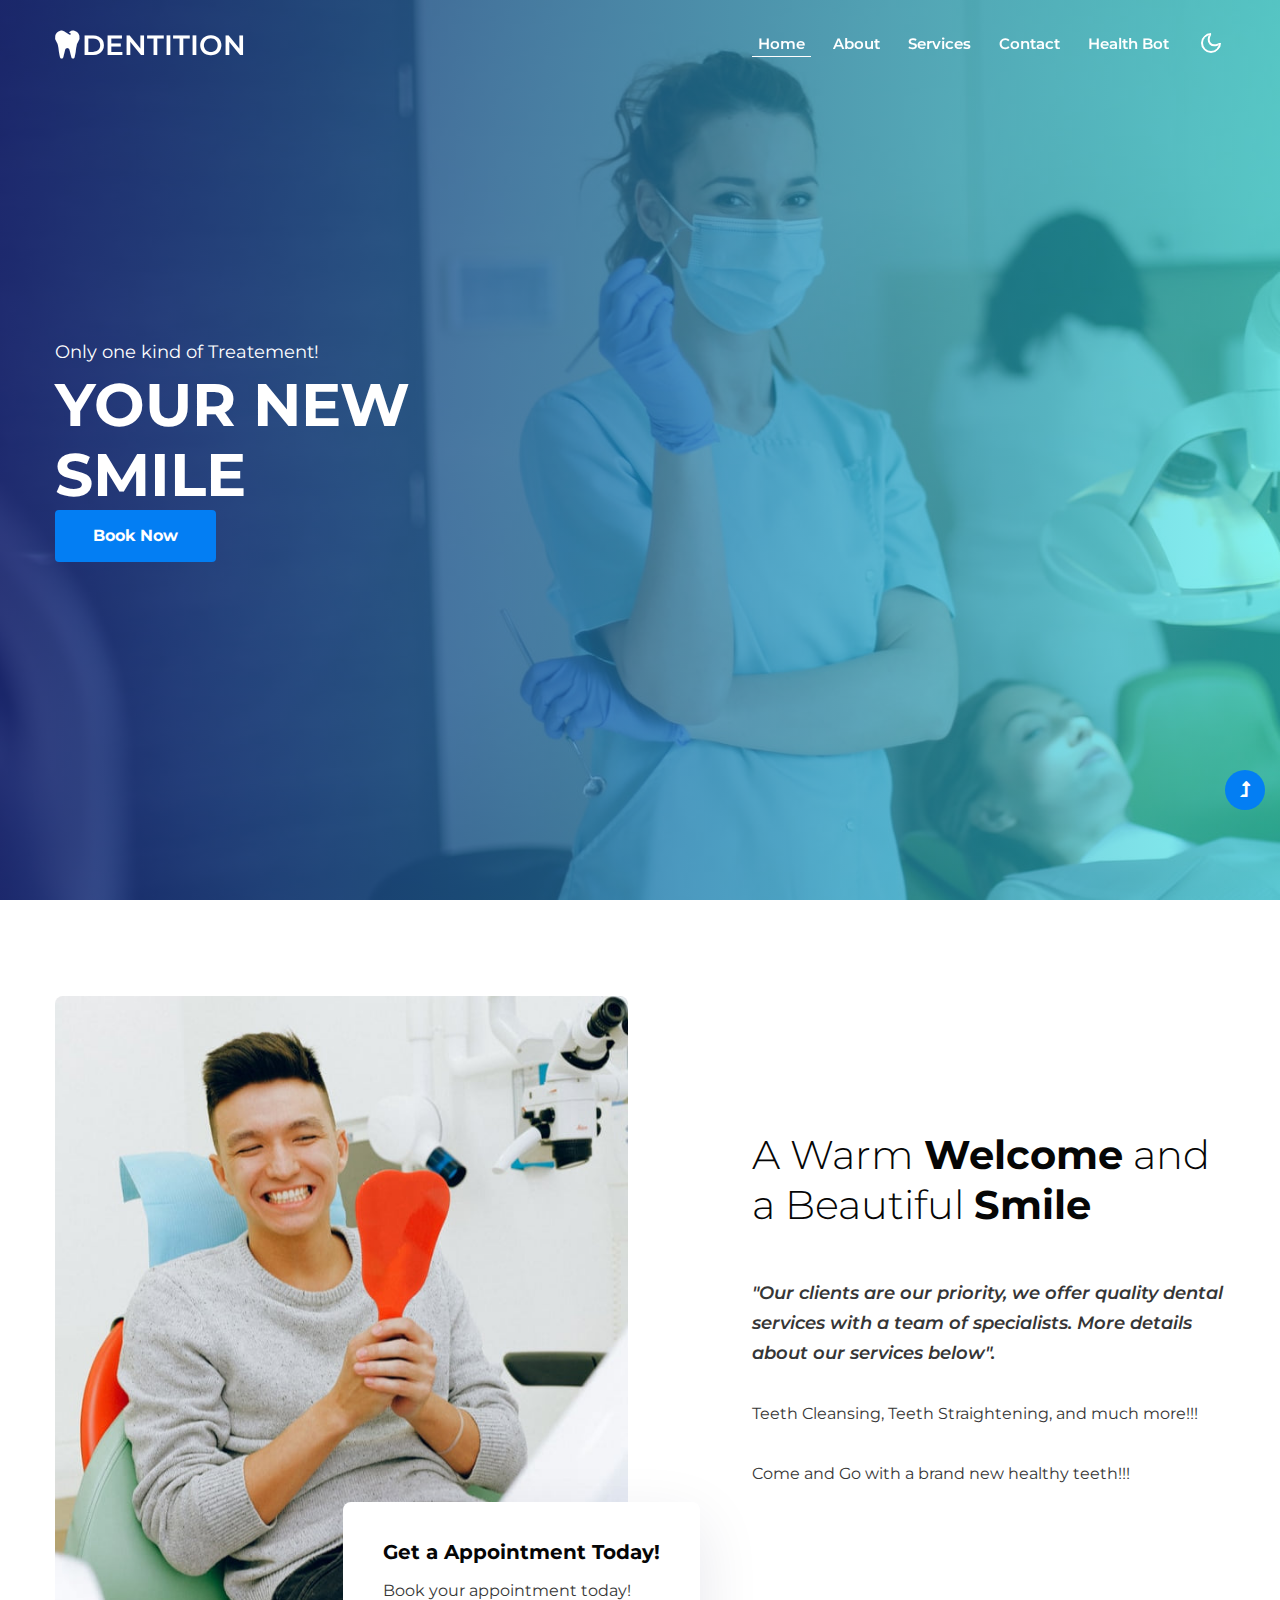
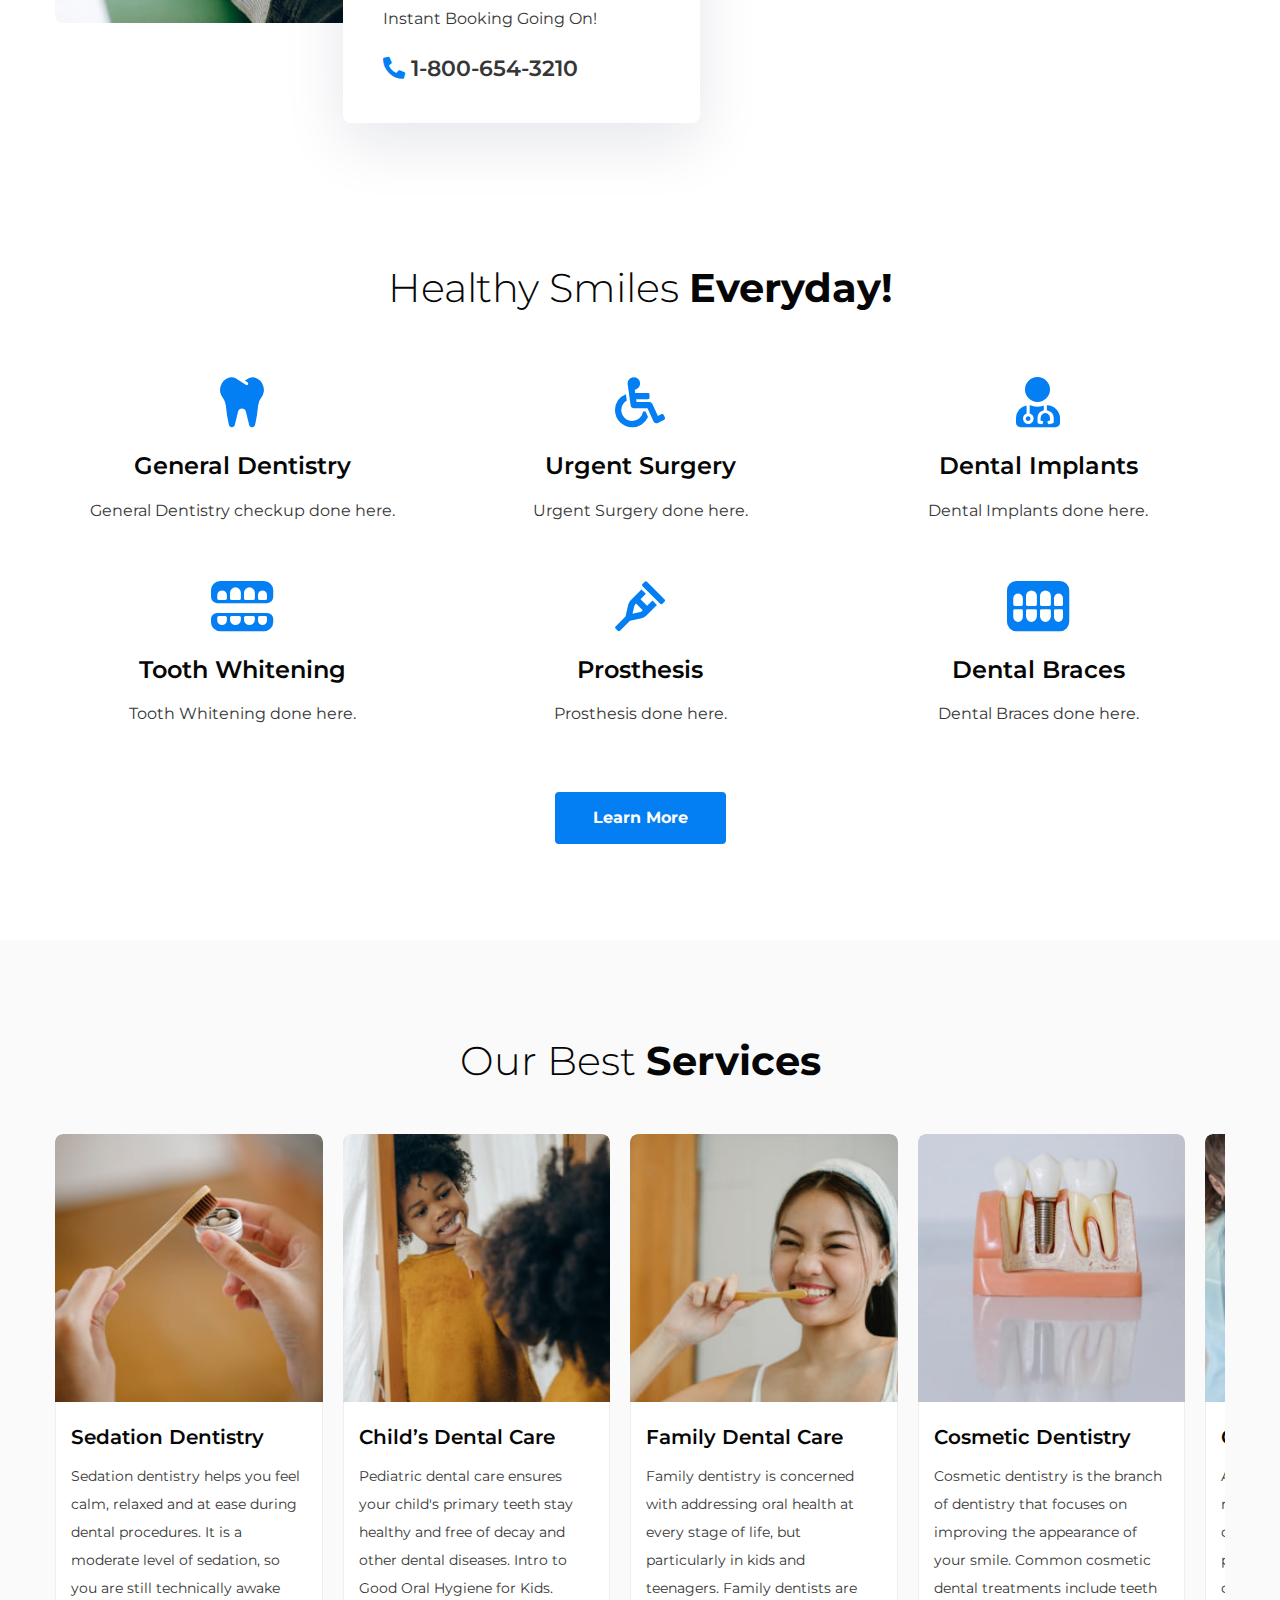
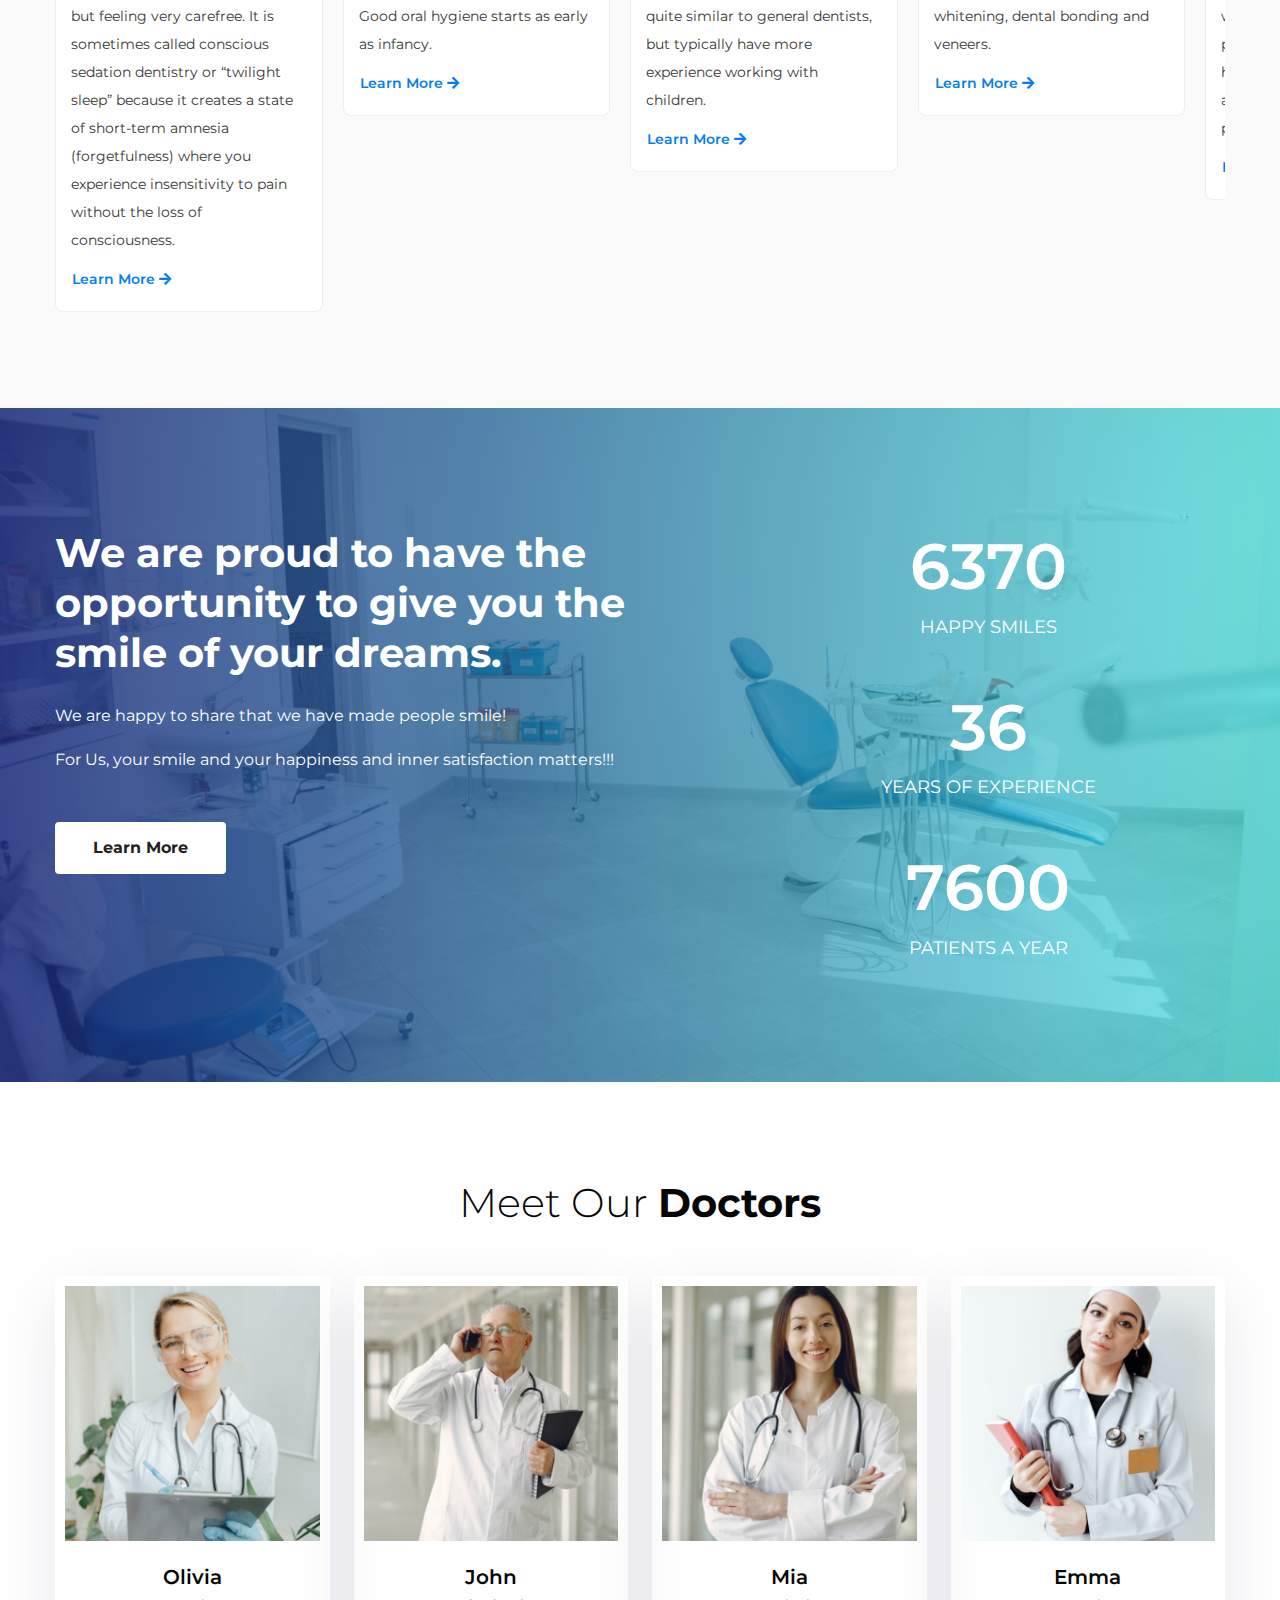
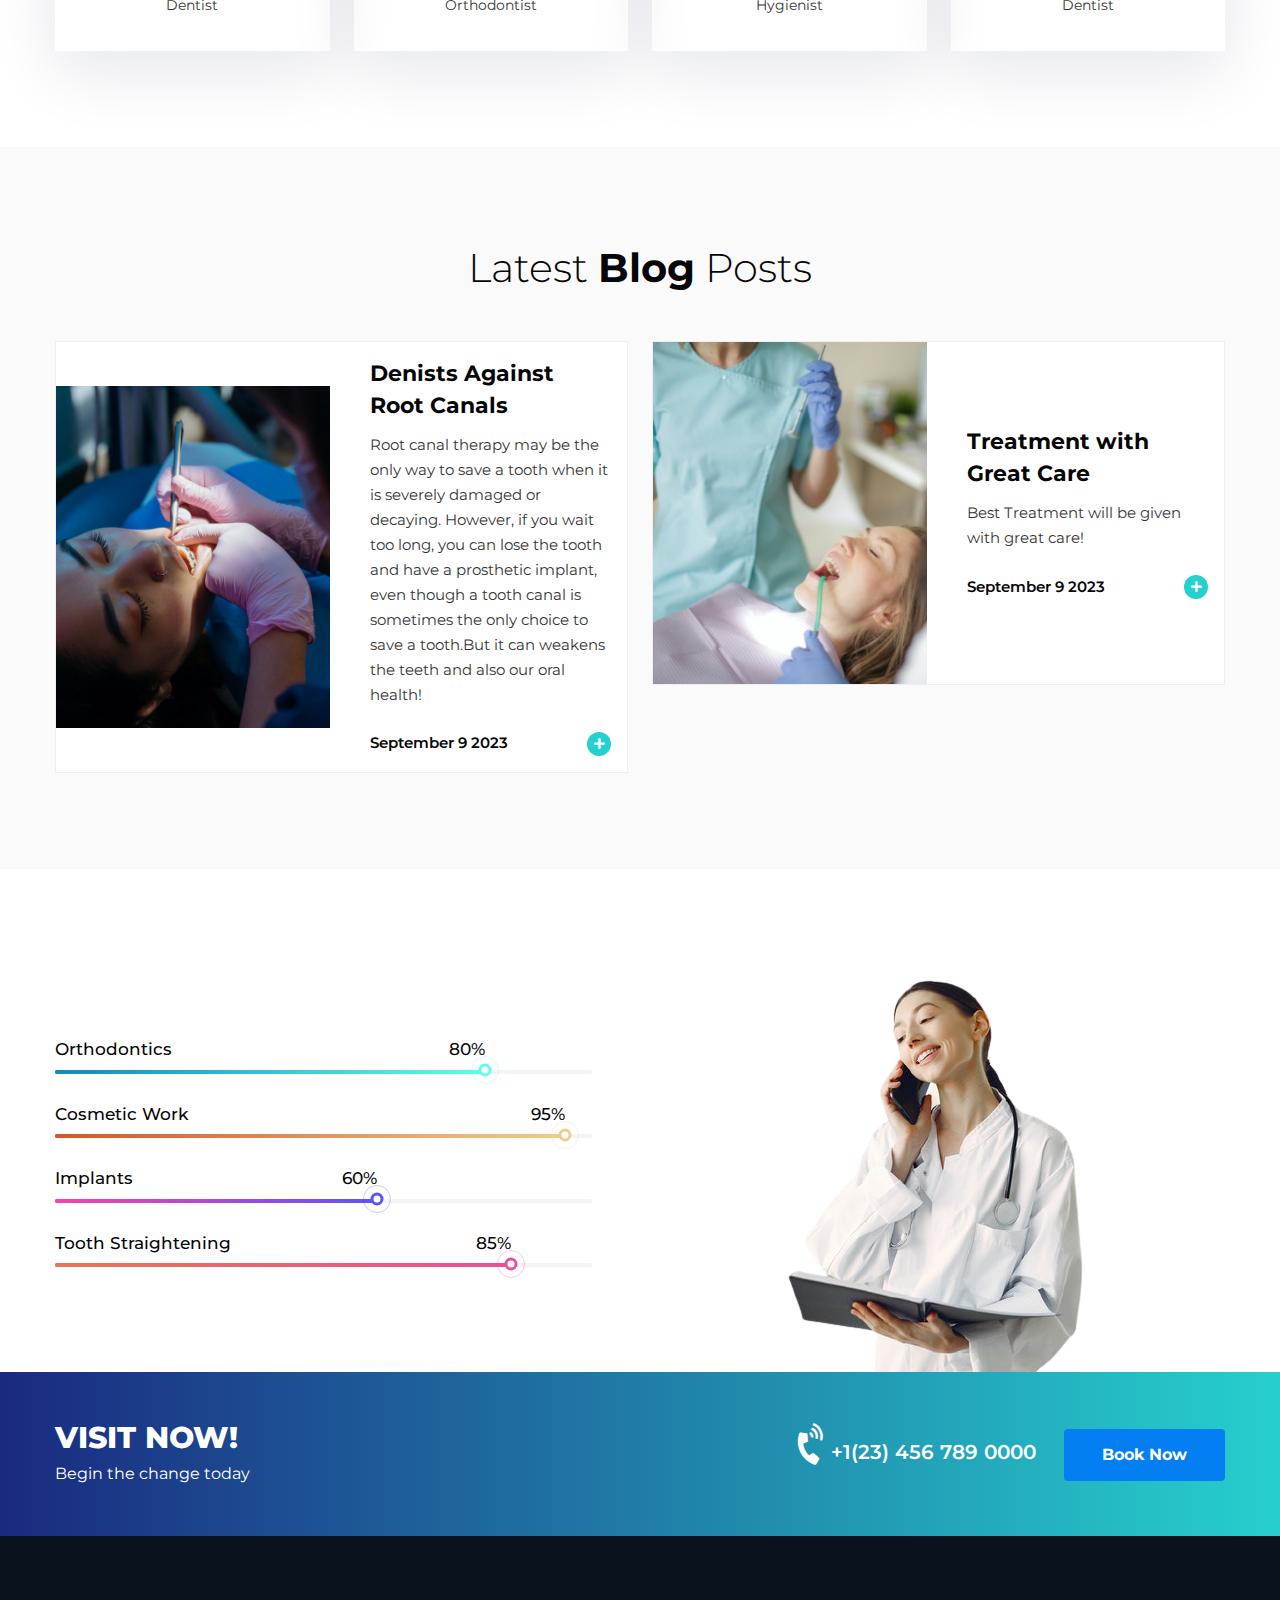
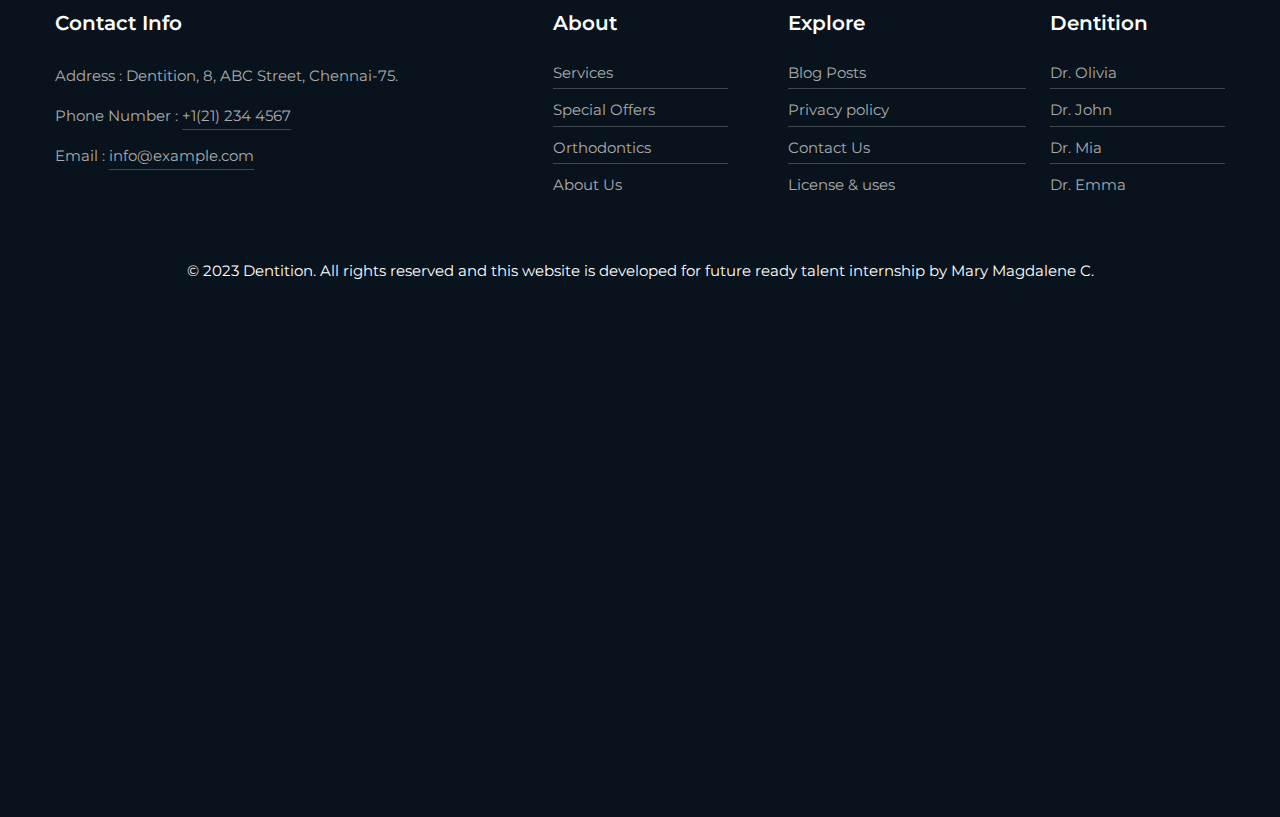
==== commit fc959827: "Update index.html" ====
--- a/index.html
+++ b/index.html
@@ -40,6 +40,9 @@
                         </li>
                         <li class="nav-item">
                             <a class="nav-link" href="contact.html">Contact</a>
+                        </li>
+                        <li class="nav-item">
+                            <a class="nav-link" href="healthbot.html">Health Bot</a>
                         </li>
                     </ul>
                 </div>
@@ -731,4 +734,4 @@
     <!-- //Js scripts -->
 </body>
 
-</html>+</html>
